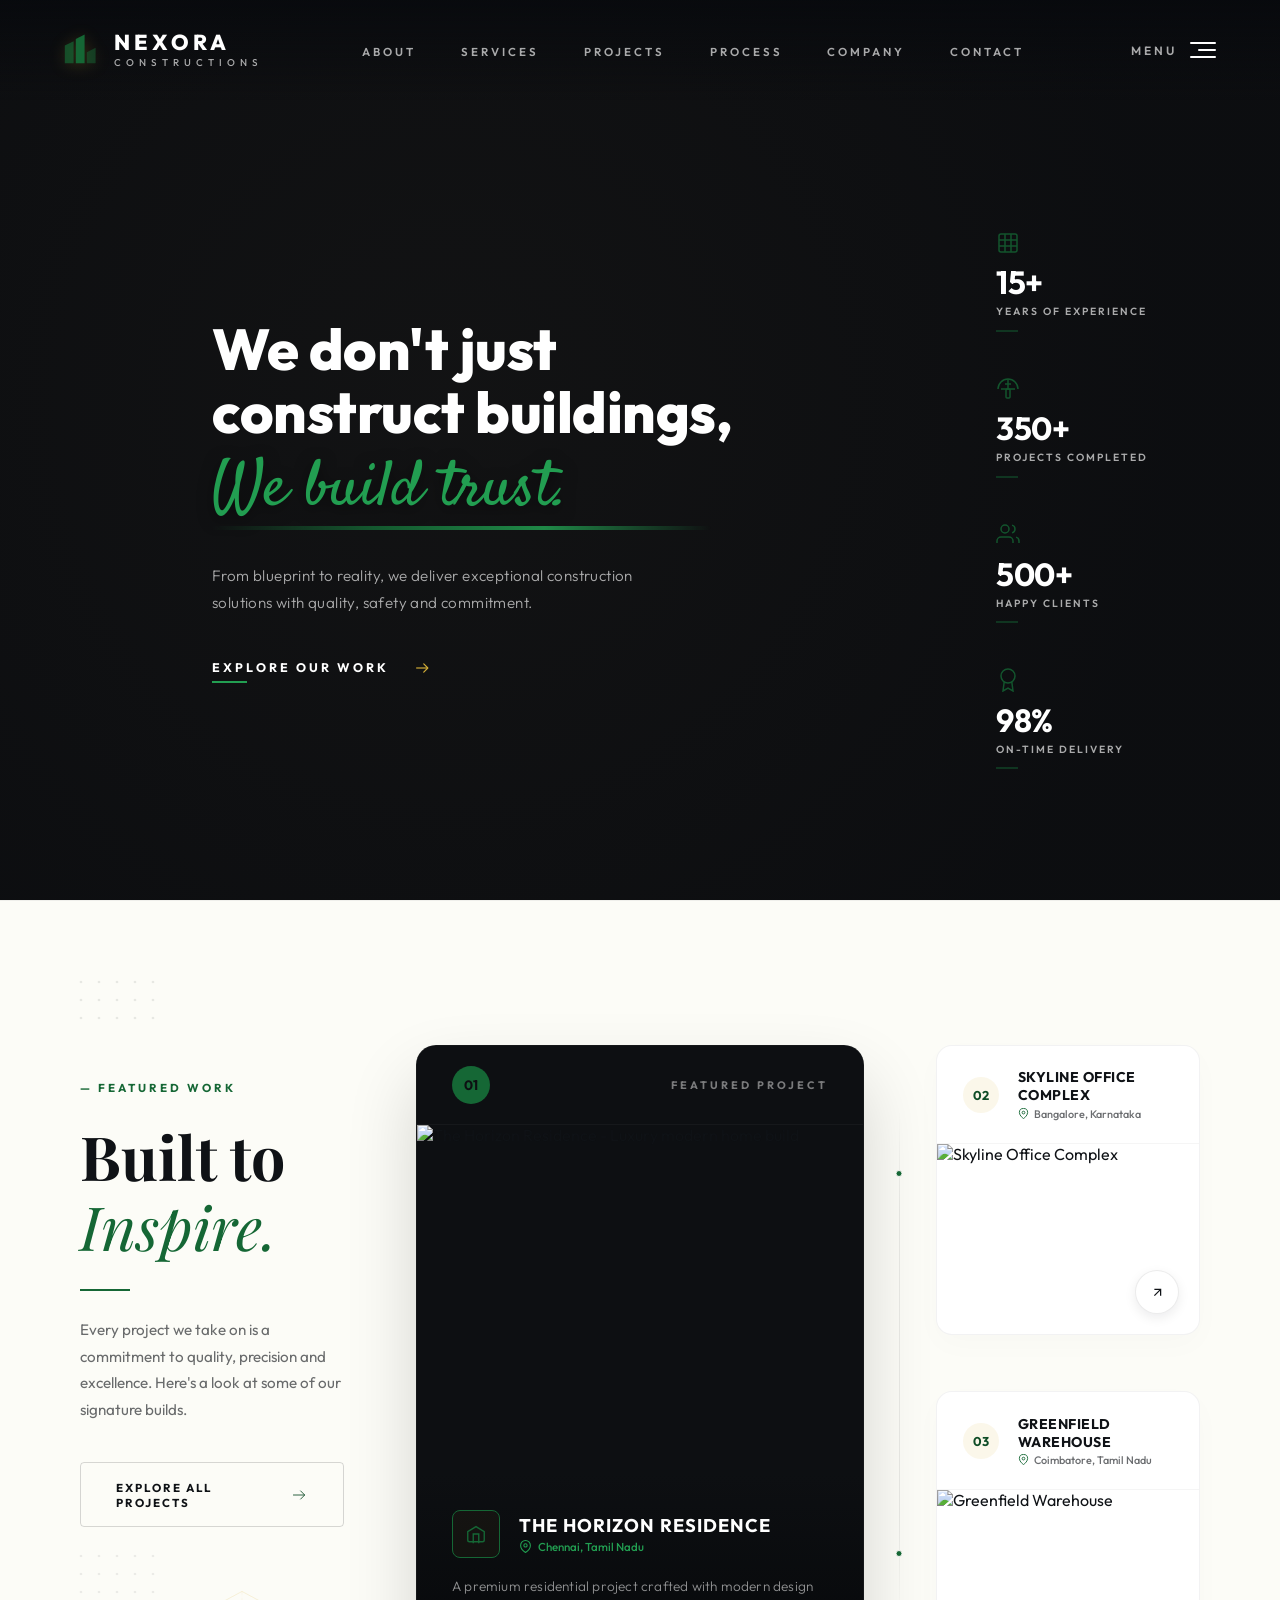
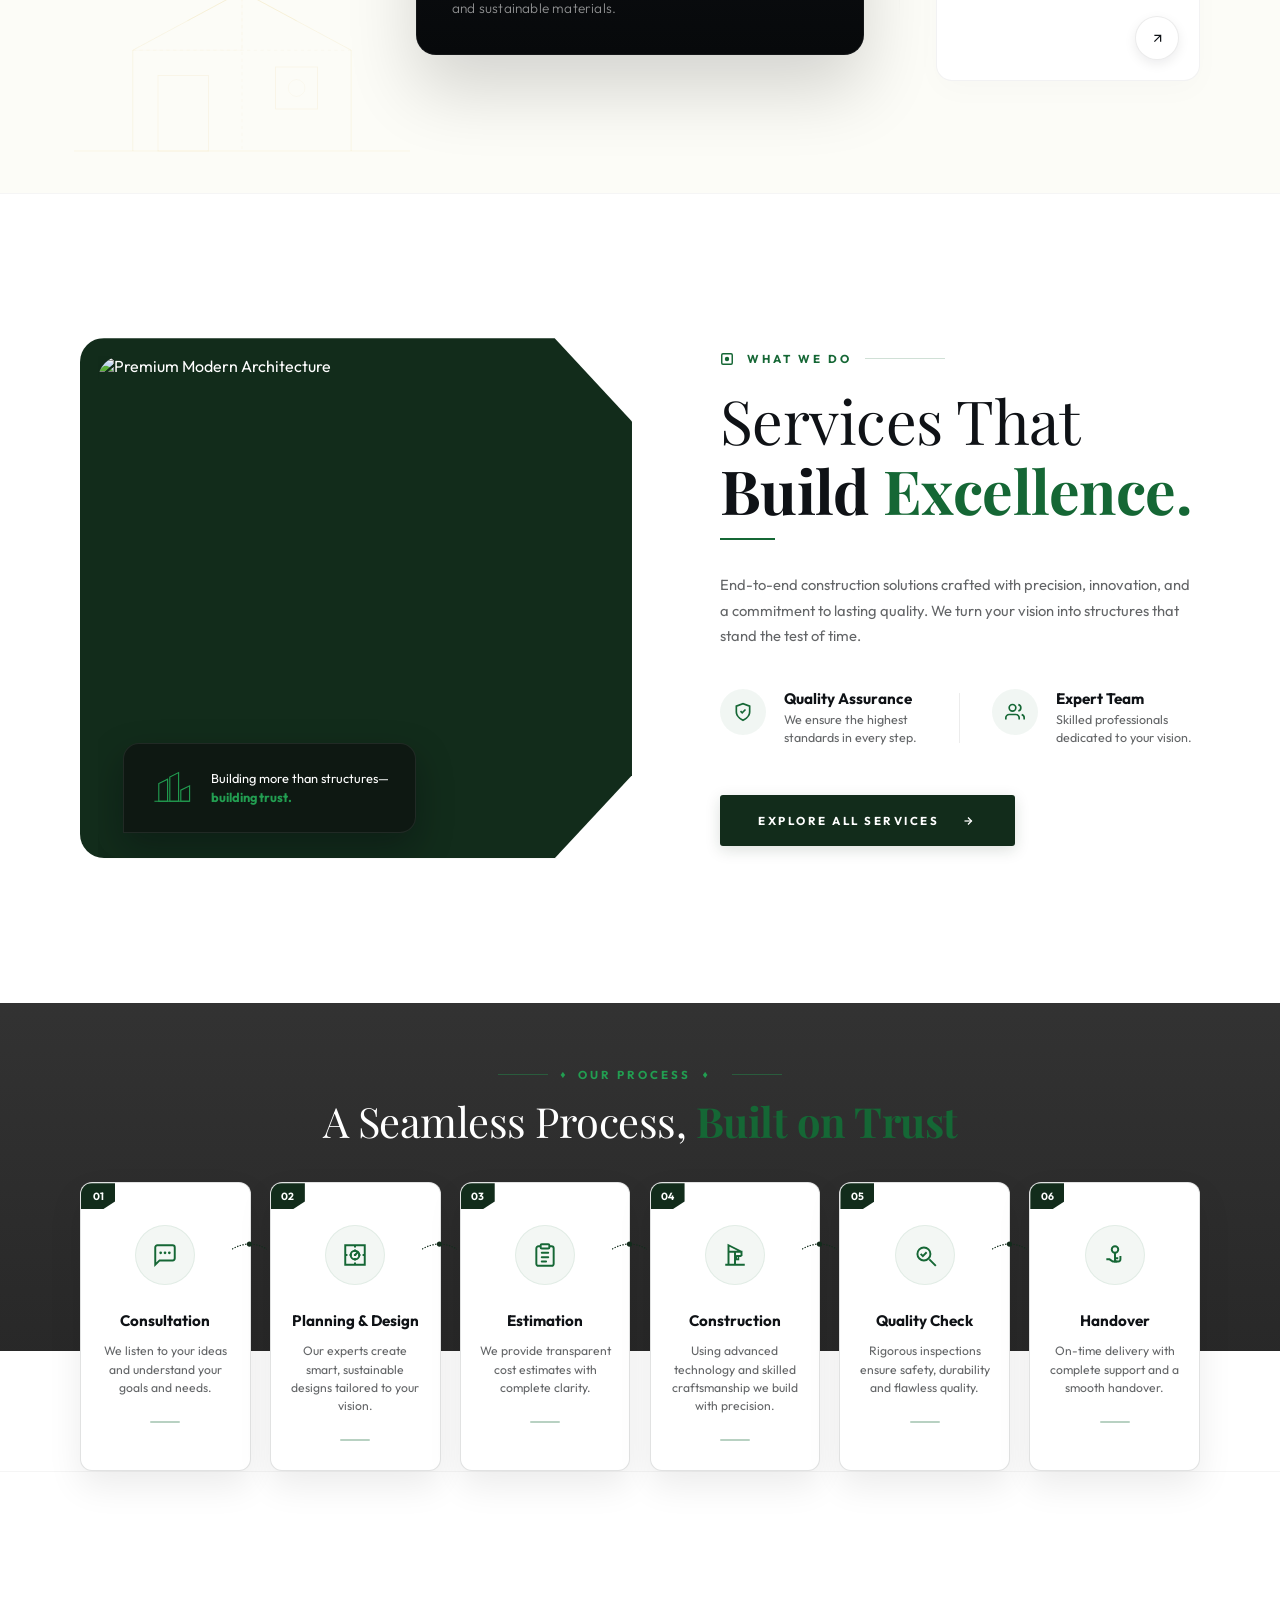
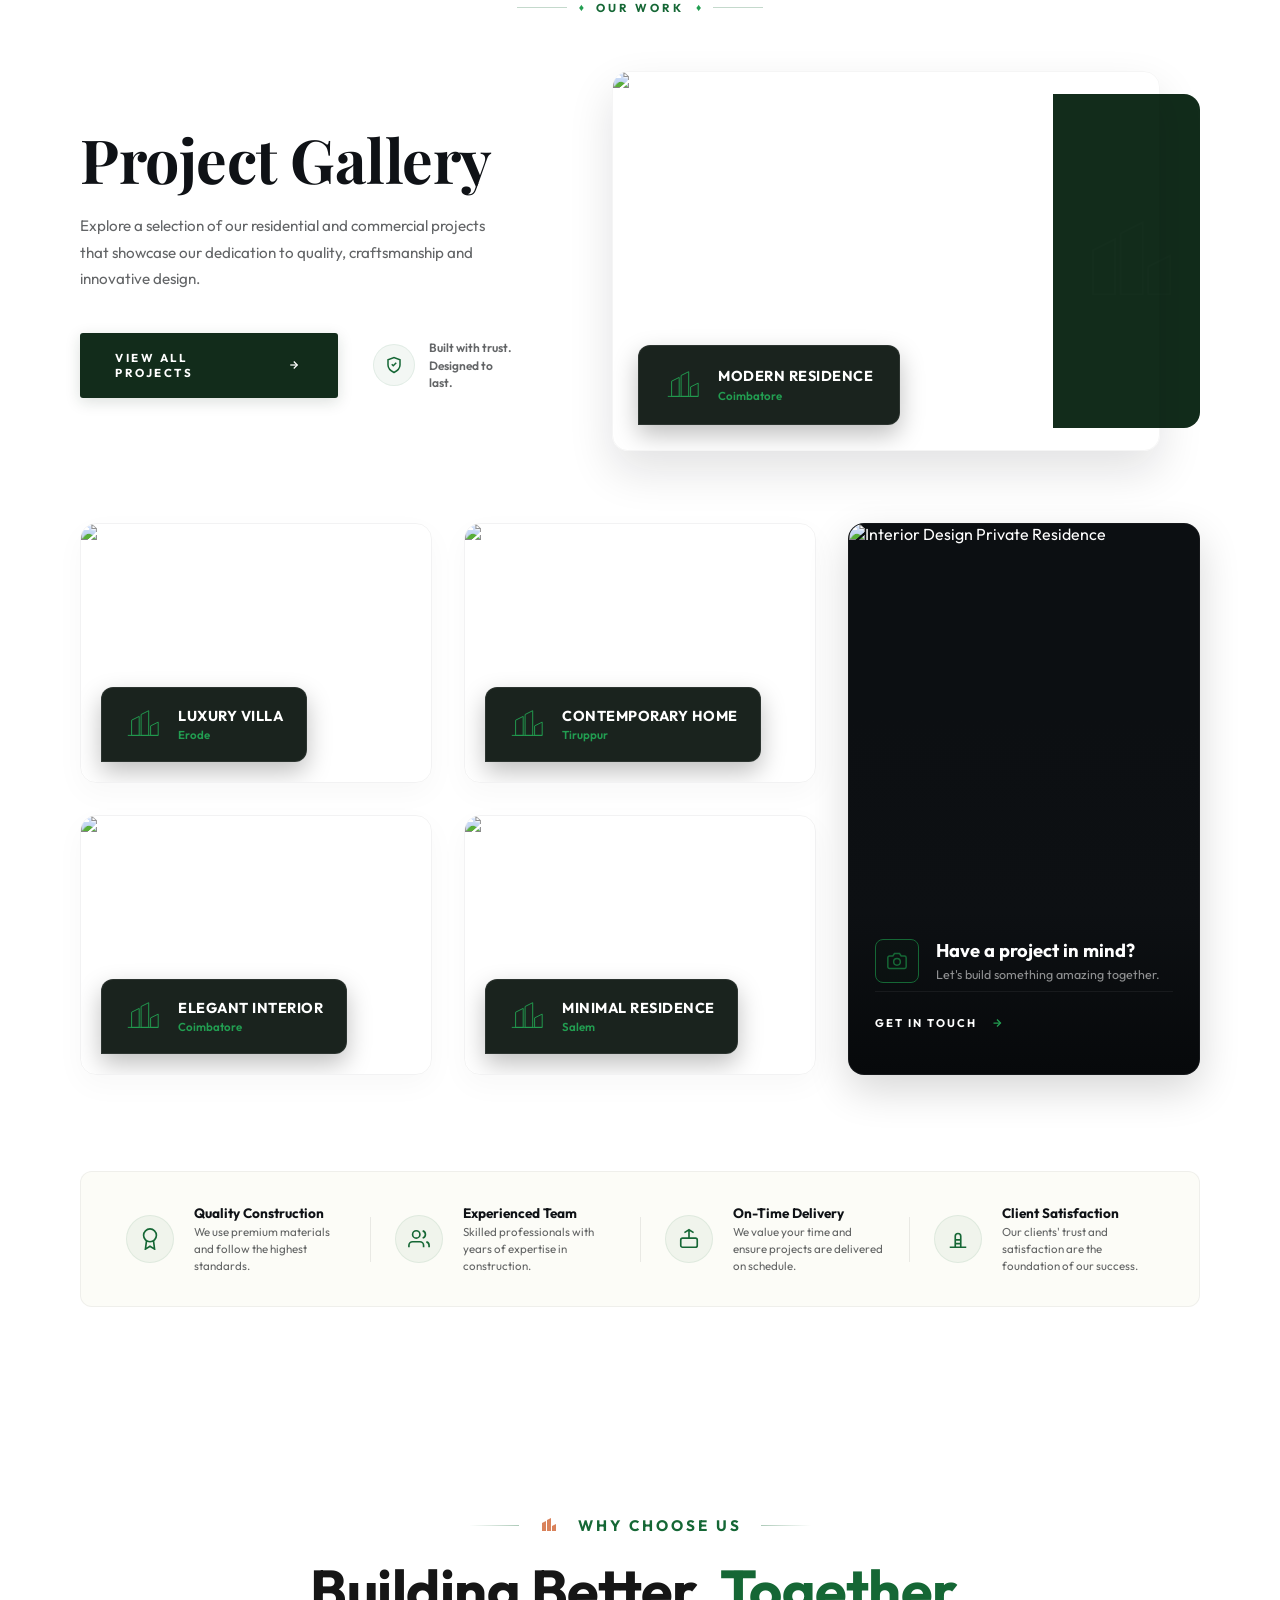
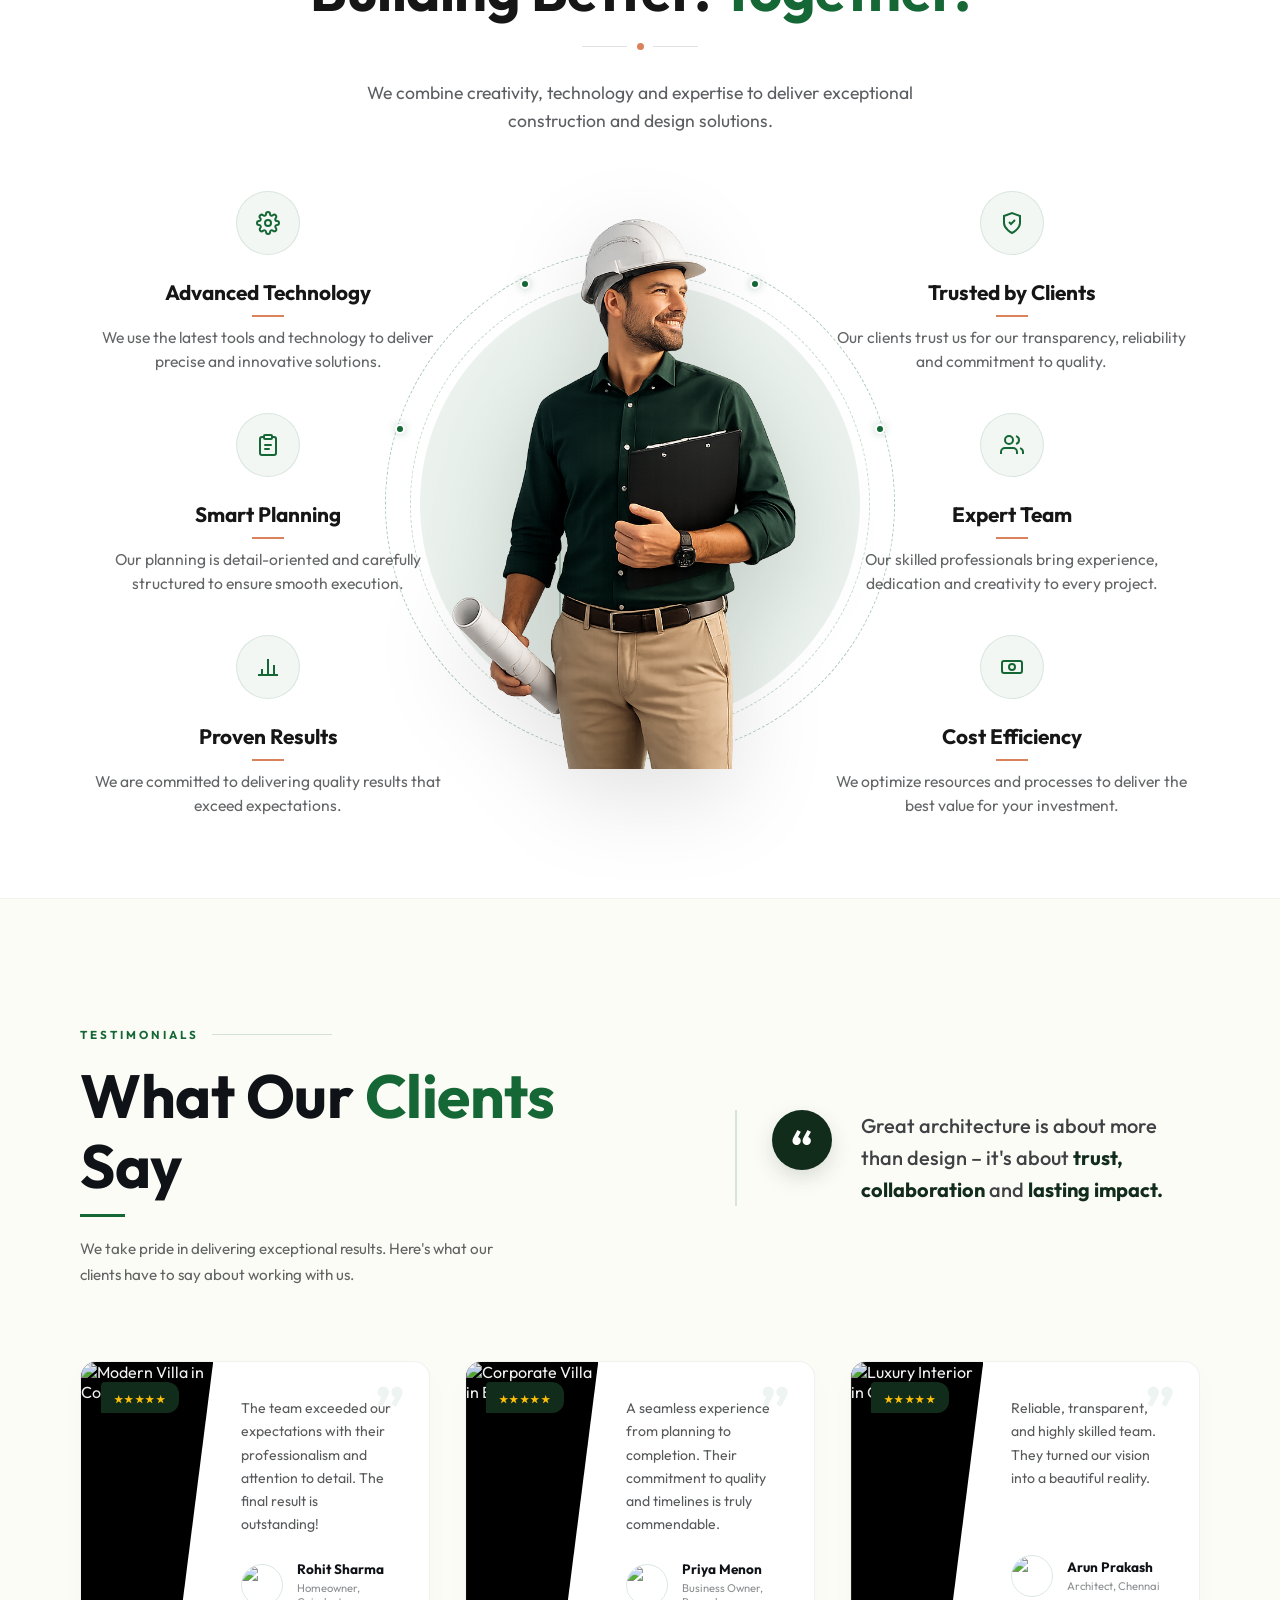
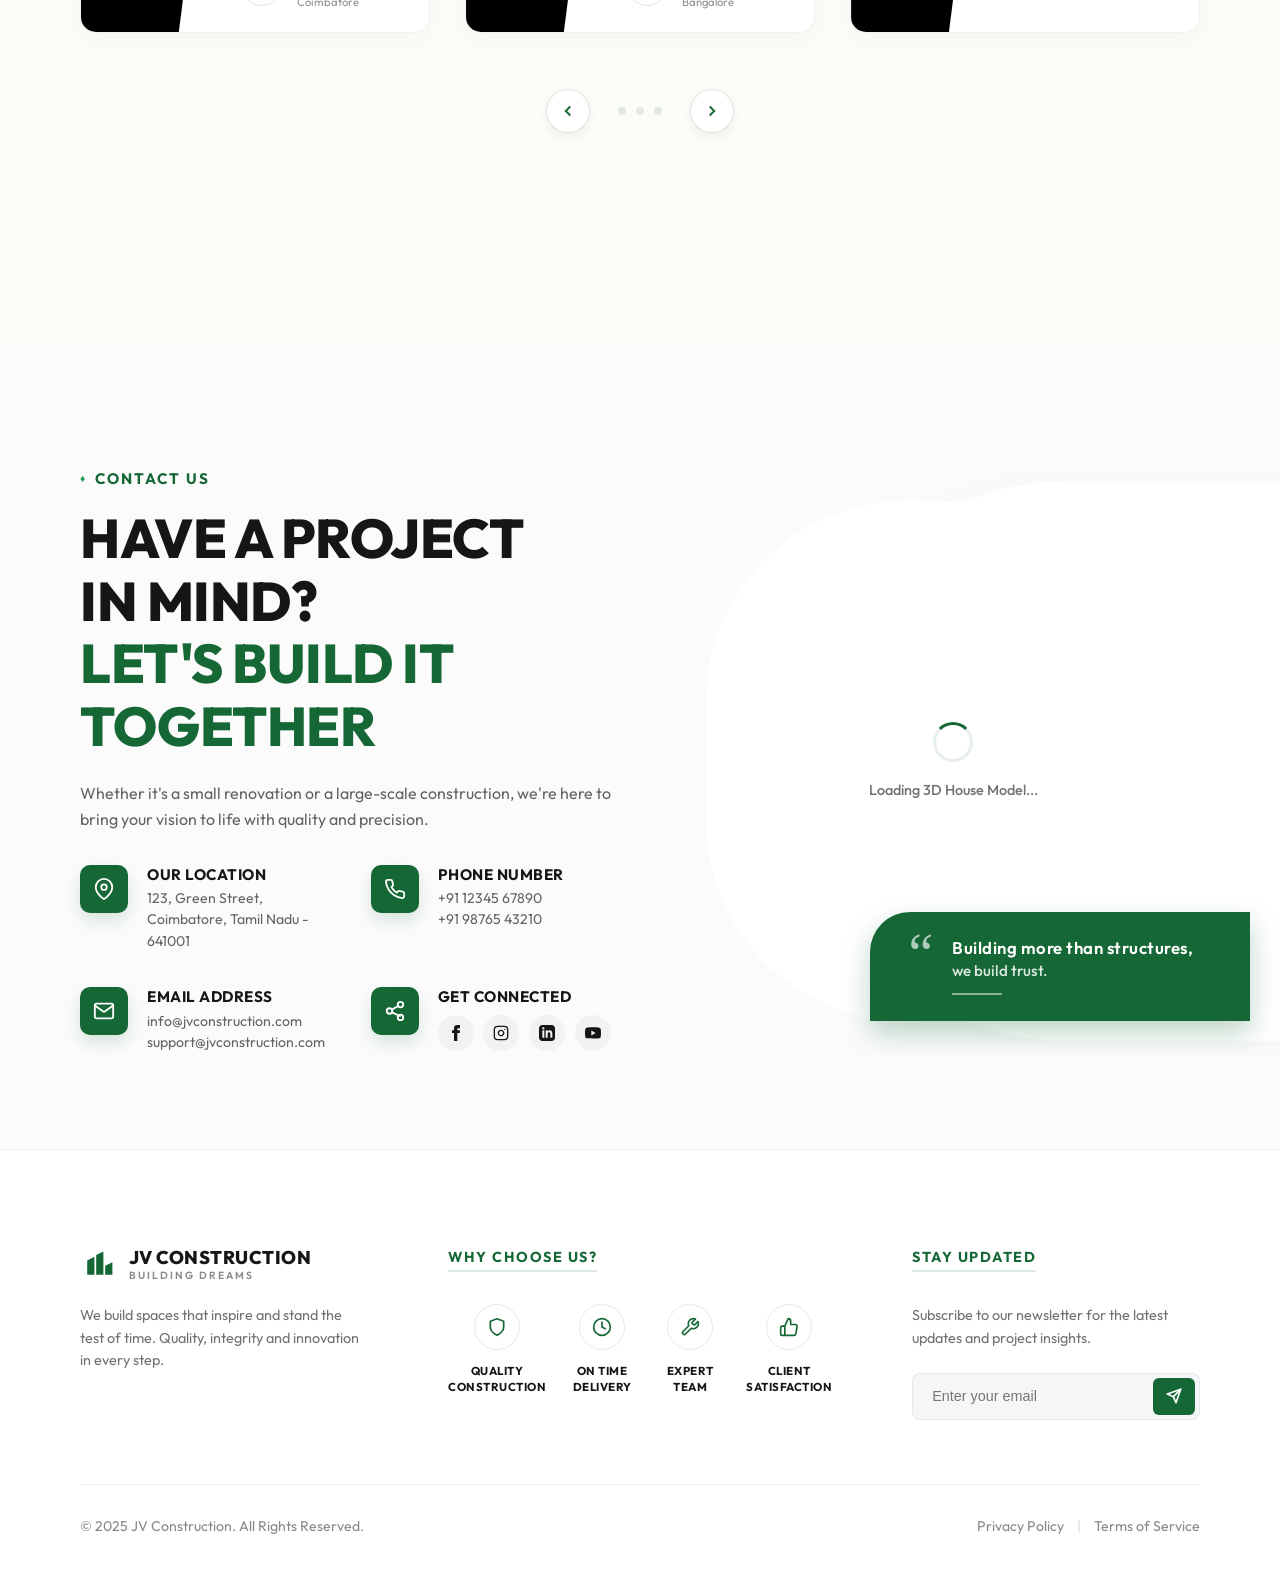
==== index.html @ 7d639f78 "Initial website upload" ====
<!DOCTYPE html>
<html lang="en">

<head>
  <meta charset="UTF-8">
  <meta name="viewport" content="width=device-width, initial-scale=1.0">
  <meta name="description"
    content="Nexora Constructions - Leading construction solutions built on quality, safety, and unwavering commitment. We don't just construct buildings, we build trust.">
  <title>Nexora Constructions | Premium Commercial & Residential Architecture</title>

  <!-- Google Fonts: Outfit (Sans-Serif) & Satisfy (Script) -->
  <link rel="preconnect" href="https://fonts.googleapis.com">
  <link rel="preconnect" href="https://fonts.gstatic.com" crossorigin>
  <link
    href="https://fonts.googleapis.com/css2?family=Outfit:wght@300;400;500;600;700;800&family=Playfair+Display:ital,wght@0,400;0,700;1,400&family=Satisfy&display=swap"
    rel="stylesheet">

  <!-- Main Stylesheet -->
  <link rel="stylesheet" href="style.css">

  <!-- Three.js Import Map -->
  <script type="importmap">
    {
      "imports": {
        "three": "https://unpkg.com/three@0.160.0/build/three.module.js",
        "three/addons/": "https://unpkg.com/three@0.160.0/examples/jsm/"
      }
    }
  </script>
</head>

<body>

  <!-- Screen Wrapper to contain Hero Section and its specific Background video/overlay -->
  <div class="hero-screen-wrapper">

    <!-- Dynamic SVG Geometric Background Overlays -->
    <div class="geometric-background">
      <!-- Darkened Construction Background Video -->
      <video class="bg-video" autoplay muted loop playsinline>
        <source src="assets/hero_video.mp4" type="video/mp4">
      </video>
    </div>

    <!-- Header Section -->
    <header class="main-header">
      <!-- Brand Logo -->
      <div class="logo-container">
        <a href="#" class="logo" id="header-logo" aria-label="Nexora Constructions Home">
          <svg class="logo-icon" viewBox="0 0 100 100" xmlns="http://www.w3.org/2000/svg">
            <!-- Geometric building blocks mimicking the luxury Nexora design -->
            <polygon points="20,80 40,80 40,30 20,40" fill="rgba(21, 103, 53, 0.7)" />
            <polygon points="45,80 65,80 65,15 45,25" fill="rgba(21, 103, 53, 1)" />
            <polygon points="70,80 90,80 90,45 70,55" fill="rgba(21, 103, 53, 0.5)" />
          </svg>
          <div class="logo-text">
            <span class="brand-name">NEXORA</span>
            <span class="brand-sub">CONSTRUCTIONS</span>
          </div>
        </a>
      </div>

      <!-- Navigation Menu (Desktop) -->
      <nav class="nav-bar">
        <ul class="nav-links">
          <li><a href="#about" class="nav-item">ABOUT</a></li>
          <li><a href="#services" class="nav-item">SERVICES</a></li>
          <li><a href="#projects" class="nav-item">PROJECTS</a></li>
          <li><a href="#process" class="nav-item">PROCESS</a></li>
          <li><a href="#company" class="nav-item">COMPANY</a></li>
          <li><a href="#contact" class="nav-item">CONTACT</a></li>
        </ul>
      </nav>

      <!-- Mobile Hamburger Menu Trigger -->
      <button class="menu-toggle" id="menu-toggle-btn" aria-label="Toggle Menu" aria-expanded="false">
        <span class="menu-label">MENU</span>
        <div class="hamburger-icon">
          <span class="bar bar-top"></span>
          <span class="bar bar-mid"></span>
          <span class="bar bar-bot"></span>
        </div>
      </button>
    </header>

    <!-- Mobile Overlay Menu (Initially Hidden) -->
    <div class="mobile-menu-overlay" id="mobile-menu">
      <button class="close-mobile-menu" id="close-mobile-menu-btn" aria-label="Close Menu">&times;</button>
      <ul class="mobile-nav-links">
        <li><a href="#about" class="mobile-nav-item">ABOUT</a></li>
        <li><a href="#services" class="mobile-nav-item">SERVICES</a></li>
        <li><a href="#projects" class="mobile-nav-item">PROJECTS</a></li>
        <li><a href="#process" class="mobile-nav-item">PROCESS</a></li>
        <li><a href="#company" class="mobile-nav-item">COMPANY</a></li>
        <li><a href="#contact" class="mobile-nav-item">CONTACT</a></li>
      </ul>
    </div>

    <!-- Hero Content Grid -->
    <main class="hero-container">

      <!-- Left Sidebar: Rotated Text & Slide indicator -->
      <aside class="left-sidebar">
        <div class="vertical-text-wrapper">
          <!-- <span class="vertical-text">BUILDING THE FUTURE</span> -->
        </div>
        <!-- <div class="slide-indicator">
        <span class="current-slide">01</span>
        <span class="slide-divider">/</span>
        <span class="total-slides">06</span>
      </div> -->
      </aside>

      <!-- Center Column: Core Content -->
      <section class="main-content">
        <!-- Play Showreel Button -->
        <!-- <button class="play-showreel-btn" id="play-video-btn" aria-label="Play showreel video">
        <span class="play-icon-circle">
          <svg class="play-svg" viewBox="0 0 24 24" xmlns="http://www.w3.org/2000/svg">
            <polygon points="8,5 19,12 8,19" fill="#0a0c10" />
          </svg>
        </span>
        <span class="play-text">PLAY SHOWREEL</span>
      </button> -->

        <!-- Primary Headlines -->
        <h1 class="hero-title animate-title">
          <span class="title-line">We don't just</span>
          <span class="title-line">construct buildings,</span>
          <span class="title-line signature">We build trust.</span>
        </h1>

        <!-- Subtitle Description -->
        <p class="hero-description animate-desc">
          From blueprint to reality, we deliver exceptional construction solutions with quality, safety and commitment.
        </p>

        <!-- CTA Button -->
        <div class="cta-wrapper animate-cta">
          <a href="#projects" class="cta-link" id="explore-cta">
            EXPLORE OUR WORK
            <svg class="arrow-icon" viewBox="0 0 24 24" xmlns="http://www.w3.org/2000/svg">
              <line x1="2" y1="12" x2="22" y2="12" stroke="#d4af37" stroke-width="2" />
              <polyline points="15,5 22,12 15,19" fill="none" stroke="#d4af37" stroke-width="2" stroke-linejoin="round"
                stroke-linecap="round" />
            </svg>
          </a>
        </div>
      </section>

      <!-- Right Sidebar: Stats Column -->
      <aside class="right-sidebar">

        <!-- Stat 1: Years of Experience -->
        <div class="stat-card">
          <div class="stat-icon-wrapper">
            <!-- Building Outline Icon -->
            <svg class="stat-svg" viewBox="0 0 24 24" fill="none" stroke="currentColor" stroke-width="1.5">
              <rect x="3" y="3" width="18" height="18" rx="2" />
              <line x1="9" y1="3" x2="9" y2="21" />
              <line x1="15" y1="3" x2="15" y2="21" />
              <line x1="3" y1="9" x2="21" y2="9" />
              <line x1="3" y1="15" x2="21" y2="15" />
            </svg>
          </div>
          <div class="stat-number">15+</div>
          <div class="stat-label">YEARS OF EXPERIENCE</div>
          <div class="stat-bar"></div>
        </div>

        <!-- Stat 2: Projects Completed -->
        <div class="stat-card">
          <div class="stat-icon-wrapper">
            <!-- Hardhat/Safety Icon -->
            <svg class="stat-svg" viewBox="0 0 24 24" fill="none" stroke="currentColor" stroke-width="1.5">
              <path d="M2 12C2 6.48 6.48 2 12 2s10 4.48 10 10" />
              <path d="M5 12h14M12 2v10M9 7h6" />
              <rect x="10" y="12" width="4" height="9" rx="1" />
            </svg>
          </div>
          <div class="stat-number">350+</div>
          <div class="stat-label">PROJECTS COMPLETED</div>
          <div class="stat-bar"></div>
        </div>

        <!-- Stat 3: Happy Clients -->
        <div class="stat-card">
          <div class="stat-icon-wrapper">
            <!-- Team/Clients Icon -->
            <svg class="stat-svg" viewBox="0 0 24 24" fill="none" stroke="currentColor" stroke-width="1.5">
              <path d="M17 21v-2a4 4 0 0 0-4-4H5a4 4 0 0 0-4 4v2" />
              <circle cx="9" cy="7" r="4" />
              <path d="M23 21v-2a4 4 0 0 0-3-3.87M16 3.13a4 4 0 0 1 0 7.75" />
            </svg>
          </div>
          <div class="stat-number">500+</div>
          <div class="stat-label">HAPPY CLIENTS</div>
          <div class="stat-bar"></div>
        </div>

        <!-- Stat 4: On-time Delivery -->
        <div class="stat-card">
          <div class="stat-icon-wrapper">
            <!-- Quality Badge Icon -->
            <svg class="stat-svg" viewBox="0 0 24 24" fill="none" stroke="currentColor" stroke-width="1.5">
              <circle cx="12" cy="8" r="7" />
              <polyline points="8.21,13.89 7,23 12,20 17,23 15.79,13.88" />
            </svg>
          </div>
          <div class="stat-number">98%</div>
          <div class="stat-label">ON-TIME DELIVERY</div>
          <div class="stat-bar"></div>
        </div>

      </aside>

    </main>

    <!-- Scroll Down Indicator -->
    <!-- <footer class="hero-footer">
    <div class="scroll-discover">
      <span class="scroll-text">SCROLL TO DISCOVER</span>
      <div class="scroll-indicator-line">
        <div class="scroll-line-animated"></div>
      </div>
      <div class="chevron-down-wrapper">
        <svg class="chevron-svg" viewBox="0 0 24 24" xmlns="http://www.w3.org/2000/svg">
          <polyline points="6,9 12,15 18,9" fill="none" stroke="currentColor" stroke-width="2" stroke-linecap="round" stroke-linejoin="round" />
        </svg>
      </div>
    </div>
  </footer> -->

  </div> <!-- End .hero-screen-wrapper -->

  <!-- Featured Work Section -->
  <section class="featured-section" id="projects">
    <!-- Visual Details: Dot Grids and Faint Wireframe -->
    <div class="visual-decorations">
      <!-- Top-left Dot Matrix Grid -->
      <svg class="dot-matrix dm-top-left" viewBox="0 0 100 60" xmlns="http://www.w3.org/2000/svg">
        <circle cx="10" cy="10" r="1.5" fill="rgba(15, 18, 22, 0.15)" />
        <circle cx="30" cy="10" r="1.5" fill="rgba(15, 18, 22, 0.15)" />
        <circle cx="50" cy="10" r="1.5" fill="rgba(15, 18, 22, 0.15)" />
        <circle cx="70" cy="10" r="1.5" fill="rgba(15, 18, 22, 0.15)" />
        <circle cx="90" cy="10" r="1.5" fill="rgba(15, 18, 22, 0.15)" />
        <circle cx="10" cy="30" r="1.5" fill="rgba(15, 18, 22, 0.15)" />
        <circle cx="30" cy="30" r="1.5" fill="rgba(15, 18, 22, 0.15)" />
        <circle cx="50" cy="30" r="1.5" fill="rgba(15, 18, 22, 0.15)" />
        <circle cx="70" cy="30" r="1.5" fill="rgba(15, 18, 22, 0.15)" />
        <circle cx="90" cy="30" r="1.5" fill="rgba(15, 18, 22, 0.15)" />
        <circle cx="10" cy="50" r="1.5" fill="rgba(15, 18, 22, 0.15)" />
        <circle cx="30" cy="50" r="1.5" fill="rgba(15, 18, 22, 0.15)" />
        <circle cx="50" cy="50" r="1.5" fill="rgba(15, 18, 22, 0.15)" />
        <circle cx="70" cy="50" r="1.5" fill="rgba(15, 18, 22, 0.15)" />
        <circle cx="90" cy="50" r="1.5" fill="rgba(15, 18, 22, 0.15)" />
      </svg>
      <!-- Bottom-left Dot Matrix Grid -->
      <svg class="dot-matrix dm-bottom-left" viewBox="0 0 100 60" xmlns="http://www.w3.org/2000/svg">
        <circle cx="10" cy="10" r="1.5" fill="rgba(15, 18, 22, 0.12)" />
        <circle cx="30" cy="10" r="1.5" fill="rgba(15, 18, 22, 0.12)" />
        <circle cx="50" cy="10" r="1.5" fill="rgba(15, 18, 22, 0.12)" />
        <circle cx="70" cy="10" r="1.5" fill="rgba(15, 18, 22, 0.12)" />
        <circle cx="90" cy="10" r="1.5" fill="rgba(15, 18, 22, 0.12)" />
        <circle cx="10" cy="30" r="1.5" fill="rgba(15, 18, 22, 0.12)" />
        <circle cx="30" cy="30" r="1.5" fill="rgba(15, 18, 22, 0.12)" />
        <circle cx="50" cy="30" r="1.5" fill="rgba(15, 18, 22, 0.12)" />
        <circle cx="70" cy="30" r="1.5" fill="rgba(15, 18, 22, 0.12)" />
        <circle cx="90" cy="30" r="1.5" fill="rgba(15, 18, 22, 0.12)" />
        <circle cx="10" cy="50" r="1.5" fill="rgba(15, 18, 22, 0.12)" />
        <circle cx="30" cy="50" r="1.5" fill="rgba(15, 18, 22, 0.12)" />
        <circle cx="50" cy="50" r="1.5" fill="rgba(15, 18, 22, 0.12)" />
        <circle cx="70" cy="50" r="1.5" fill="rgba(15, 18, 22, 0.12)" />
        <circle cx="90" cy="50" r="1.5" fill="rgba(15, 18, 22, 0.12)" />
      </svg>
      <!-- Bottom-left House Drafting Blueprints -->
      <svg class="blueprint-vector" viewBox="0 0 500 350" fill="none" xmlns="http://www.w3.org/2000/svg">
        <path d="M 50,300 L 450,300" stroke="rgba(212, 175, 55, 0.12)" stroke-width="1" />
        <path d="M 120,300 L 120,180 L 250,110 L 380,180 L 380,300" stroke="rgba(212, 175, 55, 0.12)"
          stroke-width="1" />
        <path d="M 250,110 L 250,300" stroke="rgba(212, 175, 55, 0.08)" stroke-width="0.75" stroke-dasharray="4 4" />
        <path d="M 120,180 L 380,180" stroke="rgba(212, 175, 55, 0.08)" stroke-width="0.75" stroke-dasharray="4 4" />
        <!-- Secondary structures -->
        <rect x="150" y="210" width="60" height="90" stroke="rgba(212, 175, 55, 0.1)" stroke-width="1" />
        <rect x="290" y="200" width="50" height="50" stroke="rgba(212, 175, 55, 0.1)" stroke-width="1" />
        <circle cx="315" cy="225" r="10" stroke="rgba(212, 175, 55, 0.08)" stroke-width="0.75" />
        <!-- Roof trusses lines -->
        <path d="M 185,145 L 250,110" stroke="rgba(212, 175, 55, 0.1)" stroke-width="1" />
        <path d="M 315,145 L 250,110" stroke="rgba(212, 175, 55, 0.1)" stroke-width="1" />
        <path d="M 120,180 L 250,180 L 250,110" stroke="rgba(212, 175, 55, 0.06)" stroke-width="0.75" />
      </svg>
    </div>

    <div class="featured-grid-container">

      <!-- Left Column: Intros & CTA -->
      <div class="featured-intro-column">
        <span class="featured-tag">— FEATURED WORK</span>
        <h2 class="featured-heading">
          Built to <br>
          <span class="italic-serif">Inspire<span class="gold-dot">.</span></span>
        </h2>
        <div class="heading-divider"></div>
        <p class="featured-text">
          Every project we take on is a commitment to quality, precision and excellence. Here's a look at some of our
          signature builds.
        </p>
        <a href="#all-projects" class="explore-all-btn" id="explore-all-projects-btn">
          EXPLORE ALL PROJECTS
          <svg class="explore-arrow-icon" viewBox="0 0 24 24" xmlns="http://www.w3.org/2000/svg">
            <line x1="2" y1="12" x2="22" y2="12" stroke="currentColor" stroke-width="1.5" />
            <polyline points="15,5 22,12 15,19" fill="none" stroke="currentColor" stroke-width="1.5"
              stroke-linejoin="round" stroke-linecap="round" />
          </svg>
        </a>
      </div>

      <!-- Middle Column: Large Featured Project Card 01 -->
      <div class="featured-center-column">
        <div class="project-hero-card">
          <!-- Top Badge Bar -->
          <div class="hero-card-badge-bar">
            <span class="badge-num">01</span>
            <span class="badge-label">FEATURED PROJECT</span>
          </div>

          <!-- Image Layer -->
          <div class="hero-card-image-wrapper">
            <img src="https://images.unsplash.com/photo-1600585154340-be6161a56a0c?auto=format&fit=crop&w=1200&q=80"
              alt="The Horizon Residence - Luxury modern home build" class="hero-card-img">
          </div>

          <!-- Bottom Details Panel (Dark Theme Overlay) -->
          <div class="hero-card-details">
            <div class="details-top-row">
              <div class="details-icon-square">
                <!-- Mini isometric house outline -->
                <svg viewBox="0 0 24 24" fill="none" stroke="currentColor" stroke-width="1.5" class="details-icon-svg">
                  <path d="M3 9.5L12 4l9 5.5v9a2 2 0 0 1-2 2H5a2 2 0 0 1-2-2v-9z" />
                  <path d="M9 22V12h6v10" />
                </svg>
              </div>
              <div class="details-text-group">
                <h3 class="details-title">THE HORIZON RESIDENCE</h3>
                <div class="details-location">
                  <!-- Small map pin SVG icon -->
                  <svg viewBox="0 0 24 24" fill="none" stroke="currentColor" stroke-width="2" class="location-pin-svg">
                    <path d="M21 10c0 7-9 13-9 13s-9-6-9-13a9 9 0 0 1 18 0z" />
                    <circle cx="12" cy="10" r="3" />
                  </svg>
                  <span>Chennai, Tamil Nadu</span>
                </div>
              </div>
            </div>

            <p class="details-description">
              A premium residential project crafted with modern design and sustainable materials.
            </p>

            <!-- <div class="details-action-row">
              <a href="#horizon-project" class="view-project-link">
                VIEW PROJECT 
                <svg class="view-arrow-icon" viewBox="0 0 24 24" xmlns="http://www.w3.org/2000/svg">
                  <line x1="2" y1="12" x2="22" y2="12" stroke="currentColor" stroke-width="2" />
                  <polyline points="15,5 22,12 15,19" fill="none" stroke="currentColor" stroke-width="2" stroke-linejoin="round" stroke-linecap="round" />
                </svg>
              </a>
            </div> -->
          </div>
        </div>
      </div>

      <!-- Right Column: Stacked Project Cards 02 & 03 -->
      <div class="featured-right-column">
        <!-- Connecting Line Graphics for design authenticity -->
        <div class="connector-lines-decor">
          <div class="line-connector-dot lcd-top"></div>
          <div class="line-connector-dot lcd-bottom"></div>
        </div>

        <!-- Card 02: Skyline Office Complex -->
        <div class="project-side-card">
          <div class="side-card-header">
            <span class="side-badge">02</span>
            <div class="side-title-group">
              <h3 class="side-card-title">SKYLINE OFFICE COMPLEX</h3>
              <div class="side-card-location">
                <svg viewBox="0 0 24 24" fill="none" stroke="currentColor" stroke-width="2" class="location-pin-svg">
                  <path d="M21 10c0 7-9 13-9 13s-9-6-9-13a9 9 0 0 1 18 0z" />
                  <circle cx="12" cy="10" r="3" />
                </svg>
                <span>Bangalore, Karnataka</span>
              </div>
            </div>
          </div>

          <div class="side-card-image-box">
            <img src="https://images.unsplash.com/photo-1486406146926-c627a92ad1ab?auto=format&fit=crop&w=800&q=80"
              alt="Skyline Office Complex" class="side-card-img">
            <a href="#skyline-project" class="side-circle-btn" aria-label="Go to Skyline project">
              <svg viewBox="0 0 24 24" fill="none" stroke="currentColor" stroke-width="2" class="side-circle-arrow">
                <line x1="7" y1="17" x2="17" y2="7" />
                <polyline points="7,7 17,7 17,17" />
              </svg>
            </a>
          </div>
        </div>

        <!-- Card 03: Greenfield Warehouse -->
        <div class="project-side-card">
          <div class="side-card-header">
            <span class="side-badge">03</span>
            <div class="side-title-group">
              <h3 class="side-card-title">GREENFIELD WAREHOUSE</h3>
              <div class="side-card-location">
                <svg viewBox="0 0 24 24" fill="none" stroke="currentColor" stroke-width="2" class="location-pin-svg">
                  <path d="M21 10c0 7-9 13-9 13s-9-6-9-13a9 9 0 0 1 18 0z" />
                  <circle cx="12" cy="10" r="3" />
                </svg>
                <span>Coimbatore, Tamil Nadu</span>
              </div>
            </div>
          </div>

          <div class="side-card-image-box">
            <img src="https://images.unsplash.com/photo-1586528116311-ad8dd3c8310d?auto=format&fit=crop&w=800&q=80"
              alt="Greenfield Warehouse" class="side-card-img">
            <a href="#greenfield-project" class="side-circle-btn" aria-label="Go to Greenfield project">
              <svg viewBox="0 0 24 24" fill="none" stroke="currentColor" stroke-width="2" class="side-circle-arrow">
                <line x1="7" y1="17" x2="17" y2="7" />
                <polyline points="7,7 17,7 17,17" />
              </svg>
            </a>
          </div>
        </div>

      </div>

    </div>


  </section>

  <!-- Services Showcase Section -->
  <section class="services-showcase-section" id="services">
    <div class="services-showcase-container">

      <!-- Left Column: Architectural Showcase Image -->
      <div class="services-image-column">
        <div class="services-image-group">
          <!-- Dark green background accent shape -->
          <div class="services-image-bg-accent"></div>

          <!-- Main image wrapper -->
          <div class="services-image-main-wrapper">
            <img src="https://images.unsplash.com/photo-1600585154340-be6161a56a0c?auto=format&fit=crop&w=1200&q=80"
              alt="Premium Modern Architecture" class="services-showcase-img">

            <!-- Overlay Badge -->
            <div class="services-overlay-badge">
              <div class="badge-icon-box">
                <svg class="badge-logo-icon" viewBox="0 0 100 100" xmlns="http://www.w3.org/2000/svg">
                  <polygon points="20,80 40,80 40,30 20,40" fill="none" stroke="var(--gold-bright)"
                    stroke-width="2.5" />
                  <polygon points="45,80 65,80 65,15 45,25" fill="none" stroke="var(--gold-bright)"
                    stroke-width="2.5" />
                  <polygon points="70,80 90,80 90,45 70,55" fill="none" stroke="var(--gold-bright)"
                    stroke-width="2.5" />
                  <line x1="10" y1="80" x2="90" y2="80" stroke="var(--gold-bright)" stroke-width="2.5" />
                </svg>
              </div>
              <div class="badge-text-box">
                <p class="badge-text">Building more than structures—<br><span class="badge-highlight">building
                    trust.</span></p>
              </div>
            </div>
          </div>
        </div>
      </div>

      <!-- Right Column: Services Details -->
      <div class="services-content-column">
        <!-- Subtitle Tag -->
        <div class="services-subtitle-wrapper">
          <div class="services-subtitle-icon">
            <svg viewBox="0 0 24 24" fill="none" stroke="currentColor" stroke-width="2.5" class="subtitle-square-svg">
              <rect x="3" y="3" width="18" height="18" rx="2" />
              <circle cx="12" cy="12" r="2.5" fill="currentColor" />
            </svg>
          </div>
          <span class="services-subtitle-text">WHAT WE DO</span>
          <div class="services-subtitle-line"></div>
        </div>

        <!-- Heading -->
        <h2 class="services-heading">
          Services That <span class="serif-bold">Build</span> <span class="serif-highlight">Excellence.</span>
        </h2>
        <div class="services-heading-underline"></div>

        <!-- Description -->
        <p class="services-description">
          End-to-end construction solutions crafted with precision, innovation, and a commitment to lasting quality. We
          turn your vision into structures that stand the test of time.
        </p>

        <!-- Features Grid -->
        <div class="services-features-grid">
          <!-- Feature 1: Quality Assurance -->
          <div class="service-feature-card">
            <div class="feature-icon-wrapper">
              <svg viewBox="0 0 24 24" fill="none" stroke="currentColor" stroke-width="2" class="feature-icon-svg">
                <path d="M12 22s8-4 8-10V5l-8-3-8 3v7c0 6 8 10 8 10z" />
                <polyline points="9 11 11 13 15 9" />
              </svg>
            </div>
            <div class="feature-text-wrapper">
              <h3 class="feature-title">Quality Assurance</h3>
              <p class="feature-desc">We ensure the highest standards in every step.</p>
            </div>
          </div>

          <!-- Divider Line -->
          <div class="feature-vertical-divider"></div>

          <!-- Feature 2: Expert Team -->
          <div class="service-feature-card">
            <div class="feature-icon-wrapper">
              <svg viewBox="0 0 24 24" fill="none" stroke="currentColor" stroke-width="2" class="feature-icon-svg">
                <path d="M17 21v-2a4 4 0 0 0-4-4H5a4 4 0 0 0-4 4v2" />
                <circle cx="9" cy="7" r="4" />
                <path d="M23 21v-2a4 4 0 0 0-3-3.87" />
                <path d="M16 3.13a4 4 0 0 1 0 7.75" />
              </svg>
            </div>
            <div class="feature-text-wrapper">
              <h3 class="feature-title">Expert Team</h3>
              <p class="feature-desc">Skilled professionals dedicated to your vision.</p>
            </div>
          </div>
        </div>

        <!-- Explore All Services Button -->
        <div class="services-btn-wrapper">
          <a href="#services" class="services-explore-btn">
            <span>EXPLORE ALL SERVICES</span>
            <svg viewBox="0 0 24 24" fill="none" stroke="currentColor" stroke-width="2.5" class="btn-arrow-svg">
              <line x1="5" y1="12" x2="19" y2="12" />
              <polyline points="12,5 19,12 12,19" />
            </svg>
          </a>
        </div>
      </div>

    </div>
  </section>

  <!-- Our Process Section -->
  <section class="process-section" id="process">
    <div class="process-container">

      <!-- Section Header -->
      <div class="process-header">
        <div class="process-subtitle-wrapper">
          <div class="subtitle-diamond">♦</div>
          <span class="process-subtitle-text">OUR PROCESS</span>
          <div class="subtitle-diamond">♦</div>
          <div class="process-subtitle-line"></div>
        </div>
        <h2 class="process-heading">
          A Seamless Process, <span class="serif-highlight">Built on Trust</span>
        </h2>
      </div>

      <!-- Process Steps Grid -->
      <div class="process-grid">

        <!-- Step 1: Consultation -->
        <div class="process-card">
          <div class="process-card-flag">01</div>
          <div class="process-card-icon-wrapper">
            <svg viewBox="0 0 24 24" fill="none" stroke="currentColor" stroke-width="1.8" class="process-icon-svg">
              <path d="M21 15a2 2 0 0 1-2 2H7l-4 4V5a2 2 0 0 1 2-2h14a2 2 0 0 1 2 2z" />
              <path d="M8 10h.01M12 10h.01M16 10h.01" stroke-linecap="round" stroke-linejoin="round"
                stroke-width="2.5" />
            </svg>
          </div>
          <div class="process-card-text">
            <h3 class="process-card-title">Consultation</h3>
            <p class="process-card-desc">We listen to your ideas and understand your goals and needs.</p>
          </div>
          <div class="process-card-bottom-line"></div>
        </div>

        <!-- Step 2: Planning & Design -->
        <div class="process-card">
          <div class="process-card-flag">02</div>
          <div class="process-card-icon-wrapper">
            <svg viewBox="0 0 24 24" fill="none" stroke="currentColor" stroke-width="1.8" class="process-icon-svg">
              <path d="M3 3h18v18H3z" />
              <path d="M12 3v18M3 12h18" stroke-dasharray="2 2" />
              <circle cx="12" cy="12" r="4" />
              <path d="M12 12 l3 -3" />
            </svg>
          </div>
          <div class="process-card-text">
            <h3 class="process-card-title">Planning & Design</h3>
            <p class="process-card-desc">Our experts create smart, sustainable designs tailored to your vision.</p>
          </div>
          <div class="process-card-bottom-line"></div>
        </div>

        <!-- Step 3: Estimation -->
        <div class="process-card">
          <div class="process-card-flag">03</div>
          <div class="process-card-icon-wrapper">
            <svg viewBox="0 0 24 24" fill="none" stroke="currentColor" stroke-width="1.8" class="process-icon-svg">
              <path d="M16 4h2a2 2 0 0 1 2 2v14a2 2 0 0 1-2 2H6a2 2 0 0 1-2-2V6a2 2 0 0 1 2-2h2" />
              <rect x="8" y="2" width="8" height="4" rx="1" ry="1" />
              <path d="M9 10h6M9 14h6M9 18h4" stroke-linecap="round" />
            </svg>
          </div>
          <div class="process-card-text">
            <h3 class="process-card-title">Estimation</h3>
            <p class="process-card-desc">We provide transparent cost estimates with complete clarity.</p>
          </div>
          <div class="process-card-bottom-line"></div>
        </div>

        <!-- Step 4: Construction -->
        <div class="process-card">
          <div class="process-card-flag">04</div>
          <div class="process-card-icon-wrapper">
            <svg viewBox="0 0 24 24" fill="none" stroke="currentColor" stroke-width="1.8" class="process-icon-svg">
              <path d="M3 21h18M6 21V3l12 6M6 9h12v4M12 9v12M18 9v4M18 13h-4" />
              <rect x="13" y="13" width="2" height="3" />
            </svg>
          </div>
          <div class="process-card-text">
            <h3 class="process-card-title">Construction</h3>
            <p class="process-card-desc">Using advanced technology and skilled craftsmanship we build with precision.
            </p>
          </div>
          <div class="process-card-bottom-line"></div>
        </div>

        <!-- Step 5: Quality Check -->
        <div class="process-card">
          <div class="process-card-flag">05</div>
          <div class="process-card-icon-wrapper">
            <svg viewBox="0 0 24 24" fill="none" stroke="currentColor" stroke-width="1.8" class="process-icon-svg">
              <circle cx="11" cy="11" r="6" />
              <path d="M16 16l6 6M8 11l2 2 3.5-3.5" />
            </svg>
          </div>
          <div class="process-card-text">
            <h3 class="process-card-title">Quality Check</h3>
            <p class="process-card-desc">Rigorous inspections ensure safety, durability and flawless quality.</p>
          </div>
          <div class="process-card-bottom-line"></div>
        </div>

        <!-- Step 6: Handover -->
        <div class="process-card">
          <div class="process-card-flag">06</div>
          <div class="process-card-icon-wrapper">
            <svg viewBox="0 0 24 24" fill="none" stroke="currentColor" stroke-width="1.8" class="process-icon-svg">
              <circle cx="12" cy="7" r="3" />
              <path d="M12 10v9M12 15h3M12 18h2" />
              <path d="M4 16h3l3 2h5a2 2 0 0 0 2-2V13" />
            </svg>
          </div>
          <div class="process-card-text">
            <h3 class="process-card-title">Handover</h3>
            <p class="process-card-desc">On-time delivery with complete support and a smooth handover.</p>
          </div>
          <div class="process-card-bottom-line"></div>
        </div>

      </div>
    </div>
  </section>

  </section>

  <!-- Project Gallery Section -->
  <section class="gallery-section" id="gallery">
    <div class="gallery-container">

      <!-- Top Section Subtitle -->
      <div class="gallery-top-subtitle">
        <div class="subtitle-diamond">♦</div>
        <span class="gallery-subtitle-text">OUR WORK</span>
        <div class="subtitle-diamond">♦</div>
      </div>

      <!-- Gallery Header Row -->
      <div class="gallery-header-row">

        <!-- Left Column: Intro text and CTAs -->
        <div class="gallery-intro-col">
          <h2 class="gallery-heading">Project Gallery</h2>
          <p class="gallery-description">
            Explore a selection of our residential and commercial projects that showcase our dedication to quality,
            craftsmanship and innovative design.
          </p>

          <div class="gallery-cta-wrapper">
            <a href="#projects" class="gallery-explore-btn">
              <span>VIEW ALL PROJECTS</span>
              <svg viewBox="0 0 24 24" fill="none" stroke="currentColor" stroke-width="2.5" class="btn-arrow-svg">
                <line x1="5" y1="12" x2="19" y2="12" />
                <polyline points="12,5 19,12 12,19" />
              </svg>
            </a>

            <div class="gallery-trust-badge">
              <div class="badge-circle-icon">
                <svg viewBox="0 0 24 24" fill="none" stroke="currentColor" stroke-width="2" class="trust-shield-svg">
                  <path d="M12 22s8-4 8-10V5l-8-3-8 3v7c0 6 8 10 8 10z" />
                  <polyline points="9 11 11 13 15 9" />
                </svg>
              </div>
              <div class="badge-desc-text">
                Built with trust.<br>Designed to last.
              </div>
            </div>
          </div>
        </div>

        <!-- Right Column: Large Showcase Image -->
        <div class="gallery-showcase-col">
          <div class="showcase-bg-decor">
            <svg viewBox="0 0 100 100" xmlns="http://www.w3.org/2000/svg" class="decor-building-svg">
              <polygon points="20,80 40,80 40,30 20,40" fill="none" stroke="rgba(255, 255, 255, 0.08)"
                stroke-width="2" />
              <polygon points="45,80 65,80 65,15 45,25" fill="none" stroke="rgba(255, 255, 255, 0.08)"
                stroke-width="2" />
              <polygon points="70,80 90,80 90,45 70,55" fill="none" stroke="rgba(255, 255, 255, 0.08)"
                stroke-width="2" />
            </svg>
          </div>
          <div class="showcase-image-wrapper">
            <img src="https://images.unsplash.com/photo-1600596542815-ffad4c1539a9?auto=format&fit=crop&w=1200&q=80"
              alt="Modern Residence in Coimbatore" class="showcase-img">

            <div class="project-overlay-badge size-large">
              <div class="project-badge-icon">
                <svg viewBox="0 0 100 100" xmlns="http://www.w3.org/2000/svg" class="badge-building-svg">
                  <polygon points="20,80 40,80 40,30 20,40" fill="none" stroke="currentColor" stroke-width="2.5" />
                  <polygon points="45,80 65,80 65,15 45,25" fill="none" stroke="currentColor" stroke-width="2.5" />
                  <polygon points="70,80 90,80 90,45 70,55" fill="none" stroke="currentColor" stroke-width="2.5" />
                  <line x1="10" y1="80" x2="90" y2="80" stroke="currentColor" stroke-width="2.5" />
                </svg>
              </div>
              <div class="project-badge-details">
                <h4 class="project-badge-title">Modern Residence</h4>
                <p class="project-badge-location">Coimbatore</p>
              </div>
            </div>
          </div>
        </div>

      </div>

      <!-- Project Gallery Grid -->
      <div class="gallery-grid">

        <!-- Card 1: Luxury Villa -->
        <div class="gallery-card">
          <div class="card-image-box">
            <img src="https://images.unsplash.com/photo-1600585154340-be6161a56a0c?auto=format&fit=crop&w=800&q=80"
              alt="Luxury Villa Erode" class="gallery-card-img">

            <div class="project-overlay-badge">
              <div class="project-badge-icon">
                <svg viewBox="0 0 100 100" xmlns="http://www.w3.org/2000/svg" class="badge-building-svg">
                  <polygon points="20,80 40,80 40,30 20,40" fill="none" stroke="currentColor" stroke-width="2.5" />
                  <polygon points="45,80 65,80 65,15 45,25" fill="none" stroke="currentColor" stroke-width="2.5" />
                  <polygon points="70,80 90,80 90,45 70,55" fill="none" stroke="currentColor" stroke-width="2.5" />
                  <line x1="10" y1="80" x2="90" y2="80" stroke="currentColor" stroke-width="2.5" />
                </svg>
              </div>
              <div class="project-badge-details">
                <h4 class="project-badge-title">Luxury Villa</h4>
                <p class="project-badge-location">Erode</p>
              </div>
            </div>
          </div>
        </div>

        <!-- Card 2: Contemporary Home -->
        <div class="gallery-card">
          <div class="card-image-box">
            <img src="https://images.unsplash.com/photo-1600607687939-ce8a6c25118c?auto=format&fit=crop&w=800&q=80"
              alt="Contemporary Home Tiruppur" class="gallery-card-img">

            <div class="project-overlay-badge">
              <div class="project-badge-icon">
                <svg viewBox="0 0 100 100" xmlns="http://www.w3.org/2000/svg" class="badge-building-svg">
                  <polygon points="20,80 40,80 40,30 20,40" fill="none" stroke="currentColor" stroke-width="2.5" />
                  <polygon points="45,80 65,80 65,15 45,25" fill="none" stroke="currentColor" stroke-width="2.5" />
                  <polygon points="70,80 90,80 90,45 70,55" fill="none" stroke="currentColor" stroke-width="2.5" />
                  <line x1="10" y1="80" x2="90" y2="80" stroke="currentColor" stroke-width="2.5" />
                </svg>
              </div>
              <div class="project-badge-details">
                <h4 class="project-badge-title">Contemporary Home</h4>
                <p class="project-badge-location">Tiruppur</p>
              </div>
            </div>
          </div>
        </div>

        <!-- Card 3: Combined Feature Card (Interior Design Image + Get In Touch CTA) -->
        <div class="gallery-combined-card">
          <!-- Upper Image Showcase with Gradient -->
          <div class="combined-card-image-box">
            <img src="https://images.unsplash.com/photo-1600210492486-724fe5c67fb0?auto=format&fit=crop&w=800&q=80"
              alt="Interior Design Private Residence" class="combined-card-img">
            <div class="combined-img-gradient"></div>
          </div>

          <!-- Bottom CTA Content with Gradient -->
          <div class="combined-card-content">
            <div class="combined-content-body">
              <div class="combined-icon-square">
                <svg viewBox="0 0 24 24" fill="none" stroke="currentColor" stroke-width="1.8"
                  class="combined-cta-icon-svg">
                  <path d="M23 19a2 2 0 0 1-2 2H3a2 2 0 0 1-2-2V8a2 2 0 0 1 2-2h4l2-3h6l2 3h4a2 2 0 0 1 2 2z" />
                  <circle cx="12" cy="13" r="4" />
                </svg>
              </div>
              <div class="combined-text-stack">
                <h3 class="combined-card-title">Have a project in mind?</h3>
                <p class="combined-card-desc">Let's build something amazing together.</p>
              </div>
            </div>

            <div class="combined-action-footer">
              <a href="#contact" class="combined-explore-btn">
                <span>GET IN TOUCH</span>
                <svg viewBox="0 0 24 24" fill="none" stroke="currentColor" stroke-width="2.5"
                  class="combined-arrow-svg">
                  <line x1="5" y1="12" x2="19" y2="12" />
                  <polyline points="12,5 19,12 12,19" />
                </svg>
              </a>
            </div>
          </div>
        </div>

        <!-- Card 4: Elegant Interior -->
        <div class="gallery-card">
          <div class="card-image-box">
            <img src="https://images.unsplash.com/photo-1616486338812-3dadae4b4ace?auto=format&fit=crop&w=800&q=80"
              alt="Elegant Interior Coimbatore" class="gallery-card-img">

            <div class="project-overlay-badge">
              <div class="project-badge-icon">
                <svg viewBox="0 0 100 100" xmlns="http://www.w3.org/2000/svg" class="badge-building-svg">
                  <polygon points="20,80 40,80 40,30 20,40" fill="none" stroke="currentColor" stroke-width="2.5" />
                  <polygon points="45,80 65,80 65,15 45,25" fill="none" stroke="currentColor" stroke-width="2.5" />
                  <polygon points="70,80 90,80 90,45 70,55" fill="none" stroke="currentColor" stroke-width="2.5" />
                  <line x1="10" y1="80" x2="90" y2="80" stroke="currentColor" stroke-width="2.5" />
                </svg>
              </div>
              <div class="project-badge-details">
                <h4 class="project-badge-title">Elegant Interior</h4>
                <p class="project-badge-location">Coimbatore</p>
              </div>
            </div>
          </div>
        </div>

        <!-- Card 5: Minimal Residence -->
        <div class="gallery-card">
          <div class="card-image-box">
            <img src="https://images.unsplash.com/photo-1600566753376-12c8ab7fb75b?auto=format&fit=crop&w=800&q=80"
              alt="Minimal Residence Salem" class="gallery-card-img">

            <div class="project-overlay-badge">
              <div class="project-badge-icon">
                <svg viewBox="0 0 100 100" xmlns="http://www.w3.org/2000/svg" class="badge-building-svg">
                  <polygon points="20,80 40,80 40,30 20,40" fill="none" stroke="currentColor" stroke-width="2.5" />
                  <polygon points="45,80 65,80 65,15 45,25" fill="none" stroke="currentColor" stroke-width="2.5" />
                  <polygon points="70,80 90,80 90,45 70,55" fill="none" stroke="currentColor" stroke-width="2.5" />
                  <line x1="10" y1="80" x2="90" y2="80" stroke="currentColor" stroke-width="2.5" />
                </svg>
              </div>
              <div class="project-badge-details">
                <h4 class="project-badge-title">Minimal Residence</h4>
                <p class="project-badge-location">Salem</p>
              </div>
            </div>
          </div>
        </div>

      </div>

      <!-- Bottom Features Bar -->
      <div class="gallery-features-bar">

        <!-- Feature 1 -->
        <div class="gallery-feature-item">
          <div class="g-feature-icon-wrapper">
            <svg viewBox="0 0 24 24" fill="none" stroke="currentColor" stroke-width="1.8" class="g-feature-svg">
              <circle cx="12" cy="8" r="7" />
              <polyline points="8.21 13.89 7 23 12 20 17 23 15.79 13.88" />
            </svg>
          </div>
          <div class="g-feature-text-stack">
            <h4 class="g-feature-title">Quality Construction</h4>
            <p class="g-feature-desc">We use premium materials and follow the highest standards.</p>
          </div>
        </div>

        <!-- Vertical Divider -->
        <div class="g-feature-divider"></div>

        <!-- Feature 2 -->
        <div class="gallery-feature-item">
          <div class="g-feature-icon-wrapper">
            <svg viewBox="0 0 24 24" fill="none" stroke="currentColor" stroke-width="1.8" class="g-feature-svg">
              <path d="M17 21v-2a4 4 0 0 0-4-4H5a4 4 0 0 0-4 4v2" />
              <circle cx="9" cy="7" r="4" />
              <path d="M23 21v-2a4 4 0 0 0-3-3.87M16 3.13a4 4 0 0 1 0 7.75" />
            </svg>
          </div>
          <div class="g-feature-text-stack">
            <h4 class="g-feature-title">Experienced Team</h4>
            <p class="g-feature-desc">Skilled professionals with years of expertise in construction.</p>
          </div>
        </div>

        <!-- Vertical Divider -->
        <div class="g-feature-divider"></div>

        <!-- Feature 3 -->
        <div class="gallery-feature-item">
          <div class="g-feature-icon-wrapper">
            <svg viewBox="0 0 24 24" fill="none" stroke="currentColor" stroke-width="1.8" class="g-feature-svg">
              <rect x="3" y="11" width="18" height="10" rx="2" />
              <path d="M12 2v9M7 5l5-3 5 3M12 11h.01" />
            </svg>
          </div>
          <div class="g-feature-text-stack">
            <h4 class="g-feature-title">On-Time Delivery</h4>
            <p class="g-feature-desc">We value your time and ensure projects are delivered on schedule.</p>
          </div>
        </div>

        <!-- Vertical Divider -->
        <div class="g-feature-divider"></div>

        <!-- Feature 4 -->
        <div class="gallery-feature-item">
          <div class="g-feature-icon-wrapper">
            <svg viewBox="0 0 24 24" fill="none" stroke="currentColor" stroke-width="1.8" class="g-feature-svg">
              <path d="M3 21h18M9 21V9a3 3 0 0 1 6 0v12M9 13h6M9 17h6" />
            </svg>
          </div>
          <div class="g-feature-text-stack">
            <h4 class="g-feature-title">Client Satisfaction</h4>
            <p class="g-feature-desc">Our clients' trust and satisfaction are the foundation of our success.</p>
          </div>
        </div>

      </div>

    </div>
  </section>

  <!-- Why Choose Us Section -->
  <section class="why-choose-us-section" id="about">
    <div class="why-choose-us-container">

      <!-- Section Header -->
      <div class="why-header">
        <div class="why-subtitle-wrapper">
          <span class="why-subtitle-line-left"></span>
          <div class="why-subtitle-icon">
            <svg class="why-logo-icon" viewBox="0 0 100 100" xmlns="http://www.w3.org/2000/svg">
              <polygon points="20,80 40,80 40,30 20,40" fill="currentColor" />
              <polygon points="45,80 65,80 65,15 45,25" fill="currentColor" />
              <polygon points="70,80 90,80 90,45 70,55" fill="currentColor" />
            </svg>
          </div>
          <span class="why-subtitle-text">WHY CHOOSE US</span>
          <span class="why-subtitle-line-right"></span>
        </div>
        <h2 class="why-heading">
          Building Better. <span class="serif-green">Together.</span>
        </h2>
        <div class="why-heading-separator">
          <span class="separator-line"></span>
          <span class="separator-dot"></span>
          <span class="separator-line"></span>
        </div>
        <p class="why-description">
          We combine creativity, technology and expertise to deliver exceptional construction and design solutions.
        </p>
      </div>

      <!-- Main Layout Grid: 3 columns -->
      <div class="why-layout-grid">

        <!-- Left Column: Features -->
        <div class="why-features-column why-left-column">
          <!-- Feature 1: Advanced Technology -->
          <div class="why-feature-card">
            <div class="why-feature-icon-box">
              <!-- Technology Icon (Gear/Circuit) -->
              <svg viewBox="0 0 24 24" fill="none" stroke="currentColor" stroke-width="2" class="why-icon-svg">
                <circle cx="12" cy="12" r="3" />
                <path
                  d="M19.4 15a1.65 1.65 0 0 0 .33 1.82l.06.06a2 2 0 1 1-2.83 2.83l-.06-.06a1.65 1.65 0 0 0-1.82-.33 1.65 1.65 0 0 0-1 1.51V21a2 2 0 0 1-4 0v-.09A1.65 1.65 0 0 0 9 19.4a1.65 1.65 0 0 0-1.82.33l-.06.06a2 2 0 1 1-2.83-2.83l.06-.06a1.65 1.65 0 0 0 .33-1.82 1.65 1.65 0 0 0-1.51-1H3a2 2 0 0 1 0-4h.09A1.65 1.65 0 0 0 4.6 9a1.65 1.65 0 0 0-.33-1.82l-.06-.06a2 2 0 1 1 2.83-2.83l.06.06a1.65 1.65 0 0 0 1.82.33H9a1.65 1.65 0 0 0 1-1.51V3a2 2 0 0 1 4 0v.09a1.65 1.65 0 0 0 1 1.51 1.65 1.65 0 0 0 1.82-.33l.06-.06a2 2 0 1 1 2.83 2.83l-.06.06a1.65 1.65 0 0 0-.33 1.82V9a1.65 1.65 0 0 0 1.51 1H21a2 2 0 0 1 0 4h-.09a1.65 1.65 0 0 0-1.51 1z" />
              </svg>
            </div>
            <div class="why-feature-text">
              <h3 class="why-feature-title">Advanced Technology</h3>
              <p class="why-feature-desc">We use the latest tools and technology to deliver precise and innovative
                solutions.</p>
            </div>
          </div>

          <!-- Feature 2: Smart Planning -->
          <div class="why-feature-card">
            <div class="why-feature-icon-box">
              <!-- Planning Icon (Clipboard/Pen) -->
              <svg viewBox="0 0 24 24" fill="none" stroke="currentColor" stroke-width="2" class="why-icon-svg">
                <path d="M16 4h2a2 2 0 0 1 2 2v14a2 2 0 0 1-2 2H6a2 2 0 0 1-2-2V6a2 2 0 0 1 2-2h2" />
                <rect x="8" y="2" width="8" height="4" rx="1" ry="1" />
                <path d="M9 12h6M9 16h4" stroke-linecap="round" />
              </svg>
            </div>
            <div class="why-feature-text">
              <h3 class="why-feature-title">Smart Planning</h3>
              <p class="why-feature-desc">Our planning is detail-oriented and carefully structured to ensure smooth
                execution.</p>
            </div>
          </div>

          <!-- Feature 3: Proven Results -->
          <div class="why-feature-card">
            <div class="why-feature-icon-box">
              <!-- Proven Results Icon (Chart/Upward) -->
              <svg viewBox="0 0 24 24" fill="none" stroke="currentColor" stroke-width="2" class="why-icon-svg">
                <line x1="18" y1="20" x2="18" y2="10" />
                <line x1="12" y1="20" x2="12" y2="4" />
                <line x1="6" y1="20" x2="6" y2="14" />
                <path d="M2 20h20" />
              </svg>
            </div>
            <div class="why-feature-text">
              <h3 class="why-feature-title">Proven Results</h3>
              <p class="why-feature-desc">We are committed to delivering quality results that exceed expectations.</p>
            </div>
          </div>
        </div>

        <!-- Center Column: Visual Graphic & Man Image -->
        <div class="why-visual-column">
          <!-- Concentric Background Circle Graphics -->
          <div class="why-circle-bg">
            <!-- Green Solid Circle Background -->
            <div class="why-green-badge-bg"></div>

            <!-- Faint architectural wireframe overlay -->
            <div class="why-wireframe-overlay">
              <svg viewBox="0 0 400 400" fill="none" xmlns="http://www.w3.org/2000/svg">
                <path d="M120 320 V 180 L 200 110 L 280 180 V 320 Z" stroke="currentColor" stroke-width="1.2" />
                <path d="M 120 180 H 280" stroke="currentColor" stroke-width="1.2" />
                <path d="M 200 110 V 320" stroke="currentColor" stroke-dasharray="3 3" stroke-width="1" />
                <rect x="140" y="220" width="40" height="100" stroke="currentColor" stroke-width="1" />
                <rect x="220" y="210" width="40" height="50" stroke="currentColor" stroke-width="1" />
              </svg>
            </div>

            <!-- Concentric dotted circular lines -->
            <div class="why-dotted-circle-outer"></div>
            <div class="why-dotted-circle-inner"></div>

            <!-- Small solid green dots positioned on the outer dotted circle -->
            <div class="why-dot dot-1"></div>
            <div class="why-dot dot-2"></div>
            <div class="why-dot dot-3"></div>
            <div class="why-dot dot-4"></div>
            <div class="why-dot dot-5"></div>
          </div>

          <!-- Foreground Man Image -->
          <img src="assets/why choose us.png" alt="Nexora construction manager" class="why-man-img">
        </div>

        <!-- Right Column: Features -->
        <div class="why-features-column why-right-column">
          <!-- Feature 1: Trusted by Clients -->
          <div class="why-feature-card">
            <div class="why-feature-icon-box">
              <!-- Shield/Check Icon -->
              <svg viewBox="0 0 24 24" fill="none" stroke="currentColor" stroke-width="2" class="why-icon-svg">
                <path d="M12 22s8-4 8-10V5l-8-3-8 3v7c0 6 8 10 8 10z" />
                <polyline points="9 11 11 13 15 9" />
              </svg>
            </div>
            <div class="why-feature-text">
              <h3 class="why-feature-title">Trusted by Clients</h3>
              <p class="why-feature-desc">Our clients trust us for our transparency, reliability and commitment to
                quality.</p>
            </div>
          </div>

          <!-- Feature 2: Expert Team -->
          <div class="why-feature-card">
            <div class="why-feature-icon-box">
              <!-- Team Icon -->
              <svg viewBox="0 0 24 24" fill="none" stroke="currentColor" stroke-width="2" class="why-icon-svg">
                <path d="M17 21v-2a4 4 0 0 0-4-4H5a4 4 0 0 0-4 4v2" />
                <circle cx="9" cy="7" r="4" />
                <path d="M23 21v-2a4 4 0 0 0-3-3.87" />
                <path d="M16 3.13a4 4 0 0 1 0 7.75" />
              </svg>
            </div>
            <div class="why-feature-text">
              <h3 class="why-feature-title">Expert Team</h3>
              <p class="why-feature-desc">Our skilled professionals bring experience, dedication and creativity to every
                project.</p>
            </div>
          </div>

          <!-- Feature 3: Cost Efficiency -->
          <div class="why-feature-card">
            <div class="why-feature-icon-box">
              <!-- Dollar/Hand Icon -->
              <svg viewBox="0 0 24 24" fill="none" stroke="currentColor" stroke-width="2" class="why-icon-svg">
                <rect x="2" y="6" width="20" height="12" rx="2" />
                <circle cx="12" cy="12" r="3" />
                <line x1="6" y1="12" x2="6" y2="12" />
                <line x1="18" y1="12" x2="18" y2="12" />
              </svg>
            </div>
            <div class="why-feature-text">
              <h3 class="why-feature-title">Cost Efficiency</h3>
              <p class="why-feature-desc">We optimize resources and processes to deliver the best value for your
                investment.</p>
            </div>
          </div>
        </div>

      </div>

    </div>
  </section>


  <!-- Testimonials & Brands Section -->
  <section class="testimonials-section" id="testimonials">
    <div class="testimonials-container">

      <!-- Section Header -->
      <div class="testimonials-header-row">

        <!-- Left Side: Section Titles -->
        <div class="testimonials-left-col">
          <div class="testimonials-top-subtitle">
            <span class="testimonials-subtitle-text">TESTIMONIALS</span>
            <div class="testimonials-subtitle-line"></div>
          </div>
          <h2 class="testimonials-heading">What Our <span class="testimonials-highlight">Clients</span> Say</h2>
          <p class="testimonials-description">
            We take pride in delivering exceptional results. Here's what our clients have to say about working with us.
          </p>
        </div>

        <!-- Right Side: Highlight Quote Box -->
        <div class="testimonials-right-col">
          <div class="testimonials-quote-badge">
            <span class="quote-symbol">“</span>
          </div>
          <div class="testimonials-intro-quote-text">
            Great architecture is about more than design – it's about <span class="quote-highlight-word">trust,
              collaboration</span> and <span class="quote-highlight-word">lasting impact.</span>
          </div>
        </div>

      </div>

      <!-- Testimonial Cards Grid -->
      <div class="testimonials-grid">

        <!-- Card 1: Rohit Sharma -->
        <div class="testimonial-card">
          <div class="testimonial-card-inner">
            <!-- Slanted Image Frame -->
            <div class="testimonial-img-box">
              <img src="https://images.unsplash.com/photo-1600585154340-be6161a56a0c?auto=format&fit=crop&w=600&q=80"
                alt="Modern Villa in Coimbatore" class="testimonial-property-img">
              <!-- Star Review Badge -->
              <div class="testimonial-stars-badge">
                <span class="stars-text">★★★★★</span>
              </div>
            </div>
            <!-- Testimonial content -->
            <div class="testimonial-content-box">
              <div class="testimonial-quote-icon">”</div>
              <p class="testimonial-text">
                The team exceeded our expectations with their professionalism and attention to detail. The final result
                is outstanding!
              </p>

              <!-- Author details -->
              <div class="testimonial-author-box">
                <img
                  src="https://images.unsplash.com/photo-1507003211169-0a1dd7228f2d?auto=format&fit=crop&w=150&h=150&q=80"
                  alt="Rohit Sharma" class="testimonial-avatar">
                <div class="testimonial-author-details">
                  <h4 class="testimonial-author-name">Rohit Sharma</h4>
                  <p class="testimonial-author-meta">Homeowner, Coimbatore</p>
                </div>
              </div>
            </div>
          </div>
        </div>

        <!-- Card 2: Priya Menon -->
        <div class="testimonial-card">
          <div class="testimonial-card-inner">
            <!-- Slanted Image Frame -->
            <div class="testimonial-img-box">
              <img src="https://images.unsplash.com/photo-1600607687939-ce8a6c25118c?auto=format&fit=crop&w=600&q=80"
                alt="Corporate Villa in Bangalore" class="testimonial-property-img">
              <!-- Star Review Badge -->
              <div class="testimonial-stars-badge">
                <span class="stars-text">★★★★★</span>
              </div>
            </div>
            <!-- Testimonial content -->
            <div class="testimonial-content-box">
              <div class="testimonial-quote-icon">”</div>
              <p class="testimonial-text">
                A seamless experience from planning to completion. Their commitment to quality and timelines is truly
                commendable.
              </p>

              <!-- Author details -->
              <div class="testimonial-author-box">
                <img
                  src="https://images.unsplash.com/photo-1494790108377-be9c29b29330?auto=format&fit=crop&w=150&h=150&q=80"
                  alt="Priya Menon" class="testimonial-avatar">
                <div class="testimonial-author-details">
                  <h4 class="testimonial-author-name">Priya Menon</h4>
                  <p class="testimonial-author-meta">Business Owner, Bangalore</p>
                </div>
              </div>
            </div>
          </div>
        </div>

        <!-- Card 3: Arun Prakash -->
        <div class="testimonial-card">
          <div class="testimonial-card-inner">
            <!-- Slanted Image Frame -->
            <div class="testimonial-img-box">
              <img src="https://images.unsplash.com/photo-1616486338812-3dadae4b4ace?auto=format&fit=crop&w=600&q=80"
                alt="Luxury Interior in Chennai" class="testimonial-property-img">
              <!-- Star Review Badge -->
              <div class="testimonial-stars-badge">
                <span class="stars-text">★★★★★</span>
              </div>
            </div>
            <!-- Testimonial content -->
            <div class="testimonial-content-box">
              <div class="testimonial-quote-icon">”</div>
              <p class="testimonial-text">
                Reliable, transparent, and highly skilled team. They turned our vision into a beautiful reality.
              </p>

              <!-- Author details -->
              <div class="testimonial-author-box">
                <img
                  src="https://images.unsplash.com/photo-1500648767791-00dcc994a43e?auto=format&fit=crop&w=150&h=150&q=80"
                  alt="Arun Prakash" class="testimonial-avatar">
                <div class="testimonial-author-details">
                  <h4 class="testimonial-author-name">Arun Prakash</h4>
                  <p class="testimonial-author-meta">Architect, Chennai</p>
                </div>
              </div>
            </div>
          </div>
        </div>

      </div>

      <!-- Testimonials Navigation and Pagination -->
      <div class="testimonials-controls">
        <button class="testimonial-nav-btn prev-btn" id="prev-testimonial" aria-label="Previous Testimonial">
          <svg class="nav-btn-icon" viewBox="0 0 24 24" fill="none" stroke="currentColor" stroke-width="2.5">
            <polyline points="15 18 9 12 15 6"></polyline>
          </svg>
        </button>
        
        <div class="testimonials-pagination">
          <span class="pagination-dot"></span>
          <span class="pagination-dot"></span>
          <span class="pagination-dot"></span>
        </div>

        <button class="testimonial-nav-btn next-btn" id="next-testimonial" aria-label="Next Testimonial">
          <svg class="nav-btn-icon" viewBox="0 0 24 24" fill="none" stroke="currentColor" stroke-width="2.5">
            <polyline points="9 18 15 12 9 6"></polyline>
          </svg>
        </button>
      </div>



    </div>
  </section>

  <!-- Contact Section -->
  <section class="contact-section" id="contact">
    <div class="contact-container">
      
      <!-- Contact Info / Form Container (Left half) -->
      <div class="contact-info-column">
        <div class="contact-subtitle-wrapper">
          <div class="subtitle-diamond">♦</div>
          <span class="contact-subtitle-text">CONTACT US</span>
        </div>
        <h2 class="contact-heading">
          HAVE A PROJECT<br>IN MIND?<br><span class="serif-green">LET'S BUILD IT TOGETHER</span>
        </h2>
        <p class="contact-description">
          Whether it's a small renovation or a large-scale construction, we're here to bring your vision to life with quality and precision.
        </p>

        <!-- 2x2 Grid of details -->
        <div class="contact-details-grid">
          <!-- Card 1: Our Location -->
          <div class="contact-detail-card">
            <div class="contact-detail-icon-box">
              <svg class="contact-detail-icon" viewBox="0 0 24 24" fill="none" stroke="currentColor" stroke-width="2" stroke-linecap="round" stroke-linejoin="round">
                <path d="M21 10c0 7-9 13-9 13s-9-6-9-13a9 9 0 0 1 18 0z"></path>
                <circle cx="12" cy="10" r="3"></circle>
              </svg>
            </div>
            <div class="contact-detail-text">
              <h4 class="contact-detail-title">OUR LOCATION</h4>
              <p class="contact-detail-desc">123, Green Street, Coimbatore, Tamil Nadu - 641001</p>
            </div>
          </div>

          <!-- Card 2: Phone Number -->
          <div class="contact-detail-card">
            <div class="contact-detail-icon-box">
              <svg class="contact-detail-icon" viewBox="0 0 24 24" fill="none" stroke="currentColor" stroke-width="2" stroke-linecap="round" stroke-linejoin="round">
                <path d="M22 16.92v3a2 2 0 0 1-2.18 2 19.79 19.79 0 0 1-8.63-3.07 19.5 19.5 0 0 1-6-6 19.79 19.79 0 0 1-3.07-8.67A2 2 0 0 1 4.11 2h3a2 2 0 0 1 2 1.72 12.84 12.84 0 0 0 .7 2.81 2 2 0 0 1-.45 2.11L8.09 9.91a16 16 0 0 0 6 6l1.27-1.27a2 2 0 0 1 2.11-.45 12.84 12.84 0 0 0 2.81.7A2 2 0 0 1 22 16.92z"></path>
              </svg>
            </div>
            <div class="contact-detail-text">
              <h4 class="contact-detail-title">PHONE NUMBER</h4>
              <p class="contact-detail-desc">+91 12345 67890<br>+91 98765 43210</p>
            </div>
          </div>

          <!-- Card 3: Email Address -->
          <div class="contact-detail-card">
            <div class="contact-detail-icon-box">
              <svg class="contact-detail-icon" viewBox="0 0 24 24" fill="none" stroke="currentColor" stroke-width="2" stroke-linecap="round" stroke-linejoin="round">
                <path d="M4 4h16c1.1 0 2 .9 2 2v12c0 1.1-.9 2-2 2H4c-1.1 0-2-.9-2-2V6c0-1.1.9-2 2-2z"></path>
                <polyline points="22,6 12,13 2,6"></polyline>
              </svg>
            </div>
            <div class="contact-detail-text">
              <h4 class="contact-detail-title">EMAIL ADDRESS</h4>
              <p class="contact-detail-desc">info@jvconstruction.com<br>support@jvconstruction.com</p>
            </div>
          </div>

          <!-- Card 4: Get Connected -->
          <div class="contact-detail-card">
            <div class="contact-detail-icon-box">
              <svg class="contact-detail-icon" viewBox="0 0 24 24" fill="none" stroke="currentColor" stroke-width="2" stroke-linecap="round" stroke-linejoin="round">
                <circle cx="18" cy="5" r="3"></circle>
                <circle cx="6" cy="12" r="3"></circle>
                <circle cx="18" cy="19" r="3"></circle>
                <line x1="8.59" y1="13.51" x2="17.42" y2="17.49"></line>
                <line x1="15.41" y1="6.51" x2="8.59" y2="10.49"></line>
              </svg>
            </div>
            <div class="contact-detail-text">
              <h4 class="contact-detail-title">GET CONNECTED</h4>
              <div class="contact-social-row">
                <a href="#" class="contact-social-btn" aria-label="Facebook">
                  <svg viewBox="0 0 24 24" fill="currentColor"><path d="M9 8h-3v4h3v12h5v-12h3.642l.358-4h-4v-1.667c0-.955.192-1.333 1.115-1.333h2.885v-5h-3.808c-3.596 0-5.192 1.583-5.192 4.615v3.385z"/></svg>
                </a>
                <a href="#" class="contact-social-btn" aria-label="Instagram">
                  <svg viewBox="0 0 24 24" fill="none" stroke="currentColor" stroke-width="2" stroke-linecap="round" stroke-linejoin="round"><rect x="2" y="2" width="20" height="20" rx="5" ry="5"></rect><path d="M16 11.37A4 4 0 1 1 12.63 8 4 4 0 0 1 16 11.37z"></path><line x1="17.5" y1="6.5" x2="17.51" y2="6.5"></line></svg>
                </a>
                <a href="#" class="contact-social-btn" aria-label="LinkedIn">
                  <svg viewBox="0 0 24 24" fill="currentColor"><path d="M19 0h-14c-2.761 0-5 2.239-5 5v14c0 2.761 2.239 5 5 5h14c2.762 0 5-2.239 5-5v-14c0-2.761-2.238-5-5-5zm-11 19h-3v-11h3v11zm-1.5-12.268c-.966 0-1.75-.779-1.75-1.75s.784-1.75 1.75-1.75 1.75.779 1.75 1.75-.784 1.75-1.75 1.75zm13.5 12.268h-3v-5.604c0-3.368-4-3.113-4 0v5.604h-3v-11h3v1.765c1.396-2.586 7-2.777 7 2.476v6.759z"/></svg>
                </a>
                <a href="#" class="contact-social-btn" aria-label="YouTube">
                  <svg viewBox="0 0 24 24" fill="currentColor"><path d="M23.498 6.163c-.272-1.022-1.074-1.826-2.099-2.099C19.537 3.5 12 3.5 12 3.5s-7.537 0-9.399.564C1.576 4.337.774 5.14.502 6.163.003 8.07 0 12 0 12s.003 3.93.502 5.837c.272 1.022 1.074 1.826 2.099 2.099C4.463 20.5 12 20.5 12 20.5s7.537 0 9.399-.564c1.025-.273 1.827-1.077 2.099-2.099.5-1.907.502-5.837.502-5.837s-.002-3.93-.502-5.837zM9.545 15.568V8.432L15.818 12l-6.273 3.568z"/></svg>
                </a>
              </div>
            </div>
          </div>
        </div>
      </div>

      <!-- 3D Canvas Column (Right half) -->
      <div class="contact-3d-column">
        <!-- Curved Background Mask container -->
        <div class="contact-3d-bg-mask"></div>
        
        <!-- Canvas for Three.js -->
        <div class="threejs-container" id="house-3d-container">
          <canvas id="threejs-canvas"></canvas>
          <!-- Loading state overlay -->
          <div class="threejs-loader-overlay" id="threejs-loader">
            <div class="threejs-spinner"></div>
            <p class="threejs-loading-text">Loading 3D House Model...</p>
          </div>
        </div>

        <!-- Green quotation badge banner -->
        <div class="contact-quote-banner">
          <div class="quote-banner-icon">“</div>
          <div class="quote-banner-text">
            <p class="quote-main-text">Building more than structures,</p>
            <p class="quote-sub-text">we build trust.</p>
            <div class="quote-banner-line"></div>
          </div>
        </div>
      </div>

    </div>
  </section>

  <!-- Site Footer -->
  <footer class="site-footer">
    <div class="footer-container">
      
      <!-- Top Row -->
      <div class="footer-top-row">
        <!-- Brand Column -->
        <div class="footer-brand-column">
          <div class="footer-logo-wrapper">
            <svg class="footer-logo-icon" viewBox="0 0 100 100" xmlns="http://www.w3.org/2000/svg">
              <polygon points="20,80 40,80 40,30 20,40" fill="currentColor" />
              <polygon points="45,80 65,80 65,15 45,25" fill="currentColor" />
              <polygon points="70,80 90,80 90,45 70,55" fill="currentColor" />
            </svg>
            <div class="footer-logo-text">
              <span class="logo-name-top">JV CONSTRUCTION</span>
              <span class="logo-motto-bottom">BUILDING DREAMS</span>
            </div>
          </div>
          <p class="footer-brand-description">
            We build spaces that inspire and stand the test of time. Quality, integrity and innovation in every step.
          </p>
        </div>

        <!-- Why Choose Us Badges Column -->
        <div class="footer-badges-column">
          <h4 class="footer-column-title">WHY CHOOSE US?</h4>
          <div class="footer-badges-row">
            <!-- Badge 1: Quality Construction -->
            <div class="footer-badge-item">
              <div class="footer-badge-icon">
                <svg viewBox="0 0 24 24" fill="none" stroke="currentColor" stroke-width="2" stroke-linecap="round" stroke-linejoin="round">
                  <path d="M12 22s8-4 8-10V5l-8-3-8 3v7c0 6 8 10 8 10z"/>
                </svg>
              </div>
              <span class="footer-badge-text">QUALITY<br>CONSTRUCTION</span>
            </div>
            <!-- Badge 2: On Time Delivery -->
            <div class="footer-badge-item">
              <div class="footer-badge-icon">
                <svg viewBox="0 0 24 24" fill="none" stroke="currentColor" stroke-width="2" stroke-linecap="round" stroke-linejoin="round">
                  <circle cx="12" cy="12" r="10"/>
                  <polyline points="12 6 12 12 16 14"/>
                </svg>
              </div>
              <span class="footer-badge-text">ON TIME<br>DELIVERY</span>
            </div>
            <!-- Badge 3: Expert Team -->
            <div class="footer-badge-item">
              <div class="footer-badge-icon">
                <svg viewBox="0 0 24 24" fill="none" stroke="currentColor" stroke-width="2" stroke-linecap="round" stroke-linejoin="round">
                  <path d="M14.7 6.3a1 1 0 0 0 0 1.4l1.6 1.6a1 1 0 0 0 1.4 0l3.77-3.77a6 6 0 0 1-7.94 7.94l-6.91 6.91a2.12 2.12 0 0 1-3-3l6.91-6.91a6 6 0 0 1 7.94-7.94l-3.76 3.76z"/>
                </svg>
              </div>
              <span class="footer-badge-text">EXPERT<br>TEAM</span>
            </div>
            <!-- Badge 4: Client Satisfaction -->
            <div class="footer-badge-item">
              <div class="footer-badge-icon">
                <svg viewBox="0 0 24 24" fill="none" stroke="currentColor" stroke-width="2" stroke-linecap="round" stroke-linejoin="round">
                  <path d="M14 9V5a3 3 0 0 0-3-3l-4 9v11h11.28a2 2 0 0 0 2-1.7l1.38-9a2 2 0 0 0-2-2.3zM7 22H4a2 2 0 0 1-2-2v-7a2 2 0 0 1 2-2h3"/>
                </svg>
              </div>
              <span class="footer-badge-text">CLIENT<br>SATISFACTION</span>
            </div>
          </div>
        </div>

        <!-- Stay Updated Newsletter Column -->
        <div class="footer-newsletter-column">
          <h4 class="footer-column-title">STAY UPDATED</h4>
          <p class="footer-newsletter-desc">
            Subscribe to our newsletter for the latest updates and project insights.
          </p>
          <form class="footer-newsletter-form" onsubmit="event.preventDefault(); alert('Subscribed successfully!');">
            <input type="email" class="footer-newsletter-input" placeholder="Enter your email" required aria-label="Newsletter Email Input">
            <button type="submit" class="footer-newsletter-submit-btn" aria-label="Subscribe to Newsletter">
              <svg viewBox="0 0 24 24" fill="none" stroke="currentColor" stroke-width="2.5" stroke-linecap="round" stroke-linejoin="round">
                <line x1="22" y1="2" x2="11" y2="13"/>
                <polygon points="22 2 15 22 11 13 2 9 22 2"/>
              </svg>
            </button>
          </form>
        </div>
      </div>

      <div class="footer-divider"></div>

      <!-- Bottom Row -->
      <div class="footer-bottom-row">
        <span class="footer-copyright">© 2025 JV Construction. All Rights Reserved.</span>
        <div class="footer-bottom-links">
          <a href="#" class="footer-bottom-link">Privacy Policy</a>
          <span class="footer-bottom-link-separator">|</span>
          <a href="#" class="footer-bottom-link">Terms of Service</a>
        </div>
      </div>

    </div>
  </footer>

  <!-- Showreel Video Modal -->
  <div class="video-modal-overlay" id="video-modal" aria-hidden="true" role="dialog">
    <div class="modal-content">
      <button class="close-modal" id="close-video-btn" aria-label="Close Showreel Modal">&times;</button>
      <div class="video-ratio-box">
        <!-- Embed standard premium drone construction video (Vimeo loop/showreel) -->
        <iframe id="showreel-iframe" src="" frameborder="0" allow="autoplay; fullscreen; picture-in-picture"
          allowfullscreen></iframe>
      </div>
    </div>
  </div>

  <!-- JavaScript Interaction File -->
  <script type="module" src="script.js"></script>
</body>

</html>
---- style.css ----
/* ==========================================================================
   NEXORA CONSTRUCTIONS - PREMIUM DESIGN SYSTEM & CUSTOM HERO STYLING
   ========================================================================== */

/* 1. CSS VARIABLES (DESIGN TOKENS) */
:root {
  /* Color Palette */
  --bg-dark: #161616;
  /* Soft Black */
  --bg-modal: rgba(22, 22, 22, 0.96);
  --text-light: #ffffff;
  --text-muted: rgba(255, 255, 255, 0.65);
  --text-muted-dark: rgba(255, 255, 255, 0.35);
  --text-dim: rgba(255, 255, 255, 0.15);

  /* Brand Accents (Forest Green & Accents) */
  --gold-metallic: rgba(21, 103, 53, 1);
  /* Classic Forest Green */
  --gold-bright: rgb(34, 158, 81);
  /* Bright Green Accent */
  --gold-dark: rgb(15, 77, 39);
  /* Shadow Green Accent */
  --gold-soft-glow: rgba(21, 103, 53, 0.15);
  --terracotta: #d9825b;
  /* Burnt Terracotta Accent */
  --terracotta-soft: rgba(217, 130, 91, 0.15);
  /* Soft Terracotta Glow */

  /* Borders and Dividers */
  --border-light: rgba(255, 255, 255, 0.08);
  --border-medium: rgba(255, 255, 255, 0.15);

  /* Typography */
  --font-sans: 'Outfit', -apple-system, BlinkMacSystemFont, "Segoe UI", Roboto, sans-serif;
  --font-script: 'Satisfy', cursive;

  /* Layout Constants */
  --header-height: 120px;
  --footer-height: 90px;
}

/* 2. BASE & RESET */
* {
  margin: 0;
  padding: 0;
  box-sizing: border-box;
}

html {
  scroll-behavior: smooth;
  background-color: var(--bg-dark);
}

body {
  font-family: var(--font-sans);
  color: var(--text-light);
  background-color: var(--bg-dark);
  min-height: 100vh;
  overflow-y: auto;
  overflow-x: hidden;
  position: relative;
  -webkit-font-smoothing: antialiased;
  -moz-osx-font-smoothing: grayscale;
}

/* Isolating wrapper to display Hero elements in exactly 1 viewport height screen */
.hero-screen-wrapper {
  position: relative;
  height: 100vh;
  min-height: 100vh;
  display: flex;
  flex-direction: column;
  justify-content: space-between;
  overflow: hidden;
  z-index: 2;
}

/* Hide scrollbars during full hero presentation */
::-webkit-scrollbar {
  width: 6px;
}

::-webkit-scrollbar-track {
  background: var(--bg-dark);
}

::-webkit-scrollbar-thumb {
  background: var(--gold-metallic);
  border-radius: 3px;
}

/* 3. GEOMETRIC BACKGROUND & SVGs */
.geometric-background {
  position: absolute;
  top: 0;
  left: 0;
  width: 100%;
  height: 100%;
  z-index: 1;
  overflow: hidden;
  pointer-events: none;
}

/* Dark Construction Background Video Overlay */
.bg-video {
  position: absolute;
  top: 0;
  left: 0;
  width: 100%;
  height: 100%;
  object-fit: cover;
  filter: grayscale(5%) brightness(65%);
  z-index: 1;
}

/* Radial shadow overlay to keep typography sharp and readable */
.geometric-background::after {
  content: '';
  position: absolute;
  top: 0;
  left: 0;
  width: 100%;
  height: 100%;
  background: radial-gradient(circle at 35% 45%, rgba(7, 9, 13, 0.25) 0%, rgba(7, 9, 13, 0.65) 75%);
  z-index: 2;
}

/* Crisp SVG lines drawn over the background */
.structural-lines {
  position: absolute;
  top: 0;
  left: 0;
  width: 100%;
  height: 100%;
  z-index: 3;
  opacity: 0.85;
}

/* Ken Burns background animation */
@keyframes ken-burns-zoom {
  0% {
    transform: scale(1);
  }

  100% {
    transform: scale(1.08);
  }
}

/* 4. MAIN HEADER */
.main-header {
  position: relative;
  z-index: 10;
  height: var(--header-height);
  display: flex;
  justify-content: space-between;
  align-items: center;
  padding: 0 5rem;
  background: linear-gradient(to bottom, rgba(7, 9, 13, 0.8) 0%, rgba(7, 9, 13, 0) 100%);
}

.logo-container {
  display: flex;
  align-items: center;
}

.logo {
  display: flex;
  align-items: center;
  gap: 0.9rem;
  text-decoration: none;
  color: var(--text-light);
  transition: transform 0.3s ease;
}

.logo:hover {
  transform: translateY(-1px);
}

.logo-icon {
  width: 44px;
  height: 44px;
  filter: drop-shadow(0 2px 8px rgba(255, 207, 41, 0.2));
}

.logo-text {
  display: flex;
  flex-direction: column;
  justify-content: center;
}

.brand-name {
  font-size: 1.35rem;
  font-weight: 800;
  letter-spacing: 4px;
  color: var(--text-light);
  line-height: 1.1;
}

.brand-sub {
  font-size: 0.62rem;
  font-weight: 500;
  letter-spacing: 5px;
  color: var(--text-muted);
  margin-top: 0.1rem;
}

/* Navigation links (Desktop) */
.nav-bar {
  display: block;
}

.nav-links {
  display: flex;
  align-items: center;
  gap: 2.8rem;
  list-style: none;
}

.nav-item {
  font-size: 0.72rem;
  font-weight: 600;
  letter-spacing: 3px;
  text-decoration: none;
  color: var(--text-muted);
  transition: color 0.3s ease, text-shadow 0.3s ease;
  position: relative;
  padding: 0.5rem 0;
}

.nav-item::after {
  content: '';
  position: absolute;
  bottom: 0;
  left: 50%;
  width: 0;
  height: 1.5px;
  background-color: var(--gold-bright);
  transition: width 0.3s ease, left 0.3s ease;
}

.nav-item:hover {
  color: var(--text-light);
  text-shadow: 0 0 10px rgba(255, 255, 255, 0.2);
}

.nav-item:hover::after {
  width: 100%;
  left: 0;
}

/* Hamburger Trigger Button */
.menu-toggle {
  background: none;
  border: none;
  cursor: pointer;
  display: flex;
  align-items: center;
  gap: 0.8rem;
  padding: 0.5rem;
  color: var(--text-light);
  font-family: var(--font-sans);
  outline: none;
}

.menu-label {
  font-size: 0.75rem;
  font-weight: 600;
  letter-spacing: 3px;
  color: var(--text-muted);
  transition: color 0.3s ease;
}

.hamburger-icon {
  width: 26px;
  height: 16px;
  position: relative;
  display: flex;
  flex-direction: column;
  justify-content: space-between;
}

.bar {
  display: block;
  height: 2px;
  background-color: var(--text-light);
  border-radius: 2px;
  transition: transform 0.3s ease, width 0.3s ease, background-color 0.3s ease;
}

.bar-top {
  width: 100%;
}

.bar-mid {
  width: 70%;
  align-self: flex-end;
}

.bar-bot {
  width: 100%;
}

.menu-toggle:hover .menu-label {
  color: var(--text-light);
}

.menu-toggle:hover .bar-mid {
  width: 100%;
  background-color: var(--gold-bright);
}

/* Mobile Menu Overlay */
.mobile-menu-overlay {
  position: fixed;
  top: 0;
  left: 0;
  width: 100%;
  height: 100%;
  background-color: var(--bg-modal);
  z-index: 100;
  display: flex;
  flex-direction: column;
  justify-content: center;
  align-items: center;
  opacity: 0;
  pointer-events: none;
  transition: opacity 0.4s ease;
  backdrop-filter: blur(10px);
}

.mobile-menu-overlay.active {
  opacity: 1;
  pointer-events: auto;
}

.close-mobile-menu {
  position: absolute;
  top: 2rem;
  right: 2rem;
  background: none;
  border: none;
  color: var(--text-light);
  font-size: 3rem;
  cursor: pointer;
  outline: none;
  transition: color 0.3s ease;
}

.close-mobile-menu:hover {
  color: var(--gold-bright);
}

.mobile-nav-links {
  list-style: none;
  text-align: center;
  display: flex;
  flex-direction: column;
  gap: 2rem;
}

.mobile-nav-item {
  font-size: 1.8rem;
  font-weight: 700;
  letter-spacing: 5px;
  color: var(--text-muted);
  text-decoration: none;
  transition: color 0.3s ease, transform 0.3s ease;
  display: inline-block;
}

.mobile-nav-item:hover {
  color: var(--text-light);
  transform: scale(1.05);
}

/* 5. HERO GRID LAYOUT */
.hero-container {
  position: relative;
  z-index: 5;
  flex-grow: 1;
  display: grid;
  grid-template-columns: 120px 1fr 340px;
  padding: 0 5rem;
  max-width: 1920px;
  width: 100%;
  margin: 0 auto;
  align-items: center;
}

/* Left Sidebar (Vertical layout) */
.left-sidebar {
  display: flex;
  flex-direction: column;
  justify-content: space-between;
  height: 70%;
  align-items: center;
  align-self: center;
  position: relative;
}

.vertical-text-wrapper {
  transform: rotate(-90deg) translate(-25%, 0);
  transform-origin: left bottom;
  width: 0;
  white-space: nowrap;
}

.vertical-text {
  font-size: 0.72rem;
  font-weight: 600;
  letter-spacing: 6px;
  color: var(--text-muted-dark);
  text-transform: uppercase;
}

.slide-indicator {
  display: flex;
  flex-direction: column;
  align-items: center;
  font-size: 0.8rem;
  letter-spacing: 2px;
  font-weight: 600;
  margin-top: auto;
}

.current-slide {
  color: var(--text-light);
}

.slide-divider {
  color: var(--gold-metallic);
  margin: 0.3rem 0;
}

.total-slides {
  color: var(--text-muted-dark);
}

/* Center Content Column */
.main-content {
  padding: 0 5rem;
  display: flex;
  flex-direction: column;
  justify-content: center;
  align-items: flex-start;
  max-width: 820px;
}

/* Play Showreel Button Styling */
.play-showreel-btn {
  display: flex;
  align-items: center;
  gap: 1.1rem;
  background: none;
  border: none;
  cursor: pointer;
  color: var(--text-light);
  outline: none;
  margin-bottom: 2rem;
}

.play-icon-circle {
  width: 48px;
  height: 48px;
  border: 1.5px solid rgba(255, 255, 255, 0.25);
  border-radius: 50%;
  display: flex;
  align-items: center;
  justify-content: center;
  position: relative;
  transition: border-color 0.4s ease, box-shadow 0.4s ease;
  background-color: rgba(7, 9, 13, 0.4);
}

.play-icon-circle::before {
  content: '';
  position: absolute;
  top: -4px;
  left: -4px;
  right: -4px;
  bottom: -4px;
  border: 1px dashed rgba(255, 207, 41, 0);
  border-radius: 50%;
  transition: transform 0.8s ease, border-color 0.8s ease;
}

.play-svg {
  width: 10px;
  height: 10px;
  margin-left: 2px;
  transition: transform 0.4s ease;
}

.play-svg polygon {
  fill: var(--gold-bright);
}

.play-text {
  font-size: 0.72rem;
  font-weight: 700;
  letter-spacing: 3px;
  color: var(--text-muted);
  transition: color 0.4s ease, letter-spacing 0.4s ease;
}

.play-showreel-btn:hover .play-icon-circle {
  border-color: var(--gold-bright);
  box-shadow: 0 0 15px var(--gold-soft-glow);
}

.play-showreel-btn:hover .play-icon-circle::before {
  transform: rotate(180deg);
  border-color: rgba(255, 207, 41, 0.4);
}

.play-showreel-btn:hover .play-svg {
  transform: scale(1.15);
}

.play-showreel-btn:hover .play-text {
  color: var(--text-light);
  letter-spacing: 3.5px;
}

/* Primary Headlines */
.hero-title {
  font-size: 4.2rem;
  font-weight: 800;
  line-height: 1.1;
  color: var(--text-light);
  margin-bottom: 2rem;
  display: flex;
  flex-direction: column;
  letter-spacing: -0.5px;
}

.title-line {
  display: block;
}

.signature {
  font-family: var(--font-script);
  color: var(--gold-bright);
  font-weight: 400;
  font-size: 4.8rem;
  line-height: 1.25;
  margin-top: 0.4rem;
  transform: rotate(-1.5deg);
  display: inline-block;
  position: relative;
  text-shadow: 0 4px 15px rgba(0, 0, 0, 0.5);
}

/* Underline graphic effect on the signature */
.signature::after {
  content: '';
  position: absolute;
  left: 0;
  bottom: 0px;
  width: 96%;
  height: 4px;
  background: linear-gradient(to right, transparent, var(--gold-metallic), var(--gold-bright), transparent);
  border-radius: 2px;
  opacity: 0.85;
}

/* Subheading text */
.hero-description {
  font-size: 0.95rem;
  line-height: 1.8;
  color: var(--text-muted);
  font-weight: 300;
  max-width: 480px;
  margin-bottom: 2.5rem;
  letter-spacing: 0.4px;
}

/* Call to Action (CTA) */
.cta-wrapper {
  display: block;
}

.cta-link {
  display: inline-flex;
  align-items: center;
  gap: 1.2rem;
  color: var(--text-light);
  text-decoration: none;
  font-size: 0.78rem;
  font-weight: 700;
  letter-spacing: 3px;
  position: relative;
  padding-bottom: 0.5rem;
  transition: color 0.3s ease;
}

.cta-link::after {
  content: '';
  position: absolute;
  bottom: 0;
  left: 0;
  width: 35px;
  height: 2px;
  background-color: var(--gold-bright);
  transition: width 0.4s ease;
}

.arrow-icon {
  width: 28px;
  height: 14px;
  transition: transform 0.4s ease;
}

.cta-link:hover {
  color: var(--gold-bright);
}

.cta-link:hover::after {
  width: 100%;
}

.cta-link:hover .arrow-icon {
  transform: translateX(8px);
}

/* Right Sidebar: Statistics column */
.right-sidebar {
  display: flex;
  flex-direction: column;
  gap: 2.8rem;
  justify-content: center;
  align-self: center;
  padding-left: 3rem;
  position: relative;
}


/* Stat card element styling */
.stat-card {
  position: relative;
  padding-left: 1.5rem;
  transition: transform 0.3s ease;
}

.stat-icon-wrapper {
  color: var(--gold-metallic);
  margin-bottom: 0.4rem;
  opacity: 0.8;
  transition: color 0.3s ease, opacity 0.3s ease, transform 0.3s ease;
}

.stat-svg {
  width: 24px;
  height: 24px;
}

.stat-number {
  font-size: 2rem;
  font-weight: 700;
  color: var(--text-light);
  line-height: 1.1;
  letter-spacing: -0.5px;
}

.stat-label {
  font-size: 0.65rem;
  font-weight: 600;
  color: var(--text-muted);
  letter-spacing: 2px;
  margin-top: 0.3rem;
  line-height: 1.3;
}

/* Stat dynamic bar graphic */
.stat-bar {
  width: 22px;
  height: 2px;
  background-color: var(--gold-metallic);
  margin-top: 0.7rem;
  opacity: 0.45;
  transition: width 0.4s ease, opacity 0.4s ease, background-color 0.4s ease;
}

.stat-card:hover {
  transform: translateX(5px);
}

.stat-card:hover .stat-icon-wrapper {
  color: var(--gold-bright);
  opacity: 1;
  transform: scale(1.08);
}

.stat-card:hover .stat-bar {
  width: 44px;
  opacity: 1;
  background-color: var(--gold-bright);
}

/* 6. HERO FOOTER (SCROLL TO DISCOVER) */
.hero-footer {
  position: relative;
  z-index: 5;
  height: var(--footer-height);
  display: flex;
  justify-content: center;
  align-items: center;
  background: linear-gradient(to top, rgba(7, 9, 13, 0.8) 0%, rgba(7, 9, 13, 0) 100%);
}

.scroll-discover {
  display: flex;
  flex-direction: column;
  align-items: center;
  text-decoration: none;
  cursor: pointer;
  color: var(--text-muted);
  transition: color 0.3s ease;
}

.scroll-text {
  font-size: 0.64rem;
  font-weight: 600;
  letter-spacing: 4px;
  text-transform: uppercase;
}

/* Vertical animated scroll line */
.scroll-indicator-line {
  width: 1px;
  height: 34px;
  background: rgba(255, 255, 255, 0.12);
  margin: 0.4rem 0;
  position: relative;
  overflow: hidden;
}

.scroll-line-animated {
  position: absolute;
  top: -100%;
  left: 0;
  width: 100%;
  height: 100%;
  background-color: var(--gold-bright);
  animation: scroll-line-action 2.2s infinite cubic-bezier(0.15, 0.85, 0.35, 1);
}

.chevron-down-wrapper {
  display: flex;
  justify-content: center;
  align-items: center;
  animation: scroll-bounce 2s infinite ease-in-out;
}

.chevron-svg {
  width: 16px;
  height: 16px;
  color: var(--gold-metallic);
}

.scroll-discover:hover {
  color: var(--text-light);
}

.scroll-discover:hover .chevron-svg {
  color: var(--gold-bright);
}

/* Scroll Animations */
@keyframes scroll-line-action {
  0% {
    top: -100%;
  }

  45% {
    top: 0%;
  }

  60% {
    top: 0%;
  }

  100% {
    top: 100%;
  }
}

@keyframes scroll-bounce {

  0%,
  100% {
    transform: translateY(0);
  }

  50% {
    transform: translateY(4px);
  }
}

/* 7. SHOWREEL VIDEO MODAL */
.video-modal-overlay {
  position: fixed;
  top: 0;
  left: 0;
  width: 100%;
  height: 100%;
  background-color: var(--bg-modal);
  display: flex;
  align-items: center;
  justify-content: center;
  z-index: 1000;
  opacity: 0;
  pointer-events: none;
  transition: opacity 0.5s ease;
  backdrop-filter: blur(8px);
}

.video-modal-overlay.active {
  opacity: 1;
  pointer-events: auto;
}

.modal-content {
  width: 90%;
  max-width: 980px;
  position: relative;
  border-radius: 8px;
  overflow: visible;
  /* to allow close button to display nicely */
  background: #000;
  box-shadow: 0 25px 60px -15px rgba(0, 0, 0, 0.95);
  border: 1px solid var(--border-light);
  transform: scale(0.92);
  transition: transform 0.5s cubic-bezier(0.16, 1, 0.3, 1);
}

.video-modal-overlay.active .modal-content {
  transform: scale(1);
}

.video-ratio-box {
  position: relative;
  padding-bottom: 56.25%;
  /* 16:9 aspect ratio */
  height: 0;
}

.video-ratio-box iframe {
  position: absolute;
  top: 0;
  left: 0;
  width: 100%;
  height: 100%;
  border: none;
}

.close-modal {
  position: absolute;
  top: -45px;
  right: 0px;
  background: none;
  border: none;
  color: var(--text-light);
  font-size: 2.2rem;
  font-weight: 300;
  cursor: pointer;
  outline: none;
  opacity: 0.75;
  transition: opacity 0.3s ease, transform 0.3s ease, color 0.3s ease;
}

.close-modal:hover {
  opacity: 1;
  color: var(--gold-bright);
  transform: scale(1.1);
}

/* 8. ENTRANCE & HOVER MICRO-ANIMATIONS */
/* We will apply classes to elements, or run keyframe animations directly */
.logo-container,
.nav-bar,
.menu-toggle {
  opacity: 0;
  animation: fade-down-intro 1s cubic-bezier(0.16, 1, 0.3, 1) forwards;
}

.logo-container {
  animation-delay: 0.1s;
}

.nav-bar {
  animation-delay: 0.25s;
}

.menu-toggle {
  animation-delay: 0.4s;
}

.left-sidebar {
  opacity: 0;
  animation: fade-in-intro 1.2s cubic-bezier(0.16, 1, 0.3, 1) forwards;
  animation-delay: 0.5s;
}

.animate-title .title-line {
  opacity: 0;
  transform: translateY(30px);
  animation: slide-up-text 1.2s cubic-bezier(0.16, 1, 0.3, 1) forwards;
}

.animate-title .title-line:nth-child(1) {
  animation-delay: 0.3s;
}

.animate-title .title-line:nth-child(2) {
  animation-delay: 0.45s;
}

.animate-title .title-line:nth-child(3) {
  animation-delay: 0.6s;
}

.animate-desc {
  opacity: 0;
  transform: translateY(20px);
  animation: slide-up-text 1.2s cubic-bezier(0.16, 1, 0.3, 1) forwards;
  animation-delay: 0.75s;
}

.play-showreel-btn {
  opacity: 0;
  transform: translateY(15px);
  animation: slide-up-text 1.2s cubic-bezier(0.16, 1, 0.3, 1) forwards;
  animation-delay: 0.2s;
}

.animate-cta {
  opacity: 0;
  transform: translateY(20px);
  animation: slide-up-text 1.2s cubic-bezier(0.16, 1, 0.3, 1) forwards;
  animation-delay: 0.9s;
}

/* Staggered stats card entrance */
.right-sidebar .stat-card {
  opacity: 0;
  transform: translateX(30px);
  animation: slide-left-stat 1s cubic-bezier(0.16, 1, 0.3, 1) forwards;
}

.right-sidebar .stat-card:nth-child(1) {
  animation-delay: 0.5s;
}

.right-sidebar .stat-card:nth-child(2) {
  animation-delay: 0.65s;
}

.right-sidebar .stat-card:nth-child(3) {
  animation-delay: 0.8s;
}

.right-sidebar .stat-card:nth-child(4) {
  animation-delay: 0.95s;
}

.hero-footer {
  opacity: 0;
  animation: fade-up-intro 1s cubic-bezier(0.16, 1, 0.3, 1) forwards;
  animation-delay: 1.1s;
}

/* Keyframes definitions */
@keyframes fade-down-intro {
  from {
    opacity: 0;
    transform: translateY(-20px);
  }

  to {
    opacity: 1;
    transform: translateY(0);
  }
}

@keyframes fade-up-intro {
  from {
    opacity: 0;
    transform: translateY(20px);
  }

  to {
    opacity: 1;
    transform: translateY(0);
  }
}

@keyframes fade-in-intro {
  from {
    opacity: 0;
  }

  to {
    opacity: 1;
  }
}

@keyframes slide-up-text {
  to {
    opacity: 1;
    transform: translateY(0);
  }
}

@keyframes slide-left-stat {
  to {
    opacity: 1;
    transform: translateX(0);
  }
}


/* ==========================================================================
   9. RESPONSIVE MEDIA QUERIES
   ========================================================================== */

/* Full HD and Widescreens (Optimized layout) */
@media (min-width: 1920px) {
  .hero-container {
    padding: 0 8rem;
  }

  .main-header {
    padding: 0 8rem;
  }

  .hero-title {
    font-size: 4.8rem;
  }

  .signature {
    font-size: 5.4rem;
  }
}

/* Desktop Medium Screens */
@media (max-width: 1400px) {
  :root {
    --header-height: 100px;
  }

  .main-header {
    padding: 0 3.5rem;
  }

  .hero-container {
    grid-template-columns: 100px 1fr 300px;
    padding: 0 3.5rem;
  }

  .main-content {
    padding: 0 3.5rem;
  }

  .hero-title {
    font-size: 3.6rem;
  }

  .signature {
    font-size: 4rem;
  }
}

/* Laptops & Large Tablets (Re-organize columns) */
@media (max-width: 1100px) {
  :root {
    --header-height: 90px;
  }

  .main-header {
    padding: 0 2.5rem;
  }

  .nav-bar {
    display: none;
    /* Hide standard menu, rely on hamburger toggle */
  }

  .hero-container {
    grid-template-columns: 80px 1fr;
    grid-template-rows: 1fr auto;
    padding: 0 2.5rem 2rem 2.5rem;
    height: calc(100vh - var(--header-height) - var(--footer-height));
    align-items: center;
  }

  .main-content {
    padding: 0 2rem;
    grid-column: 2;
  }

  /* Relocate Stats sidebar horizontally at the bottom */
  .right-sidebar {
    grid-column: 2;
    grid-row: 2;
    flex-direction: row;
    width: 100%;
    justify-content: space-between;
    padding-left: 2rem;
    padding-top: 2rem;
    gap: 1.5rem;
    border-left: none;
    margin-top: 2rem;
  }

  .right-sidebar::before {
    top: 0;
    left: 2rem;
    width: calc(100% - 2rem);
    height: 1px;
    background: linear-gradient(to right, rgba(255, 255, 255, 0.08), transparent);
  }

  .stat-card {
    padding-left: 0;
    flex: 1;
  }

  .stat-number {
    font-size: 1.6rem;
  }

  .stat-label {
    font-size: 0.58rem;
    white-space: nowrap;
  }

  .left-sidebar {
    height: 90%;
    grid-column: 1;
    grid-row: 1 / span 2;
  }
}

/* Medium & Small Tablets */
@media (max-width: 768px) {
  :root {
    --header-height: 80px;
    --footer-height: 80px;
  }

  .main-header {
    padding: 0 2rem;
  }

  .hero-container {
    grid-template-columns: 1fr;
    grid-template-rows: 1fr auto;
    padding: 0 2rem 2rem 2rem;
  }

  /* Hide vertical sidebar to maximize content space */
  .left-sidebar {
    display: none;
  }

  .main-content {
    grid-column: 1;
    padding: 0;
  }

  .hero-title {
    font-size: 2.8rem;
  }

  .signature {
    font-size: 3.2rem;
  }

  .hero-description {
    font-size: 0.9rem;
    max-width: 100%;
  }

  .right-sidebar {
    grid-column: 1;
    padding-left: 0;
    margin-top: 1.5rem;
    display: grid;
    grid-template-columns: repeat(2, 1fr);
    gap: 2rem;
  }

  .right-sidebar::before {
    left: 0;
    width: 100%;
  }

  .stat-card {
    transform: none !important;
  }

  .stat-label {
    white-space: normal;
  }
}

/* Mobile Screens */
@media (max-width: 480px) {
  .hero-title {
    font-size: 2.4rem;
  }

  .signature {
    font-size: 2.8rem;
  }

  .right-sidebar {
    gap: 1.2rem;
  }

  .stat-number {
    font-size: 1.4rem;
  }

  .stat-label {
    font-size: 0.55rem;
    letter-spacing: 1px;
  }

  .play-showreel-btn {
    margin-bottom: 1.2rem;
  }

  .play-icon-circle {
    width: 40px;
    height: 40px;
  }

  .play-text {
    font-size: 0.65rem;
  }

  .main-header {
    padding: 0 1.25rem;
  }

  .hero-container {
    padding: 0 1.25rem 2rem 1.25rem;
  }

  .menu-label {
    display: none;
    /* Hide label to save space on very small screens */
  }
}

/* ==========================================================================
   10. FEATURED WORK SECTION (LIGHT THEME)
   ========================================================================== */

.featured-section {
  position: relative;
  background-color: #fcfcf7;
  /* Elegant Light Cream */
  color: var(--text-dark);
  padding: 9rem 5rem 7rem 5rem;
  z-index: 5;
  overflow: hidden;
  border-top: 1px solid rgba(15, 18, 22, 0.05);
}

/* Base Light variables scoped to this section */
.featured-section {
  --text-dark: #0f1216;
  --text-muted-light: rgba(15, 18, 22, 0.62);
  --font-serif: 'Playfair Display', serif;
}

/* Decorative background elements */
.visual-decorations {
  position: absolute;
  top: 0;
  left: 0;
  width: 100%;
  height: 100%;
  pointer-events: none;
  z-index: 1;
}

.dot-matrix {
  position: absolute;
  width: 90px;
  height: 54px;
  opacity: 0.6;
}

.dm-top-left {
  top: 4.5rem;
  left: 4.5rem;
}

.dm-bottom-left {
  bottom: 12rem;
  left: 4.5rem;
}

.blueprint-vector {
  position: absolute;
  bottom: 0px;
  left: 2rem;
  width: 420px;
  height: auto;
  opacity: 0.9;
}

/* Primary Grid Layout */
.featured-grid-container {
  display: grid;
  grid-template-columns: 1fr 1.7fr 1fr;
  gap: 4.5rem;
  max-width: 1720px;
  margin: 0 auto;
  position: relative;
  z-index: 2;
  align-items: start;
}

/* Left Column: Intros & Heading */
.featured-intro-column {
  display: flex;
  flex-direction: column;
  gap: 1.6rem;
  padding-top: 2.2rem;
}

.featured-tag {
  font-size: 0.72rem;
  font-weight: 700;
  letter-spacing: 3px;
  color: var(--gold-metallic);
}

.featured-heading {
  font-family: var(--font-serif);
  font-size: 3.8rem;
  font-weight: 700;
  line-height: 1.15;
  color: var(--text-dark);
  margin: 0;
}

.italic-serif {
  font-style: italic;
  font-family: var(--font-serif);
  color: var(--gold-metallic);
  font-weight: 400;
}

.gold-dot {
  color: var(--gold-metallic);
}

.heading-divider {
  width: 50px;
  height: 2px;
  background-color: var(--gold-metallic);
  margin-top: 0.2rem;
}

.featured-text {
  font-size: 0.95rem;
  line-height: 1.75;
  color: var(--text-muted-light);
  font-weight: 400;
  max-width: 330px;
  margin: 0 0 0.8rem 0;
}

/* Explore Button (Light theme outline) */
.explore-all-btn {
  display: inline-flex;
  align-items: center;
  gap: 1.2rem;
  padding: 1.05rem 2.2rem;
  border: 1px solid rgba(15, 18, 22, 0.16);
  border-radius: 4px;
  color: var(--text-dark);
  font-size: 0.72rem;
  font-weight: 700;
  letter-spacing: 2px;
  text-decoration: none;
  transition: all 0.3s ease;
  width: fit-content;
  background-color: transparent;
}

.explore-arrow-icon {
  width: 20px;
  height: 14px;
  color: var(--gold-dark);
  transition: transform 0.3s ease;
}

.explore-all-btn:hover {
  border-color: var(--gold-metallic);
  color: var(--gold-dark);
  background-color: rgba(212, 175, 55, 0.05);
}

.explore-all-btn:hover .explore-arrow-icon {
  transform: translateX(6px);
}

/* Center Column: Big Project Card 01 */
.featured-center-column {
  width: 100%;
}

.project-hero-card {
  display: flex;
  flex-direction: column;
  border-radius: 20px;
  overflow: hidden;
  background-color: #0d0f12;
  /* Dark frame matching visual specs */
  box-shadow: 0 35px 70px rgba(0, 0, 0, 0.16);
  border: 1px solid rgba(255, 255, 255, 0.03);
  transition: transform 0.4s ease;
}

.hero-card-badge-bar {
  display: flex;
  align-items: center;
  justify-content: space-between;
  padding: 1.25rem 2.2rem;
  background-color: rgba(13, 15, 18, 0.95);
  border-bottom: 1px solid rgba(255, 255, 255, 0.04);
}

.badge-num {
  background-color: var(--gold-metallic);
  color: #0d0f12;
  width: 38px;
  height: 38px;
  border-radius: 50%;
  display: flex;
  align-items: center;
  justify-content: center;
  font-size: 0.85rem;
  font-weight: 700;
}

.badge-label {
  color: rgba(255, 255, 255, 0.45);
  font-size: 0.68rem;
  font-weight: 700;
  letter-spacing: 3px;
}

.hero-card-image-wrapper {
  position: relative;
  width: 100%;
  height: 350px;
  overflow: hidden;
}

/* Fade gradient overlay to blend image into details panel */
.hero-card-image-wrapper::after {
  content: '';
  position: absolute;
  bottom: 0;
  left: 0;
  width: 100%;
  height: 120px;
  background: linear-gradient(to bottom, transparent, #0d0f12);
  pointer-events: none;
  z-index: 2;
}

.hero-card-img {
  width: 100%;
  height: 100%;
  object-fit: cover;
  transition: transform 0.8s ease;
}

.project-hero-card:hover .hero-card-img {
  transform: scale(1.05);
}

/* Card details (Dark layout inside light theme section) */
.hero-card-details {
  padding: 2.2rem;
  background: linear-gradient(to bottom, #0d0f12, #07090b);
  display: flex;
  flex-direction: column;
  gap: 1.1rem;
}

.details-top-row {
  display: flex;
  align-items: center;
  gap: 1.2rem;
}

.details-icon-square {
  width: 48px;
  height: 48px;
  border: 1.5px solid var(--gold-metallic);
  border-radius: 8px;
  display: flex;
  align-items: center;
  justify-content: center;
  color: var(--gold-metallic);
  flex-shrink: 0;
  background-color: rgba(212, 175, 55, 0.04);
}

.details-icon-svg {
  width: 22px;
  height: 22px;
}

.details-text-group {
  display: flex;
  flex-direction: column;
  gap: 0.15rem;
}

.details-title {
  font-size: 1.15rem;
  font-weight: 700;
  color: var(--text-light);
  letter-spacing: 1px;
}

.details-location {
  display: flex;
  align-items: center;
  gap: 0.35rem;
  color: var(--gold-bright);
  font-size: 0.72rem;
  font-weight: 500;
}

.location-pin-svg {
  width: 13px;
  height: 13px;
}

.details-description {
  color: rgba(255, 255, 255, 0.55);
  font-size: 0.85rem;
  line-height: 1.6;
  font-weight: 300;
  margin: 0;
  letter-spacing: 0.2px;
}

.details-action-row {
  border-top: 1px solid rgba(255, 255, 255, 0.05);
  padding-top: 1.1rem;
  margin-top: 0.3rem;
}

.view-project-link {
  display: inline-flex;
  align-items: center;
  gap: 0.8rem;
  color: var(--text-light);
  text-decoration: none;
  font-size: 0.72rem;
  font-weight: 700;
  letter-spacing: 2px;
  transition: color 0.3s ease;
}

.view-arrow-icon {
  width: 22px;
  height: 14px;
  color: var(--gold-bright);
  transition: transform 0.3s ease;
}

.view-project-link:hover {
  color: var(--gold-bright);
}

.view-project-link:hover .view-arrow-icon {
  transform: translateX(6px);
}

/* Right Column: Cards 02 & 03 Stacked */
.featured-right-column {
  display: flex;
  flex-direction: column;
  gap: 3.5rem;
  position: relative;
  width: 100%;
}

/* Decorative connector line on desktop */
.connector-lines-decor {
  position: absolute;
  top: 10%;
  left: -2.3rem;
  bottom: 10%;
  width: 1px;
  background: linear-gradient(to bottom, transparent, rgba(15, 18, 22, 0.08) 20%, rgba(15, 18, 22, 0.08) 80%, transparent);
  pointer-events: none;
  z-index: 1;
}

.line-connector-dot {
  position: absolute;
  left: 0;
  width: 7px;
  height: 7px;
  border-radius: 50%;
  background-color: var(--gold-metallic);
  border: 1.5px solid #f7f6f2;
  transform: translateX(-50%);
}

.lcd-top {
  top: 12%;
}

.lcd-bottom {
  bottom: 12%;
}

/* Card Element */
.project-side-card {
  display: flex;
  flex-direction: column;
  background-color: #ffffff;
  border-radius: 16px;
  overflow: hidden;
  border: 1px solid rgba(15, 18, 22, 0.05);
  box-shadow: 0 10px 30px rgba(15, 18, 22, 0.02);
  transition: transform 0.4s ease, box-shadow 0.4s ease;
}

.project-side-card:hover {
  transform: translateY(-4px);
  box-shadow: 0 25px 50px rgba(15, 18, 22, 0.08);
}

.side-card-header {
  display: flex;
  align-items: center;
  gap: 1.2rem;
  padding: 1.4rem 1.6rem;
  border-bottom: 1px solid rgba(15, 18, 22, 0.04);
}

.side-badge {
  background-color: rgba(212, 175, 55, 0.1);
  color: var(--gold-dark);
  width: 36px;
  height: 36px;
  border-radius: 50%;
  display: flex;
  align-items: center;
  justify-content: center;
  font-size: 0.8rem;
  font-weight: 700;
  flex-shrink: 0;
}

.side-title-group {
  display: flex;
  flex-direction: column;
  gap: 0.15rem;
}

.side-card-title {
  font-size: 0.88rem;
  font-weight: 700;
  color: var(--text-dark);
  letter-spacing: 0.5px;
  margin: 0;
}

.side-card-location {
  display: flex;
  align-items: center;
  gap: 0.3rem;
  color: var(--text-muted-light);
  font-size: 0.68rem;
  font-weight: 500;
}

.side-card-location .location-pin-svg {
  width: 11px;
  height: 11px;
  color: var(--gold-metallic);
}

.side-card-image-box {
  position: relative;
  width: 100%;
  height: 190px;
  overflow: hidden;
}

.side-card-img {
  width: 100%;
  height: 100%;
  object-fit: cover;
  transition: transform 0.6s ease;
}

.project-side-card:hover .side-card-img {
  transform: scale(1.04);
}

/* Floating Action circle button */
.side-circle-btn {
  position: absolute;
  bottom: 1.25rem;
  right: 1.25rem;
  width: 44px;
  height: 44px;
  border-radius: 50%;
  background-color: #ffffff;
  border: 1px solid rgba(15, 18, 22, 0.08);
  display: flex;
  align-items: center;
  justify-content: center;
  color: var(--text-dark);
  transition: all 0.3s ease;
  text-decoration: none;
  box-shadow: 0 4px 12px rgba(15, 18, 22, 0.08);
}

.side-circle-arrow {
  width: 15px;
  height: 15px;
  transition: transform 0.3s ease;
}

.project-side-card:hover .side-circle-btn {
  background-color: var(--text-dark);
  color: #ffffff;
  border-color: var(--text-dark);
}

.project-side-card:hover .side-circle-arrow {
  transform: rotate(45deg);
}

/* Bottom Stats Panel (Horizontal light container) */
.featured-stats-bar-wrapper {
  width: 100%;
  margin-top: 7.5rem;
  display: flex;
  justify-content: center;
  position: relative;
  z-index: 2;
}

.featured-stats-bar {
  display: grid;
  grid-template-columns: repeat(4, 1fr);
  gap: 2rem;
  background-color: #ffffff;
  border-radius: 16px;
  border: 1px solid rgba(15, 18, 22, 0.05);
  box-shadow: 0 20px 45px rgba(15, 18, 22, 0.03);
  width: 100%;
  max-width: 1520px;
  padding: 2.2rem 3.5rem;
}

.f-stat-item {
  display: flex;
  align-items: center;
  gap: 1.5rem;
}

.f-stat-item:not(:last-child) {
  border-right: 1px solid rgba(15, 18, 22, 0.06);
  padding-right: 2rem;
}

.f-stat-icon {
  width: 52px;
  height: 52px;
  border-radius: 12px;
  background-color: rgba(212, 175, 55, 0.08);
  display: flex;
  align-items: center;
  justify-content: center;
  color: var(--gold-dark);
  flex-shrink: 0;
  transition: background-color 0.3s ease, color 0.3s ease;
}

.f-stat-icon svg {
  width: 24px;
  height: 24px;
}

.f-stat-details {
  display: flex;
  flex-direction: column;
  gap: 0.15rem;
}

.f-stat-number {
  font-size: 1.85rem;
  font-weight: 700;
  color: var(--text-dark);
  line-height: 1.15;
  letter-spacing: -0.5px;
}

.f-stat-label {
  font-size: 0.65rem;
  font-weight: 700;
  color: var(--text-muted-light);
  letter-spacing: 1.5px;
  line-height: 1.3;
}

.f-stat-item:hover .f-stat-icon {
  background-color: var(--gold-metallic);
  color: #0d0f12;
}

/* ==========================================================================
   11. FEATURED WORK RESPONSIVE QUERIES
   ========================================================================== */

/* Large Tablets & Medium Screens */
@media (max-width: 1250px) {
  .featured-section {
    padding: 7rem 3.5rem 5rem 3.5rem;
  }

  .featured-grid-container {
    grid-template-columns: 1fr 1.3fr 1fr;
    gap: 2.5rem;
  }

  .featured-heading {
    font-size: 3.2rem;
  }

  .f-stat-item:not(:last-child) {
    padding-right: 1rem;
  }

  .f-stat-number {
    font-size: 1.6rem;
  }
}

/* Small Tablets / Re-ordering columns to stack */
@media (max-width: 992px) {
  .featured-section {
    padding: 7rem 2.5rem 5rem 2.5rem;
  }

  .dm-top-left {
    top: 3.5rem;
    left: 2.5rem;
  }

  .featured-grid-container {
    grid-template-columns: 1fr;
    gap: 4.5rem;
  }

  .featured-intro-column {
    padding-top: 0;
  }

  .featured-text {
    max-width: 100%;
  }

  /* Lay cards 02 & 03 side-by-side in vertical layout */
  .featured-right-column {
    display: grid;
    grid-template-columns: repeat(2, 1fr);
    gap: 2rem;
  }

  .connector-lines-decor {
    display: none;
  }

  /* Adjust horizontal stats layout to 2x2 grid */
  .featured-stats-bar {
    grid-template-columns: repeat(2, 1fr);
    gap: 3rem;
  }

  .f-stat-item:not(:last-child) {
    border-right: none;
    padding-right: 0;
  }

  .f-stat-item:nth-child(odd) {
    border-right: 1px solid rgba(15, 18, 22, 0.06);
    padding-right: 2rem;
  }
}

/* Mobiles and Handhelds */
@media (max-width: 768px) {
  .featured-section {
    padding: 5rem 2rem 4rem 2rem;
  }

  .featured-heading {
    font-size: 2.8rem;
  }

  /* Hide vector overlays on small screens to reduce clutter */
  .blueprint-vector {
    display: none;
  }

  .dm-bottom-left {
    display: none;
  }

  .featured-right-column {
    grid-template-columns: 1fr;
    gap: 2.2rem;
  }

  .featured-stats-bar {
    grid-template-columns: 1fr;
    gap: 2rem;
    padding: 2.2rem 2rem;
    margin-top: 5rem;
  }

  .f-stat-item:nth-child(odd) {
    border-right: none;
    padding-right: 0;
  }

  .f-stat-item {
    justify-content: flex-start;
  }
}

/* Very Small Mobiles */
@media (max-width: 480px) {
  .featured-section {
    padding: 4.5rem 1.25rem 3.5rem 1.25rem;
  }

  .featured-heading {
    font-size: 2.4rem;
  }

  .hero-card-image-wrapper {
    height: 310px;
  }

  .hero-card-details {
    padding: 1.5rem;
  }

  .details-title {
    font-size: 1rem;
  }

  .explore-all-btn {
    width: 100%;
    justify-content: center;
  }

  .f-stat-number {
    font-size: 1.5rem;
  }
}

/* ==========================================================================
   12. SERVICES SHOWCASE SECTION (WHAT WE DO)
   ========================================================================== */

.services-showcase-section {
  position: relative;
  background-color: #ffffff;
  padding: 9rem 5rem;
  z-index: 5;
  overflow: hidden;
  border-top: 1px solid rgba(15, 18, 22, 0.04);
  /* Local design variables */
  --text-dark: #0f1216;
  --text-muted-light: rgba(15, 18, 22, 0.65);
  --font-serif: 'Playfair Display', serif;
}

.services-showcase-container {
  display: grid;
  grid-template-columns: 1.15fr 1fr;
  gap: 5.5rem;
  max-width: 1520px;
  margin: 0 auto;
  align-items: center;
  position: relative;
}

/* Left Column: Image Group with Accent Frame */
.services-image-column {
  width: 100%;
}

.services-image-group {
  position: relative;
  width: 100%;
  height: 520px;
}

/* The dark green background accent frame */
.services-image-bg-accent {
  position: absolute;
  top: 0;
  left: 0;
  width: 100%;
  height: 100%;
  background-color: #122c1b;
  /* Rich forest green */
  clip-path: polygon(0% 0%, 86% 0%, 100% 16%, 100% 84%, 86% 100%, 0% 100%);
  border-radius: 24px 0 0 24px;
}

/* Main image container overlay */
.services-image-main-wrapper {
  position: absolute;
  top: 18px;
  left: 18px;
  width: calc(100% - 18px);
  height: calc(100% - 18px);
  clip-path: polygon(0% 0%, 86% 0%, 100% 16%, 100% 84%, 86% 100%, 0% 100%);
  border-radius: 24px 0 0 24px;
  overflow: hidden;
  box-shadow: 0 15px 40px rgba(0, 0, 0, 0.15);
}

.services-showcase-img {
  width: 100%;
  height: 100%;
  object-fit: cover;
  transition: transform 0.8s ease;
}

.services-image-main-wrapper:hover .services-showcase-img {
  transform: scale(1.05);
}

/* Overlay Badge on Image */
.services-overlay-badge {
  position: absolute;
  bottom: 25px;
  left: 25px;
  background-color: #0e1812;
  /* Deep solid green-black */
  border: 1px solid rgba(255, 255, 255, 0.08);
  border-radius: 16px 16px 16px 0;
  padding: 1.4rem 1.6rem;
  display: flex;
  align-items: center;
  gap: 1.1rem;
  max-width: 320px;
  box-shadow: 0 15px 35px rgba(7, 9, 13, 0.35);
  z-index: 5;
}

.badge-icon-box {
  width: 44px;
  height: 44px;
  flex-shrink: 0;
  display: flex;
  align-items: center;
  justify-content: center;
}

.badge-logo-icon {
  width: 100%;
  height: 100%;
  color: var(--gold-bright);
}

.badge-text-box {
  flex-grow: 1;
}

.badge-text {
  font-family: var(--font-sans);
  font-size: 0.8rem;
  line-height: 1.45;
  color: #ffffff;
  font-weight: 400;
  margin: 0;
}

.badge-highlight {
  color: var(--gold-bright);
  font-weight: 700;
}

/* Right Column: Text & Service Cards */
.services-content-column {
  display: flex;
  flex-direction: column;
  justify-content: center;
}

.services-subtitle-wrapper {
  display: flex;
  align-items: center;
  gap: 0.8rem;
  color: var(--gold-metallic);
}

.services-subtitle-icon {
  display: flex;
  align-items: center;
  justify-content: center;
}

.subtitle-square-svg {
  width: 14px;
  height: 14px;
  color: var(--gold-metallic);
}

.services-subtitle-text {
  font-family: var(--font-sans);
  font-size: 0.72rem;
  font-weight: 700;
  letter-spacing: 3px;
  color: var(--gold-metallic);
}

.services-subtitle-line {
  height: 1px;
  background-color: rgba(21, 103, 53, 0.2);
  width: 80px;
}

.services-heading {
  font-family: var(--font-serif);
  font-size: 3.8rem;
  font-weight: 400;
  line-height: 1.15;
  color: var(--text-dark);
  margin: 1.2rem 0 0.8rem 0;
  letter-spacing: -0.5px;
}

.services-heading .serif-bold {
  font-weight: 700;
}

.services-heading .serif-highlight {
  font-weight: 700;
  color: var(--gold-metallic);
}

.services-heading-underline {
  width: 55px;
  height: 2px;
  background-color: var(--gold-metallic);
  margin-bottom: 2rem;
}

.services-description {
  font-family: var(--font-sans);
  font-size: 0.92rem;
  line-height: 1.75;
  color: var(--text-muted-light);
  margin-bottom: 2.5rem;
  max-width: 540px;
}

/* Features Grid */
.services-features-grid {
  display: flex;
  align-items: center;
  gap: 2rem;
  margin-bottom: 3rem;
  max-width: 600px;
}

.service-feature-card {
  display: flex;
  align-items: flex-start;
  gap: 1.1rem;
  flex: 1;
}

.feature-icon-wrapper {
  width: 46px;
  height: 46px;
  border-radius: 50%;
  background-color: rgba(21, 103, 53, 0.06);
  color: var(--gold-metallic);
  display: flex;
  align-items: center;
  justify-content: center;
  flex-shrink: 0;
  transition: all 0.3s ease;
}

.feature-icon-svg {
  width: 20px;
  height: 20px;
}

.service-feature-card:hover .feature-icon-wrapper {
  background-color: var(--gold-metallic);
  color: #ffffff;
  transform: translateY(-2px);
}

.feature-text-wrapper {
  display: flex;
  flex-direction: column;
  gap: 0.2rem;
}

.feature-title {
  font-family: var(--font-sans);
  font-size: 0.95rem;
  font-weight: 700;
  color: var(--text-dark);
  margin: 0;
}

.feature-desc {
  font-family: var(--font-sans);
  font-size: 0.78rem;
  line-height: 1.45;
  color: var(--text-muted-light);
  margin: 0;
}

.feature-vertical-divider {
  width: 1px;
  height: 50px;
  background-color: rgba(15, 18, 22, 0.08);
  align-self: center;
}

/* CTA Button */
.services-explore-btn {
  display: inline-flex;
  align-items: center;
  gap: 1.2rem;
  padding: 1.1rem 2.4rem;
  background-color: #122c1b;
  /* Forest Green Button */
  color: #ffffff;
  font-family: var(--font-sans);
  font-size: 0.72rem;
  font-weight: 700;
  letter-spacing: 2.5px;
  text-decoration: none;
  border-radius: 3px;
  transition: all 0.3s ease;
  box-shadow: 0 4px 15px rgba(18, 44, 27, 0.15);
}

.services-explore-btn:hover {
  background-color: var(--gold-metallic);
  box-shadow: 0 8px 25px rgba(21, 103, 53, 0.3);
  transform: translateY(-2px);
}

.btn-arrow-svg {
  width: 18px;
  height: 12px;
  transition: transform 0.3s ease;
}

.services-explore-btn:hover .btn-arrow-svg {
  transform: translateX(6px);
}


/* ==========================================================================
   13. SERVICES SHOWCASE RESPONSIVE QUERIES
   ========================================================================== */

/* Large Tablets & Medium Screens */
@media (max-width: 1200px) {
  .services-showcase-section {
    padding: 7rem 3.5rem;
  }

  .services-showcase-container {
    gap: 3.5rem;
  }

  .services-heading {
    font-size: 3.2rem;
  }

  .services-image-group {
    height: 450px;
  }
}

/* Small Tablets / Re-ordering columns to stack */
@media (max-width: 992px) {
  .services-showcase-container {
    grid-template-columns: 1fr;
    gap: 4rem;
  }

  .services-image-column {
    order: 2;
  }

  .services-image-group {
    height: 480px;
    max-width: 680px;
    margin: 0 auto;
  }

  .services-content-column {
    order: 1;
    max-width: 680px;
    margin: 0 auto;
    width: 100%;
  }

  .services-heading {
    font-size: 3.4rem;
  }
}

/* Mobiles and Handhelds */
@media (max-width: 768px) {
  .services-showcase-section {
    padding: 5rem 2rem;
  }

  .services-image-group {
    height: 380px;
  }

  .services-heading {
    font-size: 2.8rem;
  }

  .services-features-grid {
    flex-direction: column;
    align-items: flex-start;
    gap: 2rem;
  }

  .feature-vertical-divider {
    display: none;
  }

  .service-feature-card {
    width: 100%;
  }
}

/* Very Small Mobiles */
@media (max-width: 480px) {
  .services-showcase-section {
    padding: 4rem 1.25rem;
  }

  .services-image-group {
    height: 310px;
  }

  .services-heading {
    font-size: 2.2rem;
  }

  .services-overlay-badge {
    padding: 1rem 1.1rem;
    left: 15px;
    bottom: 15px;
    max-width: 250px;
    gap: 0.8rem;
  }

  .badge-icon-box {
    width: 32px;
    height: 32px;
  }

  .badge-text {
    font-size: 0.72rem;
  }

  .services-explore-btn {
    width: 100%;
    justify-content: center;
  }
}

/* ==========================================================================
   14. OUR PROCESS SECTION (LIGHT THEME ROADMAP)
   ========================================================================== */

.process-section {
  position: relative;
  background-color: #ffffff; /* White background for the bottom half of the cards */
  padding: 4rem 5rem 0 5rem; /* No bottom padding so cards sit at the bottom */
  z-index: 5;
  overflow: visible;
  border-top: 1px solid rgba(255, 255, 255, 0.06);
  /* Local design variables for dark process theme */
  --text-dark: #ffffff;
  --text-muted-light: rgba(255, 255, 255, 0.7);
  --font-serif: 'Playfair Display', serif;
}

/* Background image drawn only down to the halfway line of the cards */
.process-section::before {
  content: '';
  position: absolute;
  top: 0;
  left: 0;
  right: 0;
  height: calc(100% - 120px); /* Ends exactly halfway through the cards */
  background: linear-gradient(rgba(22, 22, 22, 0.88), rgba(22, 22, 22, 0.92)), url('https://images.unsplash.com/photo-1590069261209-f8e9b8642343?auto=format&fit=crop&w=1920&q=80') center center / cover no-repeat;
  z-index: 1;
}

.process-container {
  max-width: 1520px;
  margin: 0 auto;
  position: relative;
  z-index: 2; /* Position content above the pseudo-element background */
}

/* Header */
.process-header {
  display: flex;
  flex-direction: column;
  align-items: center;
  text-align: center;
  margin-bottom: 2.2rem; /* Reduced margin-bottom to make the bg container size more compact */
}

.process-subtitle-wrapper {
  display: flex;
  align-items: center;
  justify-content: center;
  gap: 0.75rem;
  margin-bottom: 0.8rem;
}

/* Dynamic lines on the sides of the diamonds */
.process-subtitle-wrapper::before,
.process-subtitle-wrapper::after {
  content: '';
  height: 1px;
  width: 50px;
  background-color: rgba(34, 158, 81, 0.4);
}

.subtitle-diamond {
  font-size: 0.65rem;
  color: var(--gold-bright);
}

.process-subtitle-text {
  font-family: var(--font-sans);
  font-size: 0.72rem;
  font-weight: 700;
  letter-spacing: 3px;
  color: var(--gold-bright);
}

.process-heading {
  font-family: var(--font-serif);
  font-size: 2.6rem;
  font-weight: 400;
  line-height: 1.25;
  color: var(--text-dark);
  margin: 0;
  letter-spacing: -0.5px;
}

.process-heading .serif-highlight {
  font-weight: 700;
  color: var(--gold-metallic);
}

/* Timeline Cards Grid */
.process-grid {
  display: grid;
  grid-template-columns: repeat(6, 1fr);
  gap: 2.2rem;
  /* Increased gap from 1.5rem to give more space between cards */
  position: relative;
  margin-bottom: 0; /* Reset bottom margin since layout is managed by parent ::before height */
  z-index: 10;
}

/* Steps Card */
.process-card {
  position: relative;
  background-color: #ffffff;
  border: 1px solid rgba(15, 18, 22, 0.12); /* Clean thin border */
  border-radius: 12px;
  padding: 2.6rem 1.1rem 1.8rem 1.1rem;
  display: flex;
  flex-direction: column;
  align-items: center;
  text-align: center;
  box-shadow: 0 15px 35px rgba(0, 0, 0, 0.08); /* More pronounced shadow to pop over white backgrounds */
  transition: transform 0.4s ease, box-shadow 0.4s ease;
  
  /* Reset local variables back to dark colors so text is visible on the white card background */
  --text-dark: #0f1216;
  --text-muted-light: rgba(15, 18, 22, 0.65);
}

.process-card:hover {
  transform: translateY(-5px);
  box-shadow: 0 20px 40px rgba(15, 18, 22, 0.05);
}

/* Flag badge at top-left */
.process-card-flag {
  position: absolute;
  top: 0;
  left: 0;
  background-color: #122c1b;
  color: #ffffff;
  font-family: var(--font-sans);
  font-size: 0.65rem;
  font-weight: 700;
  width: 34px;
  height: 26px;
  display: flex;
  align-items: center;
  justify-content: center;
  border-radius: 11px 0 0 0;
  /* Align with card border-radius */
  clip-path: polygon(0 0, 100% 0, 100% 70%, 65% 100%, 0 100%);
}

/* Icon Box wrapper */
.process-card-icon-wrapper {
  width: 60px;
  height: 60px;
  border-radius: 50%;
  background-color: rgba(21, 103, 53, 0.05);
  border: 1.5px solid rgba(21, 103, 53, 0.08);
  display: flex;
  align-items: center;
  justify-content: center;
  color: var(--gold-metallic);
  margin-bottom: 1.6rem;
  transition: all 0.4s cubic-bezier(0.165, 0.84, 0.44, 1);
}

.process-icon-svg {
  width: 26px;
  height: 26px;
  transition: transform 0.4s ease;
}

.process-card:hover .process-card-icon-wrapper {
  background-color: var(--gold-metallic);
  color: #ffffff;
  border-color: var(--gold-metallic);
  transform: translateY(-2px);
}

.process-card:hover .process-icon-svg {
  transform: scale(1.08);
}

.process-card-title {
  font-family: var(--font-sans);
  font-size: 0.95rem;
  font-weight: 700;
  color: var(--text-dark);
  margin: 0 0 0.8rem 0;
}

.process-card-desc {
  font-family: var(--font-sans);
  font-size: 0.76rem;
  line-height: 1.5;
  color: var(--text-muted-light);
  margin: 0 0 1.5rem 0;
  flex-grow: 1;
}

.process-card-bottom-line {
  width: 30px;
  height: 2px;
  background-color: rgba(21, 103, 53, 0.3);
  border-radius: 2px;
  transition: width 0.3s ease, background-color 0.3s ease;
}

.process-card:hover .process-card-bottom-line {
  width: 50px;
  background-color: var(--gold-metallic);
}

/* Timeline Connectors (Desktop Only) */
.process-card:not(:last-child)::after {
  content: '';
  position: absolute;
  top: 54px;
  /* Centered relative to the new padding */
  right: -1.95rem;
  /* Offsets to match the new 2.2rem grid gap */
  width: 2.4rem;
  height: 1.5rem;
  /* Thicker and darker arched line and dot SVG */
  background-image: url("data:image/svg+xml;utf8,<svg xmlns='http://www.w3.org/2000/svg' viewBox='0 0 100 40' fill='none'><path d='M0,35 Q50,5 100,35' stroke='%23122c1b' stroke-width='3.5' stroke-dasharray='4 4'/><circle cx='50' cy='20' r='7.5' fill='%23122c1b'/></svg>");
  background-repeat: no-repeat;
  background-size: contain;
  z-index: 2;
  pointer-events: none;
}


/* ==========================================================================
   15. OUR PROCESS RESPONSIVE QUERIES
   ========================================================================== */

/* Medium-Large Screens & Laptops */
@media (max-width: 1400px) {
  .process-grid {
    gap: 1.2rem;
  }

  .process-card:not(:last-child)::after {
    right: -1.1rem;
    width: 2.2rem;
  }
}

@media (max-width: 1200px) {
  .process-section {
    padding: 4rem 3.5rem 0 3.5rem; /* Reduced top padding to make the bg container size more compact */
    overflow: visible;
  }

  .process-grid {
    grid-template-columns: repeat(3, 1fr);
    gap: 2.5rem 1.8rem;
  }

  /* Hide horizontal timelines when stacked */
  .process-card::after {
    display: none !important;
  }
}

/* Tablets */
@media (max-width: 992px) {
  .process-heading {
    font-size: 2.3rem;
  }

  .process-grid {
    grid-template-columns: repeat(2, 1fr);
    gap: 2.2rem 1.5rem;
  }
}

/* Mobiles */
@media (max-width: 768px) {
  .process-section {
    padding: 5rem 1.5rem 6rem 1.5rem;
  }

  .process-section::before {
    height: 100%; /* Cover full height on mobile stack view */
  }

  .process-header {
    margin-bottom: 3.5rem;
  }

  .process-heading {
    font-size: 2rem;
  }

  /* Vertical timeline list layout */
  .process-grid {
    display: flex;
    flex-direction: column;
    gap: 1.5rem;
    max-width: 580px;
    margin: 0 auto;
    margin-bottom: 0; /* Reset negative bottom margin on mobile stack */
    position: relative;
    padding-left: 2.2rem;
    /* Leave room for vertical timeline line */
  }

  /* Vertical dashed timeline line */
  .process-grid::before {
    content: '';
    position: absolute;
    left: 0.5rem;
    top: 2.5rem;
    bottom: 2.5rem;
    width: 1.5px;
    border-left: 1.5px dashed rgba(21, 103, 53, 0.45);
    z-index: 1;
  }

  /* Horizontal card styling */
  .process-card {
    display: flex;
    flex-direction: row;
    align-items: center;
    justify-content: flex-start;
    text-align: left;
    padding: 0 1.2rem 0 0;
    position: relative;
  }

  .process-card:hover {
    transform: translateY(-2px);
    /* Soft lift that maintains horizontal layout */
  }

  /* Circular dot indicator on the vertical timeline */
  .process-card::before {
    content: '';
    position: absolute;
    left: -1.95rem;
    /* Center exactly on the vertical line */
    top: 50%;
    transform: translateY(-50%);
    width: 9px;
    height: 9px;
    background-color: var(--gold-metallic);
    border-radius: 50%;
    border: 2px solid #fcfcf7;
    /* Match section bg to mask line overlap */
    z-index: 3;
  }

  /* Step Flag Badge - converted to left vertical block */
  .process-card-flag {
    position: static;
    align-self: stretch;
    width: 55px;
    height: auto;
    border-radius: 11px 0 0 11px;
    clip-path: none;
    background-color: #122c1b;
    color: #ffffff;
    display: flex;
    align-items: center;
    justify-content: center;
    font-size: 0.85rem;
    font-weight: 700;
    flex-shrink: 0;
  }

  /* Icon wrapper alignment */
  .process-card-icon-wrapper {
    width: 48px;
    height: 48px;
    margin: 0 1rem;
    margin-bottom: 0;
    flex-shrink: 0;
  }

  .process-icon-svg {
    width: 20px;
    height: 20px;
  }

  .process-card-text {
    display: flex;
    flex-direction: column;
    gap: 0.2rem;
    padding: 0.9rem 0;
  }

  .process-card-title {
    font-size: 0.92rem;
    margin: 0;
  }

  .process-card-desc {
    font-size: 0.72rem;
    line-height: 1.4;
    margin: 0;
  }

  .process-card-bottom-line {
    display: none;
    /* Hide bottom line in horizontal list view */
  }
}

/* Small Mobiles */
@media (max-width: 480px) {
  .process-section {
    padding: 4.5rem 1rem 5rem 1rem;
  }

  .process-heading {
    font-size: 1.8rem;
  }

  .process-subtitle-wrapper::before,
  .process-subtitle-wrapper::after {
    width: 30px;
  }

  .process-grid {
    padding-left: 1.8rem;
  }

  .process-grid::before {
    left: 0.4rem;
  }

  .process-card::before {
    left: -1.58rem;
    width: 8px;
    height: 8px;
  }

  .process-card-flag {
    width: 45px;
    font-size: 0.75rem;
  }

  .process-card-icon-wrapper {
    width: 40px;
    height: 40px;
    margin: 0 0.7rem;
  }

  .process-icon-svg {
    width: 18px;
    height: 18px;
  }

  .process-card-text {
    padding: 0.75rem 0;
  }

  .process-card-title {
    font-size: 0.88rem;
  }

  .process-card-desc {
    font-size: 0.68rem;
  }
}

/* ==========================================================================
   16. PROJECT GALLERY SECTION
   ========================================================================== */

.gallery-section {
  position: relative;
  background-color: #ffffff;
  /* White background to contrast with dark process section */
  padding: 8rem 5rem; /* Restored normal padding since cards no longer physically overflow this section */
  z-index: 4;
  overflow: hidden;
  border-top: 1px solid rgba(15, 18, 22, 0.04);
  /* Local design variables */
  --text-dark: #0f1216;
  --text-muted-light: rgba(15, 18, 22, 0.65);
  --font-serif: 'Playfair Display', serif;
}

.gallery-container {
  max-width: 1520px;
  margin: 0 auto;
  position: relative;
}

/* Subtitle at the top center */
.gallery-top-subtitle {
  display: flex;
  align-items: center;
  justify-content: center;
  gap: 0.75rem;
  margin-bottom: 3.5rem;
}

.gallery-top-subtitle::before,
.gallery-top-subtitle::after {
  content: '';
  height: 1px;
  width: 50px;
  background-color: rgba(21, 103, 53, 0.25);
}

.gallery-subtitle-text {
  font-family: var(--font-sans);
  font-size: 0.72rem;
  font-weight: 700;
  letter-spacing: 3px;
  color: var(--gold-metallic);
}

/* Header Grid Row */
.gallery-header-row {
  display: grid;
  grid-template-columns: 1fr 1.35fr;
  gap: 6rem;
  align-items: center;
  margin-bottom: 4.5rem;
}

.gallery-intro-col {
  display: flex;
  flex-direction: column;
  align-items: flex-start;
}

.gallery-heading {
  font-family: var(--font-serif);
  font-size: 3.8rem;
  font-weight: 700;
  line-height: 1.15;
  color: var(--text-dark);
  margin-bottom: 1.2rem;
  letter-spacing: -0.5px;
}

.gallery-description {
  font-family: var(--font-sans);
  font-size: 0.95rem;
  line-height: 1.75;
  color: var(--text-muted-light);
  margin-bottom: 2.5rem;
  max-width: 440px;
}

/* CTA & Trust badges */
.gallery-cta-wrapper {
  display: flex;
  align-items: center;
  gap: 2.2rem;
}

.gallery-explore-btn {
  display: inline-flex;
  align-items: center;
  gap: 1.2rem;
  padding: 1.1rem 2.2rem;
  background-color: #122c1b;
  /* Dark Green CTA */
  color: #ffffff;
  font-family: var(--font-sans);
  font-size: 0.72rem;
  font-weight: 700;
  letter-spacing: 2.5px;
  text-decoration: none;
  border-radius: 3px;
  transition: all 0.3s ease;
  box-shadow: 0 4px 15px rgba(18, 44, 27, 0.15);
}

.gallery-explore-btn:hover {
  background-color: var(--gold-metallic);
  box-shadow: 0 8px 25px rgba(21, 103, 53, 0.3);
  transform: translateY(-2px);
}

.gallery-explore-btn:hover .btn-arrow-svg {
  transform: translateX(6px);
}

.gallery-trust-badge {
  display: flex;
  align-items: center;
  gap: 0.9rem;
}

.badge-circle-icon {
  width: 42px;
  height: 42px;
  border-radius: 50%;
  background-color: rgba(21, 103, 53, 0.05);
  border: 1.5px solid rgba(21, 103, 53, 0.08);
  display: flex;
  align-items: center;
  justify-content: center;
  color: var(--gold-metallic);
  flex-shrink: 0;
}

.trust-shield-svg {
  width: 18px;
  height: 18px;
}

.badge-desc-text {
  font-family: var(--font-sans);
  font-size: 0.75rem;
  line-height: 1.45;
  color: var(--text-muted-light);
  font-weight: 600;
}

/* Showcase Project (Right Side) */
.gallery-showcase-col {
  position: relative;
  padding-right: 2.5rem;
  /* Gap for green decorative panel overlap */
  width: 100%;
}

.showcase-bg-decor {
  position: absolute;
  right: 0;
  top: 6%;
  bottom: 6%;
  width: 25%;
  background-color: #122c1b;
  z-index: 1;
  border-radius: 0 16px 16px 0;
  display: flex;
  align-items: center;
  justify-content: center;
  overflow: hidden;
}

.decor-building-svg {
  width: 75%;
  height: auto;
  opacity: 0.12;
}

.showcase-image-wrapper {
  position: relative;
  width: 100%;
  height: 380px;
  border-radius: 16px;
  overflow: hidden;
  z-index: 2;
  box-shadow: 0 20px 45px rgba(15, 18, 22, 0.12);
  border: 1px solid rgba(15, 18, 22, 0.04);
}

.showcase-img {
  width: 100%;
  height: 100%;
  object-fit: cover;
  transition: transform 0.8s ease;
}

.showcase-image-wrapper:hover .showcase-img {
  transform: scale(1.04);
}

/* Symmetrical Project Badge Overlay */
.project-overlay-badge {
  position: absolute;
  bottom: 20px;
  left: 20px;
  background-color: rgba(14, 24, 18, 0.95);
  /* Semi-transparent brand green */
  backdrop-filter: blur(10px);
  border: 1px solid rgba(255, 255, 255, 0.08);
  border-radius: 12px 12px 12px 0;
  padding: 1.1rem 1.4rem;
  display: flex;
  align-items: center;
  gap: 1rem;
  max-width: 280px;
  z-index: 4;
  box-shadow: 0 10px 25px rgba(0, 0, 0, 0.25);
  transition: transform 0.3s ease, background-color 0.3s ease;
}

.project-overlay-badge.size-large {
  padding: 1.25rem 1.6rem;
  max-width: 320px;
  bottom: 25px;
  left: 25px;
}

.project-badge-icon {
  width: 38px;
  height: 38px;
  color: var(--gold-bright);
  flex-shrink: 0;
  display: flex;
  align-items: center;
  justify-content: center;
}

.badge-building-svg {
  width: 100%;
  height: 100%;
}

.project-badge-details {
  display: flex;
  flex-direction: column;
  gap: 0.15rem;
}

.project-badge-title {
  font-family: var(--font-sans);
  font-size: 0.9rem;
  font-weight: 700;
  color: #ffffff;
  margin: 0;
  letter-spacing: 0.5px;
  text-transform: uppercase;
}

.project-badge-location {
  font-family: var(--font-sans);
  font-size: 0.72rem;
  color: var(--gold-bright);
  margin: 0;
  font-weight: 600;
}

/* Project Gallery Grid */
.gallery-grid {
  display: grid;
  grid-template-columns: repeat(3, 1fr);
  gap: 2rem;
  margin-bottom: 6rem;
}

.gallery-card {
  position: relative;
  border-radius: 16px;
  overflow: hidden;
  height: 260px;
  box-shadow: 0 10px 30px rgba(15, 18, 22, 0.03);
  border: 1px solid rgba(15, 18, 22, 0.05);
  transition: transform 0.4s ease, box-shadow 0.4s ease;
}

.gallery-card:hover {
  transform: translateY(-4px);
  box-shadow: 0 20px 45px rgba(15, 18, 22, 0.08);
}

.card-image-box {
  position: relative;
  width: 100%;
  height: 100%;
  overflow: hidden;
}

.gallery-card-img {
  width: 100%;
  height: 100%;
  object-fit: cover;
  transition: transform 0.8s ease;
}

.gallery-card:hover .gallery-card-img {
  transform: scale(1.05);
}

.gallery-card:hover .project-overlay-badge {
  background-color: var(--gold-metallic);
}

.gallery-card:hover .project-badge-location {
  color: #ffffff;
}

/* Card 3: Combined Feature Card */
.gallery-combined-card {
  grid-row: span 2;
  display: flex;
  flex-direction: column;
  background-color: #0c0f12;
  /* Dark frame matching visual specs */
  border-radius: 16px;
  overflow: hidden;
  border: 1px solid rgba(255, 255, 255, 0.04);
  box-shadow: 0 15px 40px rgba(0, 0, 0, 0.16);
  transition: transform 0.4s ease, box-shadow 0.4s ease;
  height: calc(520px + 2rem);
  /* Matches height of 2 regular cards + grid gap */
}

.gallery-combined-card:hover {
  transform: translateY(-4px);
  box-shadow: 0 25px 50px rgba(0, 0, 0, 0.25);
  border-color: rgba(255, 255, 255, 0.08);
}

/* Upper Image Showcase */
.combined-card-image-box {
  width: 100%;
  flex: 3;
  /* roughly 75% */
  overflow: hidden;
  position: relative;
}

.combined-card-img {
  width: 100%;
  height: 100%;
  object-fit: cover;
  transition: transform 0.8s ease;
}

.gallery-combined-card:hover .combined-card-img {
  transform: scale(1.04);
}

.combined-img-gradient {
  position: absolute;
  bottom: 0;
  left: 0;
  width: 100%;
  height: 50%;
  background: linear-gradient(to bottom, transparent 0%, #0d1013 100%);
  z-index: 1;
  pointer-events: none;
}

/* Bottom content with gradient */
.combined-card-content {
  flex: 1;
  /* roughly 25% */
  background: linear-gradient(to bottom, #0d1013, #07090b);
  padding: 0.5rem 1.6rem 1.5rem 1.6rem;
  display: flex;
  flex-direction: column;
  justify-content: center;
  border-top: none;
}

.combined-content-body {
  display: flex;
  align-items: flex-start;
  gap: 1.1rem;
}

.combined-icon-square {
  width: 44px;
  height: 44px;
  border-radius: 8px;
  border: 1.5px solid var(--gold-metallic);
  background-color: rgba(21, 103, 53, 0.05);
  display: flex;
  align-items: center;
  justify-content: center;
  color: var(--gold-metallic);
  flex-shrink: 0;
  transition: background-color 0.3s, color 0.3s;
}

.combined-cta-icon-svg {
  width: 20px;
  height: 20px;
}

.combined-text-stack {
  display: flex;
  flex-direction: column;
  gap: 0.25rem;
}

.combined-card-title {
  font-family: var(--font-sans);
  font-size: 1.15rem;
  font-weight: 700;
  color: #ffffff;
  margin: 0;
  line-height: 1.25;
}

.combined-card-desc {
  font-family: var(--font-sans);
  font-size: 0.78rem;
  color: rgba(255, 255, 255, 0.55);
  line-height: 1.45;
  margin: 0;
}

.combined-action-footer {
  border-top: 1px solid rgba(255, 255, 255, 0.06);
  padding-top: 1.2rem;
  margin-top: 0.4rem;
}

.combined-explore-btn {
  display: inline-flex;
  align-items: center;
  gap: 0.8rem;
  color: #ffffff;
  font-family: var(--font-sans);
  font-size: 0.7rem;
  font-weight: 700;
  letter-spacing: 2px;
  text-decoration: none;
  transition: color 0.3s ease;
}

.combined-arrow-svg {
  width: 16px;
  height: 12px;
  color: var(--gold-bright);
  transition: transform 0.3s ease;
}

.combined-explore-btn:hover {
  color: var(--gold-bright);
}

.combined-explore-btn:hover .combined-arrow-svg {
  transform: translateX(5px);
}

/* Bottom Features Bar */
.gallery-features-bar {
  display: flex;
  align-items: center;
  justify-content: space-between;
  background-color: #fcfcf7;
  /* Cream color */
  border-radius: 12px;
  border: 1px solid rgba(15, 18, 22, 0.05);
  padding: 2rem 2.8rem;
  width: 100%;
}

.gallery-feature-item {
  display: flex;
  align-items: center;
  gap: 1.25rem;
  flex: 1;
}

.g-feature-icon-wrapper {
  width: 48px;
  height: 48px;
  border-radius: 50%;
  background-color: rgba(21, 103, 53, 0.05);
  border: 1.5px solid rgba(21, 103, 53, 0.08);
  display: flex;
  align-items: center;
  justify-content: center;
  color: var(--gold-metallic);
  flex-shrink: 0;
}

.g-feature-svg {
  width: 22px;
  height: 22px;
}

.g-feature-divider {
  width: 1px;
  height: 45px;
  background-color: rgba(15, 18, 22, 0.08);
  margin: 0 1.5rem;
  align-self: center;
}

.g-feature-text-stack {
  display: flex;
  flex-direction: column;
  gap: 0.15rem;
}

.g-feature-title {
  font-family: var(--font-sans);
  font-size: 0.85rem;
  font-weight: 700;
  color: var(--text-dark);
  margin: 0;
}

.g-feature-desc {
  font-family: var(--font-sans);
  font-size: 0.72rem;
  line-height: 1.45;
  color: var(--text-muted-light);
  margin: 0;
}


/* ==========================================================================
   17. GALLERY RESPONSIVE QUERIES
   ========================================================================== */

/* Laptops */
@media (max-width: 1200px) {
  .gallery-section {
    padding: 7rem 3.5rem; /* Restored normal padding */
  }

  .gallery-header-row {
    gap: 3.5rem;
  }

  .gallery-heading {
    font-size: 3.2rem;
  }

  .showcase-image-wrapper {
    height: 340px;
  }

  .gallery-grid {
    gap: 1.5rem;
  }

  .gallery-card {
    height: 240px;
  }

  .gallery-combined-card {
    height: calc(480px + 1.5rem);
  }

  .gallery-combined-card .combined-card-image-box {
    height: 210px;
  }

  .gallery-features-bar {
    padding: 1.8rem 2rem;
  }
}

/* Tablets */
@media (max-width: 992px) {
  .gallery-header-row {
    grid-template-columns: 1fr;
    gap: 3.5rem;
    margin-bottom: 4rem;
  }

  .gallery-intro-col {
    max-width: 680px;
    margin: 0 auto;
    width: 100%;
  }

  .gallery-showcase-col {
    max-width: 680px;
    margin: 0 auto;
    padding-right: 0;
    /* Remove right spacing for decorations */
  }

  .showcase-bg-decor {
    display: none;
    /* Hide background decorative block when stacked */
  }

  .showcase-image-wrapper {
    height: 380px;
  }

  .gallery-grid {
    grid-template-columns: repeat(2, 1fr);
    gap: 1.8rem;
    max-width: 680px;
    margin: 0 auto 5rem auto;
  }

  /* Combined card spans 2 columns at the bottom of the 2-column grid */
  .gallery-combined-card {
    grid-column: span 2;
    grid-row: auto;
    height: auto;
    display: grid;
    grid-template-columns: 1.15fr 1fr;
  }

  .gallery-combined-card .combined-card-image-box {
    height: 100%;
  }

  .gallery-combined-card .combined-card-content {
    height: 100%;
    justify-content: center;
    border-top: none;
    border-left: 1px solid rgba(255, 255, 255, 0.03);
  }

  .gallery-features-bar {
    display: grid;
    grid-template-columns: repeat(2, 1fr);
    gap: 2.2rem 1.8rem;
    padding: 2.2rem;
    max-width: 680px;
    margin: 0 auto;
  }

  .g-feature-divider {
    display: none;
    /* Hide dividers in grid layout */
  }
}

/* Mobiles */
@media (max-width: 768px) {
  .gallery-section {
    padding: 5rem 2rem;
  }

  .gallery-heading {
    font-size: 2.6rem;
  }

  .gallery-header-row {
    margin-bottom: 2rem;
    /* Reduced empty space to bring grid closer */
  }

  .showcase-image-wrapper {
    height: 355px;
    /* Extended image height for a better featured showcase feel */
  }

  .gallery-grid {
    display: grid;
    grid-template-columns: repeat(2, 1fr);
    gap: 1.2rem;
    max-width: 580px;
    margin: 0 auto;
  }

  .gallery-card {
    height: 180px;
  }

  .gallery-card .project-overlay-badge {
    padding: 0.6rem 0.8rem;
    bottom: 10px;
    left: 10px;
    gap: 0.6rem;
    border-radius: 8px 8px 8px 0;
    max-width: calc(100% - 20px);
  }

  .gallery-card .project-badge-icon {
    width: 20px;
    height: 20px;
  }

  .gallery-card .project-badge-title {
    font-size: 0.75rem;
    letter-spacing: 0.2px;
  }

  .gallery-card .project-badge-location {
    font-size: 0.62rem;
  }

  .gallery-combined-card {
    grid-column: span 2;
    display: flex;
    flex-direction: column;
    height: 380px;
    max-width: 100%;
    margin: 0 auto;
  }

  .gallery-combined-card .combined-card-image-box {
    flex: 3;
    height: auto;
    position: relative;
    overflow: hidden;
  }

  .gallery-combined-card .combined-card-content {
    flex: 1;
    padding: 1rem 1.4rem;
    border-top: none;
    border-left: none;
  }

  .gallery-combined-card .combined-content-body {
    gap: 0.8rem;
  }

  .gallery-combined-card .combined-icon-square {
    width: 38px;
    height: 38px;
    border-radius: 6px;
  }

  .gallery-combined-card .combined-cta-icon-svg {
    width: 18px;
    height: 18px;
  }

  .gallery-combined-card .combined-card-title {
    font-size: 1rem;
    line-height: 1.2;
  }

  .gallery-combined-card .combined-card-desc {
    font-size: 0.72rem;
  }

  .gallery-combined-card .combined-action-footer {
    padding-top: 0.6rem;
    margin-top: 0.2rem;
  }

  .gallery-combined-card .combined-explore-btn {
    font-size: 0.65rem;
  }

  .gallery-combined-card .combined-arrow-svg {
    width: 14px;
    height: 10px;
  }

  .gallery-features-bar {
    grid-template-columns: 1fr;
    gap: 2rem;
    max-width: 380px;
  }
}

/* Small Mobiles */
@media (max-width: 480px) {
  .gallery-section {
    padding: 4.5rem 1.25rem;
  }

  .gallery-heading {
    font-size: 2.2rem;
  }

  .gallery-cta-wrapper {
    flex-direction: column;
    align-items: flex-start;
    gap: 1.5rem;
    width: 100%;
  }

  .gallery-explore-btn {
    width: 100%;
    justify-content: center;
  }

  .gallery-header-row {
    margin-bottom: 1.5rem;
    /* Further reduced space for small mobiles */
  }

  .showcase-image-wrapper {
    height: 285px;
    /* Extended image height for small mobiles */
  }

  .gallery-grid {
    gap: 0.8rem;
    /* tighter gap for smaller screens */
  }

  .gallery-card {
    height: 140px;
    /* shorter cards for narrow width */
  }

  /* Optimize badge for very small screens */
  .gallery-card .project-overlay-badge {
    padding: 0.4rem 0.6rem;
    bottom: 8px;
    left: 8px;
    max-width: calc(100% - 16px);
  }

  .gallery-card .project-badge-icon {
    display: none;
    /* hide svg icon under 480px to save horizontal space */
  }

  .gallery-card .project-badge-title {
    font-size: 0.65rem;
  }

  .gallery-card .project-badge-location {
    font-size: 0.55rem;
  }

  .gallery-combined-card {
    height: 310px;
    max-width: 100%;
  }

  .gallery-combined-card .combined-card-content {
    padding: 0.8rem 1rem;
  }

  .gallery-combined-card .combined-icon-square {
    display: none;
    /* hide square cta icon on small screens to save space */
  }

  .gallery-combined-card .combined-card-title {
    font-size: 0.9rem;
  }

  .gallery-combined-card .combined-card-desc {
    font-size: 0.68rem;
  }

  .project-overlay-badge.size-large {
    padding: 0.9rem 1.1rem;
    bottom: 15px;
    left: 15px;
    max-width: 240px;
    gap: 0.8rem;
  }

  .project-overlay-badge.size-large .project-badge-icon {
    width: 32px;
    height: 32px;
  }

  .project-overlay-badge.size-large .project-badge-title {
    font-size: 0.8rem;
  }

  .project-overlay-badge.size-large .project-badge-location {
    font-size: 0.68rem;
  }
}

/* ==========================================================================
   18. TESTIMONIALS & BRANDS SECTION
   ========================================================================== */

.testimonials-section {
  position: relative;
  background-color: #fcfcf7;
  /* Warm cream background */
  padding: 8rem 5rem;
  z-index: 5;
  overflow: hidden;
  border-top: 1px solid rgba(15, 18, 22, 0.03);
}

.testimonials-container {
  max-width: 1520px;
  margin: 0 auto;
  position: relative;
}

/* Header Row Layout */
.testimonials-header-row {
  display: grid;
  grid-template-columns: 1.2fr 1fr;
  gap: 6rem;
  align-items: center;
  margin-bottom: 4.5rem;
}

.testimonials-left-col {
  display: flex;
  flex-direction: column;
  align-items: flex-start;
}

.testimonials-top-subtitle {
  display: flex;
  align-items: center;
  gap: 0.8rem;
  margin-bottom: 1.2rem;
  width: 100%;
}

.testimonials-subtitle-text {
  font-family: var(--font-sans);
  font-size: 0.72rem;
  font-weight: 700;
  letter-spacing: 3px;
  color: var(--gold-metallic);
  flex-shrink: 0;
}

.testimonials-subtitle-line {
  height: 1px;
  flex-grow: 1;
  background-color: rgba(21, 103, 53, 0.18);
  max-width: 120px;
}

.testimonials-heading {
  font-family: var(--font-serif);
  font-size: 3.8rem;
  font-weight: 700;
  line-height: 1.15;
  color: #0f1216;
  margin-bottom: 1.2rem;
  letter-spacing: -0.5px;
}

.testimonials-heading::after {
  content: '';
  display: block;
  width: 45px;
  height: 3px;
  background-color: var(--gold-metallic);
  margin-top: 0.8rem;
}

.testimonials-highlight {
  color: var(--gold-metallic);
}

.testimonials-description {
  font-family: var(--font-sans);
  font-size: 0.95rem;
  line-height: 1.75;
  color: rgba(15, 18, 22, 0.65);
  margin-bottom: 0;
  max-width: 440px;
}

/* Right Side Quote Box */
.testimonials-right-col {
  display: flex;
  align-items: flex-start;
  gap: 1.8rem;
  border-left: 2px solid rgba(21, 103, 53, 0.15);
  padding-left: 2.2rem;
}

.testimonials-quote-badge {
  width: 60px;
  height: 60px;
  border-radius: 50%;
  background-color: #122c1b;
  /* Brand Dark Green */
  display: flex;
  align-items: center;
  justify-content: center;
  flex-shrink: 0;
  color: #ffffff;
  box-shadow: 0 8px 20px rgba(18, 44, 27, 0.15);
}

.quote-symbol {
  font-family: var(--font-serif);
  font-size: 2.8rem;
  font-weight: 700;
  line-height: 1;
  margin-top: 15px;
  /* Offset to center quote symbol visually */
}

.testimonials-intro-quote-text {
  font-family: var(--font-sans);
  font-size: 1.25rem;
  line-height: 1.6;
  color: rgba(15, 18, 22, 0.8);
  font-weight: 500;
}

.quote-highlight-word {
  font-weight: 700;
  color: #122c1b;
}

/* Testimonials Grid */
.testimonials-grid {
  display: grid;
  grid-template-columns: repeat(3, 1fr);
  gap: 2.2rem;
  margin-bottom: 3.5rem;
}

.testimonial-card {
  background-color: #ffffff;
  border-radius: 16px;
  overflow: hidden;
  box-shadow: 0 10px 30px rgba(15, 18, 22, 0.02);
  border: 1px solid rgba(15, 18, 22, 0.06);
  transition: transform 0.5s cubic-bezier(0.25, 0.46, 0.45, 0.94), box-shadow 0.4s ease;
}

.testimonial-card:hover {
  transform: translateY(-5px);
  box-shadow: 0 20px 45px rgba(15, 18, 22, 0.07);
}

.testimonial-card-inner {
  display: flex;
  flex-direction: row;
  height: 270px;
  width: 100%;
}

/* Slanted Image Frame */
.testimonial-img-box {
  width: 38%;
  height: 100%;
  position: relative;
  overflow: hidden;
  flex-shrink: 0;
  clip-path: polygon(0 0, 100% 0, 74% 100%, 0 100%);
  z-index: 2;
  background-color: #000000;
}

.testimonial-property-img {
  width: 100%;
  height: 100%;
  object-fit: cover;
  transition: transform 0.8s ease;
  opacity: 0.95;
}

.testimonial-card:hover .testimonial-property-img {
  transform: scale(1.05);
}

/* Stars Rating Badge overlay */
.testimonial-stars-badge {
  position: absolute;
  top: 1.25rem;
  left: 1.25rem;
  z-index: 3;
  background-color: #122c1b;
  border-radius: 4px 12px 12px 0;
  padding: 0.35rem 0.8rem;
  box-shadow: 0 4px 12px rgba(0, 0, 0, 0.15);
}

.stars-text {
  font-family: var(--font-sans);
  font-size: 0.65rem;
  color: #ffc107;
  /* Gold */
  font-weight: 700;
  letter-spacing: 1.5px;
}

/* Card content details */
.testimonial-content-box {
  width: 67%;
  margin-left: -5%;
  /* Pull text block under slanted image */
  padding: 2.2rem 2.2rem 2.2rem 2.8rem;
  display: flex;
  flex-direction: column;
  justify-content: space-between;
  position: relative;
  z-index: 1;
}

.testimonial-quote-icon {
  position: absolute;
  top: 1rem;
  right: 1.5rem;
  font-family: var(--font-serif);
  font-size: 3.8rem;
  font-weight: 700;
  color: rgba(21, 103, 53, 0.07);
  line-height: 1;
  pointer-events: none;
}

.testimonial-text {
  font-family: var(--font-sans);
  font-size: 0.88rem;
  line-height: 1.65;
  color: rgba(15, 18, 22, 0.7);
  margin: 0 0 1.5rem 0;
}

.testimonial-author-box {
  display: flex;
  align-items: center;
  gap: 0.9rem;
  margin-top: auto;
}

.testimonial-avatar {
  width: 42px;
  height: 42px;
  border-radius: 50%;
  object-fit: cover;
  border: 1.5px solid rgba(21, 103, 53, 0.15);
  flex-shrink: 0;
}

.testimonial-author-details {
  display: flex;
  flex-direction: column;
  gap: 0.15rem;
}

.testimonial-author-name {
  font-family: var(--font-sans);
  font-size: 0.85rem;
  font-weight: 700;
  color: #0f1216;
  margin: 0;
}

.testimonial-author-meta {
  font-family: var(--font-sans);
  font-size: 0.7rem;
  color: rgba(15, 18, 22, 0.48);
  margin: 0;
}

/* Pagination indicator dots */
/* Slider navigation and pagination controls */
.testimonials-controls {
  display: flex;
  align-items: center;
  justify-content: center;
  gap: 1.8rem;
  margin-bottom: 5rem;
}

.testimonials-pagination {
  display: flex;
  align-items: center;
  justify-content: center;
  gap: 0.6rem;
  margin-bottom: 0;
}

.testimonial-nav-btn {
  background-color: #ffffff;
  border: 1.5px solid rgba(21, 103, 53, 0.15);
  color: var(--gold-metallic);
  width: 44px;
  height: 44px;
  border-radius: 50%;
  display: flex;
  align-items: center;
  justify-content: center;
  cursor: pointer;
  transition: all 0.3s ease;
  box-shadow: 0 4px 10px rgba(0, 0, 0, 0.05);
}

.testimonial-nav-btn:hover {
  background-color: var(--gold-metallic);
  border-color: var(--gold-metallic);
  color: #ffffff;
  transform: scale(1.08);
  box-shadow: 0 6px 15px rgba(21, 103, 53, 0.2);
}

.nav-btn-icon {
  width: 18px;
  height: 18px;
}

/* Active Card Styling (Middle Card) */
.testimonial-card.active-card {
  background-color: var(--gold-metallic);
  border-color: var(--gold-metallic);
  box-shadow: 0 20px 45px rgba(21, 103, 53, 0.22);
  transform: translateY(-5px); /* Raised by default */
}

.testimonial-card.active-card:hover {
  transform: translateY(-10px) scale(1.01);
  box-shadow: 0 25px 55px rgba(21, 103, 53, 0.3);
}

.testimonial-card.active-card .testimonial-text {
  color: rgba(255, 255, 255, 0.92);
}

.testimonial-card.active-card .testimonial-author-name {
  color: #ffffff;
}

.testimonial-card.active-card .testimonial-author-meta {
  color: rgba(255, 255, 255, 0.65);
}

.testimonial-card.active-card .testimonial-quote-icon {
  color: rgba(255, 255, 255, 0.08);
}

.testimonial-card.active-card .testimonial-stars-badge {
  background-color: #ffffff;
  box-shadow: 0 4px 12px rgba(0, 0, 0, 0.1);
}

.testimonial-card.active-card .stars-text {
  color: var(--gold-metallic);
}

.testimonial-card.active-card .testimonial-avatar {
  border-color: rgba(255, 255, 255, 0.35);
}

.pagination-dot {
  width: 8px;
  height: 8px;
  border-radius: 50%;
  background-color: rgba(21, 103, 53, 0.12);
  cursor: pointer;
  transition: all 0.3s ease;
}

.pagination-dot.active {
  background-color: var(--gold-metallic);
  width: 22px;
  border-radius: 4px;
}

/* Trusted Brands Bar */
.trusted-brands-bar {
  background-color: #ffffff;
  border-radius: 16px;
  border: 1px solid rgba(15, 18, 22, 0.05);
  padding: 3rem 4rem;
  width: 100%;
  box-shadow: 0 10px 30px rgba(15, 18, 22, 0.01);
  position: relative;
  overflow: hidden;
}

/* Faint dot pattern inside brands block */
.trusted-brands-bar::before {
  content: '';
  position: absolute;
  top: 0;
  left: 0;
  right: 0;
  bottom: 0;
  opacity: 0.03;
  pointer-events: none;
  background-image: radial-gradient(var(--gold-metallic) 1px, transparent 1px);
  background-size: 16px 16px;
}

.brands-title-wrapper {
  display: flex;
  align-items: center;
  justify-content: center;
  gap: 1.5rem;
  margin-bottom: 2.5rem;
  position: relative;
  z-index: 2;
}

.brands-title-line {
  height: 1px;
  width: 40px;
  background-color: rgba(15, 18, 22, 0.12);
}

.brands-title-text {
  font-family: var(--font-sans);
  font-size: 0.72rem;
  font-weight: 700;
  letter-spacing: 3px;
  color: var(--gold-metallic);
}

.brands-logos-grid {
  display: flex;
  align-items: center;
  justify-content: space-between;
  gap: 2.5rem;
  flex-wrap: wrap;
  position: relative;
  z-index: 2;
}

.brand-logo-item {
  display: flex;
  align-items: center;
  justify-content: center;
  color: rgba(15, 18, 22, 0.28);
  transition: color 0.3s ease, transform 0.3s ease;
  flex: 1;
  min-width: 110px;
}

.brand-logo-item:hover {
  color: var(--gold-metallic);
  transform: translateY(-2px);
}

.brand-logo-svg {
  height: 26px;
  width: 100%;
  max-width: 130px;
}


/* ==========================================================================
   19. TESTIMONIALS RESPONSIVE QUERIES
   ========================================================================== */

/* Laptops */
@media (max-width: 1200px) {
  .testimonials-section {
    padding: 7rem 3.5rem;
  }

  .testimonials-heading {
    font-size: 3.2rem;
  }

  .testimonials-grid {
    gap: 1.5rem;
  }

  .testimonial-card-inner {
    height: 280px;
  }

  .testimonial-img-box {
    width: 35%;
  }

  .testimonial-content-box {
    width: 70%;
    padding: 1.8rem 1.8rem 1.8rem 2.2rem;
  }

  .testimonial-stars-badge {
    left: 1rem;
  }
}

/* Tablets */
@media (max-width: 992px) {
  .testimonials-header-row {
    grid-template-columns: 1fr;
    gap: 2.5rem;
    margin-bottom: 3.5rem;
  }

  .testimonials-left-col,
  .testimonials-right-col {
    max-width: 680px;
    margin: 0 auto;
    width: 100%;
  }

  .testimonials-right-col {
    border-left: 2px solid rgba(21, 103, 53, 0.12);
    padding-left: 1.8rem;
  }

  .testimonials-grid {
    grid-template-columns: repeat(2, 1fr);
    gap: 1.8rem;
    max-width: 680px;
    margin: 0 auto 3.5rem auto;
  }

  /* Card 3 spans 2 columns at the bottom of the grid on tablet */
  .testimonials-grid .testimonial-card:nth-child(3) {
    grid-column: span 2;
  }

  .trusted-brands-bar {
    padding: 2.5rem 2.2rem;
    max-width: 680px;
    margin: 0 auto;
  }

  .brands-logos-grid {
    gap: 2rem 1.5rem;
  }

  .brand-logo-item {
    min-width: 90px;
  }
}

/* Mobiles */
@media (max-width: 768px) {
  .testimonials-section {
    padding: 5rem 2rem;
  }

  .testimonials-heading {
    font-size: 2.6rem;
  }

  .testimonials-grid {
    grid-template-columns: 1fr;
    gap: 1.8rem;
    max-width: 380px;
  }

  .testimonials-grid .testimonial-card:nth-child(3) {
    grid-column: span 1;
  }

  /* Vertical Stacking for mobile */
  .testimonial-card-inner {
    height: auto;
    flex-direction: column;
  }

  .testimonial-img-box {
    width: 100%;
    height: 160px;
    clip-path: polygon(0 0, 100% 0, 100% 88%, 0 100%);
  }

  .testimonial-stars-badge {
    top: 1rem;
    left: 1rem;
  }

  .testimonial-content-box {
    width: 100%;
    margin-left: 0;
    padding: 1.8rem 1.5rem 1.8rem 1.5rem;
  }

  .testimonial-quote-icon {
    top: auto;
    bottom: 1.5rem;
    right: 1.5rem;
    font-size: 3rem;
  }

  .testimonial-text {
    margin-bottom: 1.2rem;
  }

  .testimonials-pagination {
    margin-bottom: 4.5rem;
  }

  .brands-logos-grid {
    display: grid;
    grid-template-columns: repeat(3, 1fr);
    gap: 2rem 1rem;
  }

  .brand-logo-item {
    min-width: unset;
  }
}

/* Small Mobiles */
@media (max-width: 480px) {
  .testimonials-section {
    padding: 4.5rem 1.25rem;
  }

  .testimonials-heading {
    font-size: 2.2rem;
  }

  .testimonials-right-col {
    gap: 1.2rem;
    padding-left: 1.2rem;
  }

  .testimonials-quote-badge {
    width: 48px;
    height: 48px;
  }

  .quote-symbol {
    font-size: 2.2rem;
    margin-top: 10px;
  }

  .testimonials-intro-quote-text {
    font-size: 1.05rem;
  }

  .brands-logos-grid {
    grid-template-columns: repeat(2, 1fr);
    gap: 2rem 0.8rem;
  }

  .brand-logo-svg {
    max-width: 100px;
  }
}

/* ==========================================================================
   20. WHY CHOOSE US SECTION STYLING
   ========================================================================== */
.why-choose-us-section {
  position: relative;
  background-color: #ffffff;
  padding: 5rem 5rem;
  z-index: 5;
  overflow: hidden;
}

.why-choose-us-container {
  max-width: 1200px;
  margin: 0 auto;
  width: 100%;
}

/* Section Header */
.why-header {
  text-align: center;
  margin-bottom: 3.5rem;
  display: flex;
  flex-direction: column;
  align-items: center;
}

.why-subtitle-wrapper {
  display: flex;
  align-items: center;
  justify-content: center;
  gap: 1.2rem;
  margin-bottom: 1.2rem;
  color: var(--gold-metallic);
}

.why-subtitle-text {
  font-family: var(--font-sans);
  font-size: 0.95rem;
  font-weight: 700;
  letter-spacing: 3px;
  color: var(--gold-metallic);
}

.why-subtitle-line-left,
.why-subtitle-line-right {
  width: 50px;
  height: 1.5px;
}

.why-subtitle-line-left {
  background: linear-gradient(90deg, rgba(21, 103, 53, 0), rgba(21, 103, 53, 0.35));
}

.why-subtitle-line-right {
  background: linear-gradient(90deg, rgba(21, 103, 53, 0.35), rgba(21, 103, 53, 0));
}

.why-subtitle-icon {
  width: 20px;
  height: 20px;
  color: var(--terracotta);
  display: flex;
  align-items: center;
  justify-content: center;
  flex-shrink: 0;
}

.why-logo-icon {
  width: 100%;
  height: 100%;
}

.why-heading {
  font-family: var(--font-serif);
  font-size: 3.6rem;
  font-weight: 700;
  color: #161616;
  margin-bottom: 1.2rem;
  line-height: 1.2;
  letter-spacing: -0.5px;
}

.serif-green {
  color: var(--gold-metallic);
  font-family: var(--font-serif);
  font-weight: 700;
}

.why-heading-separator {
  display: flex;
  align-items: center;
  justify-content: center;
  gap: 0.6rem;
  margin-bottom: 1.8rem;
}

.separator-line {
  width: 45px;
  height: 1.2px;
  background-color: rgba(15, 18, 22, 0.12);
}

.separator-dot {
  width: 7px;
  height: 7px;
  border-radius: 50%;
  background-color: var(--terracotta);
}

.why-description {
  max-width: 620px;
  font-family: var(--font-sans);
  font-size: 1.1rem;
  line-height: 1.6;
  color: rgba(15, 18, 22, 0.68);
  font-weight: 400;
}

/* Layout Grid */
.why-layout-grid {
  display: grid;
  grid-template-columns: 1.25fr 0.9fr 1.25fr;
  align-items: center;
  gap: 3rem;
  margin-top: 2rem;
  position: relative;
}

.why-features-column {
  display: flex;
  flex-direction: column;
  gap: 2.5rem;
}

.why-feature-card {
  display: flex;
  flex-direction: column;
  align-items: center;
  text-align: center;
  gap: 1.5rem;
  cursor: pointer;
  width: 100%;
}

.why-feature-icon-box {
  width: 64px;
  height: 64px;
  border-radius: 50%;
  background-color: rgba(21, 103, 53, 0.05);
  border: 1.5px solid rgba(21, 103, 53, 0.12);
  display: flex;
  align-items: center;
  justify-content: center;
  flex-shrink: 0;
  color: var(--gold-metallic);
  transition: all 0.35s cubic-bezier(0.25, 0.46, 0.45, 0.94);
  box-shadow: 0 4px 15px rgba(0, 0, 0, 0);
}

.why-icon-svg {
  width: 24px;
  height: 24px;
  transition: transform 0.35s ease;
}

.why-feature-text {
  display: flex;
  flex-direction: column;
  align-items: center;
  text-align: center;
  gap: 0.5rem;
  flex: 1;
}

.why-feature-title {
  font-family: var(--font-sans);
  font-size: 1.3rem;
  font-weight: 700;
  color: #161616;
  transition: color 0.3s ease;
  text-align: center;
}

.why-feature-title::after {
  content: '';
  display: block;
  width: 32px;
  height: 2px;
  background-color: var(--terracotta);
  margin: 0.6rem auto 0 auto;
}

.why-feature-desc {
  font-family: var(--font-sans);
  font-size: 0.98rem;
  line-height: 1.55;
  color: rgba(15, 18, 22, 0.65);
  max-width: 360px;
  text-align: center;
}

/* Hover States for Feature Cards */
.why-feature-card:hover .why-feature-icon-box {
  background-color: var(--gold-metallic);
  border-color: var(--gold-metallic);
  color: #ffffff;
  transform: scale(1.1) translateY(-2px);
  box-shadow: 0 10px 20px rgba(21, 103, 53, 0.18);
}

.why-feature-card:hover .why-icon-svg {
  transform: rotate(10deg);
}

.why-feature-card:hover .why-feature-title {
  color: var(--gold-metallic);
}

/* Visual Column Graphic */
.why-visual-column {
  position: relative;
  display: flex;
  justify-content: center;
  align-items: center;
  min-height: 580px;
  z-index: 10;
}

.why-circle-bg {
  position: absolute;
  width: 560px;
  height: 560px;
  top: 50%;
  left: 50%;
  transform: translate(-50%, -50%);
  display: flex;
  justify-content: center;
  align-items: center;
  z-index: 1;
  pointer-events: none;
}

.why-green-badge-bg {
  position: absolute;
  width: 440px;
  height: 440px;
  border-radius: 50%;
  background: radial-gradient(circle, rgba(21, 103, 53, 0.16) 0%, rgba(21, 103, 53, 0.05) 100%);
  z-index: 1;
}

.why-wireframe-overlay {
  position: absolute;
  width: 400px;
  height: 400px;
  opacity: 0.45;
  z-index: 2;
  color: var(--gold-metallic);
}

.why-dotted-circle-outer {
  position: absolute;
  width: 510px;
  height: 510px;
  border-radius: 50%;
  border: 1.5px dashed rgba(21, 103, 53, 0.35);
  z-index: 2;
  animation: spin-slow 65s linear infinite;
}

.why-dotted-circle-inner {
  position: absolute;
  width: 460px;
  height: 460px;
  border-radius: 50%;
  border: 1.2px dashed rgba(21, 103, 53, 0.25);
  z-index: 2;
  animation: spin-reverse-slow 45s linear infinite;
}

.why-dot {
  position: absolute;
  width: 10px;
  height: 10px;
  border-radius: 50%;
  background-color: var(--gold-metallic);
  border: 2.5px solid #ffffff;
  box-shadow: 0 0 8px rgba(21, 103, 53, 0.3);
  z-index: 3;
  animation: pulse-dot 2.5s infinite ease-in-out;
}

/* Dots Positioning (on concentric circles) */
.why-dot.dot-1 {
  top: 55px;
  left: 160px;
  animation-delay: 0s;
}

.why-dot.dot-2 {
  top: 20px;
  left: 50%;
  transform: translateX(-50%);
  animation-delay: 0.5s;
}

.why-dot.dot-3 {
  top: 55px;
  right: 160px;
  animation-delay: 1s;
}

.why-dot.dot-4 {
  top: 200px;
  left: 35px;
  animation-delay: 1.5s;
}

.why-dot.dot-5 {
  top: 200px;
  right: 35px;
  animation-delay: 2s;
}

/* Foreground Man Image */
.why-man-img {
  position: absolute;
  bottom: 0;
  left: 50%;
  transform: translateX(-50%) translateY(-25px);
  z-index: 5;
  width: auto;
  max-height: 600px; /* Extremely large image height on desktop */
  object-fit: contain;
  filter: drop-shadow(0 25px 45px rgba(0, 0, 0, 0.12));
  animation: float-man 5.5s ease-in-out infinite;
  pointer-events: none; /* Let pointer hover events pass through to card elements below */
}

/* Animations */
@keyframes spin-slow {
  0% {
    transform: rotate(0deg);
  }

  100% {
    transform: rotate(360deg);
  }
}

@keyframes spin-reverse-slow {
  0% {
    transform: rotate(360deg);
  }

  100% {
    transform: rotate(0deg);
  }
}

@keyframes pulse-dot {
  0% {
    transform: scale(1);
    box-shadow: 0 0 0 0 rgba(21, 103, 53, 0.5);
  }

  70% {
    transform: scale(1.1);
    box-shadow: 0 0 0 10px rgba(21, 103, 53, 0);
  }

  100% {
    transform: scale(1);
    box-shadow: 0 0 0 0 rgba(21, 103, 53, 0);
  }
}

@keyframes float-man {
  0% {
    transform: translateX(-50%) translateY(-25px);
  }

  50% {
    transform: translateX(-50%) translateY(-35px);
  }

  100% {
    transform: translateX(-50%) translateY(-25px);
  }
}

/* ==========================================================================
   21. RESPONSIVE DESIGN - WHY CHOOSE US
   ========================================================================== */
@media (max-width: 1024px) {
  .why-choose-us-section {
    padding: 5rem 1.5rem;
  }

  .why-heading {
    font-size: 3rem;
  }

  .why-layout-grid {
    grid-template-columns: 1fr 0.9fr 1fr;
    gap: 1.5rem;
    margin-top: 1rem;
  }

  .why-features-column {
    display: flex;
    flex-direction: column;
    gap: 2rem;
  }

  .why-feature-card {
    gap: 1rem;
  }

  .why-feature-icon-box {
    width: 52px;
    height: 52px;
  }

  .why-icon-svg {
    width: 20px;
    height: 20px;
  }

  .why-feature-title {
    font-size: 1.05rem;
  }

  .why-feature-desc {
    font-size: 0.85rem;
    max-width: 100%;
  }

  .why-visual-column {
    order: 0;
    min-height: 420px;
    margin-top: 0;
    margin-bottom: 0;
    transform: none;
  }

  .why-circle-bg {
    width: 380px;
    height: 380px;
  }

  .why-dotted-circle-outer {
    width: 340px;
    height: 340px;
  }

  .why-dotted-circle-inner {
    width: 300px;
    height: 300px;
  }

  .why-green-badge-bg {
    width: 280px;
    height: 280px;
  }

  .why-wireframe-overlay {
    width: 240px;
    height: 240px;
  }

  .why-man-img {
    max-height: 480px; /* Large image size on laptop screen */
    max-width: none;
    width: auto;
  }

  .why-dot.dot-1 {
    top: 40px;
    left: 110px;
  }

  .why-dot.dot-2 {
    top: 10px;
  }

  .why-dot.dot-3 {
    top: 40px;
    right: 110px;
  }

  .why-dot.dot-4 {
    top: 140px;
    left: 15px;
  }

  .why-dot.dot-5 {
    top: 140px;
    right: 15px;
  }
}

@media (max-width: 768px) {
  .why-choose-us-section {
    padding: 4rem 1rem;
  }

  .why-heading {
    font-size: 2.4rem;
  }

  .why-layout-grid {
    grid-template-columns: 1fr 1.15fr 1fr;
    gap: 0.75rem;
    margin-top: 1.5rem;
  }

  .why-features-column {
    display: flex;
    flex-direction: column;
    gap: 1.5rem;
  }

  .why-feature-icon-box {
    width: 44px;
    height: 44px;
  }

  .why-icon-svg {
    width: 18px;
    height: 18px;
  }

  .why-feature-title {
    font-size: 0.9rem;
  }

  .why-feature-title::after {
    width: 24px;
    margin: 0.4rem auto 0 auto;
  }

  .why-feature-desc {
    font-size: 0.75rem;
    line-height: 1.45;
  }

  .why-visual-column {
    min-height: 440px;
  }

  .why-circle-bg {
    width: 420px;
    height: 420px;
  }

  .why-dotted-circle-outer {
    width: 380px;
    height: 380px;
  }

  .why-dotted-circle-inner {
    width: 340px;
    height: 340px;
  }

  .why-green-badge-bg {
    width: 300px;
    height: 300px;
  }

  .why-wireframe-overlay {
    width: 260px;
    height: 260px;
  }

  .why-man-img {
    max-height: 380px; /* Large image size on tablet screen */
    max-width: none;
    width: auto;
  }

  .why-dot {
    display: none;
  }
}

@media (max-width: 480px) {
  .why-choose-us-section {
    padding: 3rem 0.5rem;
  }

  .why-heading {
    font-size: 2rem;
  }

  .why-layout-grid {
    grid-template-columns: 1fr 1.2fr 1fr;
    gap: 0.4rem;
  }

  .why-features-column {
    gap: 1.25rem;
  }

  .why-feature-icon-box {
    width: 36px;
    height: 36px;
  }

  .why-icon-svg {
    width: 15px;
    height: 15px;
  }

  .why-feature-title {
    font-size: 0.8rem;
  }

  .why-feature-title::after {
    width: 18px;
    height: 1.5px;
    margin: 0.3rem auto 0 auto;
  }

  .why-feature-desc {
    font-size: 0.65rem;
    line-height: 1.4;
  }

  .why-visual-column {
    min-height: 380px;
  }

  .why-circle-bg {
    width: 350px;
    height: 350px;
  }

  .why-dotted-circle-outer {
    width: 320px;
    height: 320px;
  }

  .why-dotted-circle-inner {
    width: 280px;
    height: 280px;
  }

  .why-green-badge-bg {
    width: 240px;
    height: 240px;
  }

  .why-wireframe-overlay {
    width: 200px;
    height: 200px;
  }

  .why-man-img {
    max-height: 320px; /* Large image size on mobile phone screen */
    max-width: none;
    width: auto;
  }
}

/* ==========================================================================
   22. CONTACT SECTION (Split screen with Three.js)
   ========================================================================== */

.contact-section {
  position: relative;
  padding: 8rem 5rem 6rem 5rem;
  background-color: #fbfbfc;
  overflow: hidden;
  z-index: 5;
}

.contact-container {
  max-width: 1520px;
  margin: 0 auto;
  display: grid;
  grid-template-columns: 1.05fr 0.95fr; /* Left details, Right 3D Model */
  gap: 5rem;
  align-items: center;
}

.contact-info-column {
  position: relative;
  z-index: 2;
}

.contact-subtitle-wrapper {
  display: flex;
  align-items: center;
  gap: 0.6rem;
  margin-bottom: 1.2rem;
}

.contact-subtitle-text {
  font-family: var(--font-sans);
  font-size: 0.95rem;
  font-weight: 700;
  letter-spacing: 2px;
  color: var(--gold-metallic);
}

.contact-heading {
  font-family: var(--font-sans);
  font-size: 3.4rem;
  font-weight: 800;
  line-height: 1.15;
  color: #161616;
  margin-bottom: 1.5rem;
  letter-spacing: -0.5px;
}

.contact-heading .serif-green {
  color: var(--gold-metallic);
  font-weight: 800;
}

.contact-description {
  font-family: var(--font-sans);
  font-size: 1rem;
  line-height: 1.6;
  color: rgba(15, 18, 22, 0.65);
  max-width: 580px;
  margin-bottom: 2rem;
}

.contact-details-grid {
  display: grid;
  grid-template-columns: 1fr 1fr;
  gap: 2.2rem;
}

.contact-detail-card {
  display: flex;
  gap: 1.2rem;
  align-items: flex-start;
  transition: transform 0.3s ease;
}

.contact-detail-card:hover {
  transform: translateY(-2px);
}

.contact-detail-icon-box {
  width: 48px;
  height: 48px;
  border-radius: 10px;
  background-color: var(--gold-metallic);
  color: #ffffff;
  display: flex;
  align-items: center;
  justify-content: center;
  flex-shrink: 0;
  box-shadow: 0 8px 16px rgba(21, 103, 53, 0.15);
}

.contact-detail-icon {
  width: 22px;
  height: 22px;
}

.contact-detail-text {
  display: flex;
  flex-direction: column;
  gap: 0.3rem;
}

.contact-detail-title {
  font-family: var(--font-sans);
  font-size: 0.95rem;
  font-weight: 700;
  color: #161616;
  letter-spacing: 0.5px;
}

.contact-detail-desc {
  font-family: var(--font-sans);
  font-size: 0.88rem;
  line-height: 1.5;
  color: rgba(15, 18, 22, 0.65);
}

.contact-social-row {
  display: flex;
  gap: 0.6rem;
  margin-top: 0.3rem;
}

.contact-social-btn {
  width: 36px;
  height: 36px;
  border-radius: 50%;
  background-color: #f0f2f4;
  color: #161616;
  display: flex;
  align-items: center;
  justify-content: center;
  transition: all 0.3s ease;
}

.contact-social-btn svg {
  width: 16px;
  height: 16px;
}

.contact-social-btn:hover {
  background-color: var(--gold-metallic);
  color: #ffffff;
  transform: translateY(-3px);
  box-shadow: 0 5px 12px rgba(21, 103, 53, 0.15);
}

/* 3D Model Column styling */
.contact-3d-column {
  position: relative;
  height: 520px;
  display: flex;
  align-items: center;
  justify-content: center;
  z-index: 12; /* Elevated to sit on top of surrounding layout panels */
}

.contact-3d-bg-mask {
  position: absolute;
  top: -20px;
  bottom: -20px;
  right: -200px;
  width: 120%;
  background-color: #ffffff;
  border-radius: 260px 0 0 260px; /* Beautiful curved wing */
  z-index: 1;
  box-shadow: -15px 0 35px rgba(0, 0, 0, 0.02);
}

.threejs-container {
  position: relative;
  width: 100%;
  height: 100%;
  z-index: 15; /* Sits above the background mask */
  display: flex;
  align-items: center;
  justify-content: center;
}

#threejs-canvas {
  width: 100%;
  height: 100%;
  display: block;
  outline: none;
  cursor: grab;
}

#threejs-canvas:active {
  cursor: grabbing;
}

/* Spinner loader for large GLB model loading */
.threejs-loader-overlay {
  position: absolute;
  top: 0;
  left: 0;
  width: 100%;
  height: 100%;
  background-color: #ffffff;
  display: flex;
  flex-direction: column;
  align-items: center;
  justify-content: center;
  gap: 1.2rem;
  z-index: 10;
  transition: opacity 0.5s ease, visibility 0.5s ease;
  border-radius: 200px 0 0 200px;
}

.threejs-spinner {
  width: 40px;
  height: 40px;
  border: 3.5px solid rgba(21, 103, 53, 0.1);
  border-top-color: var(--gold-metallic);
  border-radius: 50%;
  animation: spin-slow 1s linear infinite;
}

.threejs-loading-text {
  font-family: var(--font-sans);
  font-size: 0.9rem;
  font-weight: 500;
  color: rgba(15, 18, 22, 0.6);
}

.contact-quote-banner {
  position: absolute;
  bottom: 0;
  right: -50px;
  background-color: var(--gold-metallic);
  color: #ffffff;
  padding: 1.6rem 2.4rem;
  border-radius: 40px 0 0 0; /* Curved top-left corner */
  z-index: 20; /* High z-index to overlay on top of 3D canvas and mask */
  display: flex;
  gap: 1.2rem;
  align-items: flex-start;
  width: 380px;
  box-shadow: 0 12px 28px rgba(21, 103, 53, 0.28);
}

.quote-banner-icon {
  font-family: Georgia, serif;
  font-size: 3.5rem;
  line-height: 1;
  margin-top: -12px;
  opacity: 0.65;
}

.quote-banner-text {
  display: flex;
  flex-direction: column;
  gap: 0.2rem;
}

.quote-main-text {
  font-family: var(--font-sans);
  font-weight: 600;
  font-size: 1.05rem;
  letter-spacing: 0.5px;
}

.quote-sub-text {
  font-family: var(--font-sans);
  font-weight: 500;
  font-size: 0.95rem;
  opacity: 0.85;
}

.quote-banner-line {
  width: 50px;
  height: 2px;
  background-color: #ffffff;
  margin-top: 0.6rem;
  opacity: 0.5;
}

/* ==========================================================================
   23. SITE FOOTER SECTION
   ========================================================================== */

.site-footer {
  position: relative;
  background-color: #ffffff;
  padding: 6rem 5rem 2.5rem 5rem;
  border-top: 1px solid rgba(15, 18, 22, 0.08);
  z-index: 5;
}

.footer-container {
  max-width: 1520px;
  margin: 0 auto;
}

.footer-top-row {
  display: grid;
  grid-template-columns: 1.2fr 1.6fr 1.2fr;
  gap: 5rem;
  align-items: flex-start;
  margin-bottom: 4rem;
}

/* Brand Column */
.footer-logo-wrapper {
  display: flex;
  align-items: center;
  gap: 0.8rem;
  margin-bottom: 1.4rem;
}

.footer-logo-icon {
  width: 36px;
  height: 36px;
  color: var(--gold-metallic);
}

.footer-logo-text {
  display: flex;
  flex-direction: column;
}

.logo-name-top {
  font-family: var(--font-sans);
  font-weight: 800;
  font-size: 1.15rem;
  color: #161616;
  letter-spacing: 0.5px;
}

.logo-motto-bottom {
  font-family: var(--font-sans);
  font-size: 0.65rem;
  font-weight: 600;
  color: rgba(15, 18, 22, 0.5);
  letter-spacing: 2px;
}

.footer-brand-description {
  font-family: var(--font-sans);
  font-size: 0.9rem;
  line-height: 1.55;
  color: rgba(15, 18, 22, 0.6);
  max-width: 320px;
}

/* Column titles */
.footer-column-title {
  font-family: var(--font-sans);
  font-weight: 700;
  font-size: 0.9rem;
  color: var(--gold-metallic);
  letter-spacing: 1.5px;
  margin-bottom: 2rem;
  position: relative;
  display: inline-block;
  padding-bottom: 0.4rem;
}

.footer-column-title::after {
  content: '';
  position: absolute;
  bottom: 0;
  left: 0;
  width: 100%;
  height: 2px;
  background-color: rgba(21, 103, 53, 0.15);
}

/* Why Choose Us badges column */
.footer-badges-column {
  width: 100%;
}

.footer-badges-row {
  display: flex;
  gap: 1.5rem;
  justify-content: space-between;
  align-items: center;
}

.footer-badge-item {
  display: flex;
  flex-direction: column;
  align-items: center;
  text-align: center;
  gap: 0.8rem;
  flex: 1;
}

.footer-badge-icon {
  width: 46px;
  height: 46px;
  border-radius: 50%;
  border: 1.5px solid rgba(21, 103, 53, 0.12);
  color: var(--gold-metallic);
  display: flex;
  align-items: center;
  justify-content: center;
  transition: all 0.3s ease;
}

.footer-badge-icon svg {
  width: 20px;
  height: 20px;
}

.footer-badge-item:hover .footer-badge-icon {
  background-color: var(--gold-metallic);
  color: #ffffff;
  transform: translateY(-2px);
  box-shadow: 0 5px 12px rgba(21, 103, 53, 0.12);
}

.footer-badge-text {
  font-family: var(--font-sans);
  font-size: 0.72rem;
  font-weight: 700;
  line-height: 1.35;
  color: #161616;
  letter-spacing: 0.5px;
}

/* Newsletter subscription Column */
.footer-newsletter-desc {
  font-family: var(--font-sans);
  font-size: 0.9rem;
  line-height: 1.55;
  color: rgba(15, 18, 22, 0.6);
  margin-bottom: 1.5rem;
}

.footer-newsletter-form {
  display: flex;
  width: 100%;
  position: relative;
}

.footer-newsletter-input {
  width: 100%;
  background: #f4f6f8;
  border: 1px solid rgba(15, 18, 22, 0.06);
  border-radius: 8px;
  padding: 0.9rem 3.5rem 0.9rem 1.2rem;
  font-size: 0.9rem;
  color: #161616;
  outline: none;
  transition: all 0.3s ease;
}

.footer-newsletter-input:focus {
  border-color: var(--gold-metallic);
  background: #ffffff;
  box-shadow: 0 0 0 3px rgba(21, 103, 53, 0.08);
}

.footer-newsletter-submit-btn {
  position: absolute;
  right: 5px;
  top: 5px;
  bottom: 5px;
  width: 42px;
  background-color: var(--gold-metallic);
  color: #ffffff;
  border: none;
  border-radius: 6px;
  cursor: pointer;
  display: flex;
  align-items: center;
  justify-content: center;
  transition: background-color 0.3s ease;
}

.footer-newsletter-submit-btn:hover {
  background-color: #0e4422;
}

.footer-newsletter-submit-btn svg {
  width: 16px;
  height: 16px;
}

.footer-divider {
  width: 100%;
  height: 1.2px;
  background-color: rgba(15, 18, 22, 0.06);
  margin-bottom: 2rem;
}

.footer-bottom-row {
  display: flex;
  justify-content: space-between;
  align-items: center;
  font-size: 0.88rem;
  color: rgba(15, 18, 22, 0.5);
}

.footer-copyright {
  font-family: var(--font-sans);
}

.footer-bottom-links {
  display: flex;
  gap: 0.8rem;
  align-items: center;
}

.footer-bottom-link {
  font-family: var(--font-sans);
  color: rgba(15, 18, 22, 0.5);
  text-decoration: none;
  transition: color 0.3s ease;
}

.footer-bottom-link:hover {
  color: var(--gold-metallic);
}

.footer-bottom-link-separator {
  color: rgba(15, 18, 22, 0.15);
}

/* ==========================================================================
   24. CONTACT & FOOTER RESPONSIVE STYLES
   ========================================================================== */

@media (max-width: 1200px) {
  .contact-section {
    padding: 6rem 3.5rem 5rem 3.5rem;
  }

  .contact-container {
    gap: 3.5rem;
  }

  .contact-heading {
    font-size: 2.8rem;
  }

  .contact-3d-bg-mask {
    right: -150px;
    width: 115%;
  }

  .contact-quote-banner {
    right: -20px;
    width: 350px;
    padding: 1.4rem 2rem;
  }

  .site-footer {
    padding: 5rem 3.5rem 2rem 3.5rem;
  }

  .footer-top-row {
    grid-template-columns: 1fr 1fr;
    gap: 3.5rem;
  }

  .footer-newsletter-column {
    grid-column: span 2;
    max-width: 500px;
  }
}

@media (max-width: 992px) {
  .contact-container {
    grid-template-columns: 1fr;
    gap: 4rem;
  }

  .contact-3d-column {
    height: 480px;
  }

  .contact-3d-bg-mask {
    top: 0;
    bottom: 0;
    right: 0;
    width: 100%;
    border-radius: 120px 120px 0 0; /* Top curve only */
  }

  .contact-quote-banner {
    right: 20px;
    bottom: 20px;
  }

  .threejs-loader-overlay {
    border-radius: 120px 120px 0 0;
  }

  .footer-top-row {
    grid-template-columns: 1fr;
    gap: 3rem;
  }

  .footer-newsletter-column {
    grid-column: span 1;
    max-width: 100%;
  }

  .footer-brand-column,
  .footer-badges-column,
  .footer-newsletter-column {
    display: flex;
    flex-direction: column;
    align-items: center;
    text-align: center;
  }

  .footer-brand-description {
    max-width: 480px;
  }

  .footer-badges-row {
    width: 100%;
    max-width: 600px;
  }
}

@media (max-width: 768px) {
  .contact-section {
    padding: 5rem 2rem;
  }

  .contact-heading {
    font-size: 2.4rem;
  }

  .contact-details-grid {
    grid-template-columns: 1fr;
    gap: 1.8rem;
  }

  .contact-3d-column {
    height: 400px;
  }

  .contact-quote-banner {
    position: relative;
    right: 0;
    bottom: 0;
    width: 100%;
    margin-top: 1.5rem;
    border-radius: 16px;
    box-shadow: 0 8px 20px rgba(21, 103, 53, 0.15);
  }

  .site-footer {
    padding: 4rem 2rem 2rem 2rem;
  }

  .footer-badges-row {
    display: grid;
    grid-template-columns: 1fr 1fr;
    gap: 2rem;
  }
}

@media (max-width: 480px) {
  .contact-section {
    padding: 4rem 1.25rem;
  }

  .contact-heading {
    font-size: 2rem;
  }

  .contact-3d-column {
    height: 320px;
  }

  .contact-3d-bg-mask {
    border-radius: 60px 60px 0 0;
  }

  .threejs-loader-overlay {
    border-radius: 60px 60px 0 0;
  }

  .site-footer {
    padding: 3.5rem 1.25rem 2rem 1.25rem;
  }

  .footer-badges-row {
    grid-template-columns: 1fr;
    gap: 1.8rem;
  }

  .footer-bottom-row {
    flex-direction: column;
    gap: 1rem;
    text-align: center;
  }
}
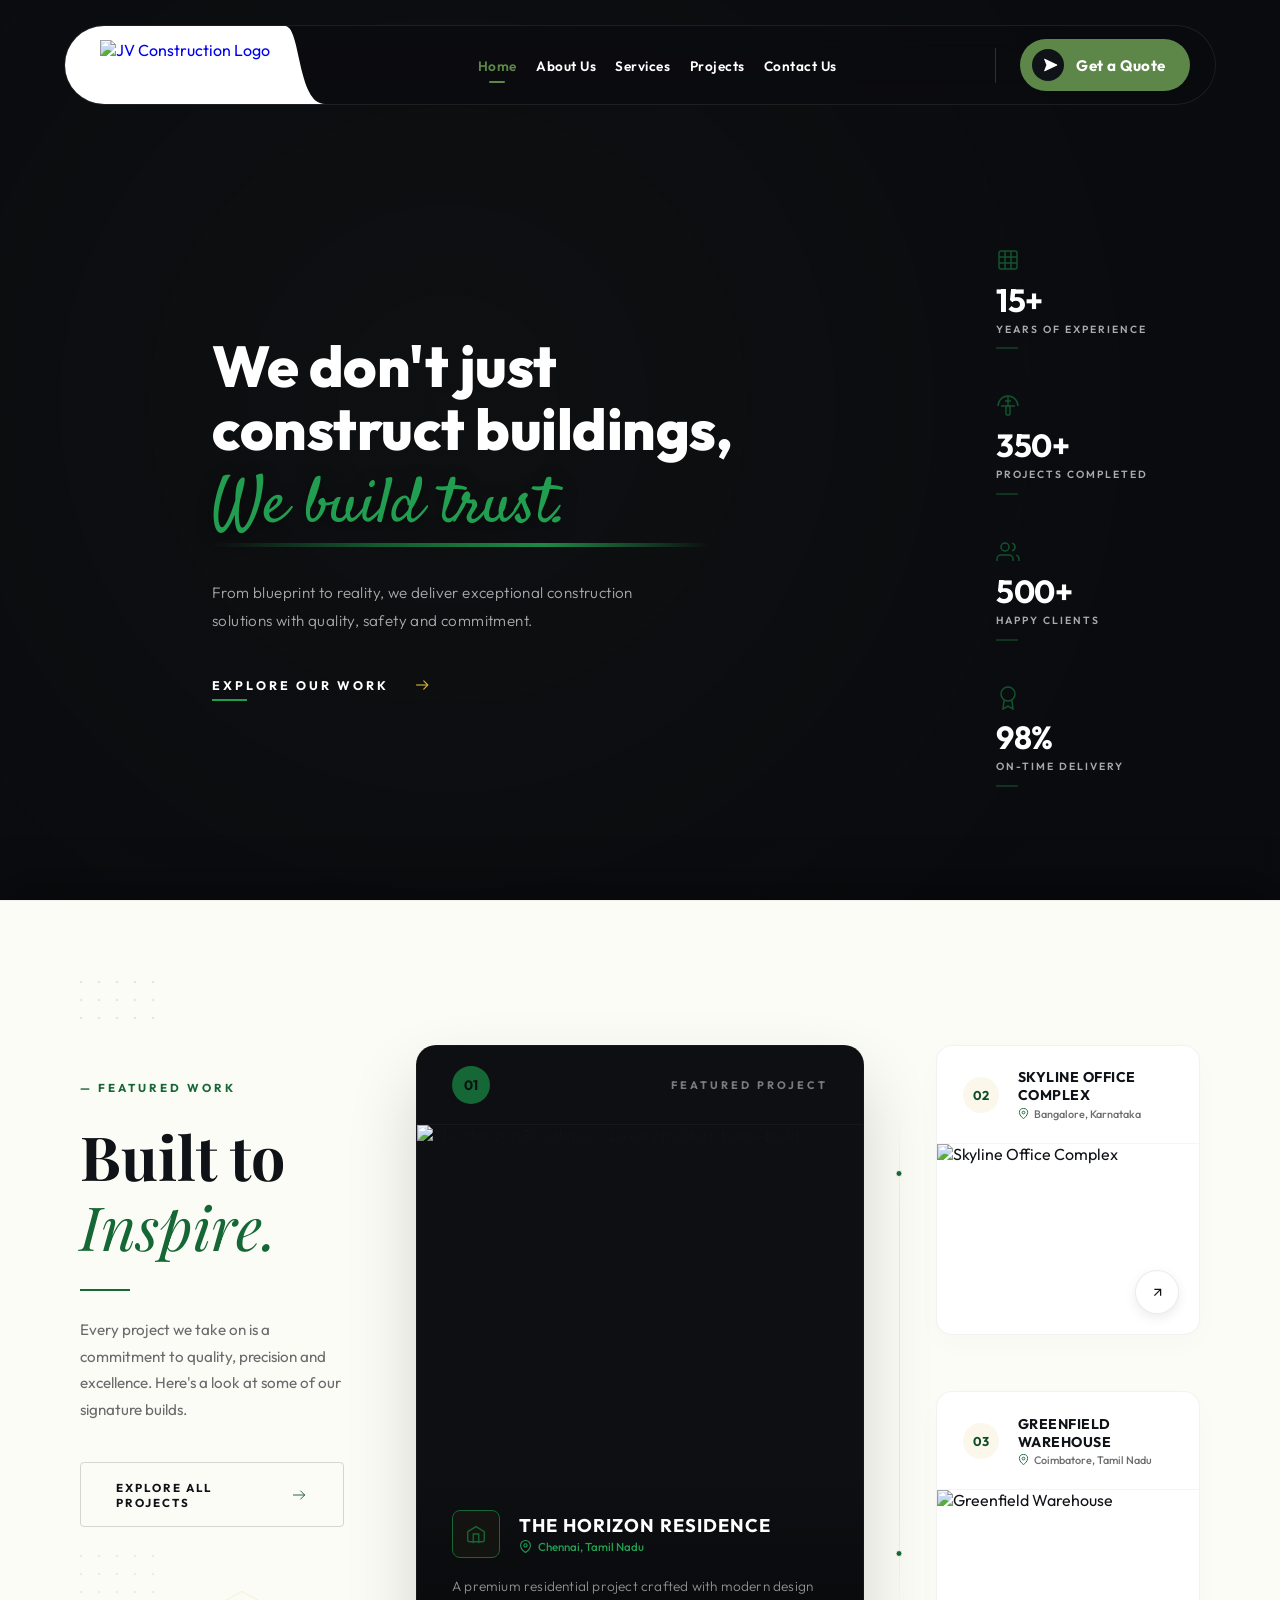
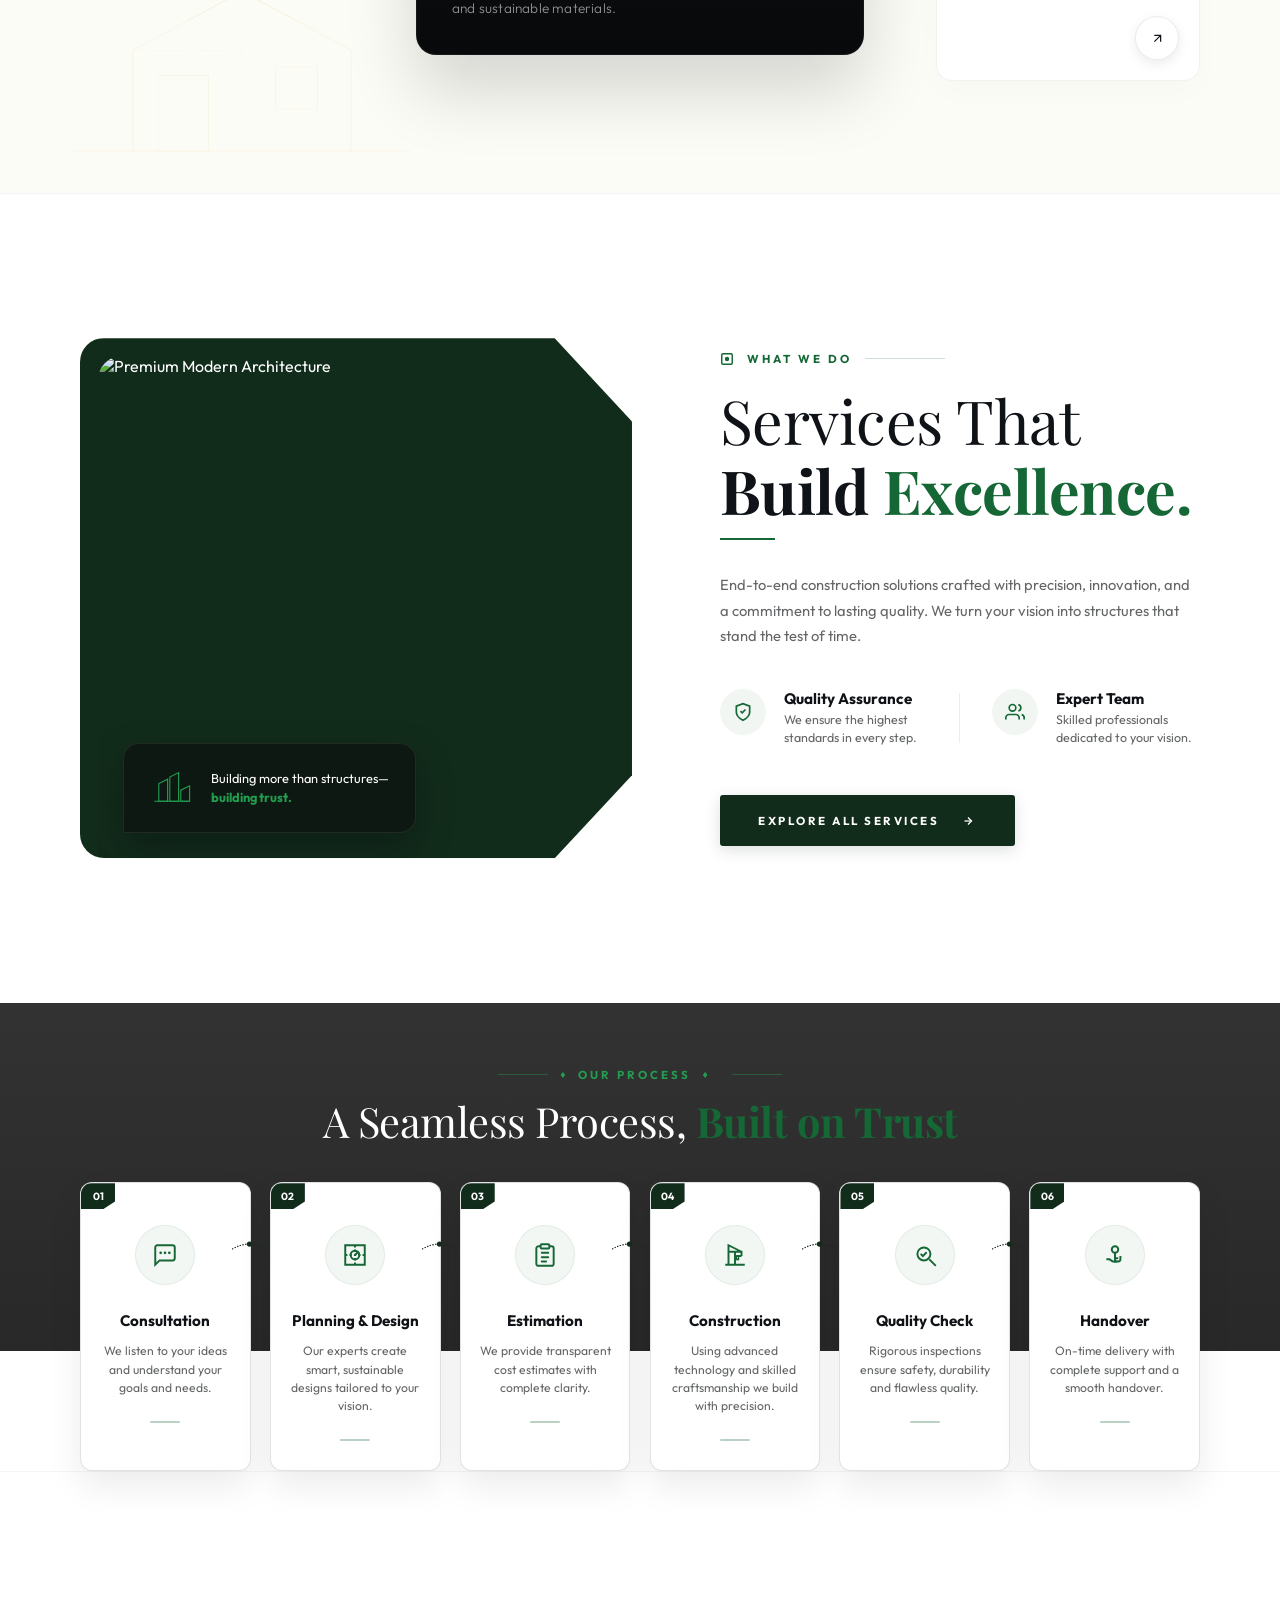
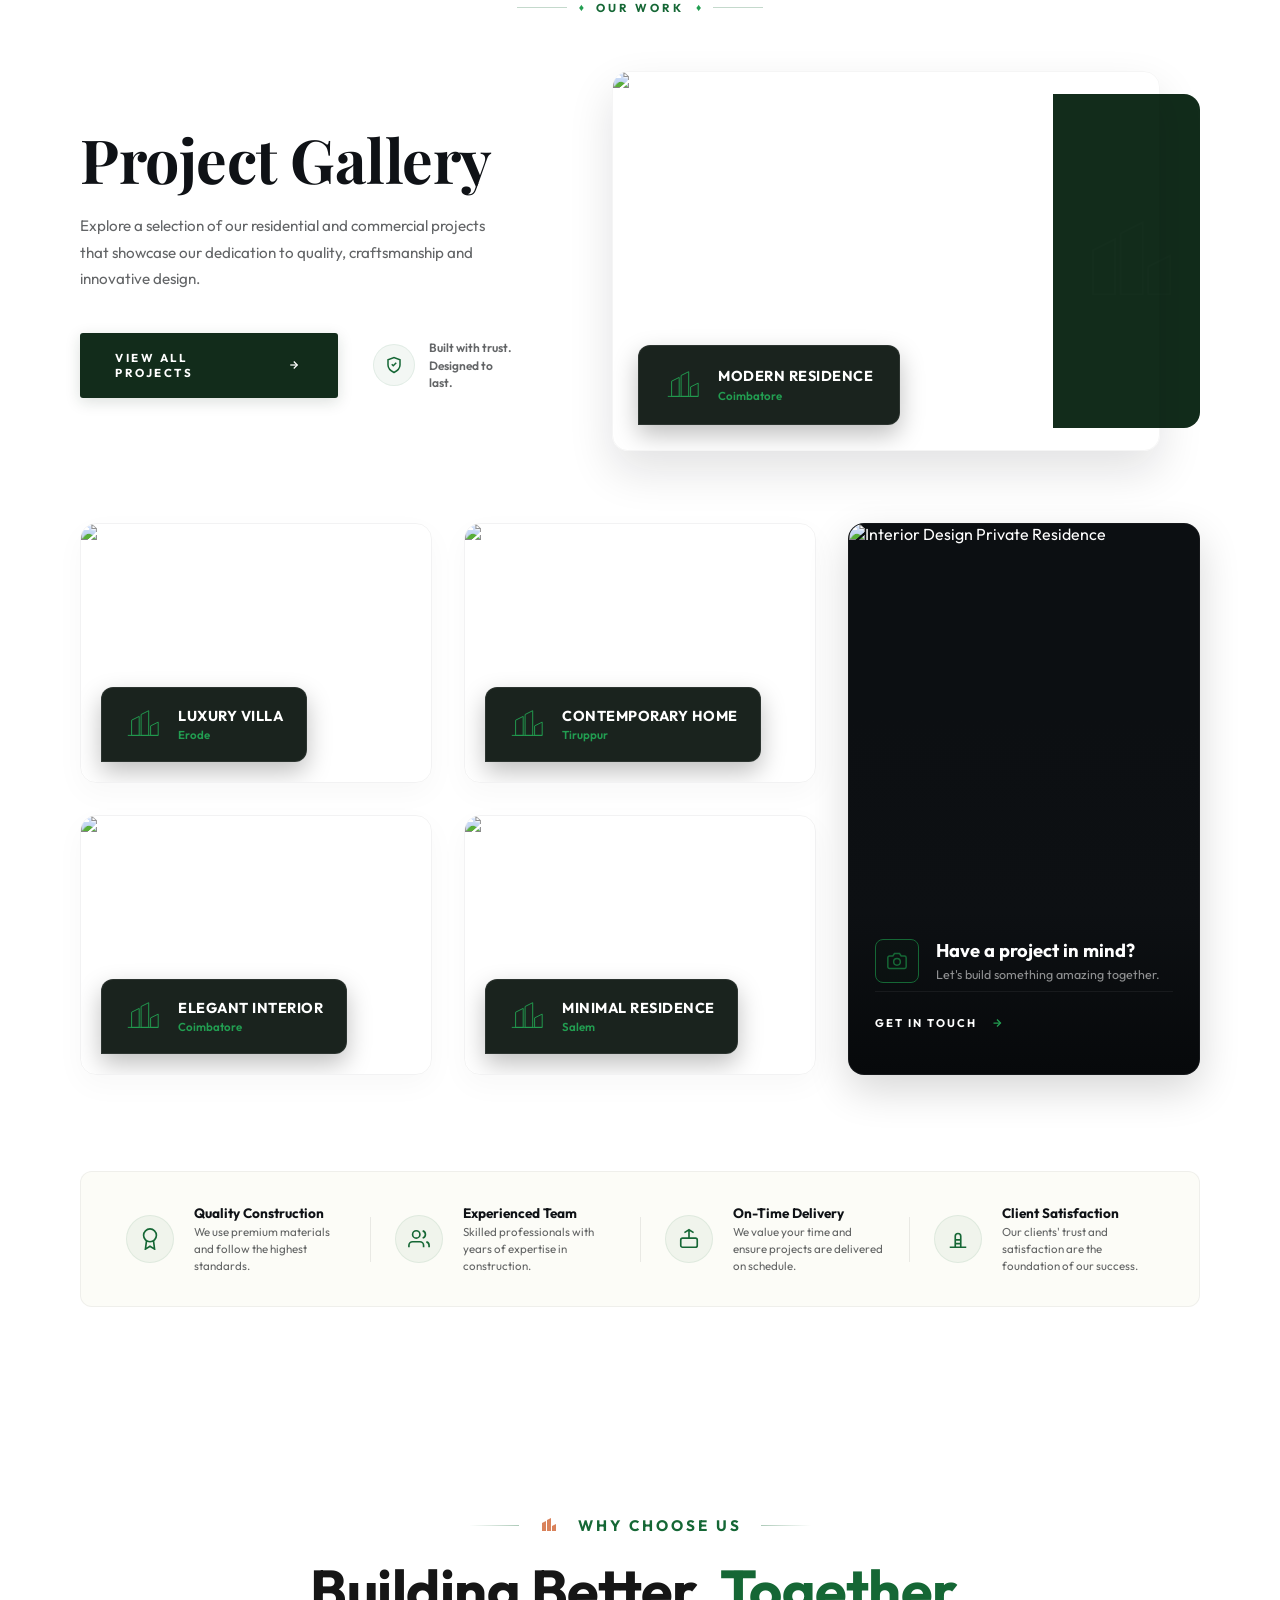
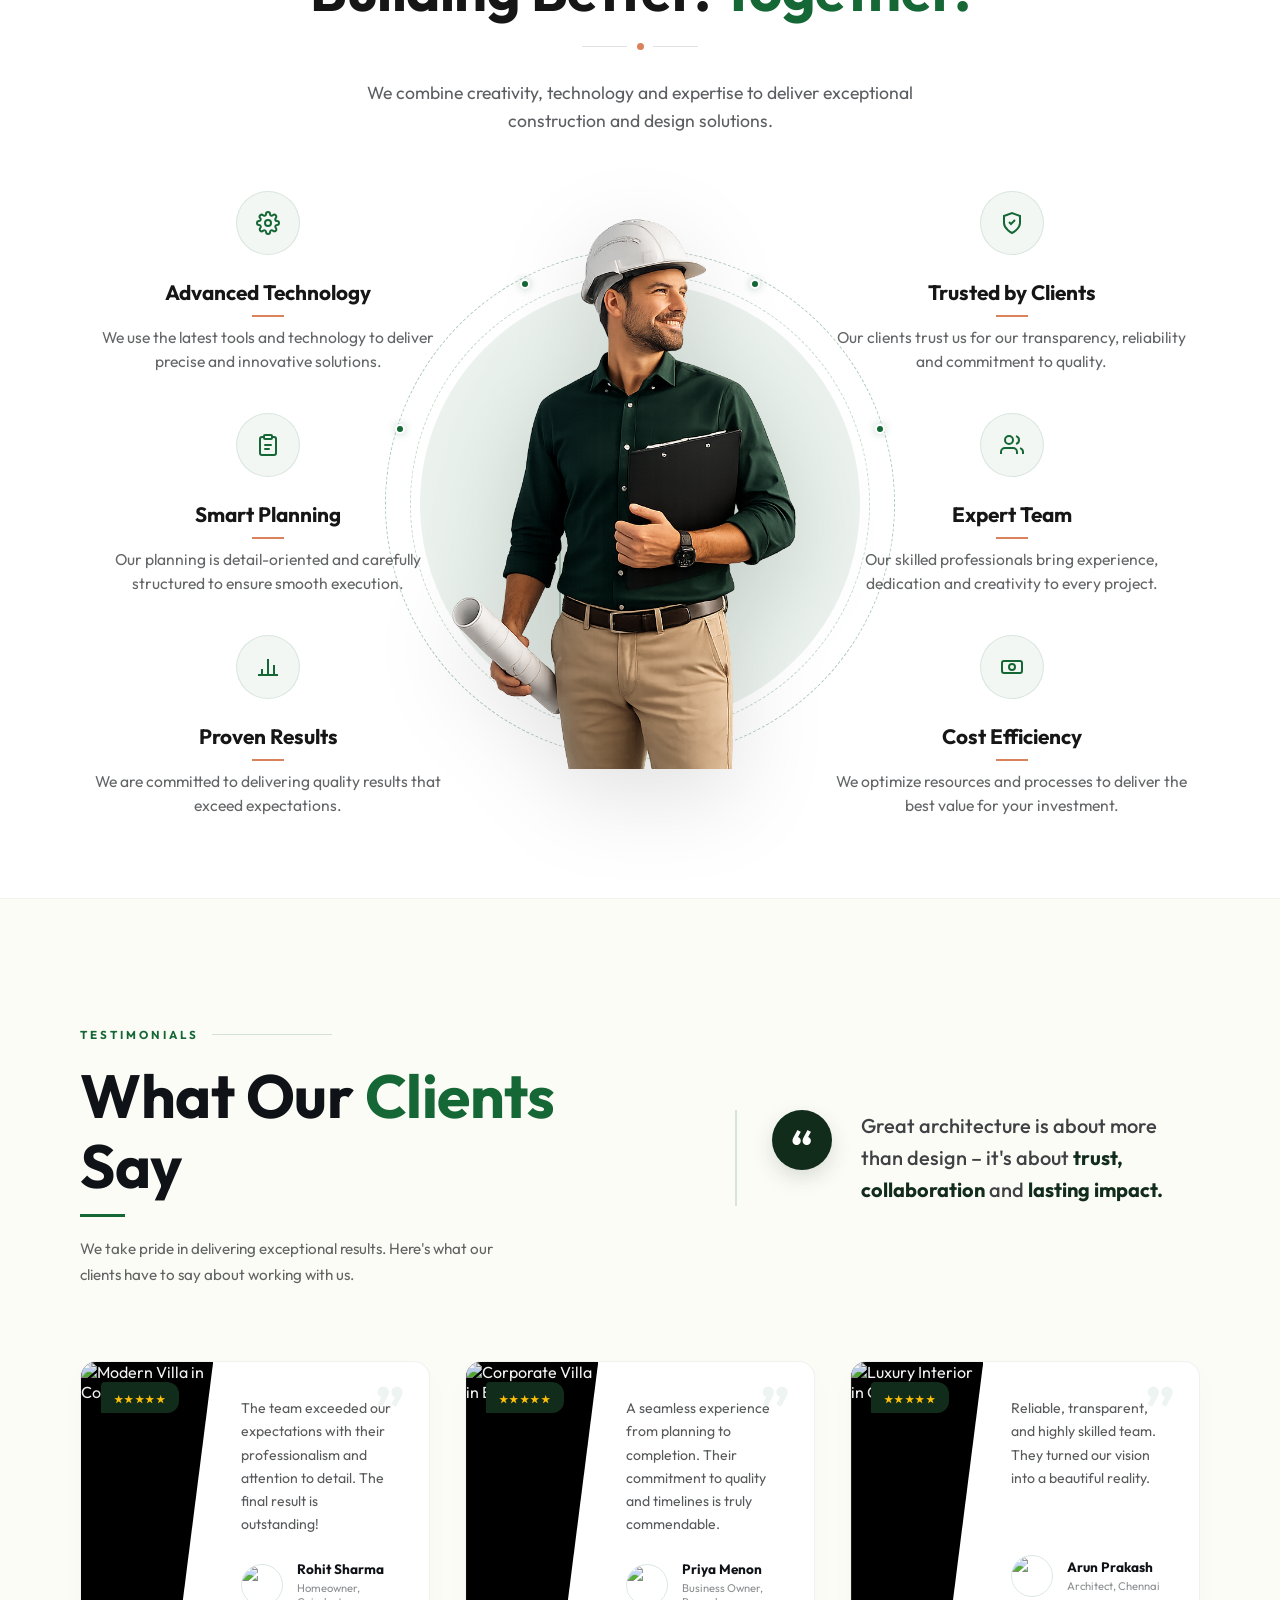
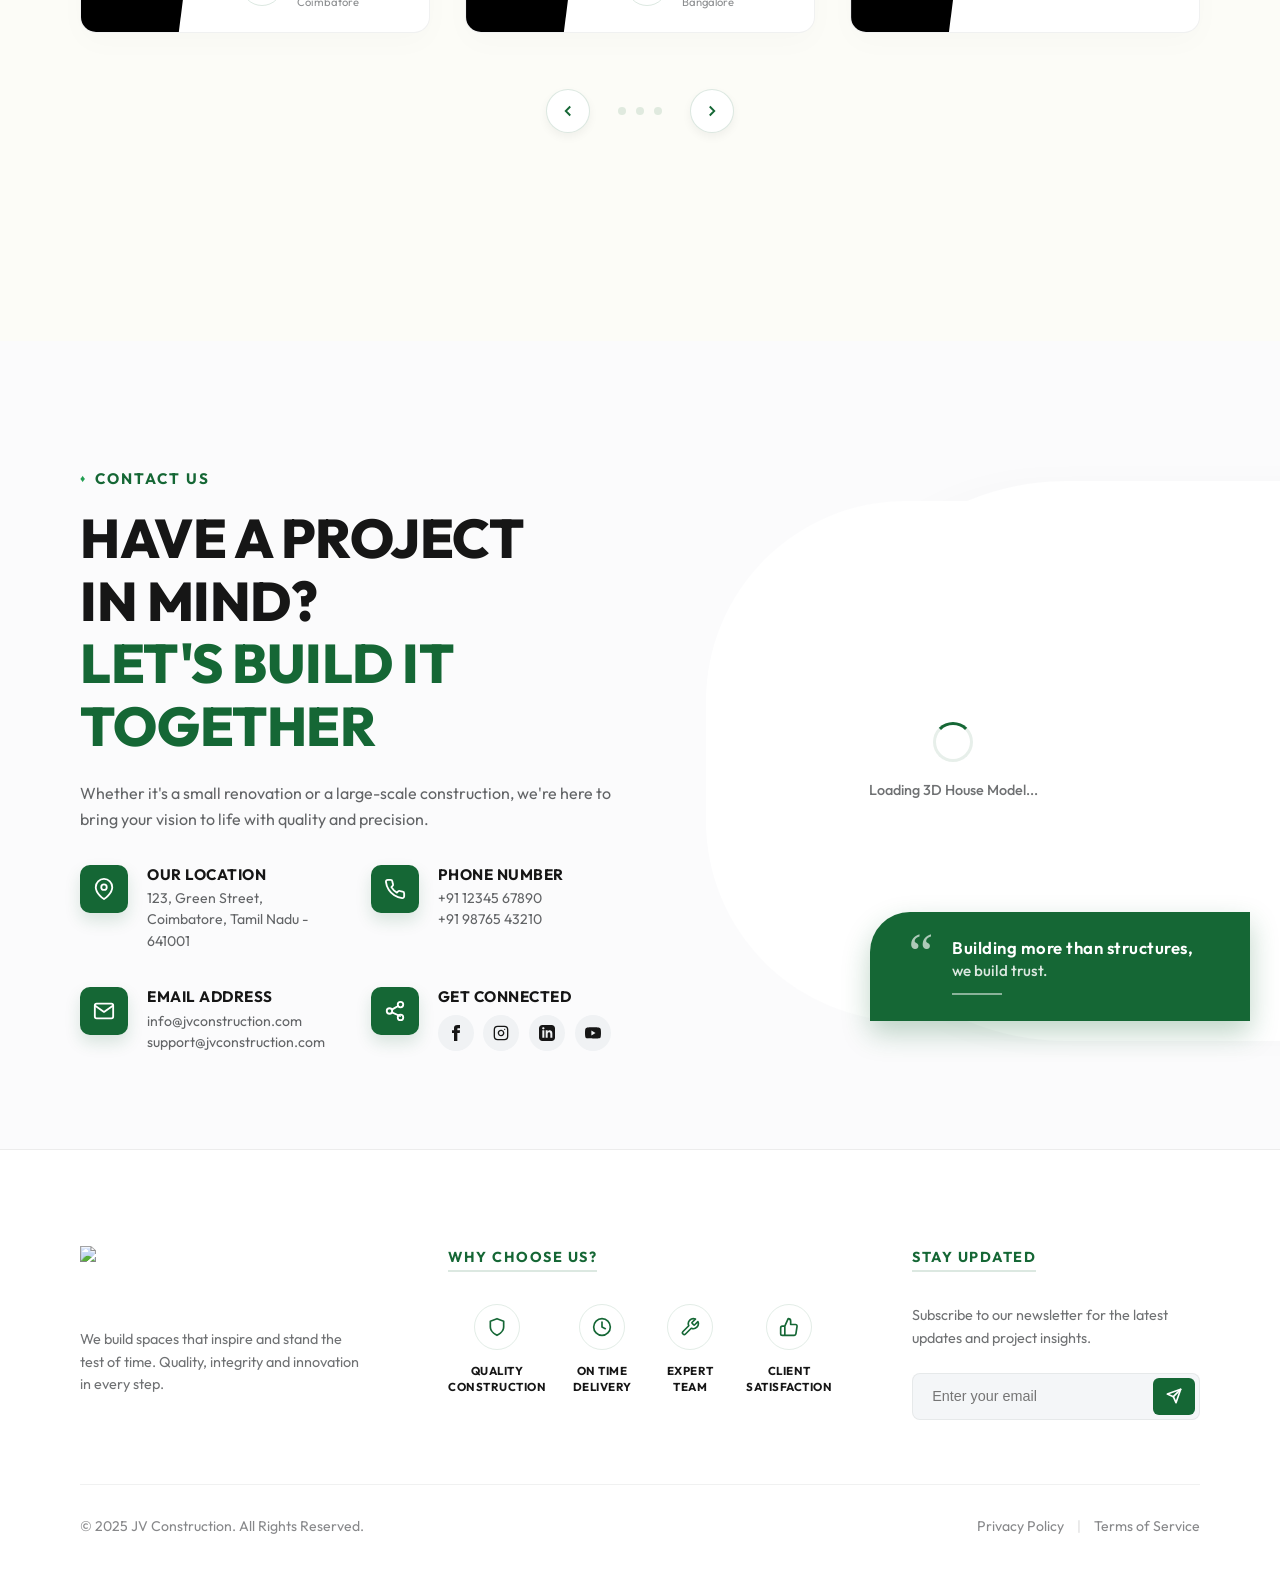
==== commit 6b070b27: "imporve the smooth" ====
--- a/index.html
+++ b/index.html
@@ -31,6 +31,68 @@
 
 <body>
 
+  <!-- Header Section -->
+  <header class="main-header">
+    <!-- Brand Logo Block with S-Curve Divider -->
+    <div class="logo-block">
+      <a href="#" class="logo" id="header-logo" aria-label="JV Construction Home">
+        <img class="logo-img" src="assets/Logo.png" alt="JV Construction Logo" />
+      </a>
+      <div class="logo-curve-divider">
+        <svg viewBox="0 0 100 100" preserveAspectRatio="none">
+          <path d="M 0,0 C 40,0 30,100 100,100 L 0,100 Z" fill="#ffffff" />
+        </svg>
+      </div>
+    </div>
+
+    <!-- Navigation Menu (Desktop) -->
+    <nav class="nav-bar">
+      <ul class="nav-links">
+        <li><a href="#" class="nav-item active">Home</a></li>
+        <li><a href="#about" class="nav-item">About Us</a></li>
+        <li><a href="#services" class="nav-item">Services</a></li>
+        <li><a href="#gallery" class="nav-item">Projects</a></li>
+        <li><a href="#contact" class="nav-item">Contact Us</a></li>
+      </ul>
+    </nav>
+
+    <!-- Right Column: Separator and CTA Button -->
+    <div class="header-right">
+      <div class="header-separator"></div>
+      <a href="#contact" class="quote-btn">
+        <span class="quote-btn-icon-wrapper">
+          <svg viewBox="0 0 24 24" fill="none" stroke="currentColor" stroke-width="2.5" class="paper-plane-icon">
+            <line x1="22" y1="2" x2="11" y2="13" />
+            <polygon points="22 2 15 22 11 13 2 9 22 2" fill="currentColor" />
+          </svg>
+        </span>
+        <span class="quote-btn-text">Get a Quote</span>
+      </a>
+    </div>
+
+    <!-- Mobile Hamburger Menu Trigger -->
+    <button class="menu-toggle" id="menu-toggle-btn" aria-label="Toggle Menu" aria-expanded="false">
+      <span class="menu-label">MENU</span>
+      <div class="hamburger-icon">
+        <span class="bar bar-top"></span>
+        <span class="bar bar-mid"></span>
+        <span class="bar bar-bot"></span>
+      </div>
+    </button>
+  </header>
+
+  <!-- Mobile Overlay Menu (Initially Hidden) -->
+  <div class="mobile-menu-overlay" id="mobile-menu">
+    <button class="close-mobile-menu" id="close-mobile-menu-btn" aria-label="Close Menu">&times;</button>
+    <ul class="mobile-nav-links">
+      <li><a href="#" class="mobile-nav-item">Home</a></li>
+      <li><a href="#about" class="mobile-nav-item">About Us</a></li>
+      <li><a href="#services" class="mobile-nav-item">Services</a></li>
+      <li><a href="#gallery" class="mobile-nav-item">Projects</a></li>
+      <li><a href="#contact" class="mobile-nav-item">Contact Us</a></li>
+    </ul>
+  </div>
+
   <!-- Screen Wrapper to contain Hero Section and its specific Background video/overlay -->
   <div class="hero-screen-wrapper">
 
@@ -40,60 +102,6 @@
       <video class="bg-video" autoplay muted loop playsinline>
         <source src="assets/hero_video.mp4" type="video/mp4">
       </video>
-    </div>
-
-    <!-- Header Section -->
-    <header class="main-header">
-      <!-- Brand Logo -->
-      <div class="logo-container">
-        <a href="#" class="logo" id="header-logo" aria-label="Nexora Constructions Home">
-          <svg class="logo-icon" viewBox="0 0 100 100" xmlns="http://www.w3.org/2000/svg">
-            <!-- Geometric building blocks mimicking the luxury Nexora design -->
-            <polygon points="20,80 40,80 40,30 20,40" fill="rgba(21, 103, 53, 0.7)" />
-            <polygon points="45,80 65,80 65,15 45,25" fill="rgba(21, 103, 53, 1)" />
-            <polygon points="70,80 90,80 90,45 70,55" fill="rgba(21, 103, 53, 0.5)" />
-          </svg>
-          <div class="logo-text">
-            <span class="brand-name">NEXORA</span>
-            <span class="brand-sub">CONSTRUCTIONS</span>
-          </div>
-        </a>
-      </div>
-
-      <!-- Navigation Menu (Desktop) -->
-      <nav class="nav-bar">
-        <ul class="nav-links">
-          <li><a href="#about" class="nav-item">ABOUT</a></li>
-          <li><a href="#services" class="nav-item">SERVICES</a></li>
-          <li><a href="#projects" class="nav-item">PROJECTS</a></li>
-          <li><a href="#process" class="nav-item">PROCESS</a></li>
-          <li><a href="#company" class="nav-item">COMPANY</a></li>
-          <li><a href="#contact" class="nav-item">CONTACT</a></li>
-        </ul>
-      </nav>
-
-      <!-- Mobile Hamburger Menu Trigger -->
-      <button class="menu-toggle" id="menu-toggle-btn" aria-label="Toggle Menu" aria-expanded="false">
-        <span class="menu-label">MENU</span>
-        <div class="hamburger-icon">
-          <span class="bar bar-top"></span>
-          <span class="bar bar-mid"></span>
-          <span class="bar bar-bot"></span>
-        </div>
-      </button>
-    </header>
-
-    <!-- Mobile Overlay Menu (Initially Hidden) -->
-    <div class="mobile-menu-overlay" id="mobile-menu">
-      <button class="close-mobile-menu" id="close-mobile-menu-btn" aria-label="Close Menu">&times;</button>
-      <ul class="mobile-nav-links">
-        <li><a href="#about" class="mobile-nav-item">ABOUT</a></li>
-        <li><a href="#services" class="mobile-nav-item">SERVICES</a></li>
-        <li><a href="#projects" class="mobile-nav-item">PROJECTS</a></li>
-        <li><a href="#process" class="mobile-nav-item">PROCESS</a></li>
-        <li><a href="#company" class="mobile-nav-item">COMPANY</a></li>
-        <li><a href="#contact" class="mobile-nav-item">CONTACT</a></li>
-      </ul>
     </div>
 
     <!-- Hero Content Grid -->
@@ -1299,7 +1307,7 @@
             <polyline points="15 18 9 12 15 6"></polyline>
           </svg>
         </button>
-        
+
         <div class="testimonials-pagination">
           <span class="pagination-dot"></span>
           <span class="pagination-dot"></span>
@@ -1321,7 +1329,7 @@
   <!-- Contact Section -->
   <section class="contact-section" id="contact">
     <div class="contact-container">
-      
+
       <!-- Contact Info / Form Container (Left half) -->
       <div class="contact-info-column">
         <div class="contact-subtitle-wrapper">
@@ -1332,7 +1340,8 @@
           HAVE A PROJECT<br>IN MIND?<br><span class="serif-green">LET'S BUILD IT TOGETHER</span>
         </h2>
         <p class="contact-description">
-          Whether it's a small renovation or a large-scale construction, we're here to bring your vision to life with quality and precision.
+          Whether it's a small renovation or a large-scale construction, we're here to bring your vision to life with
+          quality and precision.
         </p>
 
         <!-- 2x2 Grid of details -->
@@ -1340,7 +1349,8 @@
           <!-- Card 1: Our Location -->
           <div class="contact-detail-card">
             <div class="contact-detail-icon-box">
-              <svg class="contact-detail-icon" viewBox="0 0 24 24" fill="none" stroke="currentColor" stroke-width="2" stroke-linecap="round" stroke-linejoin="round">
+              <svg class="contact-detail-icon" viewBox="0 0 24 24" fill="none" stroke="currentColor" stroke-width="2"
+                stroke-linecap="round" stroke-linejoin="round">
                 <path d="M21 10c0 7-9 13-9 13s-9-6-9-13a9 9 0 0 1 18 0z"></path>
                 <circle cx="12" cy="10" r="3"></circle>
               </svg>
@@ -1354,8 +1364,11 @@
           <!-- Card 2: Phone Number -->
           <div class="contact-detail-card">
             <div class="contact-detail-icon-box">
-              <svg class="contact-detail-icon" viewBox="0 0 24 24" fill="none" stroke="currentColor" stroke-width="2" stroke-linecap="round" stroke-linejoin="round">
-                <path d="M22 16.92v3a2 2 0 0 1-2.18 2 19.79 19.79 0 0 1-8.63-3.07 19.5 19.5 0 0 1-6-6 19.79 19.79 0 0 1-3.07-8.67A2 2 0 0 1 4.11 2h3a2 2 0 0 1 2 1.72 12.84 12.84 0 0 0 .7 2.81 2 2 0 0 1-.45 2.11L8.09 9.91a16 16 0 0 0 6 6l1.27-1.27a2 2 0 0 1 2.11-.45 12.84 12.84 0 0 0 2.81.7A2 2 0 0 1 22 16.92z"></path>
+              <svg class="contact-detail-icon" viewBox="0 0 24 24" fill="none" stroke="currentColor" stroke-width="2"
+                stroke-linecap="round" stroke-linejoin="round">
+                <path
+                  d="M22 16.92v3a2 2 0 0 1-2.18 2 19.79 19.79 0 0 1-8.63-3.07 19.5 19.5 0 0 1-6-6 19.79 19.79 0 0 1-3.07-8.67A2 2 0 0 1 4.11 2h3a2 2 0 0 1 2 1.72 12.84 12.84 0 0 0 .7 2.81 2 2 0 0 1-.45 2.11L8.09 9.91a16 16 0 0 0 6 6l1.27-1.27a2 2 0 0 1 2.11-.45 12.84 12.84 0 0 0 2.81.7A2 2 0 0 1 22 16.92z">
+                </path>
               </svg>
             </div>
             <div class="contact-detail-text">
@@ -1367,7 +1380,8 @@
           <!-- Card 3: Email Address -->
           <div class="contact-detail-card">
             <div class="contact-detail-icon-box">
-              <svg class="contact-detail-icon" viewBox="0 0 24 24" fill="none" stroke="currentColor" stroke-width="2" stroke-linecap="round" stroke-linejoin="round">
+              <svg class="contact-detail-icon" viewBox="0 0 24 24" fill="none" stroke="currentColor" stroke-width="2"
+                stroke-linecap="round" stroke-linejoin="round">
                 <path d="M4 4h16c1.1 0 2 .9 2 2v12c0 1.1-.9 2-2 2H4c-1.1 0-2-.9-2-2V6c0-1.1.9-2 2-2z"></path>
                 <polyline points="22,6 12,13 2,6"></polyline>
               </svg>
@@ -1381,7 +1395,8 @@
           <!-- Card 4: Get Connected -->
           <div class="contact-detail-card">
             <div class="contact-detail-icon-box">
-              <svg class="contact-detail-icon" viewBox="0 0 24 24" fill="none" stroke="currentColor" stroke-width="2" stroke-linecap="round" stroke-linejoin="round">
+              <svg class="contact-detail-icon" viewBox="0 0 24 24" fill="none" stroke="currentColor" stroke-width="2"
+                stroke-linecap="round" stroke-linejoin="round">
                 <circle cx="18" cy="5" r="3"></circle>
                 <circle cx="6" cy="12" r="3"></circle>
                 <circle cx="18" cy="19" r="3"></circle>
@@ -1393,16 +1408,30 @@
               <h4 class="contact-detail-title">GET CONNECTED</h4>
               <div class="contact-social-row">
                 <a href="#" class="contact-social-btn" aria-label="Facebook">
-                  <svg viewBox="0 0 24 24" fill="currentColor"><path d="M9 8h-3v4h3v12h5v-12h3.642l.358-4h-4v-1.667c0-.955.192-1.333 1.115-1.333h2.885v-5h-3.808c-3.596 0-5.192 1.583-5.192 4.615v3.385z"/></svg>
+                  <svg viewBox="0 0 24 24" fill="currentColor">
+                    <path
+                      d="M9 8h-3v4h3v12h5v-12h3.642l.358-4h-4v-1.667c0-.955.192-1.333 1.115-1.333h2.885v-5h-3.808c-3.596 0-5.192 1.583-5.192 4.615v3.385z" />
+                  </svg>
                 </a>
                 <a href="#" class="contact-social-btn" aria-label="Instagram">
-                  <svg viewBox="0 0 24 24" fill="none" stroke="currentColor" stroke-width="2" stroke-linecap="round" stroke-linejoin="round"><rect x="2" y="2" width="20" height="20" rx="5" ry="5"></rect><path d="M16 11.37A4 4 0 1 1 12.63 8 4 4 0 0 1 16 11.37z"></path><line x1="17.5" y1="6.5" x2="17.51" y2="6.5"></line></svg>
+                  <svg viewBox="0 0 24 24" fill="none" stroke="currentColor" stroke-width="2" stroke-linecap="round"
+                    stroke-linejoin="round">
+                    <rect x="2" y="2" width="20" height="20" rx="5" ry="5"></rect>
+                    <path d="M16 11.37A4 4 0 1 1 12.63 8 4 4 0 0 1 16 11.37z"></path>
+                    <line x1="17.5" y1="6.5" x2="17.51" y2="6.5"></line>
+                  </svg>
                 </a>
                 <a href="#" class="contact-social-btn" aria-label="LinkedIn">
-                  <svg viewBox="0 0 24 24" fill="currentColor"><path d="M19 0h-14c-2.761 0-5 2.239-5 5v14c0 2.761 2.239 5 5 5h14c2.762 0 5-2.239 5-5v-14c0-2.761-2.238-5-5-5zm-11 19h-3v-11h3v11zm-1.5-12.268c-.966 0-1.75-.779-1.75-1.75s.784-1.75 1.75-1.75 1.75.779 1.75 1.75-.784 1.75-1.75 1.75zm13.5 12.268h-3v-5.604c0-3.368-4-3.113-4 0v5.604h-3v-11h3v1.765c1.396-2.586 7-2.777 7 2.476v6.759z"/></svg>
+                  <svg viewBox="0 0 24 24" fill="currentColor">
+                    <path
+                      d="M19 0h-14c-2.761 0-5 2.239-5 5v14c0 2.761 2.239 5 5 5h14c2.762 0 5-2.239 5-5v-14c0-2.761-2.238-5-5-5zm-11 19h-3v-11h3v11zm-1.5-12.268c-.966 0-1.75-.779-1.75-1.75s.784-1.75 1.75-1.75 1.75.779 1.75 1.75-.784 1.75-1.75 1.75zm13.5 12.268h-3v-5.604c0-3.368-4-3.113-4 0v5.604h-3v-11h3v1.765c1.396-2.586 7-2.777 7 2.476v6.759z" />
+                  </svg>
                 </a>
                 <a href="#" class="contact-social-btn" aria-label="YouTube">
-                  <svg viewBox="0 0 24 24" fill="currentColor"><path d="M23.498 6.163c-.272-1.022-1.074-1.826-2.099-2.099C19.537 3.5 12 3.5 12 3.5s-7.537 0-9.399.564C1.576 4.337.774 5.14.502 6.163.003 8.07 0 12 0 12s.003 3.93.502 5.837c.272 1.022 1.074 1.826 2.099 2.099C4.463 20.5 12 20.5 12 20.5s7.537 0 9.399-.564c1.025-.273 1.827-1.077 2.099-2.099.5-1.907.502-5.837.502-5.837s-.002-3.93-.502-5.837zM9.545 15.568V8.432L15.818 12l-6.273 3.568z"/></svg>
+                  <svg viewBox="0 0 24 24" fill="currentColor">
+                    <path
+                      d="M23.498 6.163c-.272-1.022-1.074-1.826-2.099-2.099C19.537 3.5 12 3.5 12 3.5s-7.537 0-9.399.564C1.576 4.337.774 5.14.502 6.163.003 8.07 0 12 0 12s.003 3.93.502 5.837c.272 1.022 1.074 1.826 2.099 2.099C4.463 20.5 12 20.5 12 20.5s7.537 0 9.399-.564c1.025-.273 1.827-1.077 2.099-2.099.5-1.907.502-5.837.502-5.837s-.002-3.93-.502-5.837zM9.545 15.568V8.432L15.818 12l-6.273 3.568z" />
+                  </svg>
                 </a>
               </div>
             </div>
@@ -1414,7 +1443,7 @@
       <div class="contact-3d-column">
         <!-- Curved Background Mask container -->
         <div class="contact-3d-bg-mask"></div>
-        
+
         <!-- Canvas for Three.js -->
         <div class="threejs-container" id="house-3d-container">
           <canvas id="threejs-canvas"></canvas>
@@ -1442,21 +1471,12 @@
   <!-- Site Footer -->
   <footer class="site-footer">
     <div class="footer-container">
-      
+
       <!-- Top Row -->
       <div class="footer-top-row">
-        <!-- Brand Column -->
         <div class="footer-brand-column">
           <div class="footer-logo-wrapper">
-            <svg class="footer-logo-icon" viewBox="0 0 100 100" xmlns="http://www.w3.org/2000/svg">
-              <polygon points="20,80 40,80 40,30 20,40" fill="currentColor" />
-              <polygon points="45,80 65,80 65,15 45,25" fill="currentColor" />
-              <polygon points="70,80 90,80 90,45 70,55" fill="currentColor" />
-            </svg>
-            <div class="footer-logo-text">
-              <span class="logo-name-top">JV CONSTRUCTION</span>
-              <span class="logo-motto-bottom">BUILDING DREAMS</span>
-            </div>
+            <img class="footer-logo-img" src="assets/Logo.png" alt="JV Construction Logo" />
           </div>
           <p class="footer-brand-description">
             We build spaces that inspire and stand the test of time. Quality, integrity and innovation in every step.
@@ -1470,8 +1490,9 @@
             <!-- Badge 1: Quality Construction -->
             <div class="footer-badge-item">
               <div class="footer-badge-icon">
-                <svg viewBox="0 0 24 24" fill="none" stroke="currentColor" stroke-width="2" stroke-linecap="round" stroke-linejoin="round">
-                  <path d="M12 22s8-4 8-10V5l-8-3-8 3v7c0 6 8 10 8 10z"/>
+                <svg viewBox="0 0 24 24" fill="none" stroke="currentColor" stroke-width="2" stroke-linecap="round"
+                  stroke-linejoin="round">
+                  <path d="M12 22s8-4 8-10V5l-8-3-8 3v7c0 6 8 10 8 10z" />
                 </svg>
               </div>
               <span class="footer-badge-text">QUALITY<br>CONSTRUCTION</span>
@@ -1479,9 +1500,10 @@
             <!-- Badge 2: On Time Delivery -->
             <div class="footer-badge-item">
               <div class="footer-badge-icon">
-                <svg viewBox="0 0 24 24" fill="none" stroke="currentColor" stroke-width="2" stroke-linecap="round" stroke-linejoin="round">
-                  <circle cx="12" cy="12" r="10"/>
-                  <polyline points="12 6 12 12 16 14"/>
+                <svg viewBox="0 0 24 24" fill="none" stroke="currentColor" stroke-width="2" stroke-linecap="round"
+                  stroke-linejoin="round">
+                  <circle cx="12" cy="12" r="10" />
+                  <polyline points="12 6 12 12 16 14" />
                 </svg>
               </div>
               <span class="footer-badge-text">ON TIME<br>DELIVERY</span>
@@ -1489,8 +1511,10 @@
             <!-- Badge 3: Expert Team -->
             <div class="footer-badge-item">
               <div class="footer-badge-icon">
-                <svg viewBox="0 0 24 24" fill="none" stroke="currentColor" stroke-width="2" stroke-linecap="round" stroke-linejoin="round">
-                  <path d="M14.7 6.3a1 1 0 0 0 0 1.4l1.6 1.6a1 1 0 0 0 1.4 0l3.77-3.77a6 6 0 0 1-7.94 7.94l-6.91 6.91a2.12 2.12 0 0 1-3-3l6.91-6.91a6 6 0 0 1 7.94-7.94l-3.76 3.76z"/>
+                <svg viewBox="0 0 24 24" fill="none" stroke="currentColor" stroke-width="2" stroke-linecap="round"
+                  stroke-linejoin="round">
+                  <path
+                    d="M14.7 6.3a1 1 0 0 0 0 1.4l1.6 1.6a1 1 0 0 0 1.4 0l3.77-3.77a6 6 0 0 1-7.94 7.94l-6.91 6.91a2.12 2.12 0 0 1-3-3l6.91-6.91a6 6 0 0 1 7.94-7.94l-3.76 3.76z" />
                 </svg>
               </div>
               <span class="footer-badge-text">EXPERT<br>TEAM</span>
@@ -1498,8 +1522,10 @@
             <!-- Badge 4: Client Satisfaction -->
             <div class="footer-badge-item">
               <div class="footer-badge-icon">
-                <svg viewBox="0 0 24 24" fill="none" stroke="currentColor" stroke-width="2" stroke-linecap="round" stroke-linejoin="round">
-                  <path d="M14 9V5a3 3 0 0 0-3-3l-4 9v11h11.28a2 2 0 0 0 2-1.7l1.38-9a2 2 0 0 0-2-2.3zM7 22H4a2 2 0 0 1-2-2v-7a2 2 0 0 1 2-2h3"/>
+                <svg viewBox="0 0 24 24" fill="none" stroke="currentColor" stroke-width="2" stroke-linecap="round"
+                  stroke-linejoin="round">
+                  <path
+                    d="M14 9V5a3 3 0 0 0-3-3l-4 9v11h11.28a2 2 0 0 0 2-1.7l1.38-9a2 2 0 0 0-2-2.3zM7 22H4a2 2 0 0 1-2-2v-7a2 2 0 0 1 2-2h3" />
                 </svg>
               </div>
               <span class="footer-badge-text">CLIENT<br>SATISFACTION</span>
@@ -1514,11 +1540,13 @@
             Subscribe to our newsletter for the latest updates and project insights.
           </p>
           <form class="footer-newsletter-form" onsubmit="event.preventDefault(); alert('Subscribed successfully!');">
-            <input type="email" class="footer-newsletter-input" placeholder="Enter your email" required aria-label="Newsletter Email Input">
+            <input type="email" class="footer-newsletter-input" placeholder="Enter your email" required
+              aria-label="Newsletter Email Input">
             <button type="submit" class="footer-newsletter-submit-btn" aria-label="Subscribe to Newsletter">
-              <svg viewBox="0 0 24 24" fill="none" stroke="currentColor" stroke-width="2.5" stroke-linecap="round" stroke-linejoin="round">
-                <line x1="22" y1="2" x2="11" y2="13"/>
-                <polygon points="22 2 15 22 11 13 2 9 22 2"/>
+              <svg viewBox="0 0 24 24" fill="none" stroke="currentColor" stroke-width="2.5" stroke-linecap="round"
+                stroke-linejoin="round">
+                <line x1="22" y1="2" x2="11" y2="13" />
+                <polygon points="22 2 15 22 11 13 2 9 22 2" />
               </svg>
             </button>
           </form>
--- a/style.css
+++ b/style.css
@@ -65,7 +65,8 @@
 
 /* Isolating wrapper to display Hero elements in exactly 1 viewport height screen */
 .hero-screen-wrapper {
-  position: relative;
+  position: sticky;
+  top: 0;
   height: 100vh;
   min-height: 100vh;
   display: flex;
@@ -109,7 +110,6 @@
   width: 100%;
   height: 100%;
   object-fit: cover;
-  filter: grayscale(5%) brightness(65%);
   z-index: 1;
 }
 
@@ -121,7 +121,7 @@
   left: 0;
   width: 100%;
   height: 100%;
-  background: radial-gradient(circle at 35% 45%, rgba(7, 9, 13, 0.25) 0%, rgba(7, 9, 13, 0.65) 75%);
+  background: radial-gradient(circle at 35% 45%, rgba(7, 9, 13, 0.45) 0%, rgba(7, 9, 13, 0.8) 75%);
   z-index: 2;
 }
 
@@ -147,106 +147,195 @@
   }
 }
 
-/* 4. MAIN HEADER */
+/* 4. MAIN HEADER - MODERN CAPSULE DESIGN */
 .main-header {
+  position: fixed;
+  top: 25px;
+  left: 50%;
+  transform: translateX(-50%);
+  width: 90%;
+  max-width: 1400px;
+  height: 80px;
+  /* Fixed height for the capsule */
+  background: rgba(10, 12, 16, 0.4);
+  backdrop-filter: blur(15px);
+  -webkit-backdrop-filter: blur(15px);
+  border: 1px solid rgba(255, 255, 255, 0.08);
+  border-radius: 40px;
+  padding: 0 25px 0 0 !important;
+  /* Flush to the left, padding on the right */
+  z-index: 1000;
+  display: flex;
+  justify-content: space-between;
+  align-items: center;
+  overflow: hidden;
+  /* Clips the left logo block to the capsule border radius */
+  transition: transform 0.5s cubic-bezier(0.16, 1, 0.3, 1), opacity 0.4s ease, background-color 0.3s ease, box-shadow 0.3s ease;
+}
+
+/* Scrolled state for the header */
+.main-header.scrolled {
+  background: rgba(10, 12, 16, 0.85);
+  box-shadow: 0 8px 32px rgba(0, 0, 0, 0.3);
+  border-bottom: 1px solid rgba(255, 255, 255, 0.12);
+}
+
+/* Hidden state when scrolling down */
+.main-header.header-hidden {
+  transform: translate(-50%, -150%) scale(0.95);
+  /* Slide up and shrink slightly */
+  opacity: 0;
+  /* Fade out */
+  pointer-events: none;
+  /* Disable interactions when hidden */
+}
+
+/* Logo Block with White Background and Curve Divider */
+.logo-block {
   position: relative;
-  z-index: 10;
-  height: var(--header-height);
-  display: flex;
-  justify-content: space-between;
-  align-items: center;
-  padding: 0 5rem;
-  background: linear-gradient(to bottom, rgba(7, 9, 13, 0.8) 0%, rgba(7, 9, 13, 0) 100%);
-}
-
-.logo-container {
-  display: flex;
-  align-items: center;
+  display: flex;
+  align-items: center;
+  background: #ffffff;
+  height: 100%;
+  padding: 0 15px 0 35px;
+  margin-right: 35px;
+  /* Leave space for the curve divider */
 }
 
 .logo {
   display: flex;
   align-items: center;
-  gap: 0.9rem;
   text-decoration: none;
-  color: var(--text-light);
-  transition: transform 0.3s ease;
-}
-
-.logo:hover {
-  transform: translateY(-1px);
-}
-
-.logo-icon {
-  width: 44px;
-  height: 44px;
-  filter: drop-shadow(0 2px 8px rgba(255, 207, 41, 0.2));
-}
-
-.logo-text {
-  display: flex;
-  flex-direction: column;
-  justify-content: center;
-}
-
-.brand-name {
-  font-size: 1.35rem;
-  font-weight: 800;
-  letter-spacing: 4px;
-  color: var(--text-light);
-  line-height: 1.1;
-}
-
-.brand-sub {
-  font-size: 0.62rem;
-  font-weight: 500;
-  letter-spacing: 5px;
-  color: var(--text-muted);
-  margin-top: 0.1rem;
-}
-
-/* Navigation links (Desktop) */
+}
+
+.logo-img {
+  height: 50px;
+  width: auto;
+  max-width: 240px;
+  object-fit: contain;
+  display: block;
+}
+
+.logo-curve-divider {
+  position: absolute;
+  top: 0;
+  left: 100%;
+  height: 100%;
+  width: 40px;
+  /* Width of the curve */
+  z-index: 1;
+}
+
+.logo-curve-divider svg {
+  width: 100%;
+  height: 100%;
+  display: block;
+}
+
+/* Navigation Menu */
 .nav-bar {
-  display: block;
+  display: flex;
+  align-items: center;
 }
 
 .nav-links {
   display: flex;
-  align-items: center;
-  gap: 2.8rem;
   list-style: none;
+  gap: 2.2rem;
+  margin: 0;
+  padding: 0;
 }
 
 .nav-item {
-  font-size: 0.72rem;
+  color: #ffffff;
+  text-decoration: none;
+  font-family: var(--font-sans);
+  font-size: 0.95rem;
   font-weight: 600;
-  letter-spacing: 3px;
-  text-decoration: none;
-  color: var(--text-muted);
-  transition: color 0.3s ease, text-shadow 0.3s ease;
+  letter-spacing: 0.5px;
+  transition: color 0.3s ease;
+}
+
+.nav-item:hover {
+  color: #5c8749;
+  /* Green hover */
+}
+
+/* Active Link State */
+.nav-item.active {
+  color: #5c8749;
   position: relative;
-  padding: 0.5rem 0;
-}
-
-.nav-item::after {
+}
+
+.nav-item.active::after {
   content: '';
   position: absolute;
-  bottom: 0;
+  bottom: -8px;
   left: 50%;
-  width: 0;
-  height: 1.5px;
-  background-color: var(--gold-bright);
-  transition: width 0.3s ease, left 0.3s ease;
-}
-
-.nav-item:hover {
-  color: var(--text-light);
-  text-shadow: 0 0 10px rgba(255, 255, 255, 0.2);
-}
-
-.nav-item:hover::after {
-  width: 100%;
-  left: 0;
+  transform: translateX(-50%);
+  width: 16px;
+  height: 2px;
+  background-color: #5c8749;
+  border-radius: 2px;
+}
+
+/* Header Right Area */
+.header-right {
+  display: flex;
+  align-items: center;
+  gap: 1.5rem;
+}
+
+.header-separator {
+  width: 1px;
+  height: 35px;
+  background-color: rgba(255, 255, 255, 0.15);
+}
+
+/* Quote Button Styling */
+.quote-btn {
+  display: inline-flex;
+  align-items: center;
+  gap: 0.8rem;
+  background-color: #5c8749;
+  /* Green color from image */
+  color: #ffffff;
+  text-decoration: none;
+  font-family: var(--font-sans);
+  font-size: 0.95rem;
+  font-weight: 700;
+  padding: 10px 24px 10px 12px;
+  /* Balanced padding */
+  border-radius: 30px;
+  transition: background-color 0.3s ease, transform 0.3s ease;
+}
+
+.quote-btn:hover {
+  background-color: #4a6f3b;
+  /* Darker green on hover */
+  transform: translateY(-1px);
+}
+
+.quote-btn-icon-wrapper {
+  width: 32px;
+  height: 32px;
+  background-color: #0f1216;
+  /* Dark background inside button for paper plane */
+  border-radius: 50%;
+  display: flex;
+  align-items: center;
+  justify-content: center;
+  color: #ffffff;
+}
+
+.paper-plane-icon {
+  width: 14px;
+  height: 14px;
+  transform: rotate(45deg);
+}
+
+.quote-btn-text {
+  letter-spacing: 0.5px;
 }
 
 /* Hamburger Trigger Button */
@@ -382,6 +471,8 @@
   display: grid;
   grid-template-columns: 120px 1fr 340px;
   padding: 0 5rem;
+  padding-top: 135px !important;
+  /* Space for floating capsule header */
   max-width: 1920px;
   width: 100%;
   margin: 0 auto;
@@ -1269,6 +1360,7 @@
   z-index: 5;
   overflow: hidden;
   border-top: 1px solid rgba(15, 18, 22, 0.05);
+  box-shadow: 0 -20px 40px rgba(0, 0, 0, 0.3);
 }
 
 /* Base Light variables scoped to this section */
@@ -2415,8 +2507,10 @@
 
 .process-section {
   position: relative;
-  background-color: #ffffff; /* White background for the bottom half of the cards */
-  padding: 4rem 5rem 0 5rem; /* No bottom padding so cards sit at the bottom */
+  background-color: #ffffff;
+  /* White background for the bottom half of the cards */
+  padding: 4rem 5rem 0 5rem;
+  /* No bottom padding so cards sit at the bottom */
   z-index: 5;
   overflow: visible;
   border-top: 1px solid rgba(255, 255, 255, 0.06);
@@ -2433,8 +2527,9 @@
   top: 0;
   left: 0;
   right: 0;
-  height: calc(100% - 120px); /* Ends exactly halfway through the cards */
-  background: linear-gradient(rgba(22, 22, 22, 0.88), rgba(22, 22, 22, 0.92)), url('https://images.unsplash.com/photo-1590069261209-f8e9b8642343?auto=format&fit=crop&w=1920&q=80') center center / cover no-repeat;
+  height: calc(100% - 120px);
+  /* Ends exactly halfway through the cards */
+  background: linear-gradient(rgba(22, 22, 22, 0.88), rgba(22, 22, 22, 0.92)) scroll, url('https://images.unsplash.com/photo-1590069261209-f8e9b8642343?auto=format&fit=crop&w=1920&q=80') center center / cover no-repeat fixed;
   z-index: 1;
 }
 
@@ -2442,7 +2537,8 @@
   max-width: 1520px;
   margin: 0 auto;
   position: relative;
-  z-index: 2; /* Position content above the pseudo-element background */
+  z-index: 2;
+  /* Position content above the pseudo-element background */
 }
 
 /* Header */
@@ -2451,7 +2547,8 @@
   flex-direction: column;
   align-items: center;
   text-align: center;
-  margin-bottom: 2.2rem; /* Reduced margin-bottom to make the bg container size more compact */
+  margin-bottom: 2.2rem;
+  /* Reduced margin-bottom to make the bg container size more compact */
 }
 
 .process-subtitle-wrapper {
@@ -2506,7 +2603,8 @@
   gap: 2.2rem;
   /* Increased gap from 1.5rem to give more space between cards */
   position: relative;
-  margin-bottom: 0; /* Reset bottom margin since layout is managed by parent ::before height */
+  margin-bottom: 0;
+  /* Reset bottom margin since layout is managed by parent ::before height */
   z-index: 10;
 }
 
@@ -2514,16 +2612,18 @@
 .process-card {
   position: relative;
   background-color: #ffffff;
-  border: 1px solid rgba(15, 18, 22, 0.12); /* Clean thin border */
+  border: 1px solid rgba(15, 18, 22, 0.12);
+  /* Clean thin border */
   border-radius: 12px;
   padding: 2.6rem 1.1rem 1.8rem 1.1rem;
   display: flex;
   flex-direction: column;
   align-items: center;
   text-align: center;
-  box-shadow: 0 15px 35px rgba(0, 0, 0, 0.08); /* More pronounced shadow to pop over white backgrounds */
+  box-shadow: 0 15px 35px rgba(0, 0, 0, 0.08);
+  /* More pronounced shadow to pop over white backgrounds */
   transition: transform 0.4s ease, box-shadow 0.4s ease;
-  
+
   /* Reset local variables back to dark colors so text is visible on the white card background */
   --text-dark: #0f1216;
   --text-muted-light: rgba(15, 18, 22, 0.65);
@@ -2653,7 +2753,8 @@
 
 @media (max-width: 1200px) {
   .process-section {
-    padding: 4rem 3.5rem 0 3.5rem; /* Reduced top padding to make the bg container size more compact */
+    padding: 4rem 3.5rem 0 3.5rem;
+    /* Reduced top padding to make the bg container size more compact */
     overflow: visible;
   }
 
@@ -2687,7 +2788,8 @@
   }
 
   .process-section::before {
-    height: 100%; /* Cover full height on mobile stack view */
+    height: 100%;
+    /* Cover full height on mobile stack view */
   }
 
   .process-header {
@@ -2705,7 +2807,8 @@
     gap: 1.5rem;
     max-width: 580px;
     margin: 0 auto;
-    margin-bottom: 0; /* Reset negative bottom margin on mobile stack */
+    margin-bottom: 0;
+    /* Reset negative bottom margin on mobile stack */
     position: relative;
     padding-left: 2.2rem;
     /* Leave room for vertical timeline line */
@@ -2878,7 +2981,8 @@
   position: relative;
   background-color: #ffffff;
   /* White background to contrast with dark process section */
-  padding: 8rem 5rem; /* Restored normal padding since cards no longer physically overflow this section */
+  padding: 8rem 5rem;
+  /* Restored normal padding since cards no longer physically overflow this section */
   z-index: 4;
   overflow: hidden;
   border-top: 1px solid rgba(15, 18, 22, 0.04);
@@ -3409,7 +3513,8 @@
 /* Laptops */
 @media (max-width: 1200px) {
   .gallery-section {
-    padding: 7rem 3.5rem; /* Restored normal padding */
+    padding: 7rem 3.5rem;
+    /* Restored normal padding */
   }
 
   .gallery-header-row {
@@ -4078,7 +4183,8 @@
   background-color: var(--gold-metallic);
   border-color: var(--gold-metallic);
   box-shadow: 0 20px 45px rgba(21, 103, 53, 0.22);
-  transform: translateY(-5px); /* Raised by default */
+  transform: translateY(-5px);
+  /* Raised by default */
 }
 
 .testimonial-card.active-card:hover {
@@ -4735,11 +4841,13 @@
   transform: translateX(-50%) translateY(-25px);
   z-index: 5;
   width: auto;
-  max-height: 600px; /* Extremely large image height on desktop */
+  max-height: 600px;
+  /* Extremely large image height on desktop */
   object-fit: contain;
   filter: drop-shadow(0 25px 45px rgba(0, 0, 0, 0.12));
   animation: float-man 5.5s ease-in-out infinite;
-  pointer-events: none; /* Let pointer hover events pass through to card elements below */
+  pointer-events: none;
+  /* Let pointer hover events pass through to card elements below */
 }
 
 /* Animations */
@@ -4875,7 +4983,8 @@
   }
 
   .why-man-img {
-    max-height: 480px; /* Large image size on laptop screen */
+    max-height: 480px;
+    /* Large image size on laptop screen */
     max-width: none;
     width: auto;
   }
@@ -4980,7 +5089,8 @@
   }
 
   .why-man-img {
-    max-height: 380px; /* Large image size on tablet screen */
+    max-height: 380px;
+    /* Large image size on tablet screen */
     max-width: none;
     width: auto;
   }
@@ -5063,7 +5173,8 @@
   }
 
   .why-man-img {
-    max-height: 320px; /* Large image size on mobile phone screen */
+    max-height: 320px;
+    /* Large image size on mobile phone screen */
     max-width: none;
     width: auto;
   }
@@ -5085,7 +5196,8 @@
   max-width: 1520px;
   margin: 0 auto;
   display: grid;
-  grid-template-columns: 1.05fr 0.95fr; /* Left details, Right 3D Model */
+  grid-template-columns: 1.05fr 0.95fr;
+  /* Left details, Right 3D Model */
   gap: 5rem;
   align-items: center;
 }
@@ -5227,7 +5339,8 @@
   display: flex;
   align-items: center;
   justify-content: center;
-  z-index: 12; /* Elevated to sit on top of surrounding layout panels */
+  z-index: 12;
+  /* Elevated to sit on top of surrounding layout panels */
 }
 
 .contact-3d-bg-mask {
@@ -5237,7 +5350,8 @@
   right: -200px;
   width: 120%;
   background-color: #ffffff;
-  border-radius: 260px 0 0 260px; /* Beautiful curved wing */
+  border-radius: 260px 0 0 260px;
+  /* Beautiful curved wing */
   z-index: 1;
   box-shadow: -15px 0 35px rgba(0, 0, 0, 0.02);
 }
@@ -5246,7 +5360,8 @@
   position: relative;
   width: 100%;
   height: 100%;
-  z-index: 15; /* Sits above the background mask */
+  z-index: 15;
+  /* Sits above the background mask */
   display: flex;
   align-items: center;
   justify-content: center;
@@ -5305,8 +5420,10 @@
   background-color: var(--gold-metallic);
   color: #ffffff;
   padding: 1.6rem 2.4rem;
-  border-radius: 40px 0 0 0; /* Curved top-left corner */
-  z-index: 20; /* High z-index to overlay on top of 3D canvas and mask */
+  border-radius: 40px 0 0 0;
+  /* Curved top-left corner */
+  z-index: 20;
+  /* High z-index to overlay on top of 3D canvas and mask */
   display: flex;
   gap: 1.2rem;
   align-items: flex-start;
@@ -5383,10 +5500,12 @@
   margin-bottom: 1.4rem;
 }
 
-.footer-logo-icon {
-  width: 36px;
-  height: 36px;
-  color: var(--gold-metallic);
+.footer-logo-img {
+  height: 60px;
+  width: auto;
+  max-width: 240px;
+  object-fit: contain;
+  display: block;
 }
 
 .footer-logo-text {
@@ -5652,7 +5771,8 @@
     bottom: 0;
     right: 0;
     width: 100%;
-    border-radius: 120px 120px 0 0; /* Top curve only */
+    border-radius: 120px 120px 0 0;
+    /* Top curve only */
   }
 
   .contact-quote-banner {
@@ -5767,4 +5887,49 @@
     gap: 1rem;
     text-align: center;
   }
+}
+
+/* --- Redesigned Floating Header Responsiveness --- */
+@media (min-width: 1101px) {
+  .menu-toggle {
+    display: none !important;
+  }
+}
+
+/* Intermediate screens: prevent menu item overflow */
+@media (max-width: 1300px) and (min-width: 1101px) {
+  .nav-links {
+    gap: 1.2rem;
+  }
+
+  .nav-item {
+    font-size: 0.85rem;
+  }
+}
+
+@media (max-width: 1100px) {
+  .header-right {
+    display: none !important;
+  }
+
+  .main-header {
+    width: 95%;
+    height: 70px;
+    top: 15px;
+    padding: 0 15px 0 0 !important;
+    border-radius: 35px;
+  }
+
+  .logo-block {
+    padding: 0 10px 0 20px;
+    margin-right: 20px;
+  }
+
+  .logo-img {
+    height: 38px;
+  }
+
+  .logo-curve-divider {
+    width: 30px;
+  }
 }
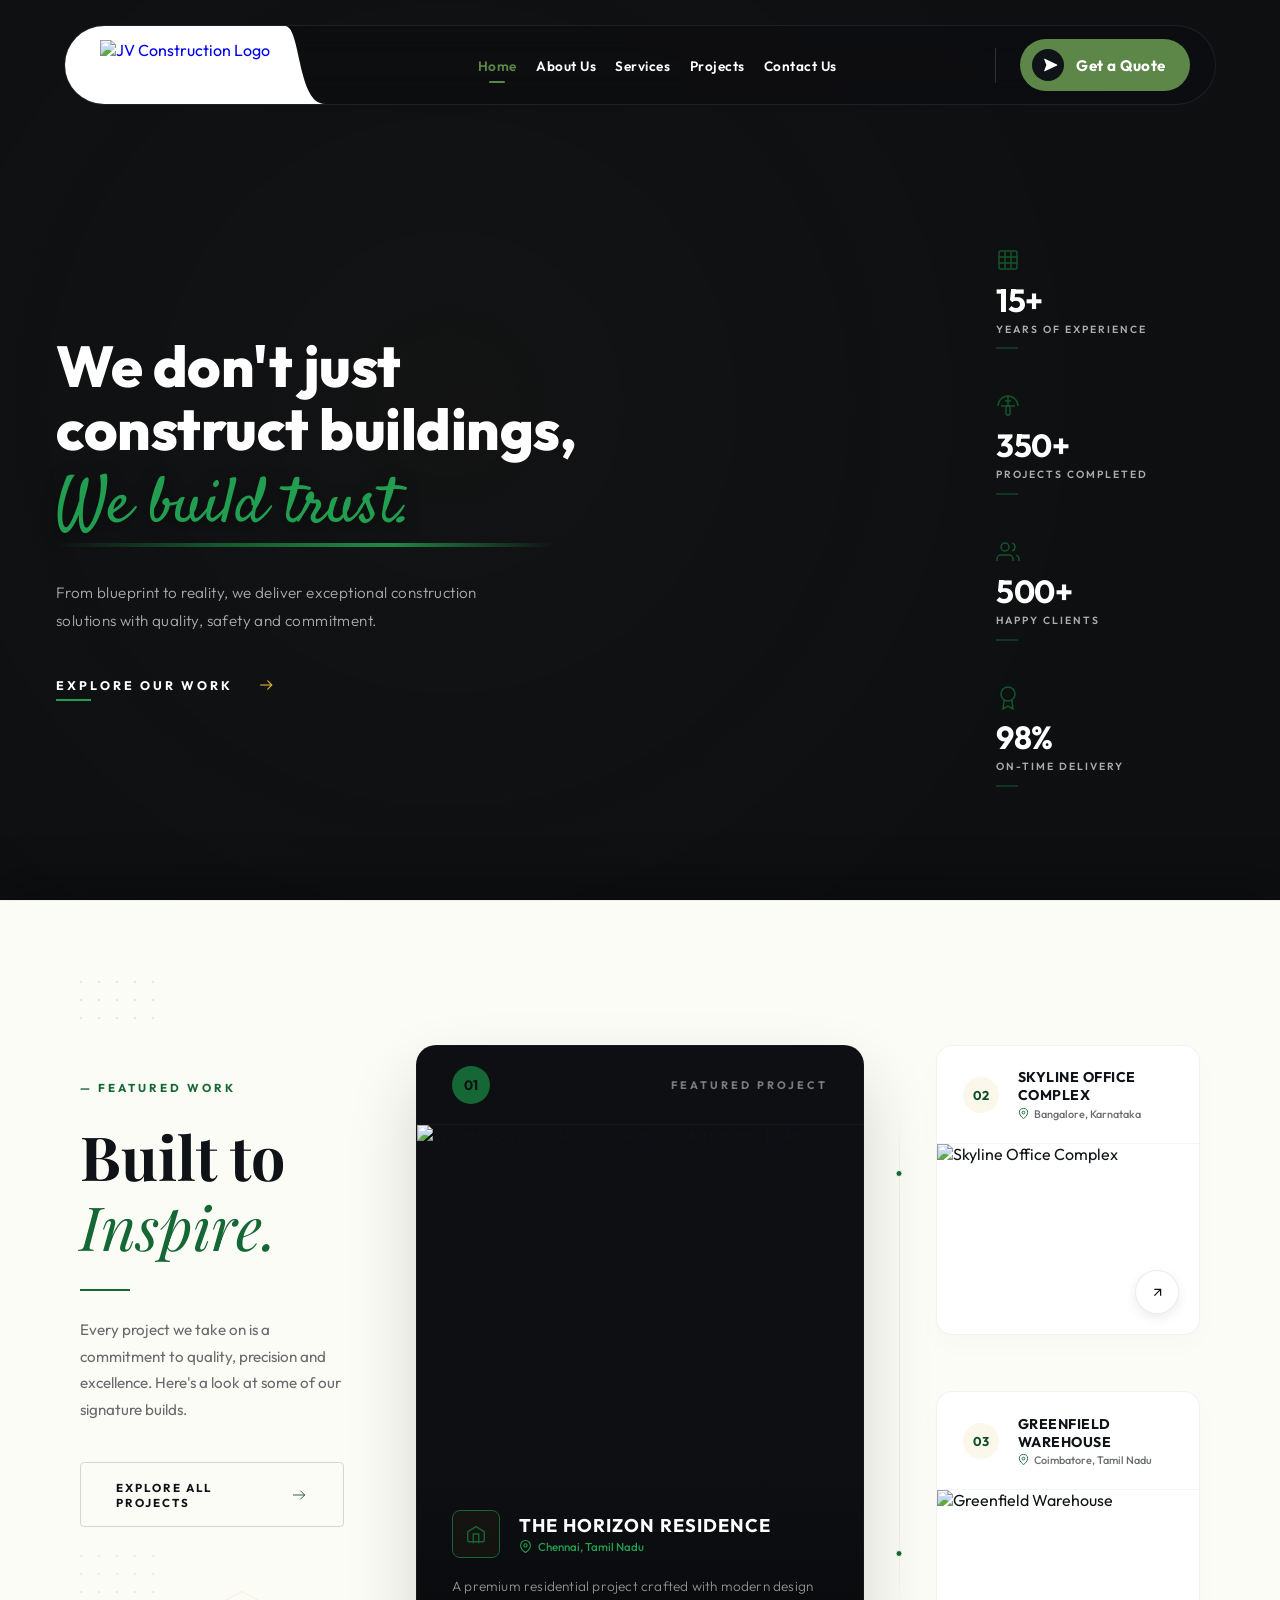
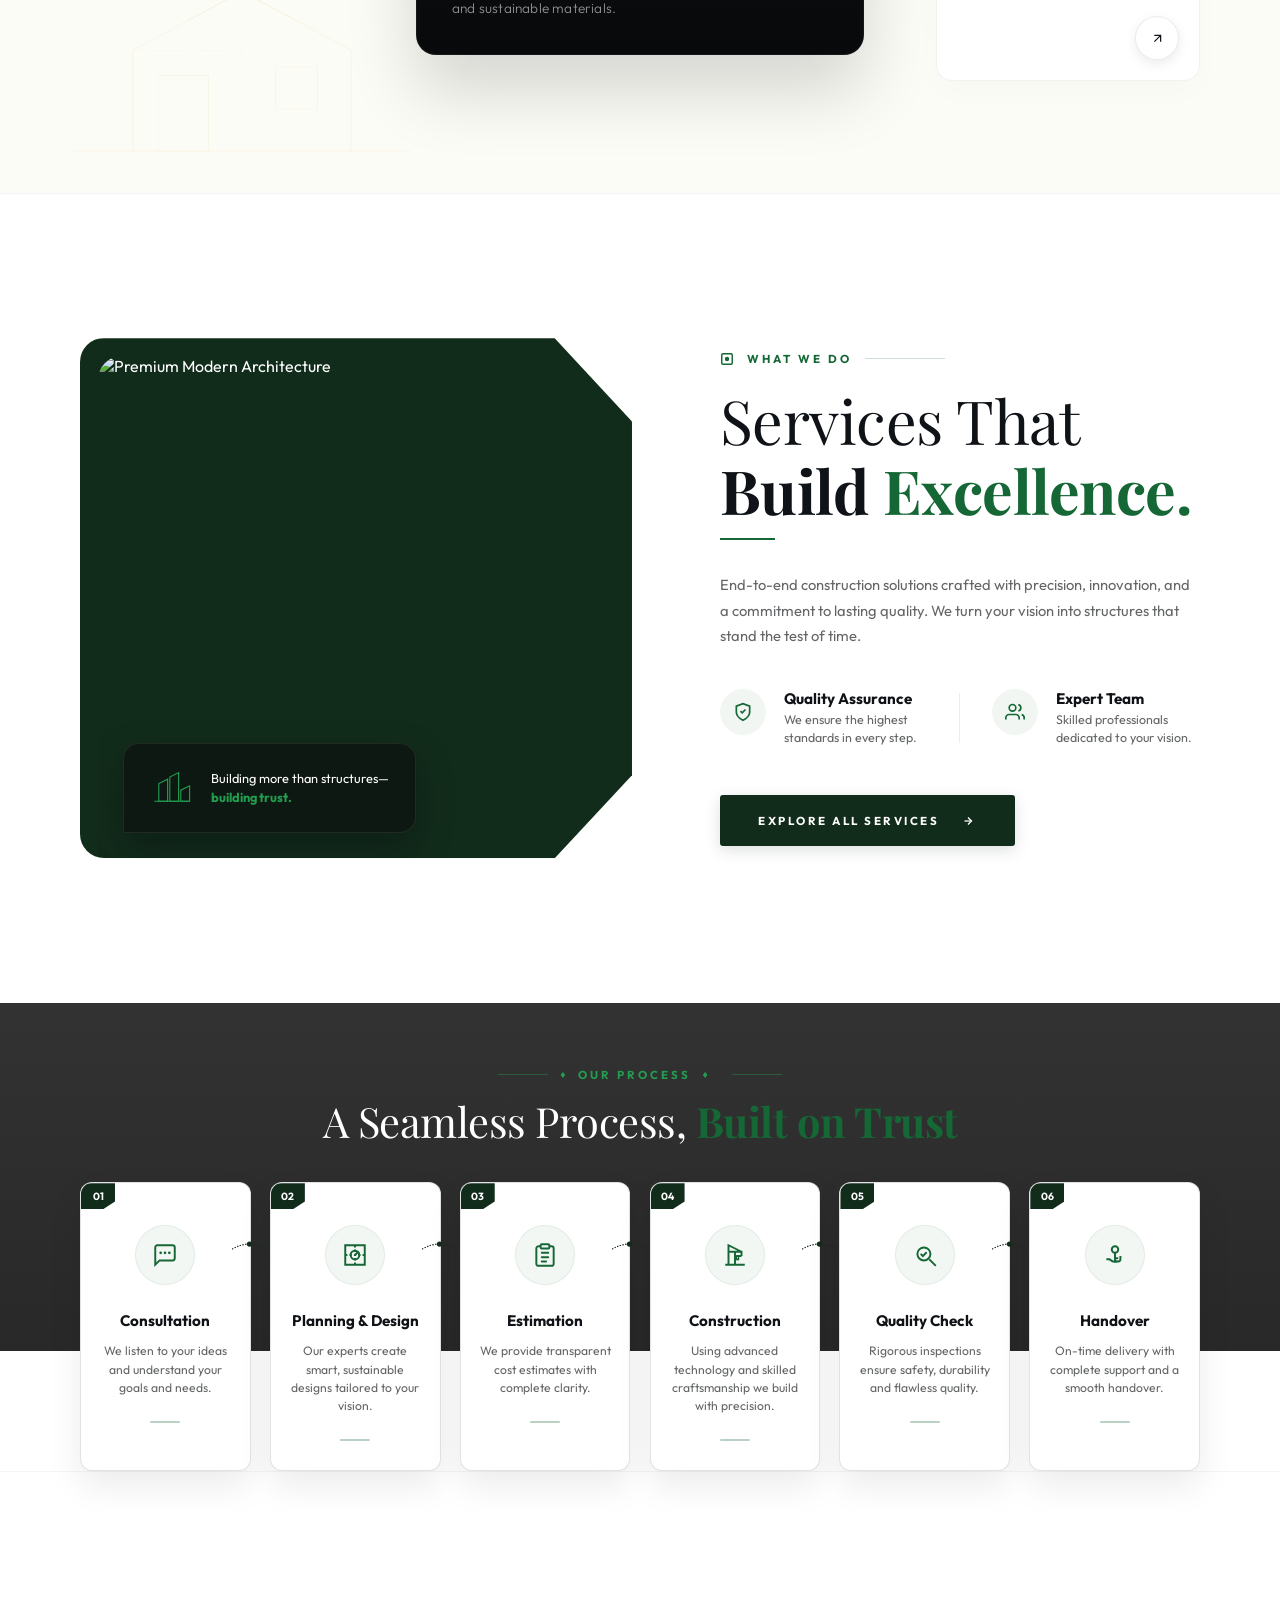
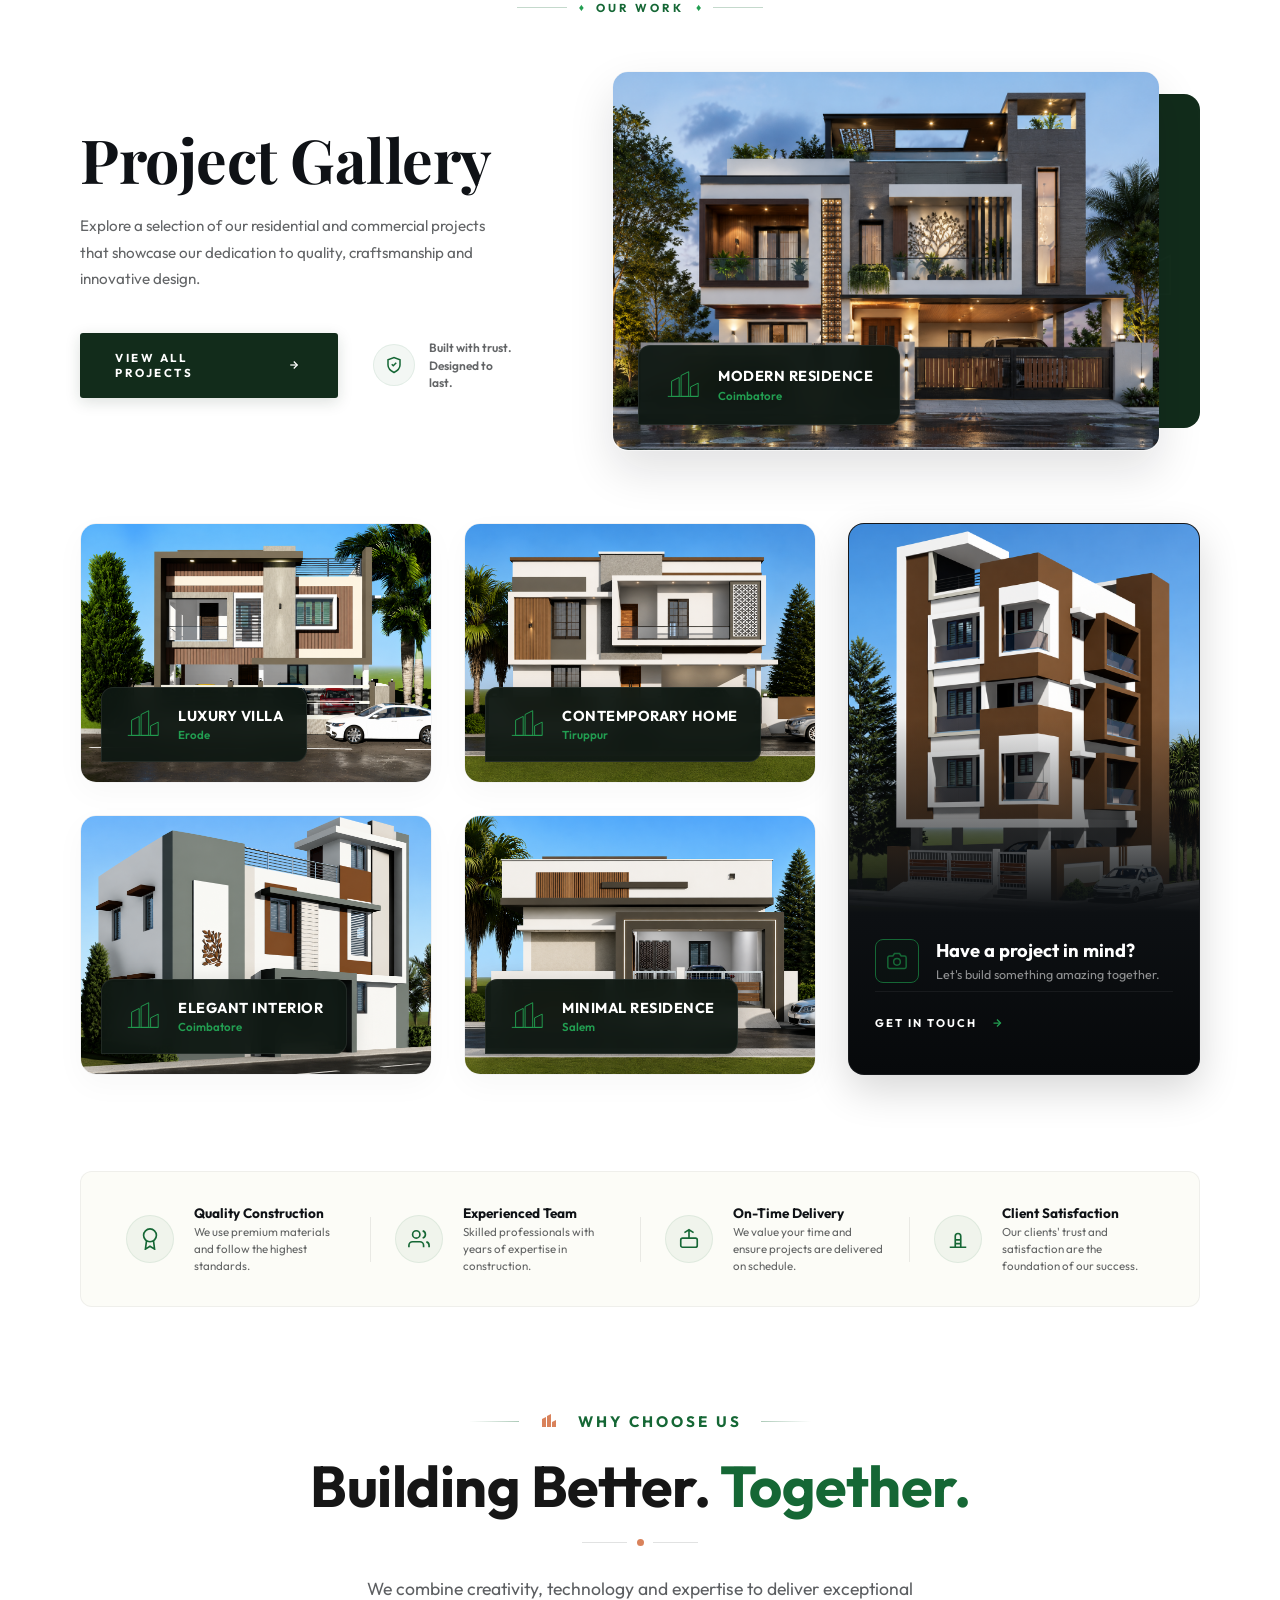
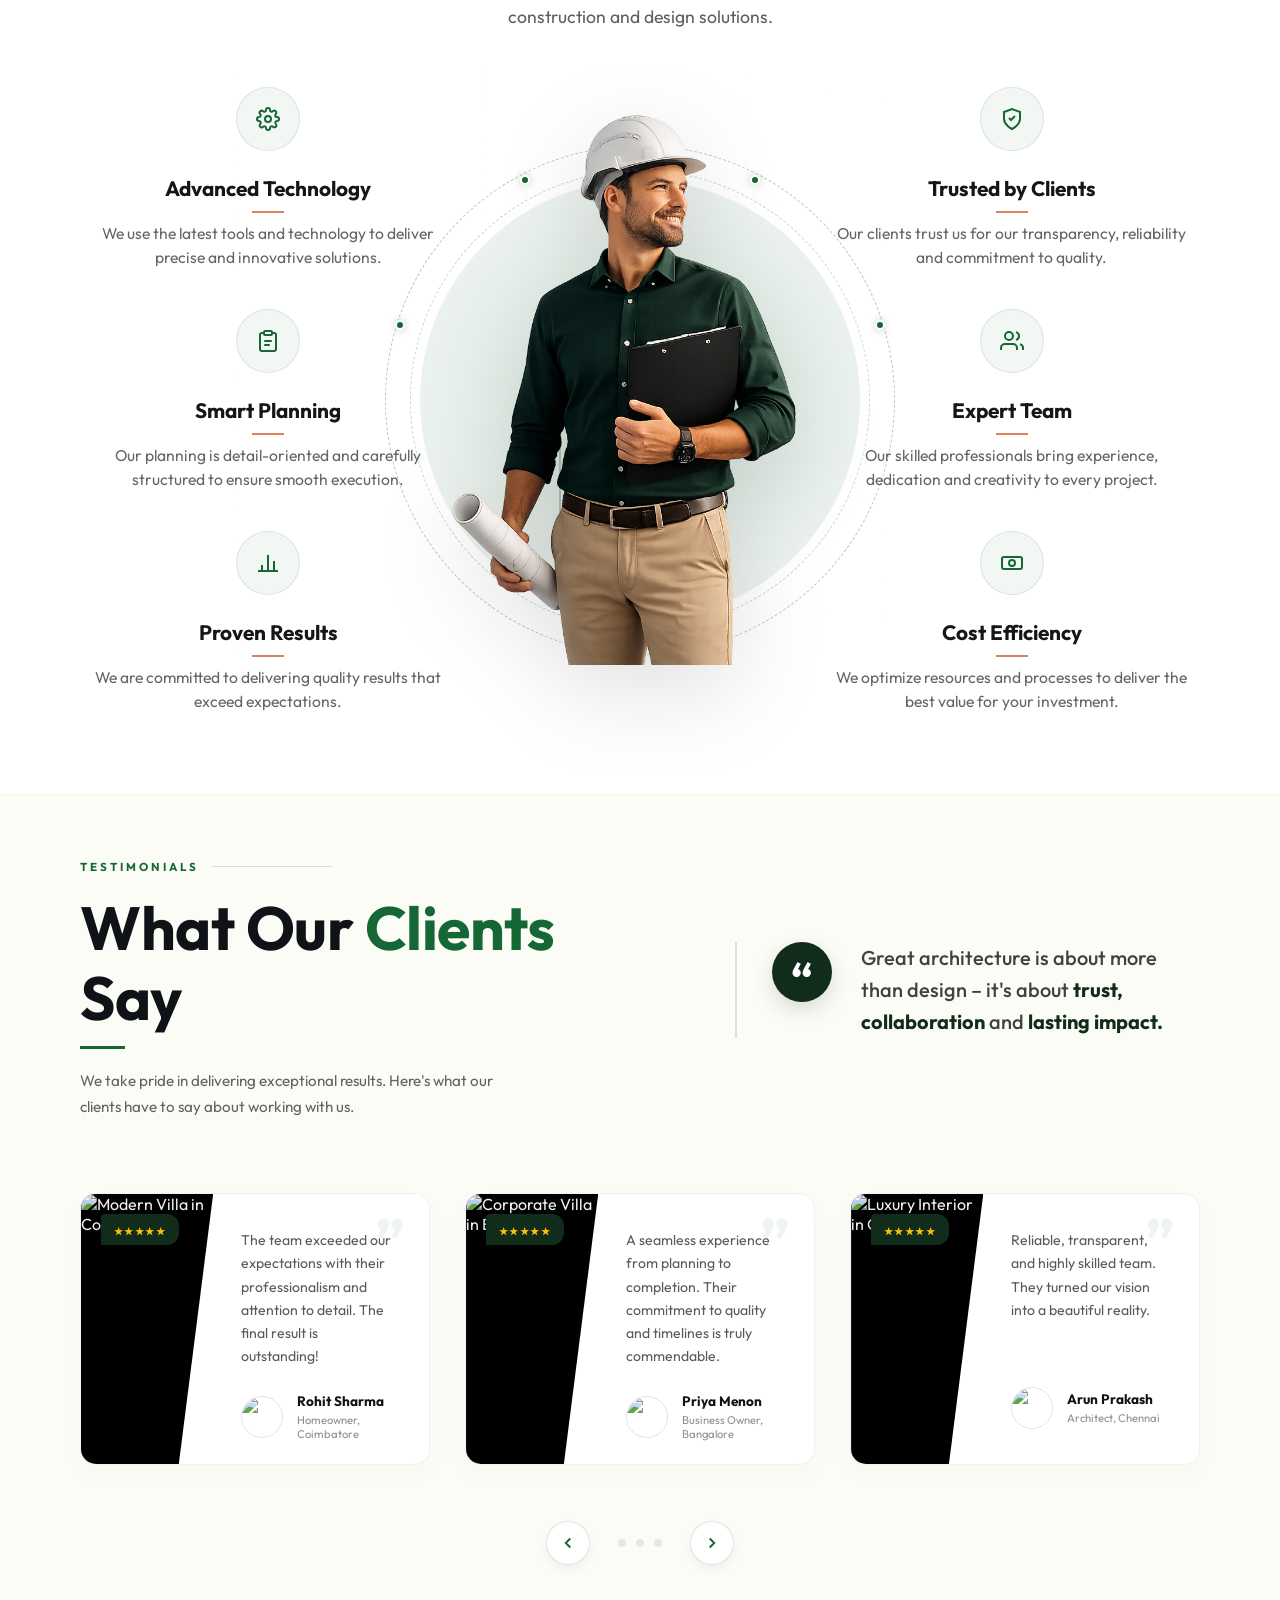
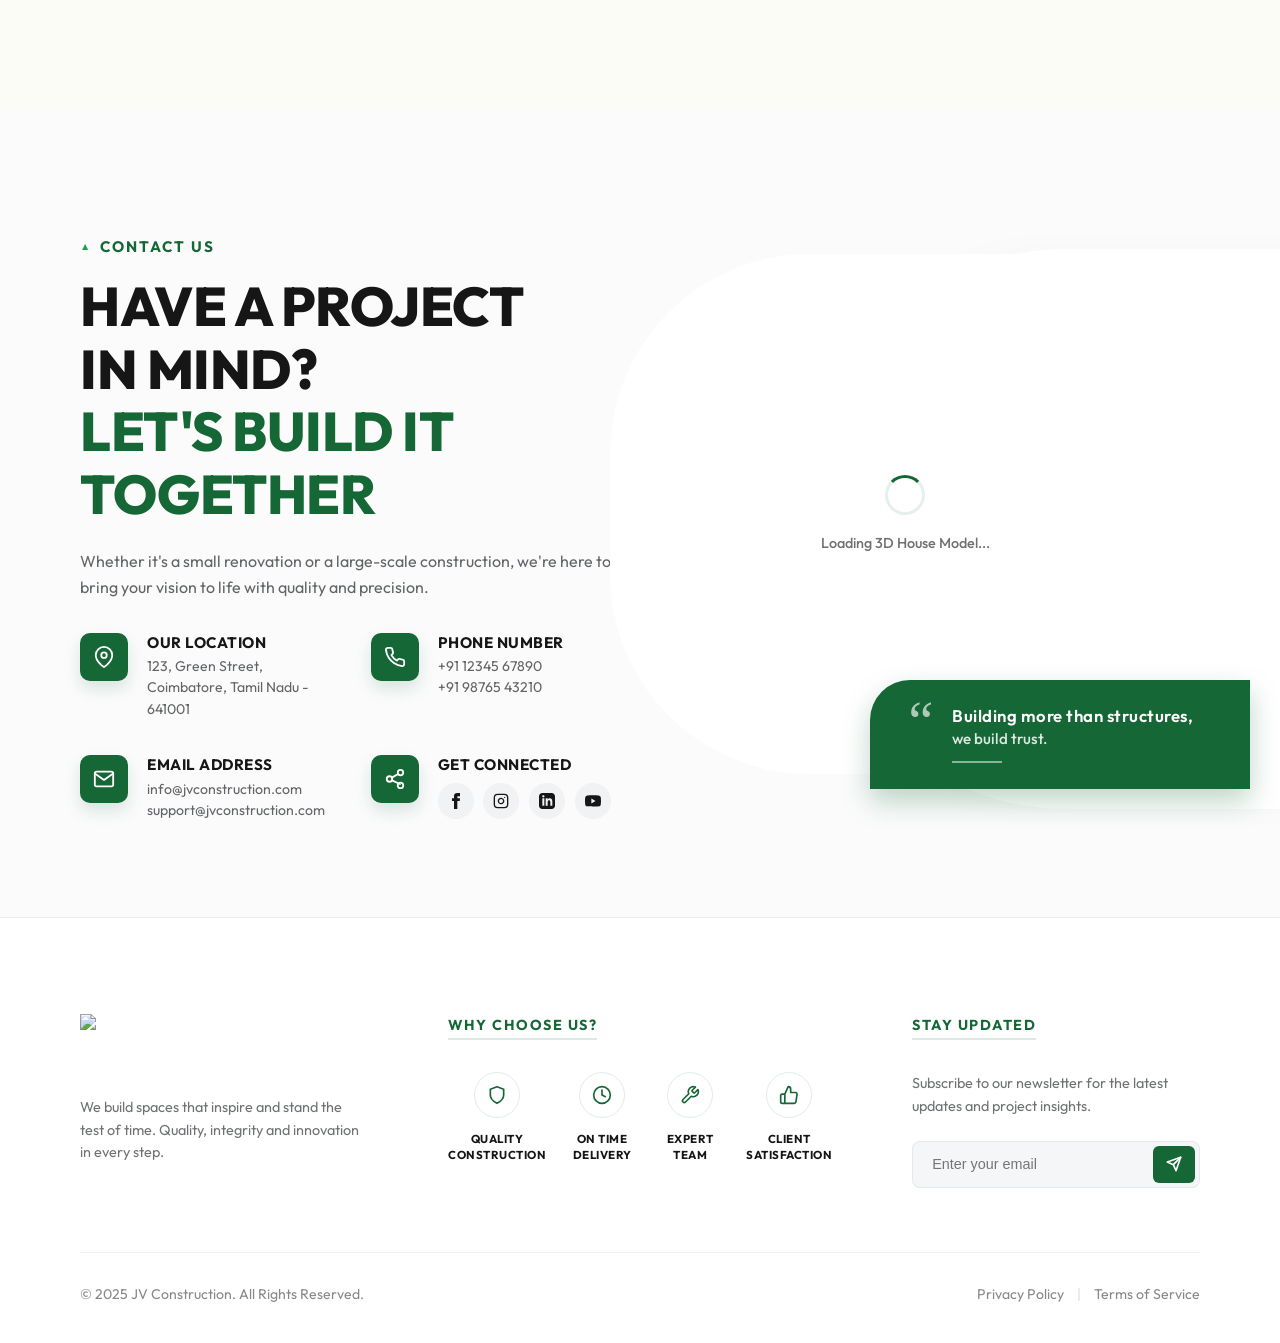
==== commit ca22b1a2: "mobile response" ====
--- a/index.html
+++ b/index.html
@@ -749,7 +749,7 @@
             </svg>
           </div>
           <div class="showcase-image-wrapper">
-            <img src="https://images.unsplash.com/photo-1600596542815-ffad4c1539a9?auto=format&fit=crop&w=1200&q=80"
+            <img src="assets/Project%20Gallery/Modern%20Residence.png"
               alt="Modern Residence in Coimbatore" class="showcase-img">
 
             <div class="project-overlay-badge size-large">
@@ -777,7 +777,7 @@
         <!-- Card 1: Luxury Villa -->
         <div class="gallery-card">
           <div class="card-image-box">
-            <img src="https://images.unsplash.com/photo-1600585154340-be6161a56a0c?auto=format&fit=crop&w=800&q=80"
+            <img src="assets/Project%20Gallery/Luxury%20Villa.png"
               alt="Luxury Villa Erode" class="gallery-card-img">
 
             <div class="project-overlay-badge">
@@ -800,7 +800,7 @@
         <!-- Card 2: Contemporary Home -->
         <div class="gallery-card">
           <div class="card-image-box">
-            <img src="https://images.unsplash.com/photo-1600607687939-ce8a6c25118c?auto=format&fit=crop&w=800&q=80"
+            <img src="assets/Project%20Gallery/Contemporary%20Home.png"
               alt="Contemporary Home Tiruppur" class="gallery-card-img">
 
             <div class="project-overlay-badge">
@@ -824,7 +824,7 @@
         <div class="gallery-combined-card">
           <!-- Upper Image Showcase with Gradient -->
           <div class="combined-card-image-box">
-            <img src="https://images.unsplash.com/photo-1600210492486-724fe5c67fb0?auto=format&fit=crop&w=800&q=80"
+            <img src="assets/Project%20Gallery/Have%20a%20project%20in%20mind.png"
               alt="Interior Design Private Residence" class="combined-card-img">
             <div class="combined-img-gradient"></div>
           </div>
@@ -861,7 +861,7 @@
         <!-- Card 4: Elegant Interior -->
         <div class="gallery-card">
           <div class="card-image-box">
-            <img src="https://images.unsplash.com/photo-1616486338812-3dadae4b4ace?auto=format&fit=crop&w=800&q=80"
+            <img src="assets/Project%20Gallery/Elegant%20Interior.png"
               alt="Elegant Interior Coimbatore" class="gallery-card-img">
 
             <div class="project-overlay-badge">
@@ -884,7 +884,7 @@
         <!-- Card 5: Minimal Residence -->
         <div class="gallery-card">
           <div class="card-image-box">
-            <img src="https://images.unsplash.com/photo-1600566753376-12c8ab7fb75b?auto=format&fit=crop&w=800&q=80"
+            <img src="assets/Project%20Gallery/Minimal%20Residence.png"
               alt="Minimal Residence Salem" class="gallery-card-img">
 
             <div class="project-overlay-badge">
@@ -1333,7 +1333,7 @@
       <!-- Contact Info / Form Container (Left half) -->
       <div class="contact-info-column">
         <div class="contact-subtitle-wrapper">
-          <div class="subtitle-diamond">♦</div>
+          <div class="subtitle-diamond">▲</div>
           <span class="contact-subtitle-text">CONTACT US</span>
         </div>
         <h2 class="contact-heading">
@@ -1343,6 +1343,9 @@
           Whether it's a small renovation or a large-scale construction, we're here to bring your vision to life with
           quality and precision.
         </p>
+
+        <!-- Mobile-only 3D Container Placeholder -->
+        <div class="contact-3d-placeholder-mobile"></div>
 
         <!-- 2x2 Grid of details -->
         <div class="contact-details-grid">
@@ -1373,7 +1376,10 @@
             </div>
             <div class="contact-detail-text">
               <h4 class="contact-detail-title">PHONE NUMBER</h4>
-              <p class="contact-detail-desc">+91 12345 67890<br>+91 98765 43210</p>
+              <p class="contact-detail-desc">
+                <span class="phone-desktop">+91 12345 67890<br>+91 98765 43210</span>
+                <span class="phone-mobile">+91 12345 67890 &nbsp;|&nbsp; +91 98765 43210</span>
+              </p>
             </div>
           </div>
 
@@ -1437,6 +1443,16 @@
             </div>
           </div>
         </div>
+
+        <!-- Mobile-only Quote Banner -->
+        <div class="contact-quote-banner-mobile">
+          <div class="quote-banner-icon">“</div>
+          <div class="quote-banner-text">
+            <p class="quote-main-text">Building more than structures,</p>
+            <p class="quote-sub-text">we build trust.</p>
+            <div class="quote-banner-line"></div>
+          </div>
+        </div>
       </div>
 
       <!-- 3D Canvas Column (Right half) -->
--- a/style.css
+++ b/style.css
@@ -121,7 +121,7 @@
   left: 0;
   width: 100%;
   height: 100%;
-  background: radial-gradient(circle at 35% 45%, rgba(7, 9, 13, 0.45) 0%, rgba(7, 9, 13, 0.8) 75%);
+  background: radial-gradient(circle at 35% 45%, rgba(7, 9, 13, 0.2) 0%, rgba(7, 9, 13, 0.5) 75%);
   z-index: 2;
 }
 
@@ -469,7 +469,7 @@
   z-index: 5;
   flex-grow: 1;
   display: grid;
-  grid-template-columns: 120px 1fr 340px;
+  grid-template-columns: 1fr 340px;
   padding: 0 5rem;
   padding-top: 135px !important;
   /* Space for floating capsule header */
@@ -481,13 +481,7 @@
 
 /* Left Sidebar (Vertical layout) */
 .left-sidebar {
-  display: flex;
-  flex-direction: column;
-  justify-content: space-between;
-  height: 70%;
-  align-items: center;
-  align-self: center;
-  position: relative;
+  display: none;
 }
 
 .vertical-text-wrapper {
@@ -530,7 +524,7 @@
 
 /* Center Content Column */
 .main-content {
-  padding: 0 5rem;
+  padding: 0 5rem 0 0;
   display: flex;
   flex-direction: column;
   justify-content: center;
@@ -1146,12 +1140,12 @@
   }
 
   .hero-container {
-    grid-template-columns: 100px 1fr 300px;
+    grid-template-columns: 1fr 300px;
     padding: 0 3.5rem;
   }
 
   .main-content {
-    padding: 0 3.5rem;
+    padding: 0 3.5rem 0 0;
   }
 
   .hero-title {
@@ -1179,7 +1173,7 @@
   }
 
   .hero-container {
-    grid-template-columns: 80px 1fr;
+    grid-template-columns: 1fr;
     grid-template-rows: 1fr auto;
     padding: 0 2.5rem 2rem 2.5rem;
     height: calc(100vh - var(--header-height) - var(--footer-height));
@@ -1187,18 +1181,18 @@
   }
 
   .main-content {
-    padding: 0 2rem;
-    grid-column: 2;
+    padding: 0;
+    grid-column: 1;
   }
 
   /* Relocate Stats sidebar horizontally at the bottom */
   .right-sidebar {
-    grid-column: 2;
+    grid-column: 1;
     grid-row: 2;
     flex-direction: row;
     width: 100%;
     justify-content: space-between;
-    padding-left: 2rem;
+    padding-left: 0;
     padding-top: 2rem;
     gap: 1.5rem;
     border-left: none;
@@ -1207,8 +1201,8 @@
 
   .right-sidebar::before {
     top: 0;
-    left: 2rem;
-    width: calc(100% - 2rem);
+    left: 0;
+    width: 100%;
     height: 1px;
     background: linear-gradient(to right, rgba(255, 255, 255, 0.08), transparent);
   }
@@ -1225,12 +1219,6 @@
   .stat-label {
     font-size: 0.58rem;
     white-space: nowrap;
-  }
-
-  .left-sidebar {
-    height: 90%;
-    grid-column: 1;
-    grid-row: 1 / span 2;
   }
 }
 
@@ -2981,7 +2969,7 @@
   position: relative;
   background-color: #ffffff;
   /* White background to contrast with dark process section */
-  padding: 8rem 5rem;
+  padding: 8rem 5rem 4rem 5rem;
   /* Restored normal padding since cards no longer physically overflow this section */
   z-index: 4;
   overflow: hidden;
@@ -3513,7 +3501,7 @@
 /* Laptops */
 @media (max-width: 1200px) {
   .gallery-section {
-    padding: 7rem 3.5rem;
+    padding: 7rem 3.5rem 3.5rem 3.5rem;
     /* Restored normal padding */
   }
 
@@ -3625,7 +3613,7 @@
 /* Mobiles */
 @media (max-width: 768px) {
   .gallery-section {
-    padding: 5rem 2rem;
+    padding: 5rem 2rem 2.5rem 2rem;
   }
 
   .gallery-heading {
@@ -3681,7 +3669,7 @@
     grid-column: span 2;
     display: flex;
     flex-direction: column;
-    height: 380px;
+    height: 430px;
     max-width: 100%;
     margin: 0 auto;
   }
@@ -3693,6 +3681,10 @@
     overflow: hidden;
   }
 
+  .gallery-combined-card .combined-card-img {
+    object-position: top;
+  }
+
   .gallery-combined-card .combined-card-content {
     flex: 1;
     padding: 1rem 1.4rem;
@@ -3748,7 +3740,7 @@
 /* Small Mobiles */
 @media (max-width: 480px) {
   .gallery-section {
-    padding: 4.5rem 1.25rem;
+    padding: 4.5rem 1.25rem 2.25rem 1.25rem;
   }
 
   .gallery-heading {
@@ -3809,7 +3801,7 @@
   }
 
   .gallery-combined-card {
-    height: 310px;
+    height: 360px;
     max-width: 100%;
   }
 
@@ -3860,7 +3852,7 @@
   position: relative;
   background-color: #fcfcf7;
   /* Warm cream background */
-  padding: 8rem 5rem;
+  padding: 4rem 5rem;
   z-index: 5;
   overflow: hidden;
   border-top: 1px solid rgba(15, 18, 22, 0.03);
@@ -4325,7 +4317,7 @@
 /* Laptops */
 @media (max-width: 1200px) {
   .testimonials-section {
-    padding: 7rem 3.5rem;
+    padding: 3.5rem 3.5rem;
   }
 
   .testimonials-heading {
@@ -4375,10 +4367,24 @@
   }
 
   .testimonials-grid {
-    grid-template-columns: repeat(2, 1fr);
+    display: flex;
+    flex-direction: row;
+    flex-wrap: nowrap;
     gap: 1.8rem;
     max-width: 680px;
     margin: 0 auto 3.5rem auto;
+    overflow: visible;
+    position: relative;
+  }
+
+  .testimonial-card {
+    flex: 0 0 75%;
+    max-width: 75%;
+    opacity: 0.6;
+    transform: scale(0.92);
+    transition: transform 0.5s cubic-bezier(0.25, 0.46, 0.45, 0.94),
+      opacity 0.5s ease,
+      box-shadow 0.4s ease;
   }
 
   /* Card 3 spans 2 columns at the bottom of the grid on tablet */
@@ -4404,7 +4410,7 @@
 /* Mobiles */
 @media (max-width: 768px) {
   .testimonials-section {
-    padding: 5rem 2rem;
+    padding: 2.5rem 2rem;
   }
 
   .testimonials-heading {
@@ -4412,13 +4418,8 @@
   }
 
   .testimonials-grid {
-    grid-template-columns: 1fr;
-    gap: 1.8rem;
     max-width: 380px;
-  }
-
-  .testimonials-grid .testimonial-card:nth-child(3) {
-    grid-column: span 1;
+    margin: 0 auto 3.5rem auto;
   }
 
   /* Vertical Stacking for mobile */
@@ -4473,7 +4474,7 @@
 /* Small Mobiles */
 @media (max-width: 480px) {
   .testimonials-section {
-    padding: 4.5rem 1.25rem;
+    padding: 2.25rem 1.25rem;
   }
 
   .testimonials-heading {
@@ -4515,7 +4516,7 @@
 .why-choose-us-section {
   position: relative;
   background-color: #ffffff;
-  padding: 5rem 5rem;
+  padding: 2.5rem 5rem 5rem 5rem;
   z-index: 5;
   overflow: hidden;
 }
@@ -4907,7 +4908,7 @@
    ========================================================================== */
 @media (max-width: 1024px) {
   .why-choose-us-section {
-    padding: 5rem 1.5rem;
+    padding: 2.5rem 1.5rem 5rem 1.5rem;
   }
 
   .why-heading {
@@ -5016,7 +5017,7 @@
 
 @media (max-width: 768px) {
   .why-choose-us-section {
-    padding: 4rem 1rem;
+    padding: 2rem 1rem 4rem 1rem;
   }
 
   .why-heading {
@@ -5102,7 +5103,7 @@
 
 @media (max-width: 480px) {
   .why-choose-us-section {
-    padding: 3rem 0.5rem;
+    padding: 1.5rem 0.5rem 3rem 0.5rem;
   }
 
   .why-heading {
@@ -5205,6 +5206,22 @@
 .contact-info-column {
   position: relative;
   z-index: 2;
+}
+
+.contact-3d-placeholder-mobile {
+  display: none;
+}
+
+.contact-quote-banner-mobile {
+  display: none;
+}
+
+.phone-mobile {
+  display: none;
+}
+
+.phone-desktop {
+  display: inline;
 }
 
 .contact-subtitle-wrapper {
@@ -5358,13 +5375,15 @@
 
 .threejs-container {
   position: relative;
-  width: 100%;
+  width: calc(100% + 6rem);
   height: 100%;
-  z-index: 15;
+  z-index: 20;
   /* Sits above the background mask */
   display: flex;
   align-items: center;
   justify-content: center;
+  margin-top: -30px; /* shift slightly top */
+  margin-left: -6rem; /* overlap the left container */
 }
 
 #threejs-canvas {
@@ -5422,7 +5441,7 @@
   padding: 1.6rem 2.4rem;
   border-radius: 40px 0 0 0;
   /* Curved top-left corner */
-  z-index: 20;
+  z-index: 21;
   /* High z-index to overlay on top of 3D canvas and mask */
   display: flex;
   gap: 1.2rem;
@@ -5759,29 +5778,86 @@
 @media (max-width: 992px) {
   .contact-container {
     grid-template-columns: 1fr;
-    gap: 4rem;
+    gap: 2.5rem;
   }
 
   .contact-3d-column {
-    height: 480px;
-  }
-
-  .contact-3d-bg-mask {
-    top: 0;
-    bottom: 0;
-    right: 0;
+    display: none !important;
+  }
+
+  .contact-3d-placeholder-mobile {
+    display: block;
     width: 100%;
-    border-radius: 120px 120px 0 0;
-    /* Top curve only */
-  }
-
-  .contact-quote-banner {
-    right: 20px;
-    bottom: 20px;
-  }
-
-  .threejs-loader-overlay {
-    border-radius: 120px 120px 0 0;
+    margin: 0.8rem 0 1.2rem 0;
+    border-radius: 16px;
+    overflow: hidden;
+  }
+
+  .contact-3d-placeholder-mobile #house-3d-container {
+    width: 100% !important;
+    height: 350px;
+    margin-top: 0 !important;
+    margin-left: 0 !important;
+    border-radius: 16px;
+    background: radial-gradient(circle, #f0f7ff 0%, #dbeafe 100%);
+    border: 1px solid rgba(15, 18, 22, 0.08);
+    box-shadow: 0 8px 24px rgba(0, 0, 0, 0.03);
+  }
+
+  .contact-3d-placeholder-mobile .threejs-loader-overlay {
+    border-radius: 16px;
+  }
+
+  .contact-quote-banner-mobile {
+    display: flex;
+    flex-direction: column;
+    align-items: center;
+    text-align: center;
+    background-color: #122c1b;
+    color: #ffffff;
+    padding: 1.4rem 1.2rem;
+    border-radius: 16px;
+    margin-top: 1.2rem;
+    width: 100%;
+    box-shadow: 0 10px 25px rgba(18, 44, 27, 0.12);
+  }
+
+  .contact-quote-banner-mobile .quote-banner-icon {
+    font-family: Georgia, serif;
+    font-size: 3.5rem;
+    line-height: 1;
+    color: #ffffff;
+    opacity: 0.85;
+    margin-bottom: -0.2rem;
+  }
+
+  .contact-quote-banner-mobile .quote-banner-text {
+    display: flex;
+    flex-direction: column;
+    align-items: center;
+    gap: 0.2rem;
+  }
+
+  .contact-quote-banner-mobile .quote-main-text {
+    font-family: var(--font-sans);
+    font-weight: 600;
+    font-size: 1.15rem;
+    letter-spacing: 0.5px;
+  }
+
+  .contact-quote-banner-mobile .quote-sub-text {
+    font-family: var(--font-sans);
+    font-weight: 500;
+    font-size: 1.05rem;
+    opacity: 0.9;
+  }
+
+  .contact-quote-banner-mobile .quote-banner-line {
+    width: 40px;
+    height: 2px;
+    background-color: #ffffff;
+    margin-top: 0.8rem;
+    opacity: 0.6;
   }
 
   .footer-top-row {
@@ -5794,7 +5870,6 @@
     max-width: 100%;
   }
 
-  .footer-brand-column,
   .footer-badges-column,
   .footer-newsletter-column {
     display: flex;
@@ -5803,52 +5878,170 @@
     text-align: center;
   }
 
-  .footer-brand-description {
-    max-width: 480px;
-  }
-
-  .footer-badges-row {
+  .footer-brand-column {
+    display: flex;
+    flex-direction: row;
+    align-items: center;
+    text-align: left;
+    gap: 1.5rem;
     width: 100%;
     max-width: 600px;
+    margin: 0 auto;
+  }
+
+  .footer-logo-wrapper {
+    margin-bottom: 0 !important;
+    flex-shrink: 0;
+  }
+
+  .footer-logo-img {
+    height: 55px;
+    width: auto;
+  }
+
+  .footer-brand-description {
+    font-size: 0.85rem;
+    line-height: 1.55;
+    margin-bottom: 0;
+    max-width: 480px;
+    text-align: left;
+    color: rgba(15, 18, 22, 0.65);
+  }
+
+  .footer-badges-row {
+    display: flex;
+    flex-direction: row;
+    justify-content: space-between;
+    width: 100%;
+    max-width: 100%;
+    gap: 0;
+  }
+
+  .footer-badge-item {
+    flex: 1;
+    display: flex;
+    flex-direction: column;
+    align-items: center;
+    text-align: center;
+    border-right: 1px solid rgba(15, 18, 22, 0.08);
+    padding: 0 0.25rem;
+  }
+
+  .footer-badge-item:last-child {
+    border-right: none;
+  }
+
+  .footer-badge-icon {
+    width: 34px;
+    height: 34px;
+    border: 1.5px solid rgba(21, 103, 53, 0.15);
+  }
+
+  .footer-badge-icon svg {
+    width: 16px;
+    height: 16px;
+  }
+
+  .footer-badge-text {
+    font-size: 0.62rem;
+    letter-spacing: 0px;
+    line-height: 1.3;
+    margin-top: 0.5rem;
+  }
+
+  .footer-badge-text::after {
+    content: '';
+    display: block;
+    width: 16px;
+    height: 1.5px;
+    background-color: var(--gold-bright);
+    margin: 0.4rem auto 0 auto;
+  }
+
+  .footer-column-title::after {
+    display: none;
+  }
+
+  .footer-column-title {
+    margin-bottom: 1.5rem;
+    color: var(--gold-metallic);
+    font-size: 0.9rem;
+    font-weight: 700;
   }
 }
 
 @media (max-width: 768px) {
   .contact-section {
-    padding: 5rem 2rem;
+    padding: 3rem 1.5rem;
   }
 
   .contact-heading {
     font-size: 2.4rem;
+    margin-bottom: 0.8rem;
+  }
+
+  .contact-heading::after {
+    content: '';
+    display: block;
+    width: 50px;
+    height: 3px;
+    background-color: var(--gold-metallic);
+    margin-top: 0.8rem;
+  }
+
+  .contact-description {
+    margin-bottom: 1rem;
   }
 
   .contact-details-grid {
     grid-template-columns: 1fr;
-    gap: 1.8rem;
-  }
-
-  .contact-3d-column {
-    height: 400px;
-  }
-
-  .contact-quote-banner {
-    position: relative;
-    right: 0;
-    bottom: 0;
+    gap: 0.8rem;
+  }
+
+  .contact-detail-card {
+    background-color: #ffffff;
+    border-radius: 16px;
+    padding: 0.8rem 1rem;
+    box-shadow: 0 5px 15px rgba(0, 0, 0, 0.02);
+    border: 1px solid rgba(15, 18, 22, 0.05);
     width: 100%;
-    margin-top: 1.5rem;
-    border-radius: 16px;
-    box-shadow: 0 8px 20px rgba(21, 103, 53, 0.15);
+    align-items: center;
+    transition: transform 0.3s ease;
+  }
+
+  .contact-social-row {
+    display: flex;
+    gap: 0.6rem;
+  }
+
+  .contact-social-btn {
+    width: 36px;
+    height: 36px;
+    border-radius: 8px;
+    background-color: #ffffff;
+    border: 1px solid rgba(15, 18, 22, 0.12);
+    color: var(--gold-metallic);
+    display: flex;
+    align-items: center;
+    justify-content: center;
+  }
+
+  .contact-social-btn:hover {
+    background-color: var(--gold-metallic);
+    color: #ffffff;
+    border-color: var(--gold-metallic);
+  }
+
+  .phone-mobile {
+    display: inline;
+  }
+
+  .phone-desktop {
+    display: none;
   }
 
   .site-footer {
     padding: 4rem 2rem 2rem 2rem;
-  }
-
-  .footer-badges-row {
-    display: grid;
-    grid-template-columns: 1fr 1fr;
-    gap: 2rem;
   }
 }
 
@@ -5861,25 +6054,21 @@
     font-size: 2rem;
   }
 
-  .contact-3d-column {
-    height: 320px;
-  }
-
-  .contact-3d-bg-mask {
-    border-radius: 60px 60px 0 0;
-  }
-
-  .threejs-loader-overlay {
-    border-radius: 60px 60px 0 0;
-  }
-
   .site-footer {
     padding: 3.5rem 1.25rem 2rem 1.25rem;
   }
 
   .footer-badges-row {
-    grid-template-columns: 1fr;
-    gap: 1.8rem;
+    display: flex;
+    flex-direction: row;
+    justify-content: space-between;
+    width: 100%;
+    max-width: 100%;
+    gap: 0;
+  }
+
+  .footer-badge-text {
+    font-size: 0.58rem;
   }
 
   .footer-bottom-row {
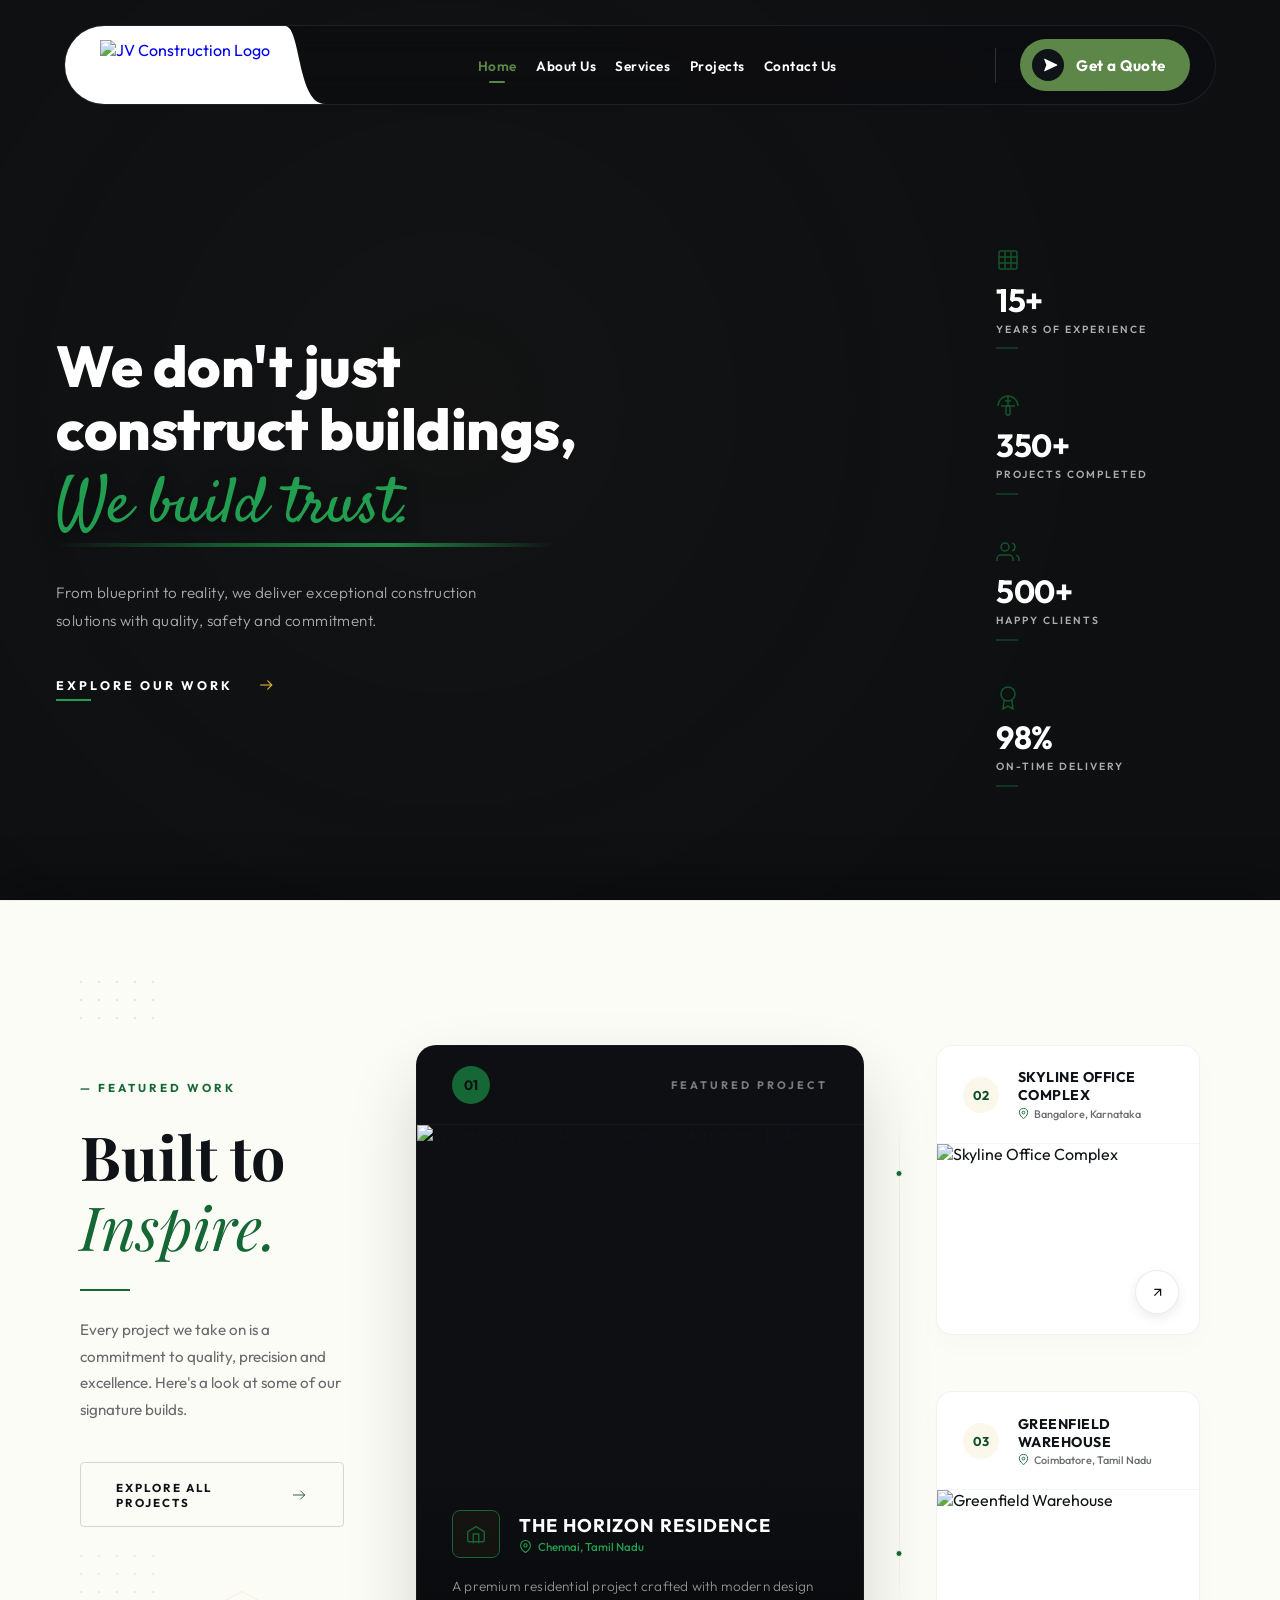
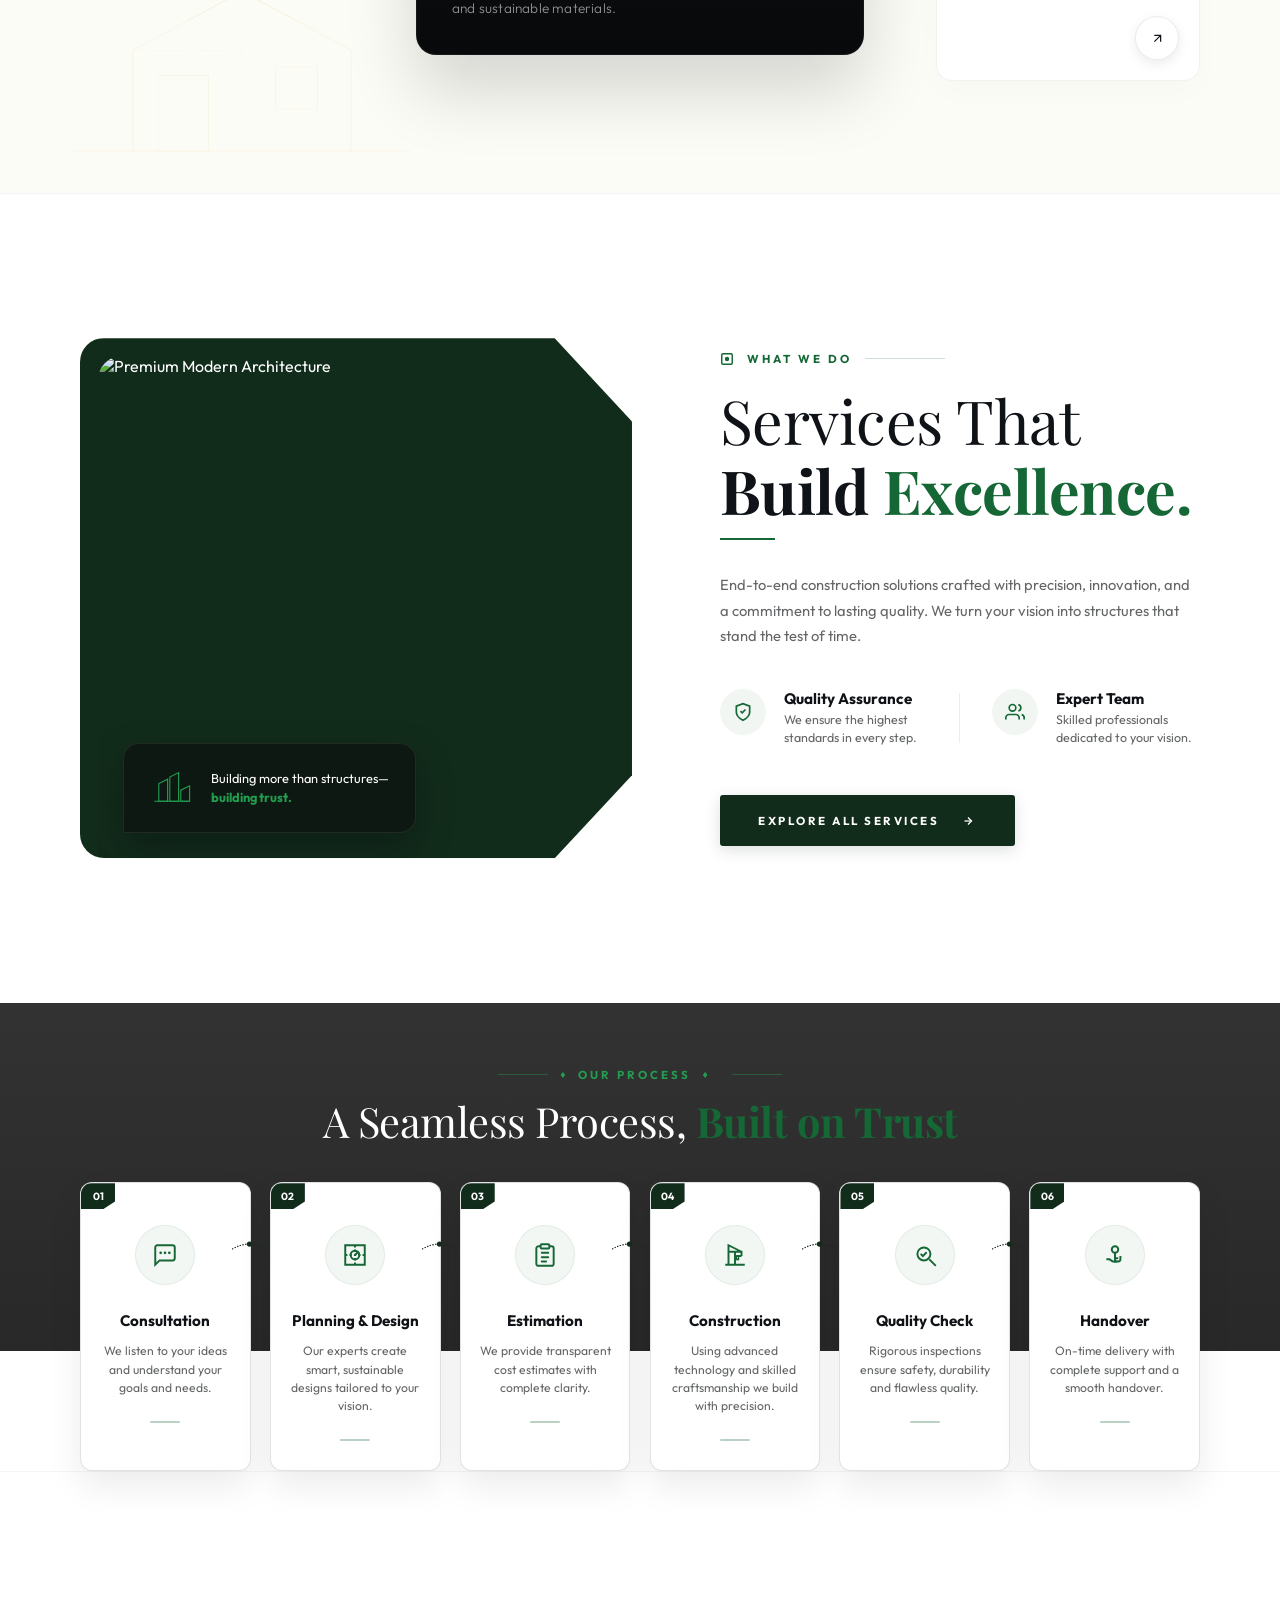
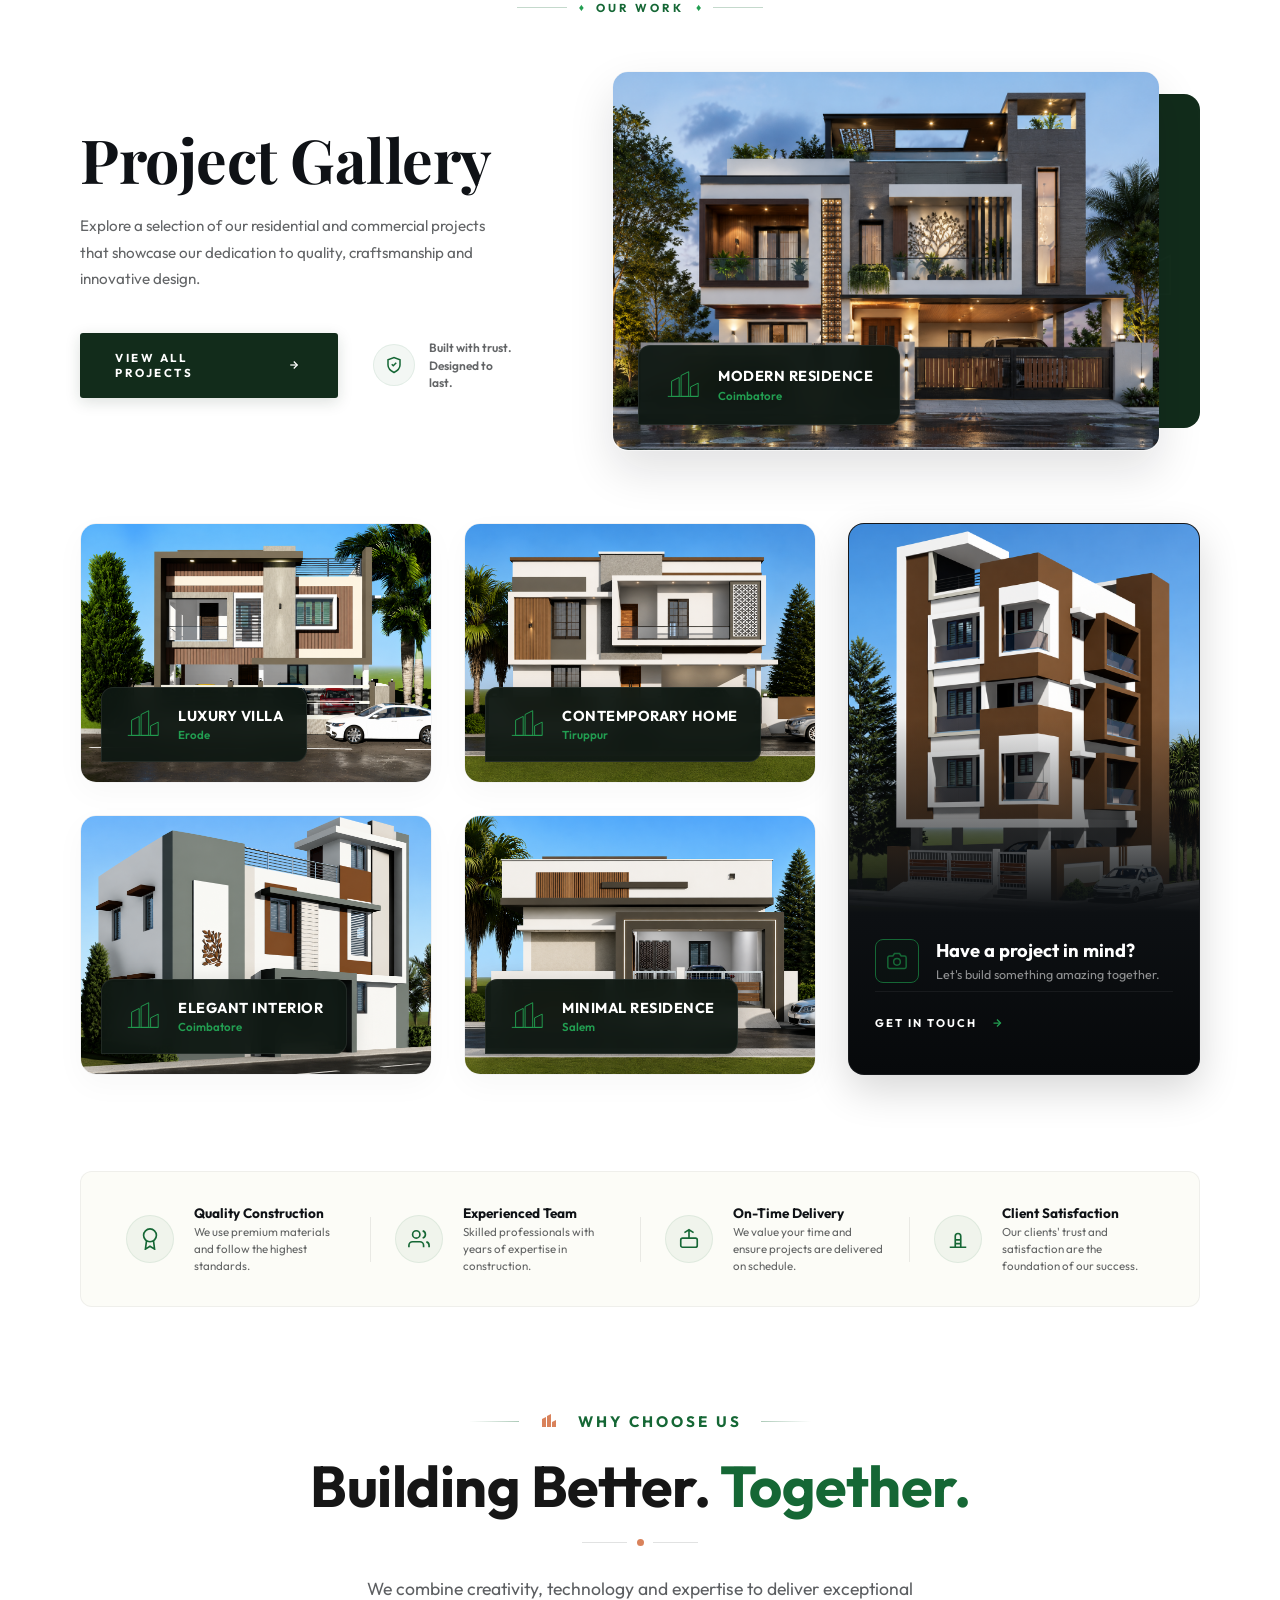
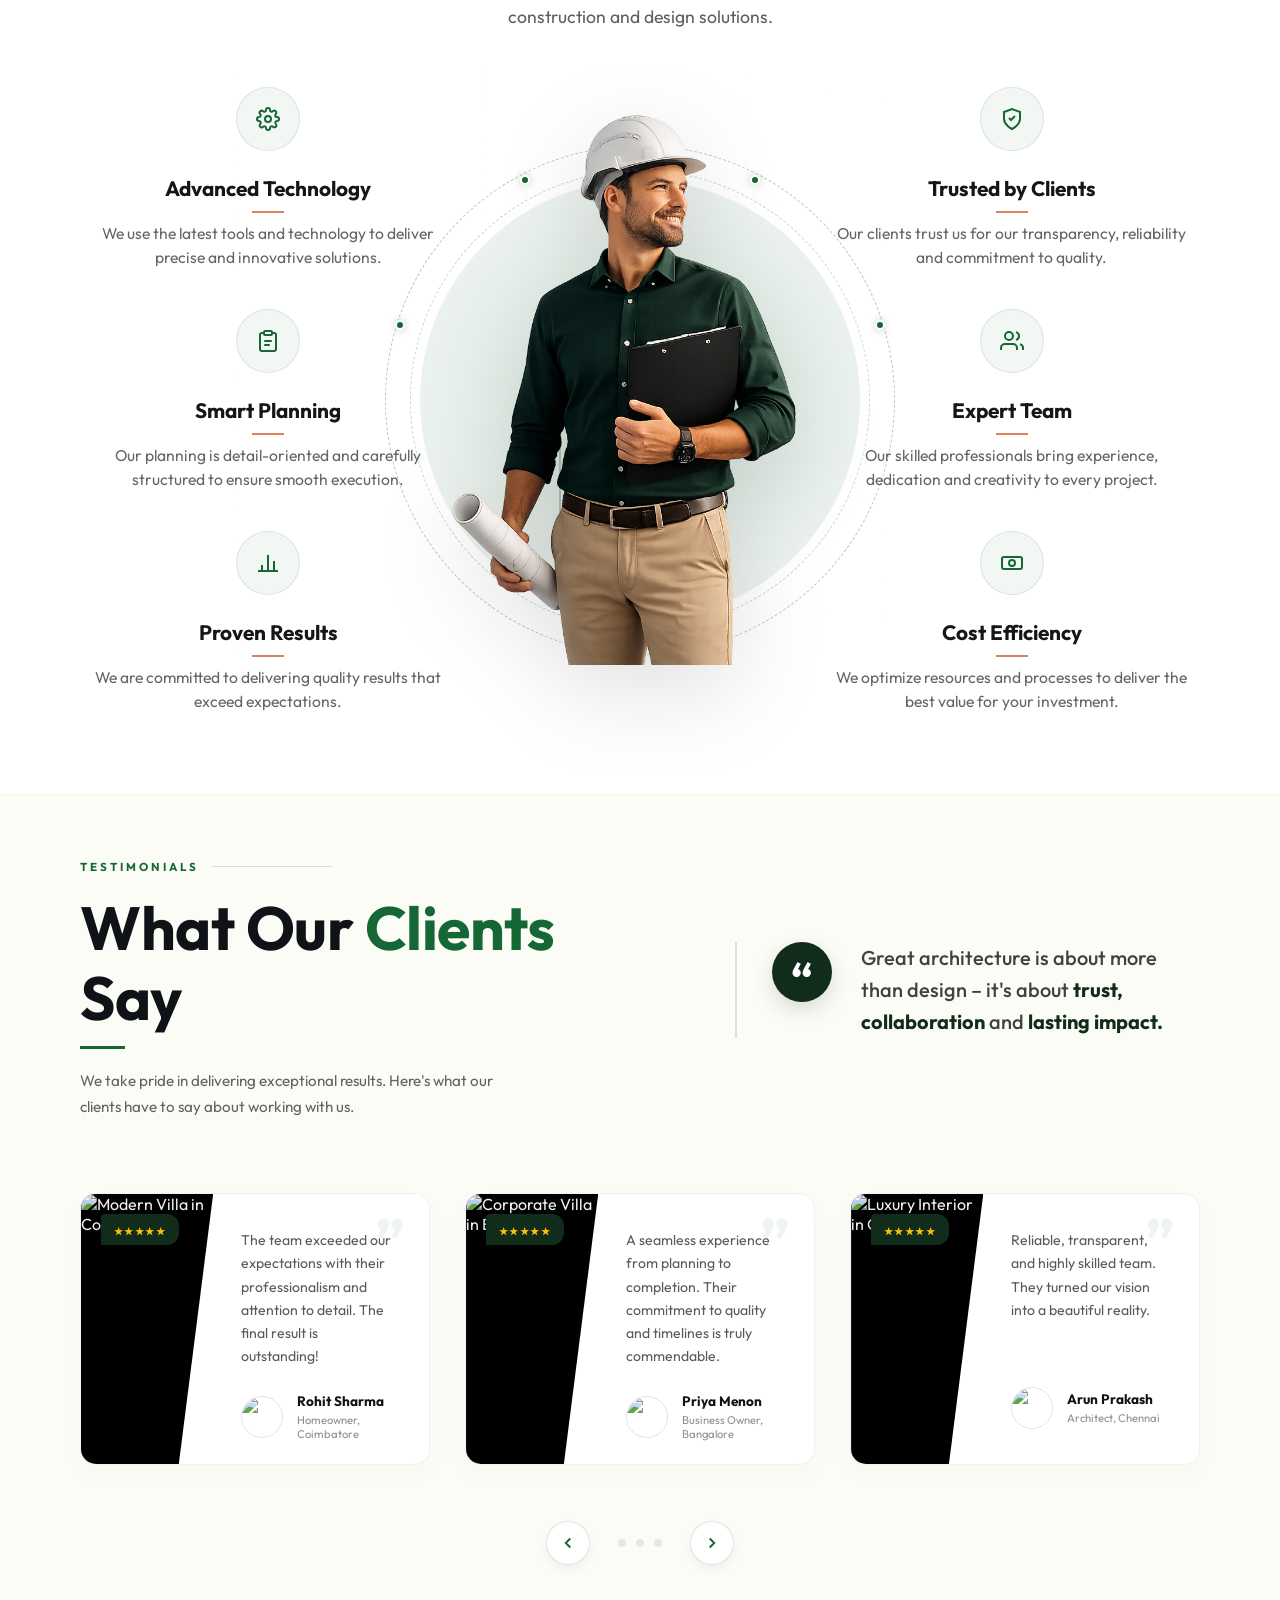
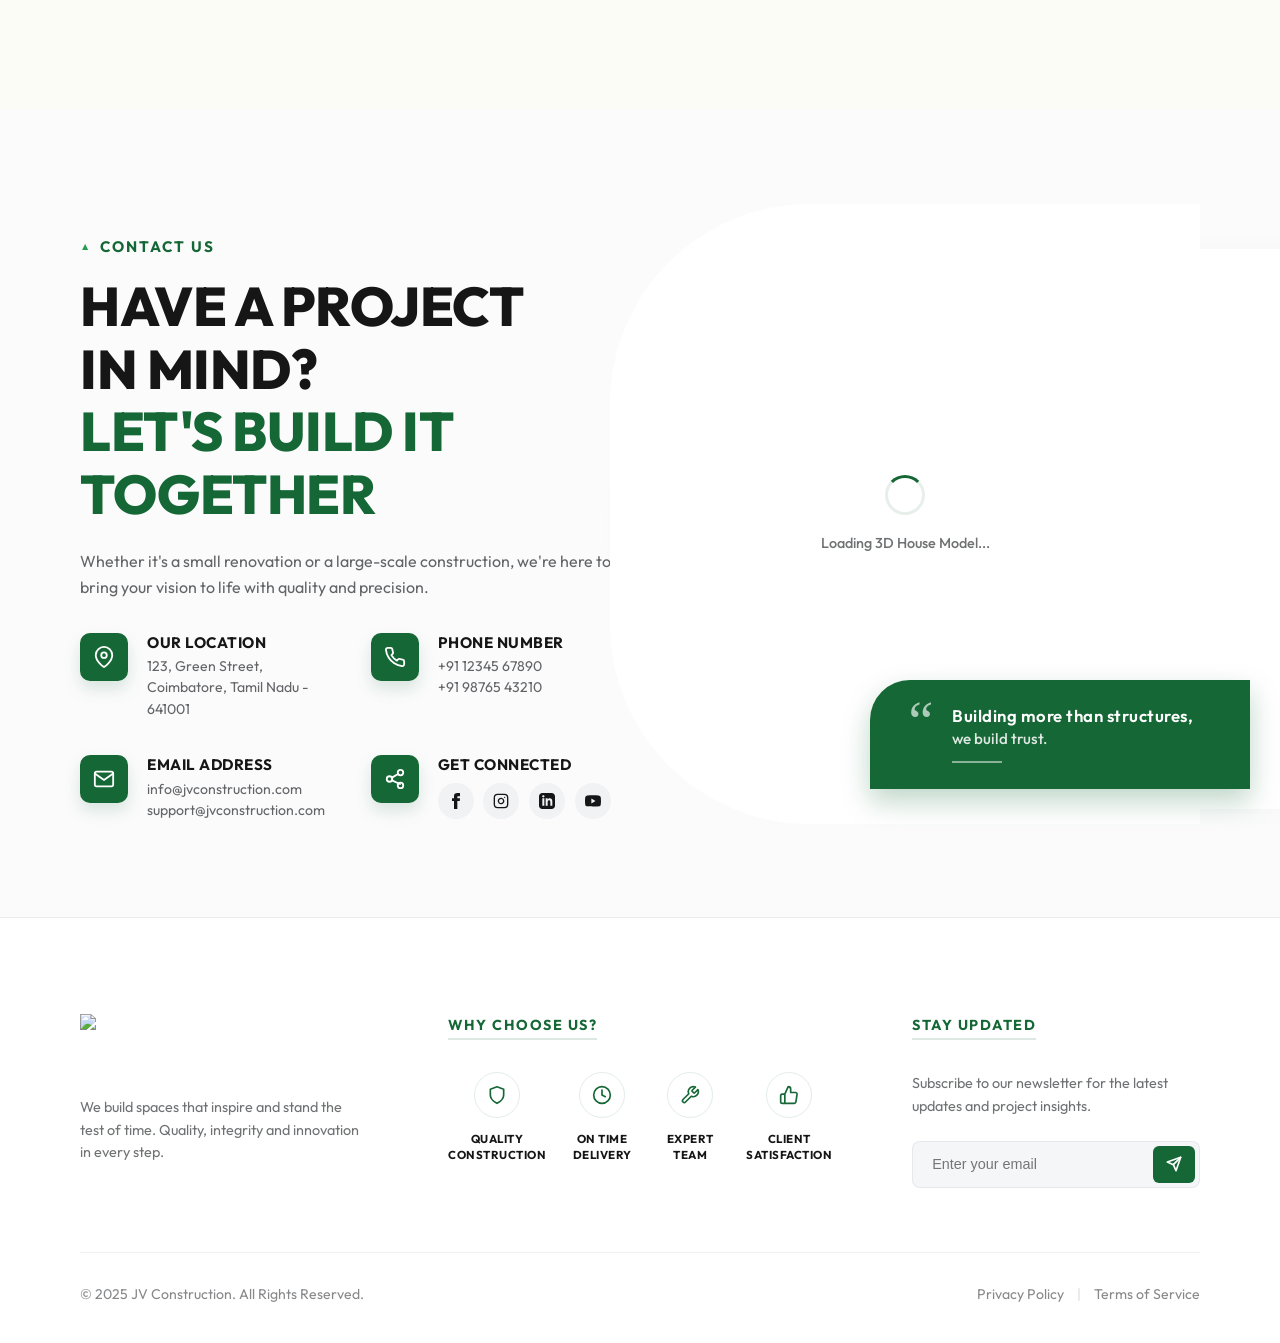
==== commit 1b5810d9: "video and footer correction" ====
--- a/index.html
+++ b/index.html
@@ -7,6 +7,12 @@
   <meta name="description"
     content="Nexora Constructions - Leading construction solutions built on quality, safety, and unwavering commitment. We don't just construct buildings, we build trust.">
   <title>Nexora Constructions | Premium Commercial & Residential Architecture</title>
+
+  <!-- Favicons -->
+  <link rel="apple-touch-icon" sizes="180x180" href="assets/favicons/apple-touch-icon.png">
+  <link rel="icon" type="image/png" sizes="32x32" href="assets/favicons/favicon-32x32.png">
+  <link rel="icon" type="image/png" sizes="16x16" href="assets/favicons/favicon-16x16.png">
+  <link rel="icon" href="assets/favicons/favicon.ico">
 
   <!-- Google Fonts: Outfit (Sans-Serif) & Satisfy (Script) -->
   <link rel="preconnect" href="https://fonts.googleapis.com">
--- a/style.css
+++ b/style.css
@@ -5205,7 +5205,7 @@
 
 .contact-info-column {
   position: relative;
-  z-index: 2;
+  z-index: 6;
 }
 
 .contact-3d-placeholder-mobile {
@@ -5356,7 +5356,7 @@
   display: flex;
   align-items: center;
   justify-content: center;
-  z-index: 12;
+  z-index: 25;
   /* Elevated to sit on top of surrounding layout panels */
 }
 
@@ -5364,26 +5364,29 @@
   position: absolute;
   top: -20px;
   bottom: -20px;
+  left: -70px;
   right: -200px;
-  width: 120%;
   background-color: #ffffff;
-  border-radius: 260px 0 0 260px;
-  /* Beautiful curved wing */
+  border-radius: 340px 0 0 340px;
+  /* Beautiful curved wing extending further left */
   z-index: 1;
   box-shadow: -15px 0 35px rgba(0, 0, 0, 0.02);
 }
 
 .threejs-container {
-  position: relative;
+  position: absolute;
+  top: -65px;
+  /* shift slightly top */
+  left: -6rem;
+  /* overlap the left container */
   width: calc(100% + 6rem);
-  height: 100%;
+  height: calc(100% + 100px);
+  /* extended height to prevent bottom clipping */
   z-index: 20;
   /* Sits above the background mask */
   display: flex;
   align-items: center;
   justify-content: center;
-  margin-top: -30px; /* shift slightly top */
-  margin-left: -6rem; /* overlap the left container */
 }
 
 #threejs-canvas {
@@ -5751,7 +5754,8 @@
 
   .contact-3d-bg-mask {
     right: -150px;
-    width: 115%;
+    left: -180px;
+    border-radius: 280px 0 0 280px;
   }
 
   .contact-quote-banner {
@@ -5794,6 +5798,9 @@
   }
 
   .contact-3d-placeholder-mobile #house-3d-container {
+    position: relative !important;
+    top: 0 !important;
+    left: 0 !important;
     width: 100% !important;
     height: 350px;
     margin-top: 0 !important;
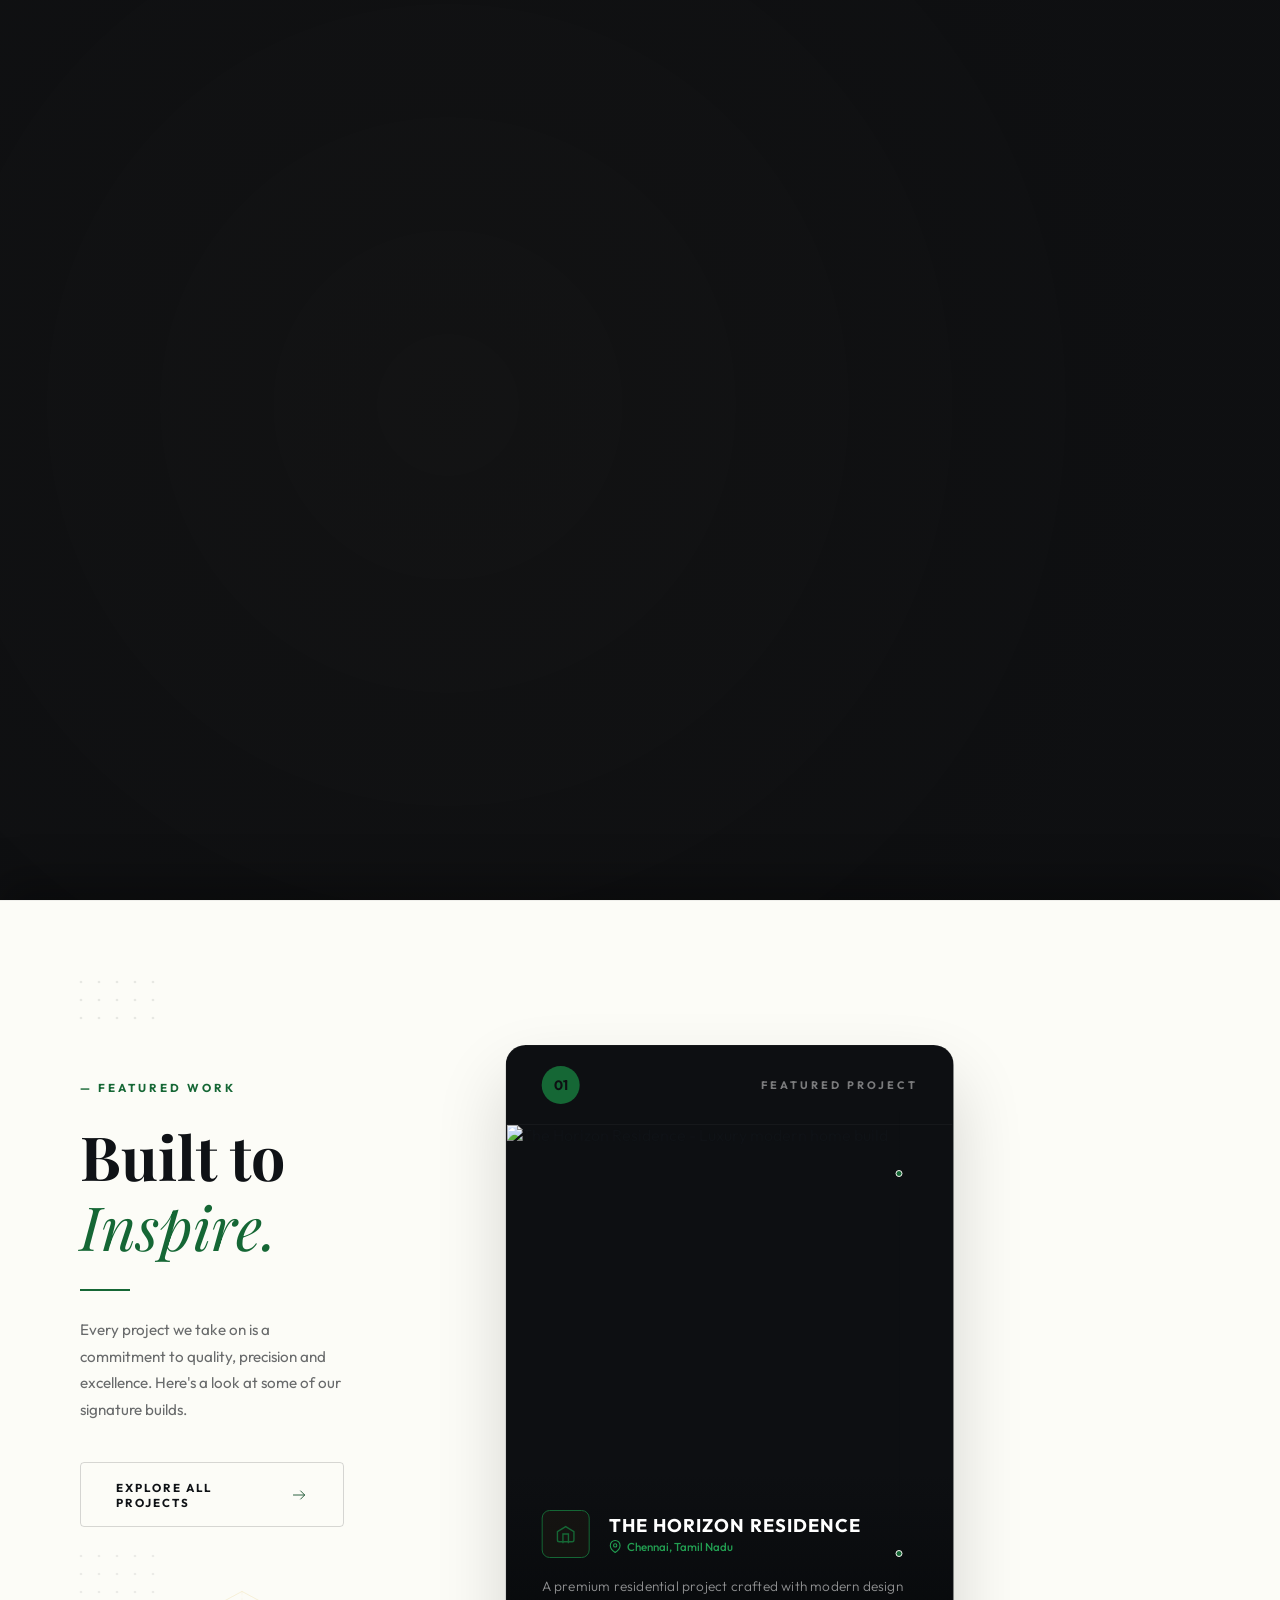
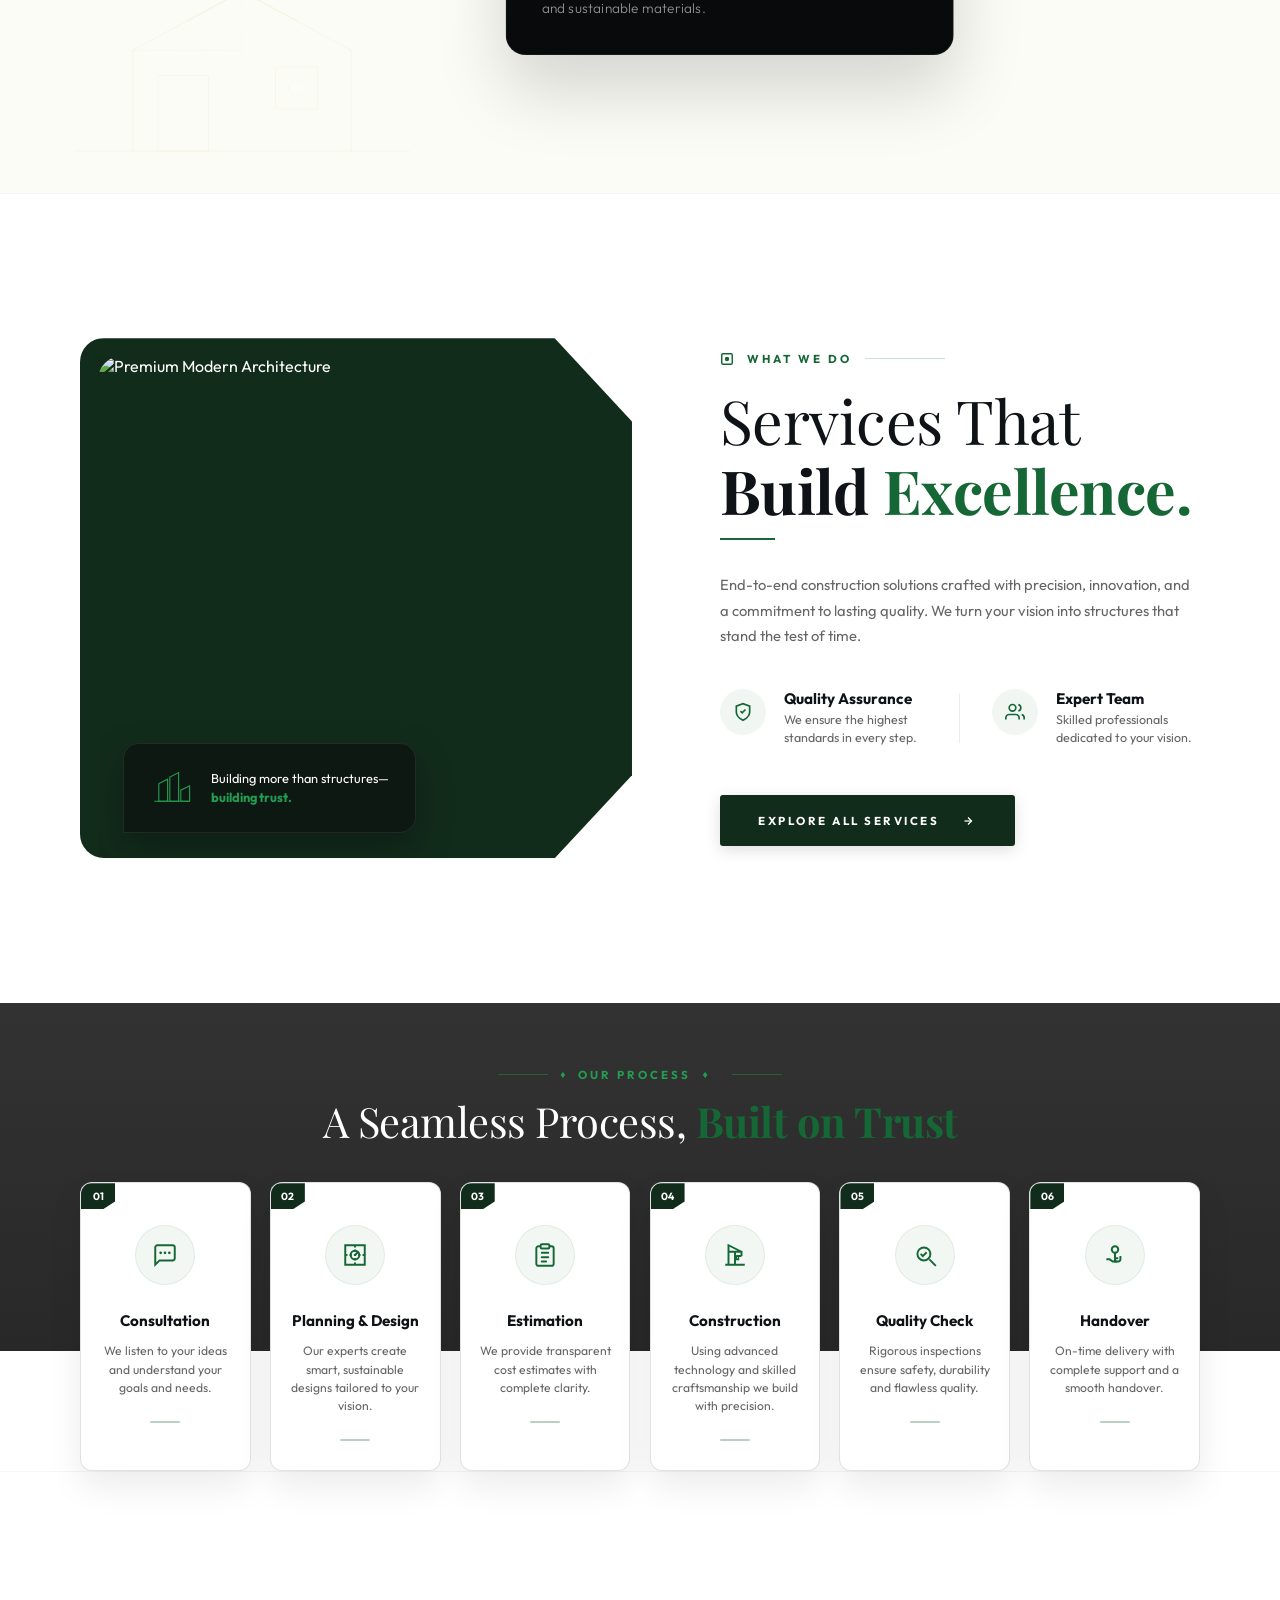
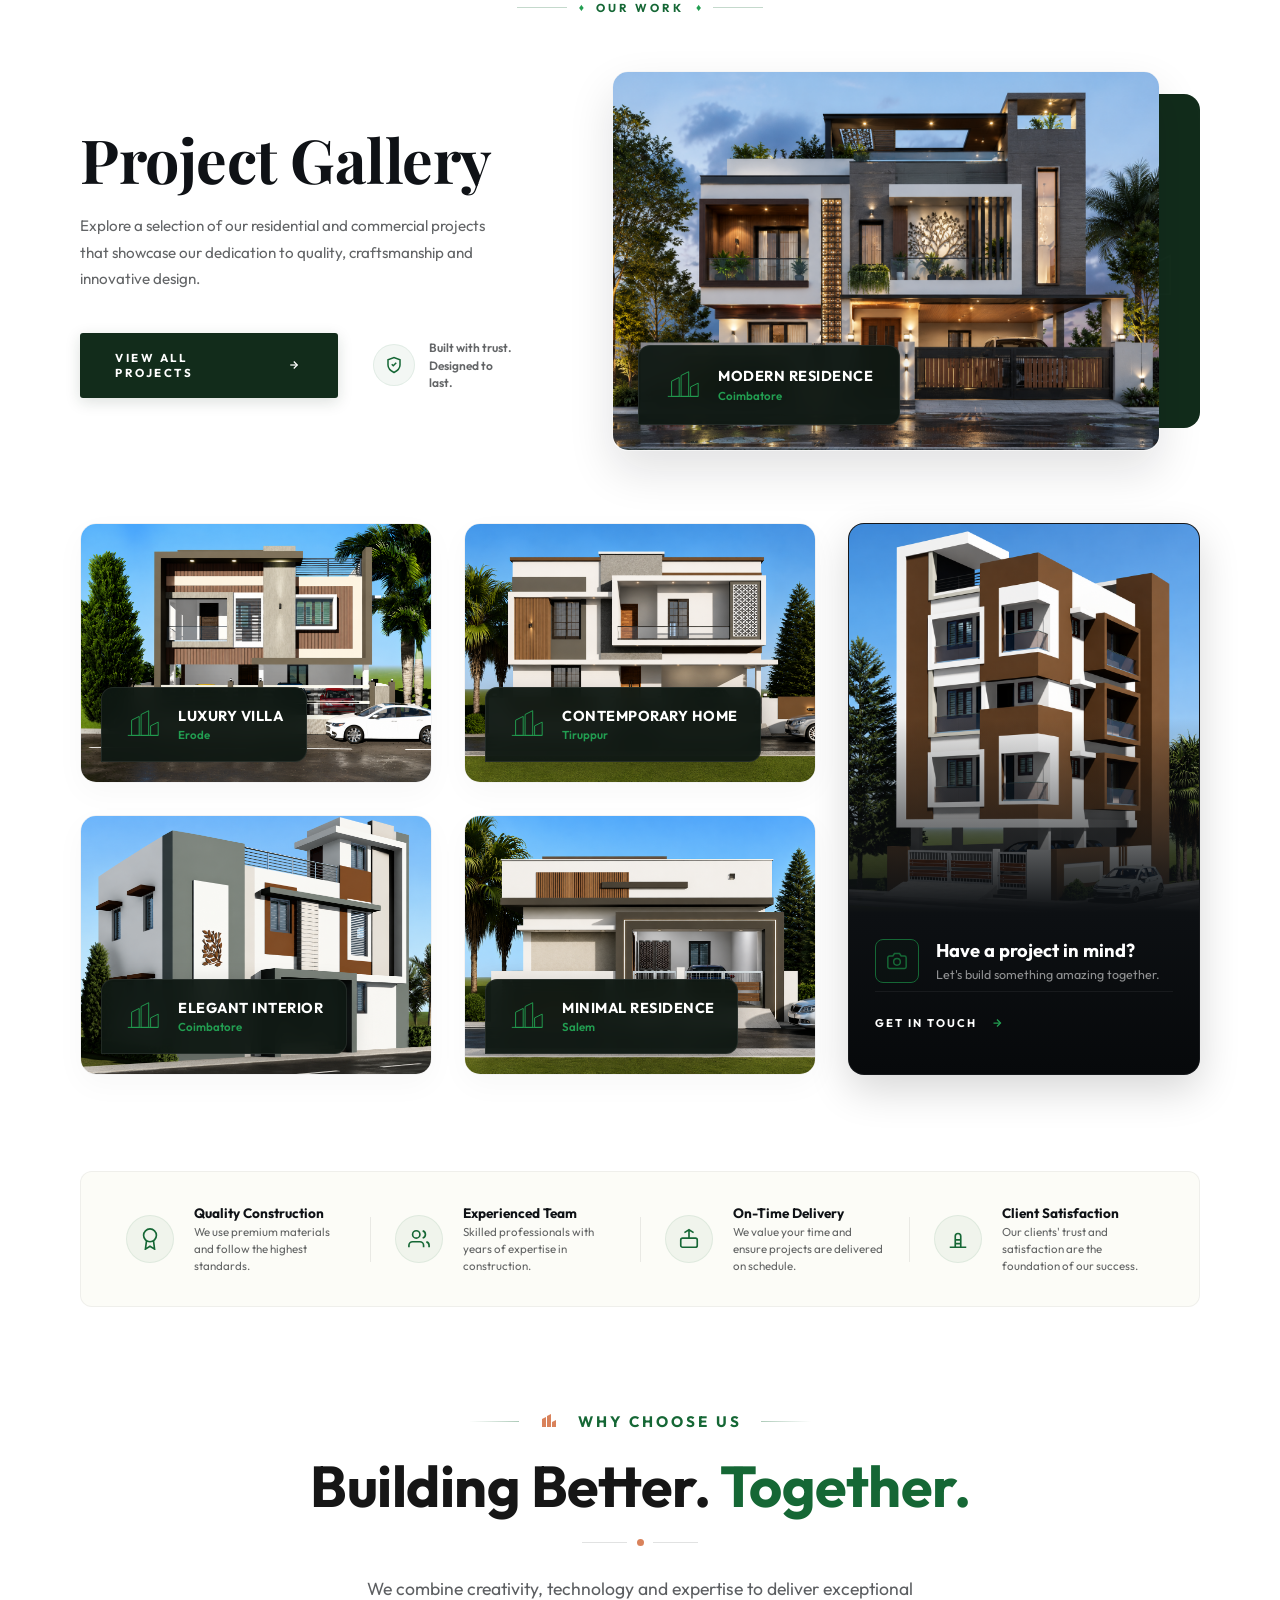
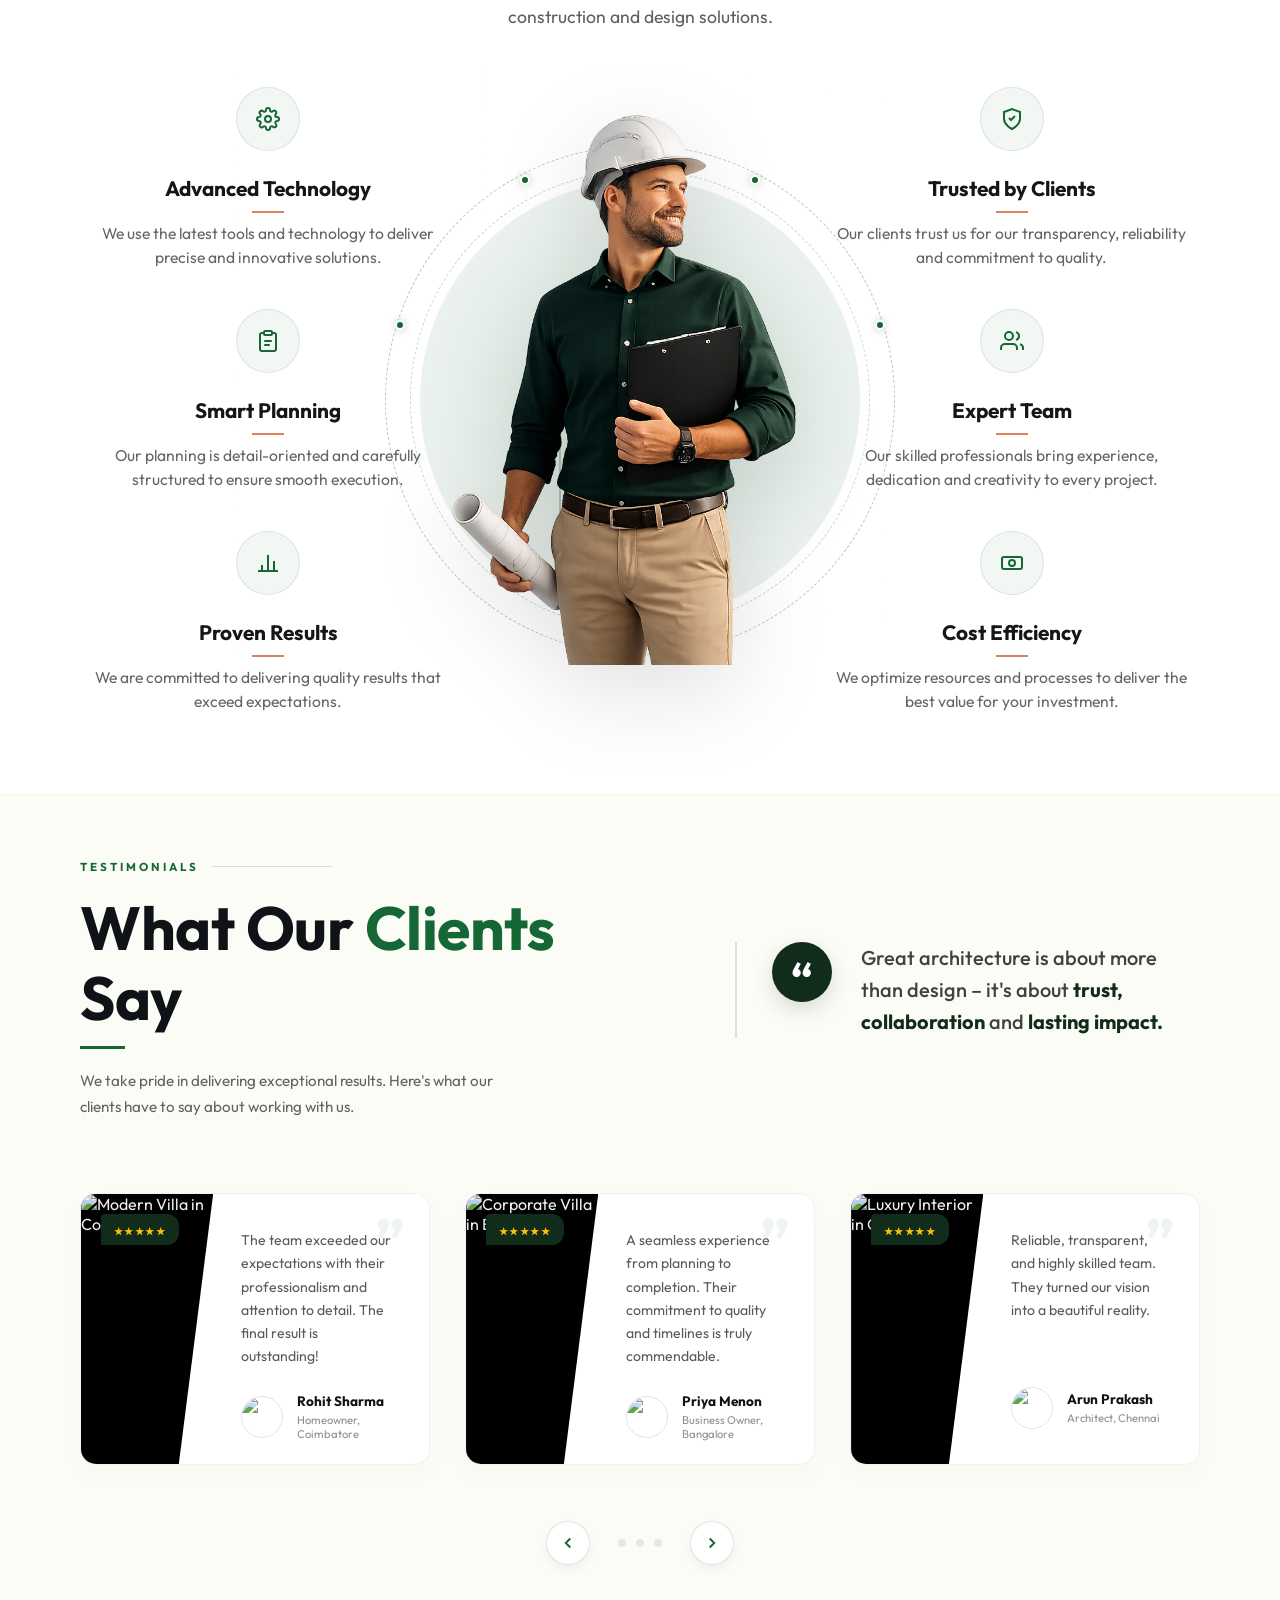
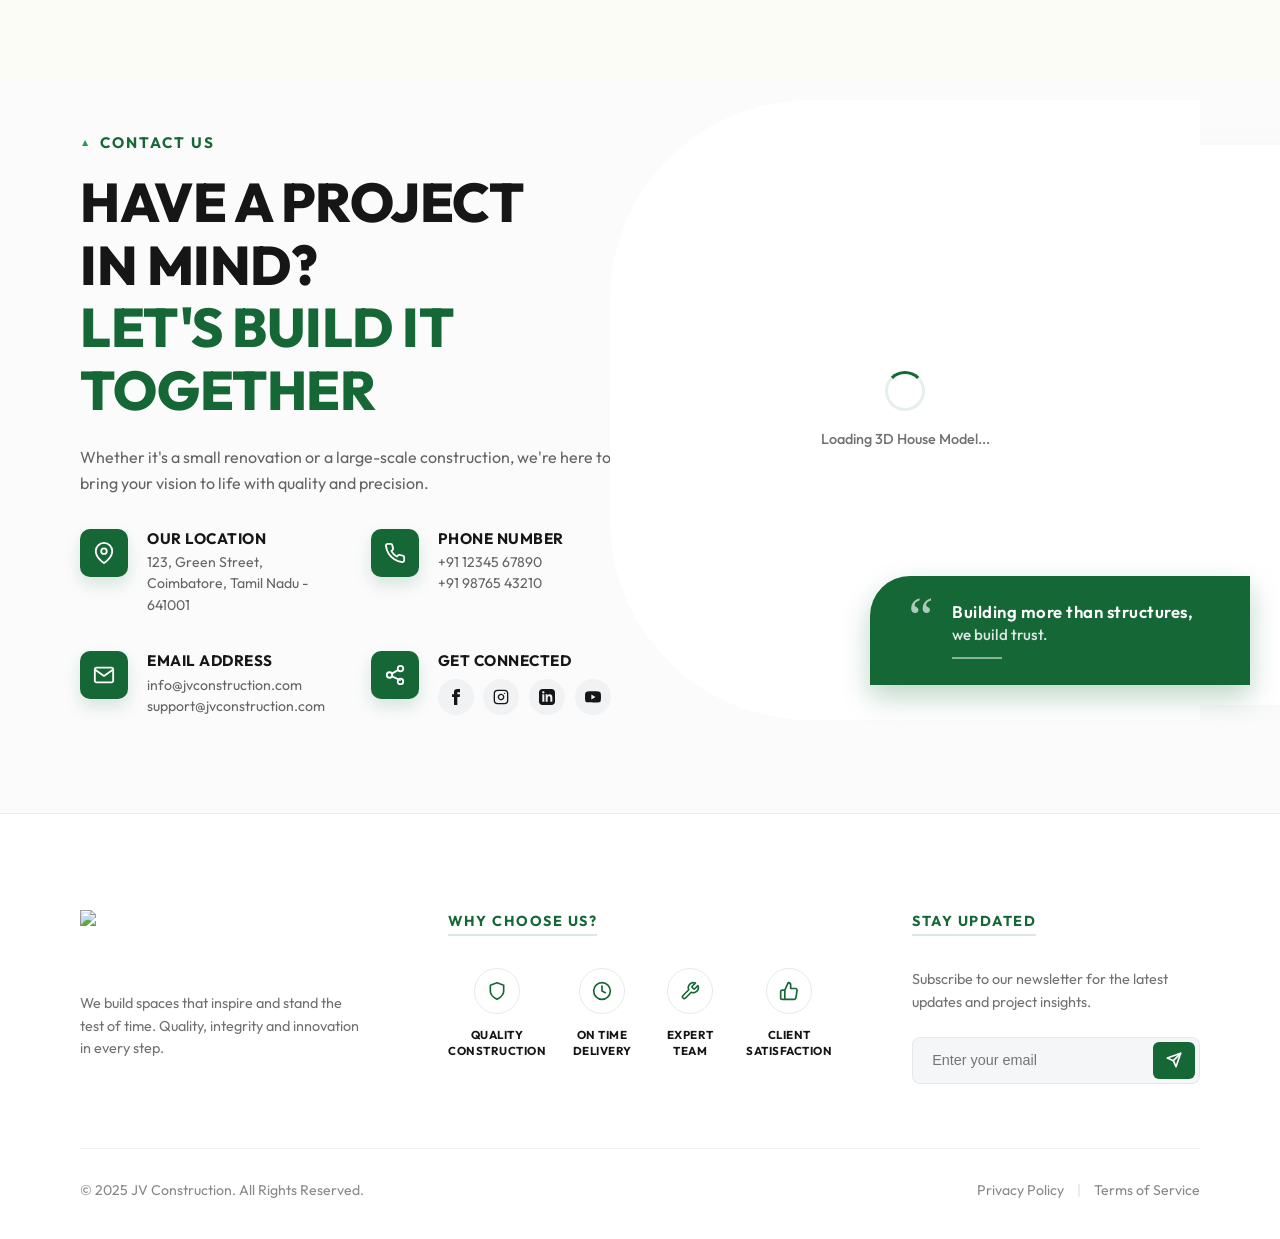
==== commit 2b02d0b0: "animation" ====
--- a/index.html
+++ b/index.html
@@ -1602,6 +1602,10 @@
     </div>
   </div>
 
+  <!-- GSAP & ScrollTrigger -->
+  <script src="https://cdnjs.cloudflare.com/ajax/libs/gsap/3.12.5/gsap.min.js"></script>
+  <script src="https://cdnjs.cloudflare.com/ajax/libs/gsap/3.12.5/ScrollTrigger.min.js"></script>
+
   <!-- JavaScript Interaction File -->
   <script type="module" src="script.js"></script>
 </body>
--- a/style.css
+++ b/style.css
@@ -152,7 +152,8 @@
   position: fixed;
   top: 25px;
   left: 50%;
-  transform: translateX(-50%);
+  transform: translate(-50%, -200px);
+  opacity: 0;
   width: 90%;
   max-width: 1400px;
   height: 80px;
@@ -170,18 +171,19 @@
   align-items: center;
   overflow: hidden;
   /* Clips the left logo block to the capsule border radius */
-  transition: transform 0.5s cubic-bezier(0.16, 1, 0.3, 1), opacity 0.4s ease, background-color 0.3s ease, box-shadow 0.3s ease;
 }
 
 /* Scrolled state for the header */
-.main-header.scrolled {
+.main-header.scrolled,
+body.loaded .main-header.scrolled {
   background: rgba(10, 12, 16, 0.85);
   box-shadow: 0 8px 32px rgba(0, 0, 0, 0.3);
   border-bottom: 1px solid rgba(255, 255, 255, 0.12);
 }
 
 /* Hidden state when scrolling down */
-.main-header.header-hidden {
+.main-header.header-hidden,
+body.loaded .main-header.header-hidden {
   transform: translate(-50%, -150%) scale(0.95);
   /* Slide up and shrink slightly */
   opacity: 0;
@@ -190,6 +192,36 @@
   /* Disable interactions when hidden */
 }
 
+/* Active transition phase during page entrance animation (2.8s duration) */
+body.animating .main-header {
+  transition: transform 2.8s cubic-bezier(0.1, 0.9, 0.2, 1), opacity 2.8s ease;
+}
+body.animating .main-content {
+  transition: transform 2.8s cubic-bezier(0.1, 0.9, 0.2, 1), opacity 2.8s ease;
+}
+body.animating .right-sidebar {
+  transition: transform 2.8s cubic-bezier(0.1, 0.9, 0.2, 1), opacity 2.8s ease;
+}
+
+/* Landing / Resting states when loaded */
+body.loaded .main-header {
+  transform: translate(-50%, 0);
+  opacity: 1;
+}
+body.loaded .main-content {
+  transform: translate3d(0, 0, 0);
+  opacity: 1;
+}
+body.loaded .right-sidebar {
+  transform: translate3d(0, 0, 0);
+  opacity: 1;
+}
+
+/* Header scroll transitions (active after entrance animation completes) */
+body.loaded:not(.animating) .main-header {
+  transition: transform 0.5s cubic-bezier(0.16, 1, 0.3, 1), opacity 0.4s ease, background-color 0.3s ease, box-shadow 0.3s ease;
+}
+
 /* Logo Block with White Background and Curve Divider */
 .logo-block {
   position: relative;
@@ -198,14 +230,19 @@
   background: #ffffff;
   height: 100%;
   padding: 0 15px 0 35px;
+  margin-left: -2px;
+  padding-left: 37px;
   margin-right: 35px;
   /* Leave space for the curve divider */
+  border: none !important;
+  outline: none !important;
 }
 
 .logo {
   display: flex;
   align-items: center;
   text-decoration: none;
+  border: none !important;
 }
 
 .logo-img {
@@ -219,7 +256,7 @@
 .logo-curve-divider {
   position: absolute;
   top: 0;
-  left: 100%;
+  left: calc(100% - 1px);
   height: 100%;
   width: 40px;
   /* Width of the curve */
@@ -530,6 +567,8 @@
   justify-content: center;
   align-items: flex-start;
   max-width: 820px;
+  transform: translate3d(-100vw, 0, 0);
+  opacity: 0;
 }
 
 /* Play Showreel Button Styling */
@@ -718,6 +757,8 @@
   align-self: center;
   padding-left: 3rem;
   position: relative;
+  transform: translate3d(100vw, 0, 0);
+  opacity: 0;
 }
 
 
@@ -2610,11 +2651,17 @@
   text-align: center;
   box-shadow: 0 15px 35px rgba(0, 0, 0, 0.08);
   /* More pronounced shadow to pop over white backgrounds */
-  transition: transform 0.4s ease, box-shadow 0.4s ease;
+  /* Remove transform transition to prevent conflicts with GSAP */
+  transition: box-shadow 0.4s ease;
 
   /* Reset local variables back to dark colors so text is visible on the white card background */
   --text-dark: #0f1216;
   --text-muted-light: rgba(15, 18, 22, 0.65);
+}
+
+/* Re-enable transform transition only after unfolding is complete for hover lift */
+.process-section.unfolded .process-card {
+  transition: transform 0.4s ease, box-shadow 0.4s ease;
 }
 
 .process-card:hover {
@@ -2708,8 +2755,8 @@
 .process-card:not(:last-child)::after {
   content: '';
   position: absolute;
-  top: 54px;
-  /* Centered relative to the new padding */
+  top: 160px;
+  /* Moved down so the dark green dotted curve is clearly visible over the white card background */
   right: -1.95rem;
   /* Offsets to match the new 2.2rem grid gap */
   width: 2.4rem;
@@ -2720,6 +2767,13 @@
   background-size: contain;
   z-index: 2;
   pointer-events: none;
+  opacity: 0;
+  transition: opacity 0.6s ease;
+}
+
+/* Fade in connector lines only after the stack unfolding has finished */
+.process-section.unfolded .process-card:not(:last-child)::after {
+  opacity: 1;
 }
 
 
@@ -3852,7 +3906,7 @@
   position: relative;
   background-color: #fcfcf7;
   /* Warm cream background */
-  padding: 4rem 5rem;
+  padding: 4rem 5rem 2rem 5rem;
   z-index: 5;
   overflow: hidden;
   border-top: 1px solid rgba(15, 18, 22, 0.03);
@@ -5187,7 +5241,7 @@
 
 .contact-section {
   position: relative;
-  padding: 8rem 5rem 6rem 5rem;
+  padding: 3.5rem 5rem 6rem 5rem;
   background-color: #fbfbfc;
   overflow: hidden;
   z-index: 5;
@@ -5741,7 +5795,7 @@
 
 @media (max-width: 1200px) {
   .contact-section {
-    padding: 6rem 3.5rem 5rem 3.5rem;
+    padding: 3rem 3.5rem 5rem 3.5rem;
   }
 
   .contact-container {
@@ -6128,4 +6182,78 @@
   .logo-curve-divider {
     width: 30px;
   }
+}
+
+/* ==========================================================================
+   12. FEATURED WORK CARDS SCROLL ENTRANCE TRANSITIONS
+   ========================================================================== */
+
+/* Desktop screens (Columns are side-by-side) */
+@media (min-width: 993px) {
+  /* Initial off-screen state when NOT revealed */
+  .featured-section:not(.reveal) .featured-center-column .project-hero-card {
+    transform: translate3d(20%, 0, 0);
+    opacity: 1;
+  }
+
+  /* Card 2 (Skyline Office) starts translated down behind Card 1 */
+  .featured-section:not(.reveal) .featured-right-column .project-side-card {
+    transform: translate3d(-126%, 150px, 0) scale(0.95);
+    opacity: 0;
+  }
+
+  /* Card 3 (Greenfield Warehouse) starts translated up behind Card 1 */
+  .featured-section:not(.reveal) .featured-right-column .project-side-card + .project-side-card {
+    transform: translate3d(-126%, -150px, 0) scale(0.95);
+    opacity: 0;
+  }
+
+  /* Set entrance transition properties on the base elements */
+  .featured-center-column .project-hero-card {
+    transition: transform 2.4s cubic-bezier(0.1, 0.9, 0.2, 1), opacity 2.4s cubic-bezier(0.1, 0.9, 0.2, 1);
+  }
+
+  .featured-right-column .project-side-card {
+    transition: transform 2.4s cubic-bezier(0.1, 0.9, 0.2, 1), opacity 2.4s cubic-bezier(0.1, 0.9, 0.2, 1), box-shadow 0.4s ease;
+  }
+
+  /* 0.4-second delay when fanning out */
+  .featured-section.reveal .featured-center-column .project-hero-card {
+    transition-delay: 0.4s;
+  }
+
+  .featured-section.reveal .featured-right-column .project-side-card {
+    transition-delay: 0.4s;
+  }
+
+  /* Overrides to keep hover animations responsive and lift the card vertically */
+  .featured-right-column .project-side-card:hover {
+    transform: translateY(-4px) translate3d(0, 0, 0) scale(1) !important;
+    box-shadow: 0 25px 50px rgba(15, 18, 22, 0.08) !important;
+    transition: transform 0.4s ease, box-shadow 0.4s ease, opacity 0.4s ease !important;
+    transition-delay: 0s !important;
+  }
+}
+
+/* Tablet and Mobile screens (Fallback simple fade & slide up) */
+@media (max-width: 992px) {
+  .featured-section:not(.reveal) .featured-center-column .project-hero-card {
+    opacity: 1;
+    transform: translateY(40px);
+  }
+
+  .featured-section:not(.reveal) .featured-right-column .project-side-card {
+    opacity: 0;
+    transform: translateY(40px);
+  }
+  
+  .featured-center-column .project-hero-card,
+  .featured-right-column .project-side-card {
+    transition: transform 1.2s cubic-bezier(0.19, 1, 0.22, 1), opacity 1.2s cubic-bezier(0.19, 1, 0.22, 1);
+  }
+
+  .featured-section.reveal .featured-center-column .project-hero-card,
+  .featured-section.reveal .featured-right-column .project-side-card {
+    transition-delay: 0.4s;
+  }
 }
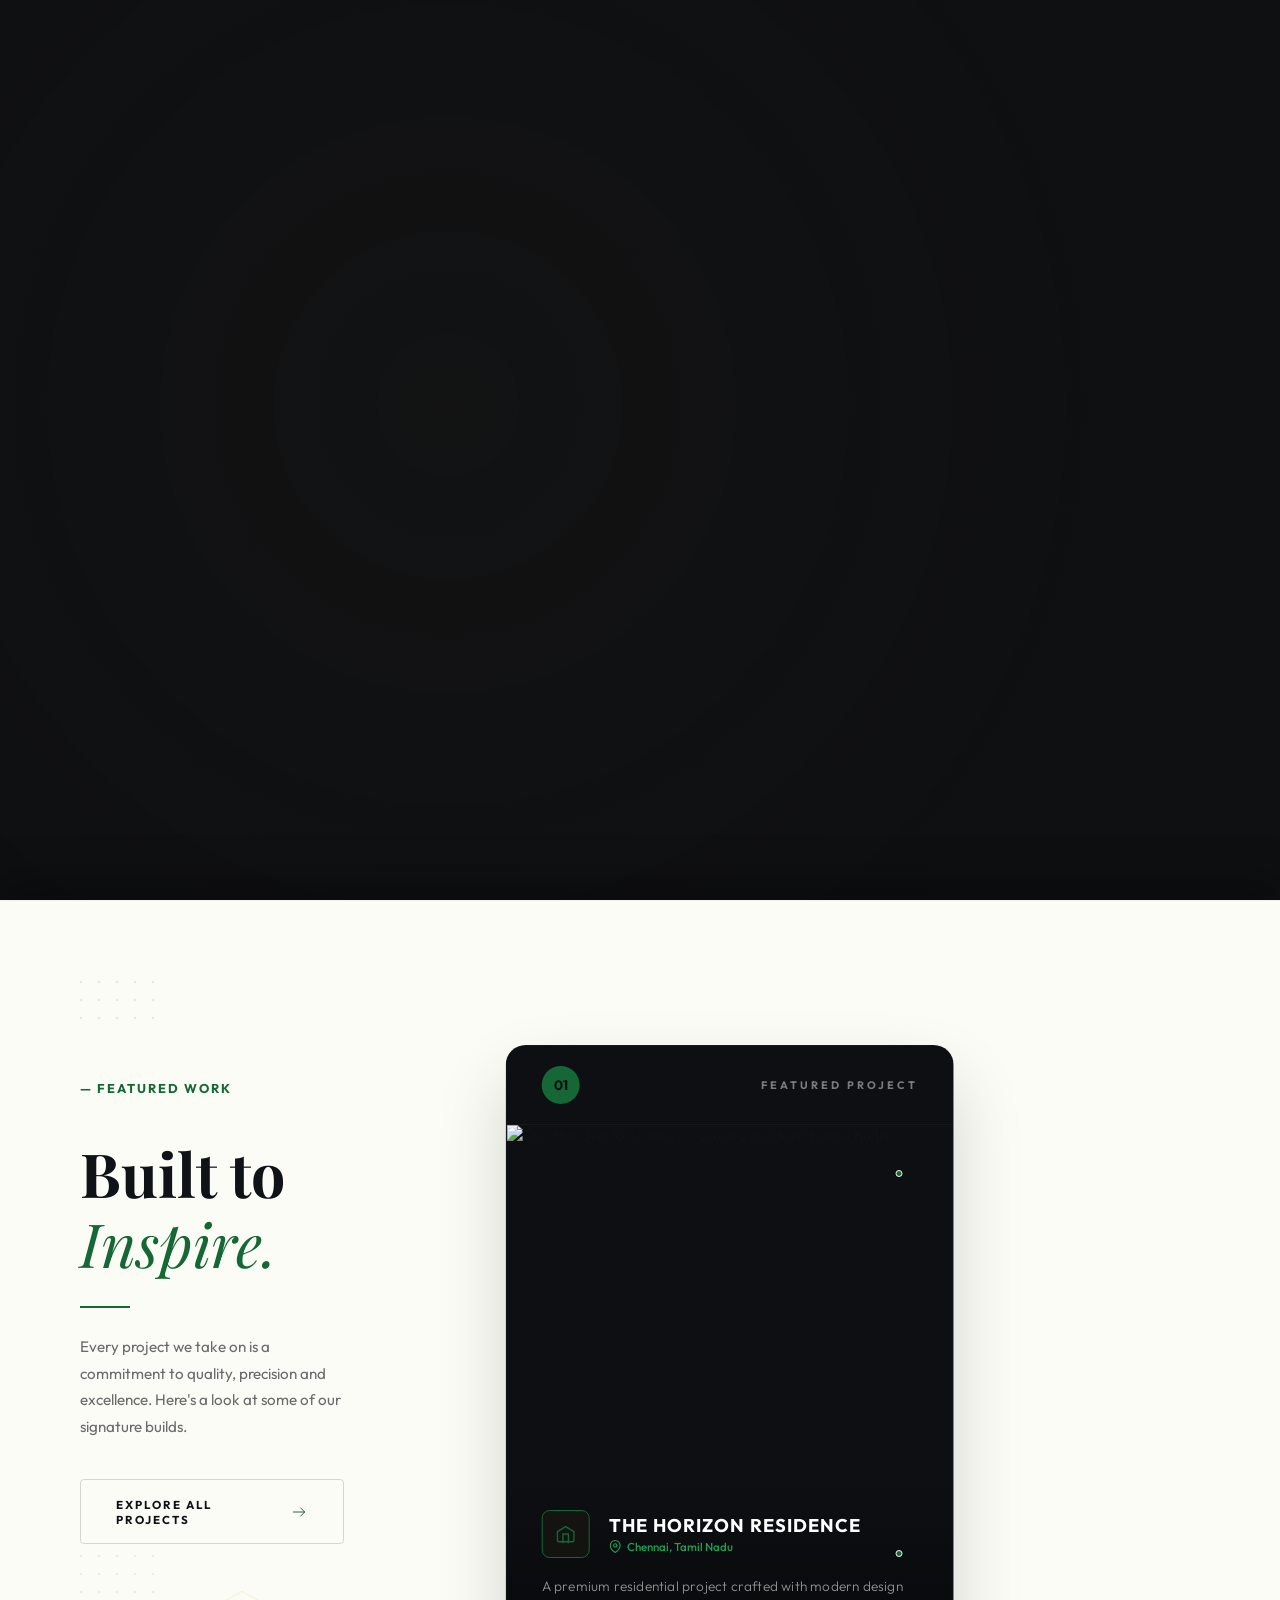
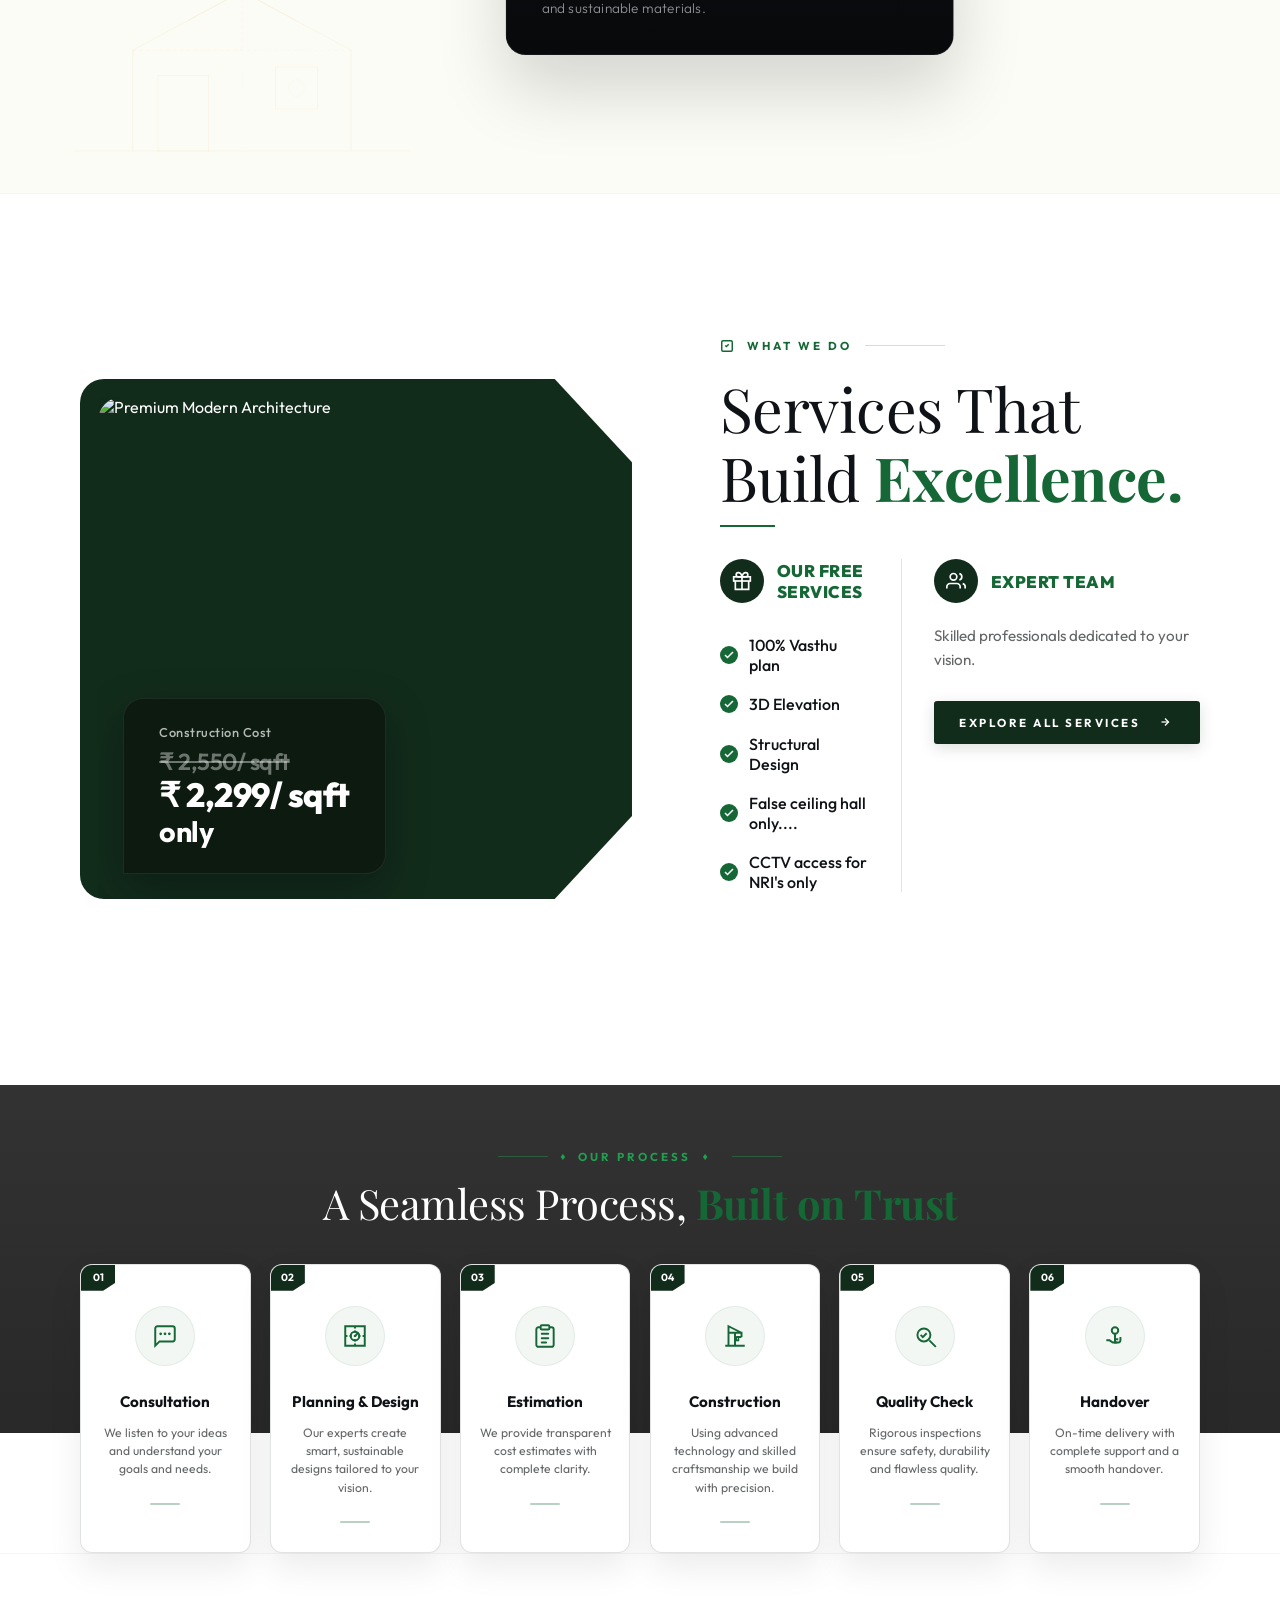
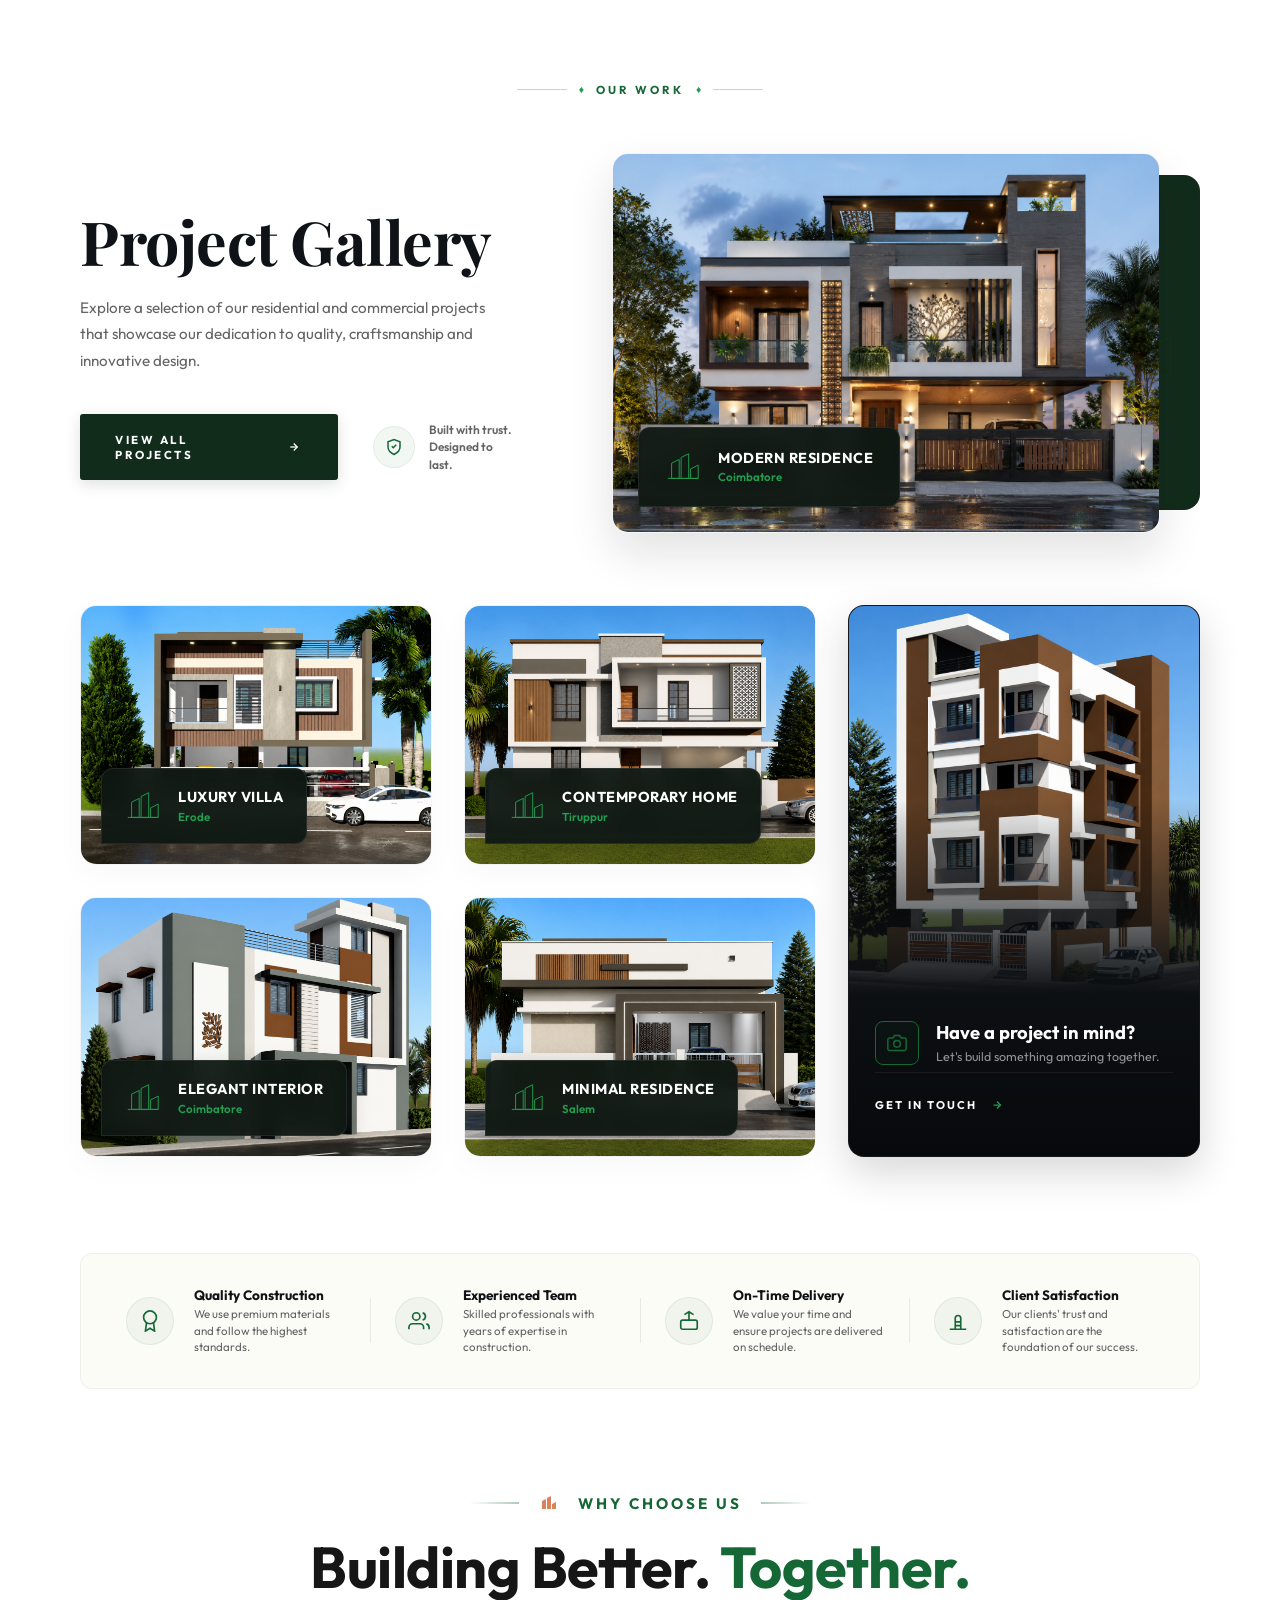
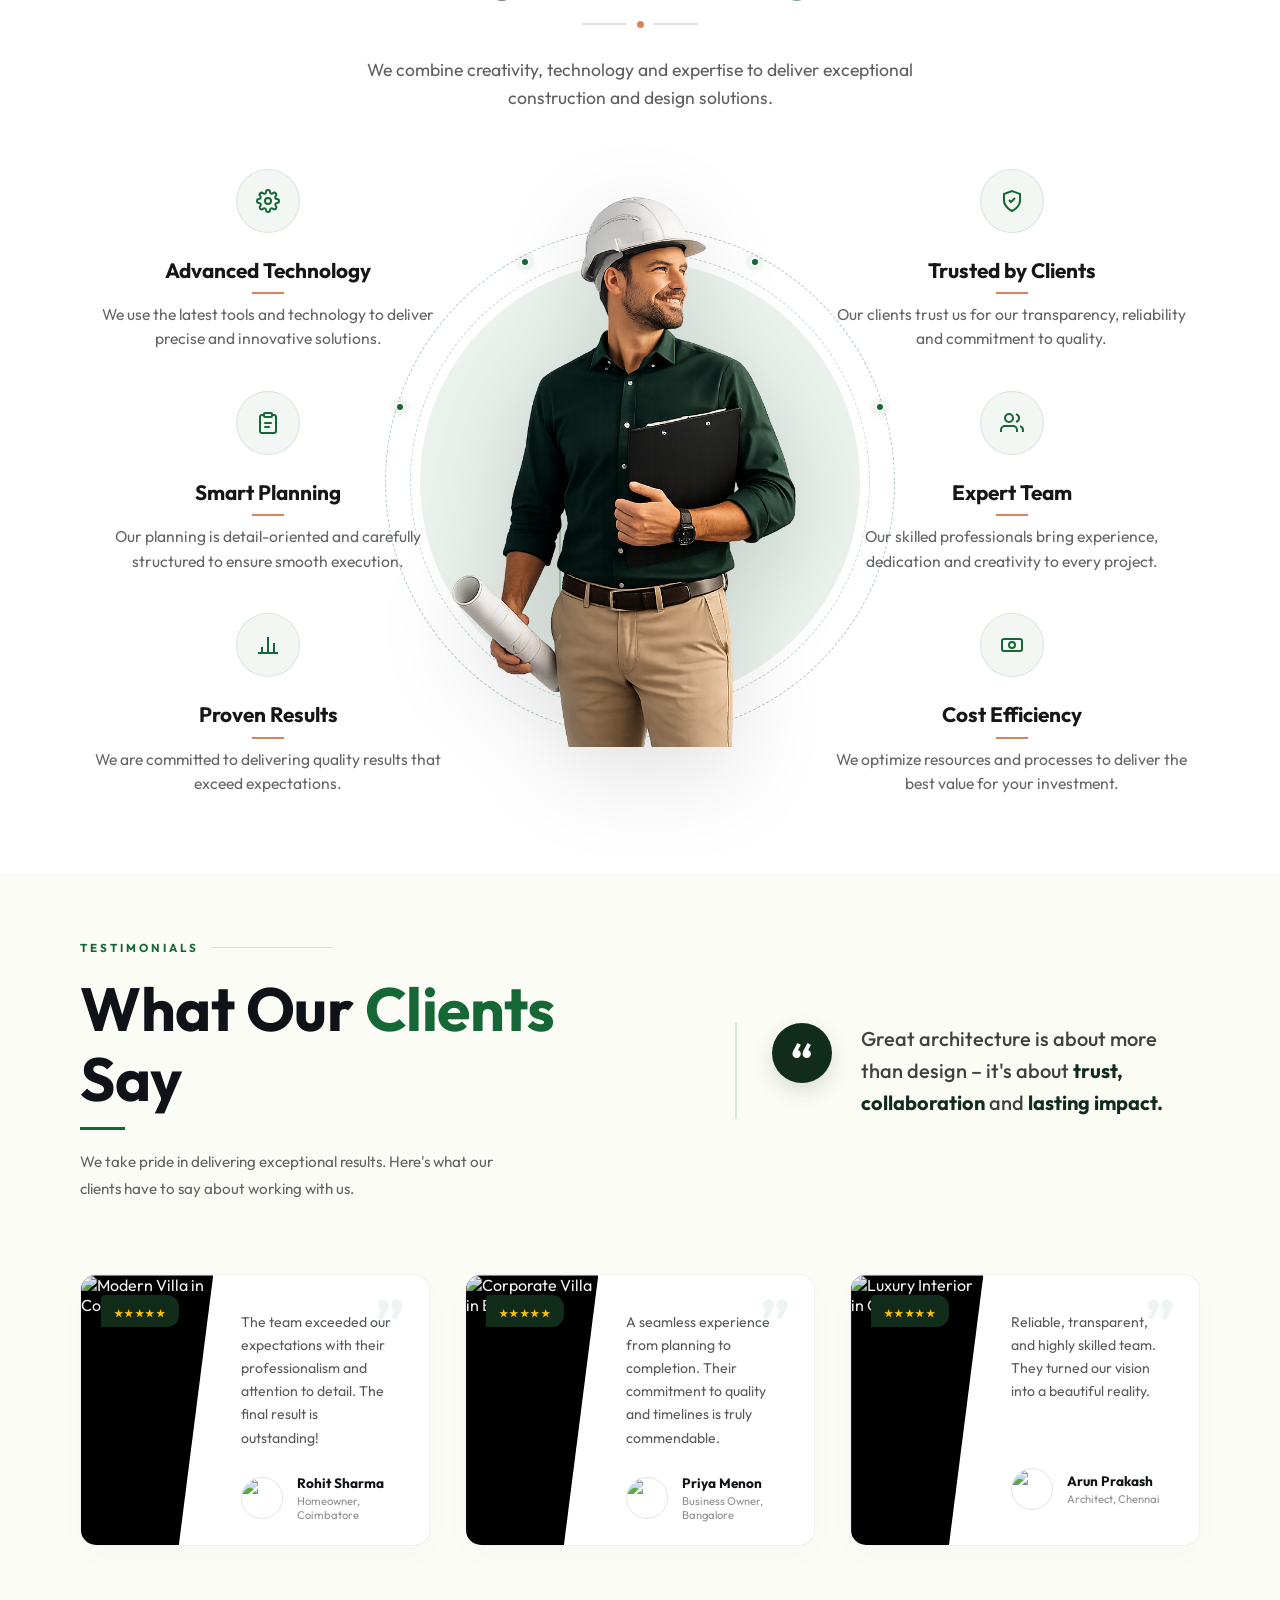
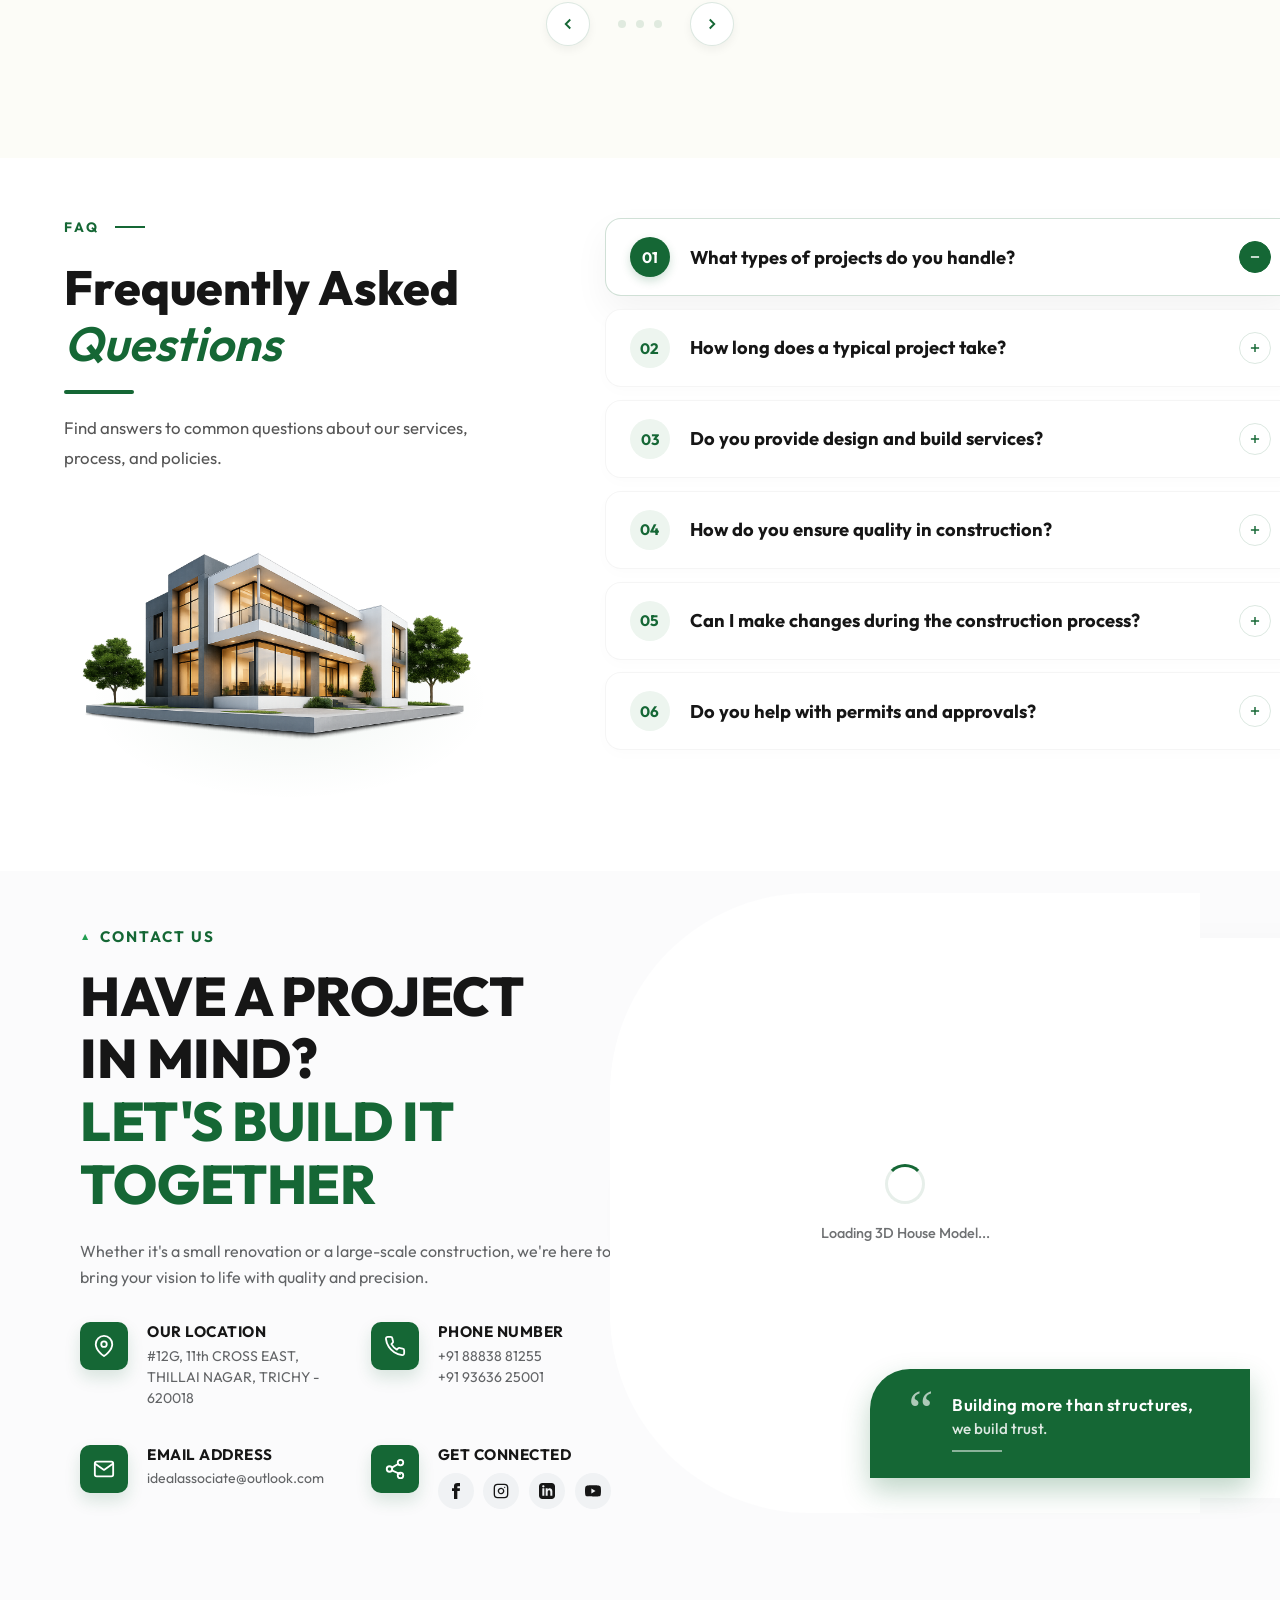
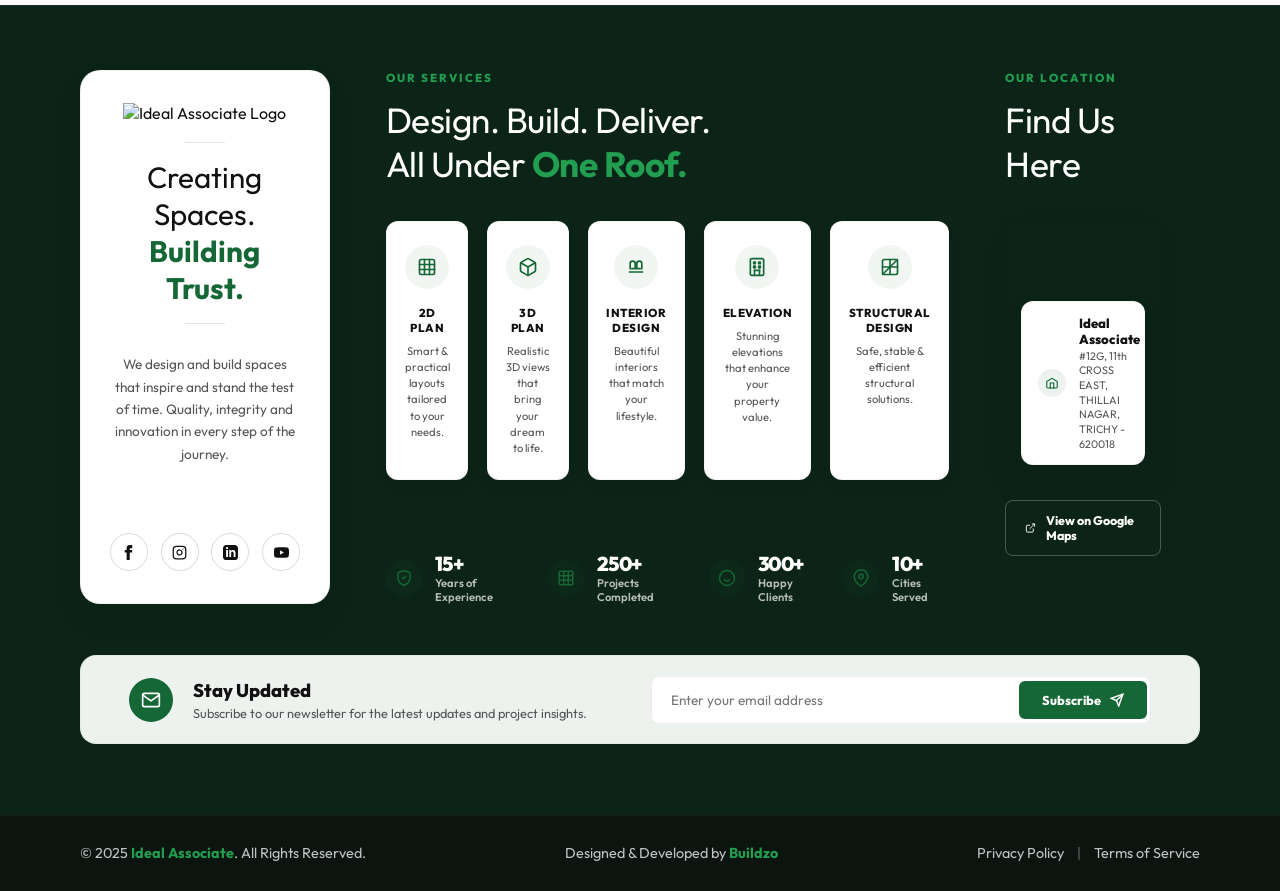
==== commit ace26607: "added project page" ====
--- a/index.html
+++ b/index.html
@@ -57,7 +57,7 @@
         <li><a href="#" class="nav-item active">Home</a></li>
         <li><a href="#about" class="nav-item">About Us</a></li>
         <li><a href="#services" class="nav-item">Services</a></li>
-        <li><a href="#gallery" class="nav-item">Projects</a></li>
+        <li><a href="projects.html" class="nav-item">Projects</a></li>
         <li><a href="#contact" class="nav-item">Contact Us</a></li>
       </ul>
     </nav>
@@ -94,7 +94,7 @@
       <li><a href="#" class="mobile-nav-item">Home</a></li>
       <li><a href="#about" class="mobile-nav-item">About Us</a></li>
       <li><a href="#services" class="mobile-nav-item">Services</a></li>
-      <li><a href="#gallery" class="mobile-nav-item">Projects</a></li>
+      <li><a href="projects.html" class="mobile-nav-item">Projects</a></li>
       <li><a href="#contact" class="mobile-nav-item">Contact Us</a></li>
     </ul>
   </div>
@@ -319,7 +319,7 @@
           Every project we take on is a commitment to quality, precision and excellence. Here's a look at some of our
           signature builds.
         </p>
-        <a href="#all-projects" class="explore-all-btn" id="explore-all-projects-btn">
+        <a href="projects.html" class="explore-all-btn" id="explore-all-projects-btn">
           EXPLORE ALL PROJECTS
           <svg class="explore-arrow-icon" viewBox="0 0 24 24" xmlns="http://www.w3.org/2000/svg">
             <line x1="2" y1="12" x2="22" y2="12" stroke="currentColor" stroke-width="1.5" />
@@ -470,23 +470,11 @@
             <img src="https://images.unsplash.com/photo-1600585154340-be6161a56a0c?auto=format&fit=crop&w=1200&q=80"
               alt="Premium Modern Architecture" class="services-showcase-img">
 
-            <!-- Overlay Badge -->
-            <div class="services-overlay-badge">
-              <div class="badge-icon-box">
-                <svg class="badge-logo-icon" viewBox="0 0 100 100" xmlns="http://www.w3.org/2000/svg">
-                  <polygon points="20,80 40,80 40,30 20,40" fill="none" stroke="var(--gold-bright)"
-                    stroke-width="2.5" />
-                  <polygon points="45,80 65,80 65,15 45,25" fill="none" stroke="var(--gold-bright)"
-                    stroke-width="2.5" />
-                  <polygon points="70,80 90,80 90,45 70,55" fill="none" stroke="var(--gold-bright)"
-                    stroke-width="2.5" />
-                  <line x1="10" y1="80" x2="90" y2="80" stroke="var(--gold-bright)" stroke-width="2.5" />
-                </svg>
-              </div>
-              <div class="badge-text-box">
-                <p class="badge-text">Building more than structures—<br><span class="badge-highlight">building
-                    trust.</span></p>
-              </div>
+            <!-- Price Overlay Badge -->
+            <div class="services-cost-overlay">
+              <span class="cost-label">Construction cost</span>
+              <span class="cost-original">₹ 2,550/ sqft</span>
+              <span class="cost-discounted">₹ 2,299/ sqft <span class="cost-only">only</span></span>
             </div>
           </div>
         </div>
@@ -499,7 +487,7 @@
           <div class="services-subtitle-icon">
             <svg viewBox="0 0 24 24" fill="none" stroke="currentColor" stroke-width="2.5" class="subtitle-square-svg">
               <rect x="3" y="3" width="18" height="18" rx="2" />
-              <circle cx="12" cy="12" r="2.5" fill="currentColor" />
+              <polyline points="9 11 11 13 15 9" />
             </svg>
           </div>
           <span class="services-subtitle-text">WHAT WE DO</span>
@@ -508,61 +496,92 @@
 
         <!-- Heading -->
         <h2 class="services-heading">
-          Services That <span class="serif-bold">Build</span> <span class="serif-highlight">Excellence.</span>
+          Services That <br>Build <span class="serif-highlight">Excellence.</span>
         </h2>
         <div class="services-heading-underline"></div>
 
-        <!-- Description -->
-        <p class="services-description">
-          End-to-end construction solutions crafted with precision, innovation, and a commitment to lasting quality. We
-          turn your vision into structures that stand the test of time.
-        </p>
-
         <!-- Features Grid -->
         <div class="services-features-grid">
-          <!-- Feature 1: Quality Assurance -->
-          <div class="service-feature-card">
-            <div class="feature-icon-wrapper">
-              <svg viewBox="0 0 24 24" fill="none" stroke="currentColor" stroke-width="2" class="feature-icon-svg">
-                <path d="M12 22s8-4 8-10V5l-8-3-8 3v7c0 6 8 10 8 10z" />
-                <polyline points="9 11 11 13 15 9" />
-              </svg>
-            </div>
-            <div class="feature-text-wrapper">
-              <h3 class="feature-title">Quality Assurance</h3>
-              <p class="feature-desc">We ensure the highest standards in every step.</p>
-            </div>
-          </div>
-
-          <!-- Divider Line -->
+          <!-- Column 1: Our Free Services -->
+          <div class="service-feature-column">
+            <div class="feature-column-header">
+              <div class="feature-icon-wrapper">
+                <!-- Gift Box Icon -->
+                <svg viewBox="0 0 24 24" fill="none" stroke="currentColor" stroke-width="2" class="feature-icon-svg">
+                  <polyline points="20 12 20 22 4 22 4 12" />
+                  <rect x="2" y="7" width="20" height="5" />
+                  <line x1="12" y1="22" x2="12" y2="7" />
+                  <path d="M12 7H7.5a2.5 2.5 0 0 1 0-5C11 2 12 7 12 7z" />
+                  <path d="M12 7h4.5a2.5 2.5 0 0 0 0-5C13 2 12 7 12 7z" />
+                </svg>
+              </div>
+              <h3 class="feature-title">OUR FREE SERVICES</h3>
+            </div>
+
+            <ul class="free-services-list">
+              <li>
+                <svg class="check-icon" viewBox="0 0 24 24" fill="none" stroke="currentColor" stroke-width="3">
+                  <polyline points="20 6 9 17 4 12" />
+                </svg>
+                <span>100% Vasthu plan</span>
+              </li>
+              <li>
+                <svg class="check-icon" viewBox="0 0 24 24" fill="none" stroke="currentColor" stroke-width="3">
+                  <polyline points="20 6 9 17 4 12" />
+                </svg>
+                <span>3D Elevation</span>
+              </li>
+              <li>
+                <svg class="check-icon" viewBox="0 0 24 24" fill="none" stroke="currentColor" stroke-width="3">
+                  <polyline points="20 6 9 17 4 12" />
+                </svg>
+                <span>Structural Design</span>
+              </li>
+              <li>
+                <svg class="check-icon" viewBox="0 0 24 24" fill="none" stroke="currentColor" stroke-width="3">
+                  <polyline points="20 6 9 17 4 12" />
+                </svg>
+                <span>False ceiling hall only....</span>
+              </li>
+              <li>
+                <svg class="check-icon" viewBox="0 0 24 24" fill="none" stroke="currentColor" stroke-width="3">
+                  <polyline points="20 6 9 17 4 12" />
+                </svg>
+                <span>CCTV access for NRI's only</span>
+              </li>
+            </ul>
+          </div>
+
+          <!-- Divider -->
           <div class="feature-vertical-divider"></div>
 
-          <!-- Feature 2: Expert Team -->
-          <div class="service-feature-card">
-            <div class="feature-icon-wrapper">
-              <svg viewBox="0 0 24 24" fill="none" stroke="currentColor" stroke-width="2" class="feature-icon-svg">
-                <path d="M17 21v-2a4 4 0 0 0-4-4H5a4 4 0 0 0-4 4v2" />
-                <circle cx="9" cy="7" r="4" />
-                <path d="M23 21v-2a4 4 0 0 0-3-3.87" />
-                <path d="M16 3.13a4 4 0 0 1 0 7.75" />
-              </svg>
-            </div>
-            <div class="feature-text-wrapper">
-              <h3 class="feature-title">Expert Team</h3>
-              <p class="feature-desc">Skilled professionals dedicated to your vision.</p>
-            </div>
-          </div>
-        </div>
-
-        <!-- Explore All Services Button -->
-        <div class="services-btn-wrapper">
-          <a href="#services" class="services-explore-btn">
-            <span>EXPLORE ALL SERVICES</span>
-            <svg viewBox="0 0 24 24" fill="none" stroke="currentColor" stroke-width="2.5" class="btn-arrow-svg">
-              <line x1="5" y1="12" x2="19" y2="12" />
-              <polyline points="12,5 19,12 12,19" />
-            </svg>
-          </a>
+          <!-- Column 2: Expert Team -->
+          <div class="service-feature-column">
+            <div class="feature-column-header">
+              <div class="feature-icon-wrapper">
+                <!-- Group/Team Icon -->
+                <svg viewBox="0 0 24 24" fill="none" stroke="currentColor" stroke-width="2" class="feature-icon-svg">
+                  <path d="M17 21v-2a4 4 0 0 0-4-4H5a4 4 0 0 0-4 4v2" />
+                  <circle cx="9" cy="7" r="4" />
+                  <path d="M23 21v-2a4 4 0 0 0-3-3.87" />
+                  <path d="M16 3.13a4 4 0 0 1 0 7.75" />
+                </svg>
+              </div>
+              <h3 class="feature-title">EXPERT TEAM</h3>
+            </div>
+            <p class="feature-desc-text">
+              Skilled professionals dedicated to your vision.
+            </p>
+            <div class="services-btn-wrapper">
+              <a href="#services" class="services-explore-btn">
+                <span>EXPLORE ALL SERVICES</span>
+                <svg viewBox="0 0 24 24" fill="none" stroke="currentColor" stroke-width="2.5" class="btn-arrow-svg">
+                  <line x1="5" y1="12" x2="19" y2="12" />
+                  <polyline points="12,5 19,12 12,19" />
+                </svg>
+              </a>
+            </div>
+          </div>
         </div>
       </div>
 
@@ -720,7 +739,7 @@
           </p>
 
           <div class="gallery-cta-wrapper">
-            <a href="#projects" class="gallery-explore-btn">
+            <a href="projects.html" class="gallery-explore-btn">
               <span>VIEW ALL PROJECTS</span>
               <svg viewBox="0 0 24 24" fill="none" stroke="currentColor" stroke-width="2.5" class="btn-arrow-svg">
                 <line x1="5" y1="12" x2="19" y2="12" />
@@ -755,8 +774,8 @@
             </svg>
           </div>
           <div class="showcase-image-wrapper">
-            <img src="assets/Project%20Gallery/Modern%20Residence.png"
-              alt="Modern Residence in Coimbatore" class="showcase-img">
+            <img src="assets/Project%20Gallery/Modern%20Residence.png" alt="Modern Residence in Coimbatore"
+              class="showcase-img">
 
             <div class="project-overlay-badge size-large">
               <div class="project-badge-icon">
@@ -783,8 +802,7 @@
         <!-- Card 1: Luxury Villa -->
         <div class="gallery-card">
           <div class="card-image-box">
-            <img src="assets/Project%20Gallery/Luxury%20Villa.png"
-              alt="Luxury Villa Erode" class="gallery-card-img">
+            <img src="assets/Project%20Gallery/Luxury%20Villa.png" alt="Luxury Villa Erode" class="gallery-card-img">
 
             <div class="project-overlay-badge">
               <div class="project-badge-icon">
@@ -806,8 +824,8 @@
         <!-- Card 2: Contemporary Home -->
         <div class="gallery-card">
           <div class="card-image-box">
-            <img src="assets/Project%20Gallery/Contemporary%20Home.png"
-              alt="Contemporary Home Tiruppur" class="gallery-card-img">
+            <img src="assets/Project%20Gallery/Contemporary%20Home.png" alt="Contemporary Home Tiruppur"
+              class="gallery-card-img">
 
             <div class="project-overlay-badge">
               <div class="project-badge-icon">
@@ -867,8 +885,8 @@
         <!-- Card 4: Elegant Interior -->
         <div class="gallery-card">
           <div class="card-image-box">
-            <img src="assets/Project%20Gallery/Elegant%20Interior.png"
-              alt="Elegant Interior Coimbatore" class="gallery-card-img">
+            <img src="assets/Project%20Gallery/Elegant%20Interior.png" alt="Elegant Interior Coimbatore"
+              class="gallery-card-img">
 
             <div class="project-overlay-badge">
               <div class="project-badge-icon">
@@ -890,8 +908,8 @@
         <!-- Card 5: Minimal Residence -->
         <div class="gallery-card">
           <div class="card-image-box">
-            <img src="assets/Project%20Gallery/Minimal%20Residence.png"
-              alt="Minimal Residence Salem" class="gallery-card-img">
+            <img src="assets/Project%20Gallery/Minimal%20Residence.png" alt="Minimal Residence Salem"
+              class="gallery-card-img">
 
             <div class="project-overlay-badge">
               <div class="project-badge-icon">
@@ -1332,6 +1350,182 @@
     </div>
   </section>
 
+  <!-- FAQ Section -->
+  <section class="faq-section" id="faq">
+    <div class="faq-container">
+      <div class="faq-grid">
+        
+        <!-- Left Column: Content & Support Details -->
+        <div class="faq-content-col">
+          <div class="faq-tagline-wrapper">
+            <span class="faq-tagline">FAQ</span>
+            <div class="faq-tagline-line"></div>
+          </div>
+          
+          <h2 class="faq-title">Frequently Asked<br><span class="serif-green">Questions</span></h2>
+          <div class="faq-title-underline"></div>
+          
+          <p class="faq-description">
+            Find answers to common questions about our services, process, and policies.
+          </p>
+
+          <!-- Bottom: Architectural Villa Rendering Image -->
+          <div class="faq-building-wrapper">
+            <div class="faq-building-backdrop"></div>
+            <img class="faq-building-img" src="assets/project_faq.png" alt="FAQ villa render illustration" />
+          </div>
+        </div>
+
+        <!-- Right Column: Interactive Accordion List -->
+        <div class="faq-accordion-col">
+          
+          <!-- Accordion Item 1 (Active by default) -->
+          <div class="faq-item active">
+            <div class="faq-item-header">
+              <div class="faq-item-number">01</div>
+              <h3 class="faq-item-title">What types of projects do you handle?</h3>
+              <button class="faq-item-toggle" aria-label="Toggle Accordion Answer">
+                <svg class="toggle-icon-plus" viewBox="0 0 24 24" fill="none" stroke="currentColor" stroke-width="2.5">
+                  <line x1="12" y1="5" x2="12" y2="19" />
+                  <line x1="5" y1="12" x2="19" y2="12" />
+                </svg>
+                <svg class="toggle-icon-minus" viewBox="0 0 24 24" fill="none" stroke="currentColor" stroke-width="2.5">
+                  <line x1="5" y1="12" x2="19" y2="12" />
+                </svg>
+              </button>
+            </div>
+            <div class="faq-item-content">
+              <div class="faq-item-vertical-line"></div>
+              <div class="faq-item-answer">
+                We handle a wide range of projects including residential, commercial, industrial, interior design, and renovation projects.
+              </div>
+            </div>
+          </div>
+
+          <!-- Accordion Item 2 -->
+          <div class="faq-item">
+            <div class="faq-item-header">
+              <div class="faq-item-number">02</div>
+              <h3 class="faq-item-title">How long does a typical project take?</h3>
+              <button class="faq-item-toggle" aria-label="Toggle Accordion Answer">
+                <svg class="toggle-icon-plus" viewBox="0 0 24 24" fill="none" stroke="currentColor" stroke-width="2.5">
+                  <line x1="12" y1="5" x2="12" y2="19" />
+                  <line x1="5" y1="12" x2="19" y2="12" />
+                </svg>
+                <svg class="toggle-icon-minus" viewBox="0 0 24 24" fill="none" stroke="currentColor" stroke-width="2.5">
+                  <line x1="5" y1="12" x2="19" y2="12" />
+                </svg>
+              </button>
+            </div>
+            <div class="faq-item-content">
+              <div class="faq-item-vertical-line"></div>
+              <div class="faq-item-answer">
+                Timeline varies depending on the project scope and complexity. Residential builds typically take 8-14 months, while commercial projects range from 10-18 months. We always provide a detailed schedule before starting.
+              </div>
+            </div>
+          </div>
+
+          <!-- Accordion Item 3 -->
+          <div class="faq-item">
+            <div class="faq-item-header">
+              <div class="faq-item-number">03</div>
+              <h3 class="faq-item-title">Do you provide design and build services?</h3>
+              <button class="faq-item-toggle" aria-label="Toggle Accordion Answer">
+                <svg class="toggle-icon-plus" viewBox="0 0 24 24" fill="none" stroke="currentColor" stroke-width="2.5">
+                  <line x1="12" y1="5" x2="12" y2="19" />
+                  <line x1="5" y1="12" x2="19" y2="12" />
+                </svg>
+                <svg class="toggle-icon-minus" viewBox="0 0 24 24" fill="none" stroke="currentColor" stroke-width="2.5">
+                  <line x1="5" y1="12" x2="19" y2="12" />
+                </svg>
+              </button>
+            </div>
+            <div class="faq-item-content">
+              <div class="faq-item-vertical-line"></div>
+              <div class="faq-item-answer">
+                Yes, we offer complete end-to-end design and build solutions. Our integrated team of architects, designers, and construction specialists handles everything from planning approvals to final handover.
+              </div>
+            </div>
+          </div>
+
+          <!-- Accordion Item 4 -->
+          <div class="faq-item">
+            <div class="faq-item-header">
+              <div class="faq-item-number">04</div>
+              <h3 class="faq-item-title">How do you ensure quality in construction?</h3>
+              <button class="faq-item-toggle" aria-label="Toggle Accordion Answer">
+                <svg class="toggle-icon-plus" viewBox="0 0 24 24" fill="none" stroke="currentColor" stroke-width="2.5">
+                  <line x1="12" y1="5" x2="12" y2="19" />
+                  <line x1="5" y1="12" x2="19" y2="12" />
+                </svg>
+                <svg class="toggle-icon-minus" viewBox="0 0 24 24" fill="none" stroke="currentColor" stroke-width="2.5">
+                  <line x1="5" y1="12" x2="19" y2="12" />
+                </svg>
+              </button>
+            </div>
+            <div class="faq-item-content">
+              <div class="faq-item-vertical-line"></div>
+              <div class="faq-item-answer">
+                We enforce strict quality control measures at every stage. This includes using premium certified materials, employing experienced site engineers, conducting regular inspections, and adhering to strict building codes.
+              </div>
+            </div>
+          </div>
+
+          <!-- Accordion Item 5 -->
+          <div class="faq-item">
+            <div class="faq-item-header">
+              <div class="faq-item-number">05</div>
+              <h3 class="faq-item-title">Can I make changes during the construction process?</h3>
+              <button class="faq-item-toggle" aria-label="Toggle Accordion Answer">
+                <svg class="toggle-icon-plus" viewBox="0 0 24 24" fill="none" stroke="currentColor" stroke-width="2.5">
+                  <line x1="12" y1="5" x2="12" y2="19" />
+                  <line x1="5" y1="12" x2="19" y2="12" />
+                </svg>
+                <svg class="toggle-icon-minus" viewBox="0 0 24 24" fill="none" stroke="currentColor" stroke-width="2.5">
+                  <line x1="5" y1="12" x2="19" y2="12" />
+                </svg>
+              </button>
+            </div>
+            <div class="faq-item-content">
+              <div class="faq-item-vertical-line"></div>
+              <div class="faq-item-answer">
+                Yes, modifications can be made through a formal change order process. We assess the impact of changes on the timeline and budget, discuss options with you, and proceed only after your written approval.
+              </div>
+            </div>
+          </div>
+
+          <!-- Accordion Item 6 -->
+          <div class="faq-item">
+            <div class="faq-item-header">
+              <div class="faq-item-number">06</div>
+              <h3 class="faq-item-title">Do you help with permits and approvals?</h3>
+              <button class="faq-item-toggle" aria-label="Toggle Accordion Answer">
+                <svg class="toggle-icon-plus" viewBox="0 0 24 24" fill="none" stroke="currentColor" stroke-width="2.5">
+                  <line x1="12" y1="5" x2="12" y2="19" />
+                  <line x1="5" y1="12" x2="19" y2="12" />
+                </svg>
+                <svg class="toggle-icon-minus" viewBox="0 0 24 24" fill="none" stroke="currentColor" stroke-width="2.5">
+                  <line x1="5" y1="12" x2="19" y2="12" />
+                </svg>
+              </button>
+            </div>
+            <div class="faq-item-content">
+              <div class="faq-item-vertical-line"></div>
+              <div class="faq-item-answer">
+                Absolutely. We manage the entire documentation, application, and liaison process with local planning authorities and corporation bodies to obtain all necessary building permits and approvals.
+              </div>
+            </div>
+          </div>
+
+        </div>
+
+      </div>
+    </div>
+  </section>
+
+
+
+
   <!-- Contact Section -->
   <section class="contact-section" id="contact">
     <div class="contact-container">
@@ -1366,7 +1560,7 @@
             </div>
             <div class="contact-detail-text">
               <h4 class="contact-detail-title">OUR LOCATION</h4>
-              <p class="contact-detail-desc">123, Green Street, Coimbatore, Tamil Nadu - 641001</p>
+              <p class="contact-detail-desc">#12G, 11th CROSS EAST, THILLAI NAGAR, TRICHY - 620018</p>
             </div>
           </div>
 
@@ -1383,8 +1577,8 @@
             <div class="contact-detail-text">
               <h4 class="contact-detail-title">PHONE NUMBER</h4>
               <p class="contact-detail-desc">
-                <span class="phone-desktop">+91 12345 67890<br>+91 98765 43210</span>
-                <span class="phone-mobile">+91 12345 67890 &nbsp;|&nbsp; +91 98765 43210</span>
+                <span class="phone-desktop">+91 88838 81255<br>+91 93636 25001</span>
+                <span class="phone-mobile">+91 88838 81255 &nbsp;|&nbsp; +91 93636 25001</span>
               </p>
             </div>
           </div>
@@ -1400,7 +1594,8 @@
             </div>
             <div class="contact-detail-text">
               <h4 class="contact-detail-title">EMAIL ADDRESS</h4>
-              <p class="contact-detail-desc">info@jvconstruction.com<br>support@jvconstruction.com</p>
+              <p class="contact-detail-desc"><a href="mailto:idealassociate@outlook.com"
+                  style="color: inherit; text-decoration: none;">idealassociate@outlook.com</a></p>
             </div>
           </div>
 
@@ -1494,96 +1689,271 @@
   <footer class="site-footer">
     <div class="footer-container">
 
-      <!-- Top Row -->
-      <div class="footer-top-row">
-        <div class="footer-brand-column">
-          <div class="footer-logo-wrapper">
-            <img class="footer-logo-img" src="assets/Logo.png" alt="JV Construction Logo" />
-          </div>
-          <p class="footer-brand-description">
-            We build spaces that inspire and stand the test of time. Quality, integrity and innovation in every step.
+      <!-- Top Grid: 3 main columns -->
+      <div class="footer-main-grid">
+
+        <!-- Left Column: Brand Card (Dark Green) -->
+        <div class="footer-brand-card">
+          <div class="footer-brand-logo-area">
+            <img class="footer-brand-logo" src="assets/Logo.png" alt="Ideal Associate Logo" />
+          </div>
+          <div class="footer-brand-divider"></div>
+          <h3 class="footer-brand-tagline">
+            Creating Spaces.<br><span class="green-highlight">Building Trust.</span>
+          </h3>
+          <div class="footer-brand-divider"></div>
+          <p class="footer-brand-desc">
+            We design and build spaces that inspire and stand the test of time. Quality, integrity and innovation in
+            every step of the journey.
           </p>
-        </div>
-
-        <!-- Why Choose Us Badges Column -->
-        <div class="footer-badges-column">
-          <h4 class="footer-column-title">WHY CHOOSE US?</h4>
-          <div class="footer-badges-row">
-            <!-- Badge 1: Quality Construction -->
-            <div class="footer-badge-item">
-              <div class="footer-badge-icon">
+          <div class="footer-social-circles">
+            <a href="#" aria-label="Facebook">
+              <svg viewBox="0 0 24 24" fill="currentColor">
+                <path
+                  d="M9 8h-3v4h3v12h5v-12h3.642l.358-4h-4v-1.667c0-.955.192-1.333 1.115-1.333h2.885v-5h-3.808c-3.596 0-5.192 1.583-5.192 4.615v3.385z" />
+              </svg>
+            </a>
+            <a href="#" aria-label="Instagram">
+              <svg viewBox="0 0 24 24" fill="none" stroke="currentColor" stroke-width="2" stroke-linecap="round"
+                stroke-linejoin="round">
+                <rect x="2" y="2" width="20" height="20" rx="5" ry="5"></rect>
+                <path d="M16 11.37A4 4 0 1 1 12.63 8 4 4 0 0 1 16 11.37z"></path>
+                <line x1="17.5" y1="6.5" x2="17.51" y2="6.5"></line>
+              </svg>
+            </a>
+            <a href="#" aria-label="LinkedIn">
+              <svg viewBox="0 0 24 24" fill="currentColor">
+                <path
+                  d="M19 0h-14c-2.761 0-5 2.239-5 5v14c0 2.761 2.239 5 5 5h14c2.762 0 5-2.239 5-5v-14c0-2.761-2.238-5-5-5zm-11 19h-3v-11h3v11zm-1.5-12.268c-.966 0-1.75-.779-1.75-1.75s.784-1.75 1.75-1.75 1.75.779 1.75 1.75-.784 1.75-1.75 1.75zm13.5 12.268h-3v-5.604c0-3.368-4-3.113-4 0v5.604h-3v-11h3v1.765c1.396-2.586 7-2.777 7 2.476v6.759z" />
+              </svg>
+            </a>
+            <a href="#" aria-label="YouTube">
+              <svg viewBox="0 0 24 24" fill="currentColor">
+                <path
+                  d="M23.498 6.163c-.272-1.022-1.074-1.826-2.099-2.099C19.537 3.5 12 3.5 12 3.5s-7.537 0-9.399.564C1.576 4.337.774 5.14.502 6.163.003 8.07 0 12 0 12s.003 3.93.502 5.837c.272 1.022 1.074 1.826 2.099 2.099C4.463 20.5 12 20.5 12 20.5s7.537 0 9.399-.564c1.025-.273 1.827-1.077 2.099-2.099.5-1.907.502-5.837.502-5.837s-.002-3.93-.502-5.837zM9.545 15.568V8.432L15.818 12l-6.273 3.568z" />
+              </svg>
+            </a>
+          </div>
+        </div>
+
+        <!-- Middle Column: Our Services cards & Stats -->
+        <div class="footer-services-column">
+          <span class="footer-column-tag">OUR SERVICES</span>
+          <h2 class="footer-column-heading">
+            Design. Build. Deliver.<br>All Under <span class="green-highlight">One Roof.</span>
+          </h2>
+
+          <!-- Row of 5 service cards -->
+          <div class="footer-service-cards-row">
+            <!-- 1. 2D Plan -->
+            <div class="footer-service-card">
+              <div class="service-card-icon-box">
                 <svg viewBox="0 0 24 24" fill="none" stroke="currentColor" stroke-width="2" stroke-linecap="round"
                   stroke-linejoin="round">
-                  <path d="M12 22s8-4 8-10V5l-8-3-8 3v7c0 6 8 10 8 10z" />
-                </svg>
-              </div>
-              <span class="footer-badge-text">QUALITY<br>CONSTRUCTION</span>
-            </div>
-            <!-- Badge 2: On Time Delivery -->
-            <div class="footer-badge-item">
-              <div class="footer-badge-icon">
-                <svg viewBox="0 0 24 24" fill="none" stroke="currentColor" stroke-width="2" stroke-linecap="round"
-                  stroke-linejoin="round">
-                  <circle cx="12" cy="12" r="10" />
-                  <polyline points="12 6 12 12 16 14" />
-                </svg>
-              </div>
-              <span class="footer-badge-text">ON TIME<br>DELIVERY</span>
-            </div>
-            <!-- Badge 3: Expert Team -->
-            <div class="footer-badge-item">
-              <div class="footer-badge-icon">
+                  <rect x="3" y="3" width="18" height="18" rx="2" />
+                  <path d="M9 3v18M15 3v18M3 9h18M3 15h18" />
+                </svg>
+              </div>
+              <h4>2D PLAN</h4>
+              <p>Smart & practical layouts tailored to your needs.</p>
+            </div>
+
+            <!-- 2. 3D Plan -->
+            <div class="footer-service-card">
+              <div class="service-card-icon-box">
                 <svg viewBox="0 0 24 24" fill="none" stroke="currentColor" stroke-width="2" stroke-linecap="round"
                   stroke-linejoin="round">
                   <path
-                    d="M14.7 6.3a1 1 0 0 0 0 1.4l1.6 1.6a1 1 0 0 0 1.4 0l3.77-3.77a6 6 0 0 1-7.94 7.94l-6.91 6.91a2.12 2.12 0 0 1-3-3l6.91-6.91a6 6 0 0 1 7.94-7.94l-3.76 3.76z" />
-                </svg>
-              </div>
-              <span class="footer-badge-text">EXPERT<br>TEAM</span>
-            </div>
-            <!-- Badge 4: Client Satisfaction -->
-            <div class="footer-badge-item">
-              <div class="footer-badge-icon">
+                    d="M21 16V8a2 2 0 0 0-1-1.73l-7-4a2 2 0 0 0-2 0l-7 4A2 2 0 0 0 3 8v8a2 2 0 0 0 1 1.73l7 4a2 2 0 0 0 2 0l7-4A2 2 0 0 0 21 16z" />
+                  <polyline points="3.27 6.96 12 12.01 20.73 6.96" />
+                  <line x1="12" y1="22.08" x2="12" y2="12" />
+                </svg>
+              </div>
+              <h4>3D PLAN</h4>
+              <p>Realistic 3D views that bring your dream to life.</p>
+            </div>
+
+            <!-- 3. Interior Design -->
+            <div class="footer-service-card">
+              <div class="service-card-icon-box">
                 <svg viewBox="0 0 24 24" fill="none" stroke="currentColor" stroke-width="2" stroke-linecap="round"
                   stroke-linejoin="round">
-                  <path
-                    d="M14 9V5a3 3 0 0 0-3-3l-4 9v11h11.28a2 2 0 0 0 2-1.7l1.38-9a2 2 0 0 0-2-2.3zM7 22H4a2 2 0 0 1-2-2v-7a2 2 0 0 1 2-2h3" />
-                </svg>
-              </div>
-              <span class="footer-badge-text">CLIENT<br>SATISFACTION</span>
-            </div>
-          </div>
-        </div>
-
-        <!-- Stay Updated Newsletter Column -->
-        <div class="footer-newsletter-column">
-          <h4 class="footer-column-title">STAY UPDATED</h4>
-          <p class="footer-newsletter-desc">
-            Subscribe to our newsletter for the latest updates and project insights.
-          </p>
-          <form class="footer-newsletter-form" onsubmit="event.preventDefault(); alert('Subscribed successfully!');">
-            <input type="email" class="footer-newsletter-input" placeholder="Enter your email" required
-              aria-label="Newsletter Email Input">
-            <button type="submit" class="footer-newsletter-submit-btn" aria-label="Subscribe to Newsletter">
-              <svg viewBox="0 0 24 24" fill="none" stroke="currentColor" stroke-width="2.5" stroke-linecap="round"
-                stroke-linejoin="round">
-                <line x1="22" y1="2" x2="11" y2="13" />
-                <polygon points="22 2 15 22 11 13 2 9 22 2" />
-              </svg>
-            </button>
-          </form>
-        </div>
-      </div>
-
-      <div class="footer-divider"></div>
-
-      <!-- Bottom Row -->
-      <div class="footer-bottom-row">
-        <span class="footer-copyright">© 2025 JV Construction. All Rights Reserved.</span>
+                  <path d="M4 18h16M7 14h10M5 14V8a3 3 0 0 1 6 0v6M13 14V8a3 3 0 0 1 6 0v6" />
+                </svg>
+              </div>
+              <h4>INTERIOR DESIGN</h4>
+              <p>Beautiful interiors that match your lifestyle.</p>
+            </div>
+
+            <!-- 4. Elevation -->
+            <div class="footer-service-card">
+              <div class="service-card-icon-box">
+                <svg viewBox="0 0 24 24" fill="none" stroke="currentColor" stroke-width="2" stroke-linecap="round"
+                  stroke-linejoin="round">
+                  <rect x="4" y="2" width="16" height="20" rx="2" ry="2" />
+                  <line x1="9" y1="22" x2="9" y2="16" />
+                  <line x1="15" y1="22" x2="15" y2="16" />
+                  <line x1="9" y1="16" x2="15" y2="16" />
+                  <path d="M8 6h2v2H8zm6 0h2v2h-2zm-6 5h2v2H8zm6 0h2v2h-2z" />
+                </svg>
+              </div>
+              <h4>ELEVATION</h4>
+              <p>Stunning elevations that enhance your property value.</p>
+            </div>
+
+            <!-- 5. Structural Design -->
+            <div class="footer-service-card">
+              <div class="service-card-icon-box">
+                <svg viewBox="0 0 24 24" fill="none" stroke="currentColor" stroke-width="2" stroke-linecap="round"
+                  stroke-linejoin="round">
+                  <rect x="3" y="3" width="18" height="18" rx="2" />
+                  <line x1="3" y1="21" x2="21" y2="3" />
+                  <line x1="12" y1="3" x2="12" y2="21" />
+                  <line x1="3" y1="12" x2="21" y2="12" />
+                </svg>
+              </div>
+              <h4>STRUCTURAL DESIGN</h4>
+              <p>Safe, stable & efficient structural solutions.</p>
+            </div>
+          </div>
+
+          <!-- Bottom statistics container -->
+          <div class="footer-stats-row-container">
+            <!-- Stat 1 -->
+            <div class="footer-stat-box">
+              <div class="footer-stat-icon green-shield">
+                <svg viewBox="0 0 24 24" fill="none" stroke="currentColor" stroke-width="2">
+                  <path d="M12 22s8-4 8-10V5l-8-3-8 3v7c0 6 8 10 8 10z" />
+                  <polyline points="9 11 11 13 15 9" />
+                </svg>
+              </div>
+              <div class="footer-stat-details">
+                <span class="stat-number">15+</span>
+                <span class="stat-desc">Years of Experience</span>
+              </div>
+            </div>
+            <!-- Stat 2 -->
+            <div class="footer-stat-box">
+              <div class="footer-stat-icon">
+                <svg viewBox="0 0 24 24" fill="none" stroke="currentColor" stroke-width="2">
+                  <rect x="3" y="3" width="18" height="18" rx="2" />
+                  <path d="M9 3v18M15 3v18M3 9h18M3 15h18" />
+                </svg>
+              </div>
+              <div class="footer-stat-details">
+                <span class="stat-number">250+</span>
+                <span class="stat-desc">Projects Completed</span>
+              </div>
+            </div>
+            <!-- Stat 3 -->
+            <div class="footer-stat-box">
+              <div class="footer-stat-icon">
+                <svg viewBox="0 0 24 24" fill="none" stroke="currentColor" stroke-width="2">
+                  <circle cx="12" cy="12" r="10" />
+                  <path d="M8 14s1.5 2 4 2 4-2 4-2" />
+                  <line x1="9" y1="9" x2="9.01" y2="9" />
+                  <line x1="15" y1="9" x2="15.01" y2="9" />
+                </svg>
+              </div>
+              <div class="footer-stat-details">
+                <span class="stat-number">300+</span>
+                <span class="stat-desc">Happy Clients</span>
+              </div>
+            </div>
+            <!-- Stat 4 -->
+            <div class="footer-stat-box">
+              <div class="footer-stat-icon">
+                <svg viewBox="0 0 24 24" fill="none" stroke="currentColor" stroke-width="2">
+                  <path d="M21 10c0 7-9 13-9 13s-9-6-9-13a9 9 0 0 1 18 0z" />
+                  <circle cx="12" cy="10" r="3" />
+                </svg>
+              </div>
+              <div class="footer-stat-details">
+                <span class="stat-number">10+</span>
+                <span class="stat-desc">Cities Served</span>
+              </div>
+            </div>
+          </div>
+        </div>
+
+        <!-- Right Column: Location & Map -->
+        <div class="footer-location-column">
+          <span class="footer-column-tag">OUR LOCATION</span>
+          <h2 class="footer-column-heading">Find Us Here</h2>
+
+          <div class="footer-map-card">
+            <iframe
+              src="https://www.google.com/maps/embed?pb=!1m18!1m12!1m3!1d3918.789182319207!2d78.68267231480084!3d10.827418992287114!2m3!1f0!2f0!3f0!3m2!1i1024!2i768!4f13.1!3m3!1m2!1s0x3baaf506ea467645%3A0x6a1005a39626c92d!2sThillai%20Nagar%2C%20Tiruchirappalli%2C%20Tamil%20Nadu!5e0!3m2!1sen!2sin!4v1659123456789!5m2!1sen!2sin"
+              class="footer-map-iframe" allowfullscreen="" loading="lazy" referrerpolicy="no-referrer-when-downgrade">
+            </iframe>
+
+            <!-- Map Floating Address Card -->
+            <div class="footer-map-overlay-card">
+              <div class="footer-map-overlay-icon">
+                <svg viewBox="0 0 24 24" fill="none" stroke="currentColor" stroke-width="2">
+                  <path d="M3 9.5L12 4l9 5.5v9a2 2 0 0 1-2 2H5a2 2 0 0 1-2-2v-9z" />
+                  <path d="M9 22V12h6v10" />
+                </svg>
+              </div>
+              <div class="footer-map-overlay-text">
+                <h5>Ideal Associate</h5>
+                <p>#12G, 11th CROSS EAST, THILLAI NAGAR, TRICHY - 620018</p>
+              </div>
+            </div>
+          </div>
+
+          <a href="https://maps.google.com/?q=Thillai+Nagar+Trichy" target="_blank" class="footer-view-maps-btn">
+            <svg viewBox="0 0 24 24" fill="none" stroke="currentColor" stroke-width="2" class="view-maps-icon">
+              <path d="M18 13v6a2 2 0 0 1-2 2H5a2 2 0 0 1-2-2V8a2 2 0 0 1 2-2h6" />
+              <polyline points="15 3 21 3 21 9" />
+              <line x1="10" y1="14" x2="21" y2="3" />
+            </svg>
+            <span>View on Google Maps</span>
+          </a>
+        </div>
+      </div>
+
+      <!-- Newsletter Banner -->
+      <div class="footer-newsletter-banner">
+        <div class="newsletter-left">
+          <div class="newsletter-icon-circle">
+            <svg viewBox="0 0 24 24" fill="none" stroke="currentColor" stroke-width="2" stroke-linecap="round"
+              stroke-linejoin="round">
+              <path d="M4 4h16c1.1 0 2 .9 2 2v12c0 1.1-.9 2-2 2H4c-1.1 0-2-.9-2-2V6c0-1.1.9-2 2-2z" />
+              <polyline points="22,6 12,13 2,6" />
+            </svg>
+          </div>
+          <div class="newsletter-text">
+            <h3>Stay Updated</h3>
+            <p>Subscribe to our newsletter for the latest updates and project insights.</p>
+          </div>
+        </div>
+        <form class="newsletter-form-container" onsubmit="event.preventDefault(); alert('Subscribed successfully!');">
+          <input type="email" class="newsletter-input-field" placeholder="Enter your email address" required />
+          <button type="submit" class="newsletter-submit-btn">
+            <span>Subscribe</span>
+            <svg viewBox="0 0 24 24" fill="none" stroke="currentColor" stroke-width="2.5" class="submit-send-icon">
+              <line x1="22" y1="2" x2="11" y2="13" />
+              <polygon points="22 2 15 22 11 13 2 9 22 2" />
+            </svg>
+          </button>
+        </form>
+      </div>
+
+      <!-- Bottom Black Footer Bar -->
+      <div class="footer-bottom-bar">
+        <div class="footer-bottom-copyright">
+          © 2025 <span class="green-text">Ideal Associate</span>. All Rights Reserved.
+        </div>
+
+        <div class="footer-bottom-developer">
+          Designed & Developed by <a href="https://buildzo.info/" target="_blank" style="text-decoration: none;"><span class="developer-highlight">Buildzo</span></a>
+        </div>
+
         <div class="footer-bottom-links">
-          <a href="#" class="footer-bottom-link">Privacy Policy</a>
-          <span class="footer-bottom-link-separator">|</span>
-          <a href="#" class="footer-bottom-link">Terms of Service</a>
+          <a href="#">Privacy Policy</a>
+          <span class="sep">|</span>
+          <a href="#">Terms of Service</a>
         </div>
       </div>
 
@@ -1606,6 +1976,9 @@
   <script src="https://cdnjs.cloudflare.com/ajax/libs/gsap/3.12.5/gsap.min.js"></script>
   <script src="https://cdnjs.cloudflare.com/ajax/libs/gsap/3.12.5/ScrollTrigger.min.js"></script>
 
+  <!-- Lenis Smooth Scroll -->
+  <script src="https://cdn.jsdelivr.net/npm/lenis@1.1.18/dist/lenis.min.js"></script>
+
   <!-- JavaScript Interaction File -->
   <script type="module" src="script.js"></script>
 </body>
--- a/style.css
+++ b/style.css
@@ -196,9 +196,11 @@
 body.animating .main-header {
   transition: transform 2.8s cubic-bezier(0.1, 0.9, 0.2, 1), opacity 2.8s ease;
 }
+
 body.animating .main-content {
   transition: transform 2.8s cubic-bezier(0.1, 0.9, 0.2, 1), opacity 2.8s ease;
 }
+
 body.animating .right-sidebar {
   transition: transform 2.8s cubic-bezier(0.1, 0.9, 0.2, 1), opacity 2.8s ease;
 }
@@ -208,10 +210,12 @@
   transform: translate(-50%, 0);
   opacity: 1;
 }
+
 body.loaded .main-content {
   transform: translate3d(0, 0, 0);
   opacity: 1;
 }
+
 body.loaded .right-sidebar {
   transform: translate3d(0, 0, 0);
   opacity: 1;
@@ -2182,54 +2186,57 @@
 }
 
 /* Overlay Badge on Image */
-.services-overlay-badge {
+.services-cost-overlay {
   position: absolute;
   bottom: 25px;
   left: 25px;
-  background-color: #0e1812;
-  /* Deep solid green-black */
+  background-color: #0c1a10;
+  /* Very dark rich forest green */
   border: 1px solid rgba(255, 255, 255, 0.08);
-  border-radius: 16px 16px 16px 0;
-  padding: 1.4rem 1.6rem;
-  display: flex;
-  align-items: center;
-  gap: 1.1rem;
+  border-radius: 20px 20px 20px 0;
+  padding: 1.6rem 2.2rem;
   max-width: 320px;
-  box-shadow: 0 15px 35px rgba(7, 9, 13, 0.35);
+  box-shadow: 0 15px 40px rgba(7, 9, 13, 0.35);
   z-index: 5;
-}
-
-.badge-icon-box {
-  width: 44px;
-  height: 44px;
-  flex-shrink: 0;
-  display: flex;
-  align-items: center;
-  justify-content: center;
-}
-
-.badge-logo-icon {
-  width: 100%;
-  height: 100%;
-  color: var(--gold-bright);
-}
-
-.badge-text-box {
-  flex-grow: 1;
-}
-
-.badge-text {
+  color: #ffffff;
   font-family: var(--font-sans);
+}
+
+.services-cost-overlay .cost-label {
+  display: block;
   font-size: 0.8rem;
-  line-height: 1.45;
+  font-weight: 500;
+  color: rgba(255, 255, 255, 0.7);
+  margin-bottom: 0.4rem;
+  letter-spacing: 0.5px;
+  text-transform: capitalize;
+}
+
+.services-cost-overlay .cost-original {
+  display: block;
+  font-size: 1.45rem;
+  font-weight: 600;
+  color: rgba(255, 255, 255, 0.4);
+  text-decoration: line-through;
+  margin-bottom: 0.1rem;
+  letter-spacing: -0.5px;
+}
+
+.services-cost-overlay .cost-discounted {
+  display: block;
+  font-size: 2.1rem;
+  font-weight: 800;
   color: #ffffff;
-  font-weight: 400;
-  margin: 0;
-}
-
-.badge-highlight {
-  color: var(--gold-bright);
+  line-height: 1.1;
+  letter-spacing: -0.5px;
+}
+
+.services-cost-overlay .cost-only {
+  display: block;
+  font-size: 1.8rem;
   font-weight: 700;
+  color: #ffffff;
+  margin-top: 0.1rem;
 }
 
 /* Right Column: Text & Service Cards */
@@ -2309,31 +2316,37 @@
 
 /* Features Grid */
 .services-features-grid {
-  display: flex;
-  align-items: center;
+  display: grid;
+  grid-template-columns: 1.2fr auto 1fr;
   gap: 2rem;
   margin-bottom: 3rem;
-  max-width: 600px;
-}
-
-.service-feature-card {
-  display: flex;
-  align-items: flex-start;
-  gap: 1.1rem;
-  flex: 1;
+  max-width: 720px;
+  align-items: start;
+}
+
+.service-feature-column {
+  display: flex;
+  flex-direction: column;
+}
+
+.feature-column-header {
+  display: flex;
+  align-items: center;
+  gap: 0.8rem;
+  margin-bottom: 0.8rem;
 }
 
 .feature-icon-wrapper {
-  width: 46px;
-  height: 46px;
+  width: 44px;
+  height: 44px;
   border-radius: 50%;
-  background-color: rgba(21, 103, 53, 0.06);
-  color: var(--gold-metallic);
+  background-color: #122c1b;
+  /* Circular dark green background */
+  color: #ffffff;
   display: flex;
   align-items: center;
   justify-content: center;
   flex-shrink: 0;
-  transition: all 0.3s ease;
 }
 
 .feature-icon-svg {
@@ -2341,47 +2354,71 @@
   height: 20px;
 }
 
-.service-feature-card:hover .feature-icon-wrapper {
+.feature-title {
+  font-family: var(--font-sans);
+  font-size: 1.05rem;
+  font-weight: 850;
+  color: var(--gold-metallic);
+  /* Green color */
+  margin: 0;
+  letter-spacing: 0.5px;
+}
+
+.free-services-list {
+  list-style: none;
+  padding: 0;
+  margin: 1.2rem 0 0 0;
+  display: flex;
+  flex-direction: column;
+  gap: 1.2rem;
+}
+
+.free-services-list li {
+  display: flex;
+  align-items: center;
+  gap: 0.7rem;
+  font-family: var(--font-sans);
+  font-size: 1rem;
+  color: var(--text-dark);
+  font-weight: 500;
+}
+
+.free-services-list li .check-icon {
+  width: 18px;
+  height: 18px;
   background-color: var(--gold-metallic);
   color: #ffffff;
-  transform: translateY(-2px);
-}
-
-.feature-text-wrapper {
-  display: flex;
-  flex-direction: column;
-  gap: 0.2rem;
-}
-
-.feature-title {
+  border-radius: 50%;
+  padding: 3px;
+  flex-shrink: 0;
+}
+
+.feature-desc-text {
   font-family: var(--font-sans);
   font-size: 0.95rem;
-  font-weight: 700;
-  color: var(--text-dark);
-  margin: 0;
-}
-
-.feature-desc {
-  font-family: var(--font-sans);
-  font-size: 0.78rem;
-  line-height: 1.45;
+  line-height: 1.6;
   color: var(--text-muted-light);
-  margin: 0;
+  margin: 0.5rem 0 0 0;
+}
+
+.service-feature-column .services-btn-wrapper {
+  margin-top: 1.8rem;
 }
 
 .feature-vertical-divider {
   width: 1px;
-  height: 50px;
-  background-color: rgba(15, 18, 22, 0.08);
-  align-self: center;
+  height: 100%;
+  background-color: rgba(15, 18, 22, 0.12);
+  align-self: stretch;
 }
 
 /* CTA Button */
 .services-explore-btn {
   display: inline-flex;
   align-items: center;
-  gap: 1.2rem;
-  padding: 1.1rem 2.4rem;
+  gap: 1rem;
+  padding: 0.85rem 1.6rem;
+  white-space: nowrap;
   background-color: #122c1b;
   /* Forest Green Button */
   color: #ffffff;
@@ -2462,6 +2499,15 @@
   .services-heading {
     font-size: 3.4rem;
   }
+
+  .services-features-grid {
+    grid-template-columns: 1fr;
+    gap: 2.5rem;
+  }
+
+  .feature-vertical-divider {
+    display: none;
+  }
 }
 
 /* Mobiles and Handhelds */
@@ -2479,8 +2525,7 @@
   }
 
   .services-features-grid {
-    flex-direction: column;
-    align-items: flex-start;
+    grid-template-columns: 1fr;
     gap: 2rem;
   }
 
@@ -2488,8 +2533,31 @@
     display: none;
   }
 
-  .service-feature-card {
-    width: 100%;
+  /* Scale down cost badge overlay on mobile */
+  .services-cost-overlay {
+    bottom: 15px;
+    left: 15px;
+    padding: 1rem 1.4rem;
+    max-width: 240px;
+    border-radius: 12px 12px 12px 0;
+  }
+
+  .services-cost-overlay .cost-label {
+    font-size: 0.65rem;
+    margin-bottom: 0.2rem;
+  }
+
+  .services-cost-overlay .cost-original {
+    font-size: 1.1rem;
+    margin-bottom: 0.05rem;
+  }
+
+  .services-cost-overlay .cost-discounted {
+    font-size: 1.5rem;
+  }
+
+  .services-cost-overlay .cost-only {
+    font-size: 1.25rem;
   }
 }
 
@@ -2527,6 +2595,33 @@
   .services-explore-btn {
     width: 100%;
     justify-content: center;
+  }
+
+  /* Extra scale down of cost badge overlay on extra-small mobile screens */
+  .services-cost-overlay {
+    bottom: 10px;
+    left: 10px;
+    padding: 0.8rem 1.1rem;
+    max-width: 195px;
+    border-radius: 10px 10px 10px 0;
+  }
+
+  .services-cost-overlay .cost-label {
+    font-size: 0.6rem;
+    margin-bottom: 0.1rem;
+  }
+
+  .services-cost-overlay .cost-original {
+    font-size: 0.9rem;
+    margin-bottom: 0.05rem;
+  }
+
+  .services-cost-overlay .cost-discounted {
+    font-size: 1.2rem;
+  }
+
+  .services-cost-overlay .cost-only {
+    font-size: 1rem;
   }
 }
 
@@ -5549,244 +5644,536 @@
 
 .site-footer {
   position: relative;
-  background-color: #ffffff;
-  padding: 6rem 5rem 2.5rem 5rem;
-  border-top: 1px solid rgba(15, 18, 22, 0.08);
+  background-color: #0c2417;
+  /* Dark Forest Green background */
+  padding: 4rem 5rem 0 5rem; /* Reduced top padding from 7rem */
+  border-top: 1px solid rgba(255, 255, 255, 0.08);
   z-index: 5;
 }
 
 .footer-container {
   max-width: 1520px;
   margin: 0 auto;
-}
-
-.footer-top-row {
+  display: flex;
+  flex-direction: column;
+  gap: 2.2rem; /* Reduced gap from 3.5rem */
+}
+
+/* Three-column main layout grid */
+.footer-main-grid {
   display: grid;
-  grid-template-columns: 1.2fr 1.6fr 1.2fr;
-  gap: 5rem;
-  align-items: flex-start;
-  margin-bottom: 4rem;
-}
-
-/* Brand Column */
-.footer-logo-wrapper {
-  display: flex;
-  align-items: center;
+  grid-template-columns: 0.8fr 1.6fr 0.8fr;
+  gap: 3.5rem;
+  align-items: stretch;
+}
+
+/* Left Brand Card */
+.footer-brand-card {
+  background-color: #ffffff;
+  /* White background */
+  border-radius: 20px;
+  padding: 2rem 1.8rem; /* Reduced padding from 3rem 2.2rem */
+  display: flex;
+  flex-direction: column;
+  align-items: center;
+  text-align: center;
+  color: #111111;
+  /* Dark text */
+  box-shadow: 0 15px 35px rgba(0, 0, 0, 0.05);
+  border: 1px solid rgba(15, 18, 22, 0.06);
+}
+
+.footer-brand-logo-area {
+  margin-bottom: 0.2rem;
+}
+
+.footer-brand-logo {
+  height: 55px;
+  width: auto;
+  object-fit: contain;
+}
+
+.footer-brand-divider {
+  width: 40px;
+  height: 1px;
+  background-color: rgba(15, 18, 22, 0.1);
+  margin: 1rem 0; /* Reduced vertical margin from 1.5rem */
+}
+
+.footer-brand-tagline {
+  font-family: var(--font-serif);
+  font-size: 1.85rem;
+  line-height: 1.25;
+  font-weight: 400;
+  margin: 0;
+  color: #111111;
+}
+
+.footer-brand-tagline .green-highlight {
+  color: var(--gold-metallic);
+  /* Dark green highlights on white card */
+  font-weight: 700;
+}
+
+.footer-brand-desc {
+  font-family: var(--font-sans);
+  font-size: 0.85rem;
+  line-height: 1.65;
+  color: #555555;
+  margin: 0.8rem 0 0 0; /* Reduced top margin from 1.2rem */
+}
+
+.footer-social-circles {
+  display: flex;
   gap: 0.8rem;
-  margin-bottom: 1.4rem;
-}
-
-.footer-logo-img {
-  height: 60px;
-  width: auto;
-  max-width: 240px;
-  object-fit: contain;
+  margin-top: auto;
+  padding-top: 1.2rem; /* Reduced top padding from 2rem */
+}
+
+.footer-social-circles a {
+  width: 38px;
+  height: 38px;
+  border-radius: 50%;
+  border: 1.2px solid rgba(15, 18, 22, 0.15);
+  display: flex;
+  align-items: center;
+  justify-content: center;
+  color: #111111;
+  transition: all 0.3s ease;
+}
+
+.footer-social-circles a svg {
+  width: 15px;
+  height: 15px;
+}
+
+.footer-social-circles a:hover {
+  background-color: var(--gold-metallic);
+  color: #ffffff;
+  border-color: var(--gold-metallic);
+  transform: translateY(-2px);
+}
+
+/* Middle Services Column */
+.footer-services-column {
+  display: flex;
+  flex-direction: column;
+  justify-content: flex-start;
+}
+
+.footer-column-tag {
+  font-family: var(--font-sans);
+  font-size: 0.72rem;
+  font-weight: 800;
+  color: var(--gold-bright);
+  /* High contrast bright green/gold */
+  letter-spacing: 2px;
+  margin-bottom: 0.8rem;
   display: block;
 }
 
-.footer-logo-text {
+.footer-column-heading {
+  font-family: var(--font-serif);
+  font-size: 2.2rem;
+  line-height: 1.25;
+  font-weight: 400;
+  color: #ffffff;
+  /* White heading */
+  margin: 0 0 2.2rem 0;
+  letter-spacing: -0.5px;
+}
+
+.footer-column-heading .green-highlight {
+  color: var(--gold-bright);
+  font-weight: 700;
+}
+
+/* Services Cards Grid */
+.footer-service-cards-row {
+  display: grid;
+  grid-template-columns: repeat(5, 1fr);
+  gap: 1.2rem;
+  margin-bottom: 2.5rem;
+}
+
+.footer-service-card {
+  background-color: #ffffff;
+  border-radius: 12px;
+  padding: 1.4rem 1.1rem;
+  text-align: center;
+  box-shadow: 0 8px 25px rgba(0, 0, 0, 0.02);
+  border: 1px solid rgba(15, 18, 22, 0.04);
   display: flex;
   flex-direction: column;
-}
-
-.logo-name-top {
-  font-family: var(--font-sans);
-  font-weight: 800;
-  font-size: 1.15rem;
-  color: #161616;
-  letter-spacing: 0.5px;
-}
-
-.logo-motto-bottom {
-  font-family: var(--font-sans);
-  font-size: 0.65rem;
-  font-weight: 600;
-  color: rgba(15, 18, 22, 0.5);
-  letter-spacing: 2px;
-}
-
-.footer-brand-description {
-  font-family: var(--font-sans);
-  font-size: 0.9rem;
-  line-height: 1.55;
-  color: rgba(15, 18, 22, 0.6);
-  max-width: 320px;
-}
-
-/* Column titles */
-.footer-column-title {
-  font-family: var(--font-sans);
-  font-weight: 700;
-  font-size: 0.9rem;
+  align-items: center;
+  transition: transform 0.3s ease, box-shadow 0.3s ease;
+}
+
+.footer-service-card:hover {
+  transform: translateY(-4px);
+  box-shadow: 0 12px 30px rgba(0, 0, 0, 0.06);
+}
+
+.service-card-icon-box {
+  width: 44px;
+  height: 44px;
+  border-radius: 50%;
+  background-color: rgba(21, 103, 53, 0.06);
   color: var(--gold-metallic);
-  letter-spacing: 1.5px;
-  margin-bottom: 2rem;
-  position: relative;
-  display: inline-block;
-  padding-bottom: 0.4rem;
-}
-
-.footer-column-title::after {
-  content: '';
-  position: absolute;
-  bottom: 0;
-  left: 0;
-  width: 100%;
-  height: 2px;
-  background-color: rgba(21, 103, 53, 0.15);
-}
-
-/* Why Choose Us badges column */
-.footer-badges-column {
-  width: 100%;
-}
-
-.footer-badges-row {
-  display: flex;
-  gap: 1.5rem;
-  justify-content: space-between;
-  align-items: center;
-}
-
-.footer-badge-item {
-  display: flex;
-  flex-direction: column;
-  align-items: center;
-  text-align: center;
-  gap: 0.8rem;
-  flex: 1;
-}
-
-.footer-badge-icon {
-  width: 46px;
-  height: 46px;
-  border-radius: 50%;
-  border: 1.5px solid rgba(21, 103, 53, 0.12);
-  color: var(--gold-metallic);
   display: flex;
   align-items: center;
   justify-content: center;
-  transition: all 0.3s ease;
-}
-
-.footer-badge-icon svg {
+  margin-bottom: 1rem;
+}
+
+.service-card-icon-box svg {
   width: 20px;
   height: 20px;
 }
 
-.footer-badge-item:hover .footer-badge-icon {
+.footer-service-card h4 {
+  font-family: var(--font-sans);
+  font-size: 0.72rem;
+  font-weight: 800;
+  color: #111111;
+  /* Explicit black color */
+  margin: 0 0 0.5rem 0;
+  letter-spacing: 0.5px;
+}
+
+.footer-service-card p {
+  font-family: var(--font-sans);
+  font-size: 0.7rem;
+  line-height: 1.45;
+  color: #555555;
+  /* Explicit dark gray color */
+  margin: 0;
+}
+
+/* Statistics row */
+.footer-stats-row-container {
+  display: flex;
+  align-items: center;
+  justify-content: space-between;
+  border-top: 1px solid rgba(15, 18, 22, 0.06);
+  padding-top: 2rem;
+  gap: 1.5rem;
+}
+
+.footer-stat-box {
+  display: flex;
+  align-items: center;
+  gap: 0.8rem;
+}
+
+.footer-stat-icon {
+  width: 36px;
+  height: 36px;
+  border-radius: 50%;
+  background-color: rgba(21, 103, 53, 0.06);
+  color: var(--gold-metallic);
+  display: flex;
+  align-items: center;
+  justify-content: center;
+  flex-shrink: 0;
+}
+
+.footer-stat-icon svg {
+  width: 18px;
+  height: 18px;
+}
+
+.footer-stat-icon.green-shield {
+  background-color: rgba(21, 103, 53, 0.08);
+  color: var(--gold-metallic);
+}
+
+.footer-stat-details {
+  display: flex;
+  flex-direction: column;
+}
+
+.footer-stat-details .stat-number {
+  font-family: var(--font-sans);
+  font-size: 1.25rem;
+  font-weight: 850;
+  color: #ffffff;
+  /* White number */
+  line-height: 1.1;
+}
+
+.footer-stat-details .stat-desc {
+  font-family: var(--font-sans);
+  font-size: 0.7rem;
+  color: rgba(255, 255, 255, 0.7);
+  /* Translucent white description */
+  font-weight: 600;
+  margin-top: 0.1rem;
+}
+
+/* Right Location Column */
+.footer-location-column {
+  display: flex;
+  flex-direction: column;
+  justify-content: flex-start;
+}
+
+.footer-map-card {
+  position: relative;
+  height: 260px;
+  border-radius: 16px;
+  overflow: hidden;
+  box-shadow: 0 8px 30px rgba(0, 0, 0, 0.04);
+  border: 1px solid rgba(0, 0, 0, 0.04);
+  margin-bottom: 1.2rem;
+}
+
+.footer-map-iframe {
+  width: 100%;
+  height: 100%;
+  border: 0;
+  display: block;
+  filter: grayscale(0.2) contrast(1.05);
+}
+
+.footer-map-overlay-card {
+  position: absolute;
+  bottom: 15px;
+  left: 15px;
+  right: 15px;
+  background-color: #ffffff;
+  border-radius: 12px;
+  padding: 0.8rem 1rem;
+  box-shadow: 0 8px 20px rgba(15, 18, 22, 0.1);
+  display: flex;
+  align-items: center;
+  gap: 0.8rem;
+  border: 1px solid rgba(0, 0, 0, 0.04);
+}
+
+.footer-map-overlay-icon {
+  width: 28px;
+  height: 28px;
+  border-radius: 50%;
+  background-color: rgba(21, 103, 53, 0.08);
+  color: var(--gold-metallic);
+  display: flex;
+  align-items: center;
+  justify-content: center;
+  flex-shrink: 0;
+}
+
+.footer-map-overlay-icon svg {
+  width: 14px;
+  height: 14px;
+}
+
+.footer-map-overlay-text h5 {
+  font-family: var(--font-sans);
+  font-size: 0.82rem;
+  font-weight: 800;
+  color: #111111;
+  /* Explicit black color */
+  margin: 0 0 0.1rem 0;
+}
+
+.footer-map-overlay-text p {
+  font-family: var(--font-sans);
+  font-size: 0.68rem;
+  line-height: 1.35;
+  color: #555555;
+  /* Explicit dark gray color */
+  margin: 0;
+}
+
+.footer-view-maps-btn {
+  display: inline-flex;
+  align-items: center;
+  justify-content: center;
+  gap: 0.6rem;
+  border: 1.2px solid rgba(255, 255, 255, 0.25);
+  /* White border tint */
+  background-color: transparent;
+  color: #ffffff;
+  /* White text */
+  font-family: var(--font-sans);
+  font-size: 0.78rem;
+  font-weight: 750;
+  text-decoration: none;
+  padding: 0.75rem 1.2rem;
+  border-radius: 8px;
+  transition: all 0.3s ease;
+}
+
+.footer-view-maps-btn:hover {
+  background-color: rgba(255, 255, 255, 0.08);
+  border-color: #ffffff;
+}
+
+.view-maps-icon {
+  width: 14px;
+  height: 14px;
+}
+
+/* Newsletter subscription bar banner */
+.footer-newsletter-banner {
+  background-color: #edf2ee;
+  /* Very clean, light-green tint */
+  border-radius: 16px;
+  padding: 1.2rem 2.2rem;
+  display: flex;
+  justify-content: center;
+  /* Center items to reduce empty middle space */
+  gap: 4rem;
+  /* Direct gap instead of space-between */
+  align-items: center;
+  margin-top: 1rem;
+  border: 1px solid rgba(21, 103, 53, 0.05);
+  width: 100%;
+}
+
+.newsletter-left {
+  display: flex;
+  align-items: center;
+  gap: 1.2rem;
+}
+
+.newsletter-icon-circle {
+  width: 44px;
+  height: 44px;
+  border-radius: 50%;
   background-color: var(--gold-metallic);
   color: #ffffff;
-  transform: translateY(-2px);
-  box-shadow: 0 5px 12px rgba(21, 103, 53, 0.12);
-}
-
-.footer-badge-text {
+  display: flex;
+  align-items: center;
+  justify-content: center;
+  flex-shrink: 0;
+}
+
+.newsletter-icon-circle svg {
+  width: 20px;
+  height: 20px;
+}
+
+.newsletter-text h3 {
   font-family: var(--font-sans);
-  font-size: 0.72rem;
-  font-weight: 700;
-  line-height: 1.35;
-  color: #161616;
-  letter-spacing: 0.5px;
-}
-
-/* Newsletter subscription Column */
-.footer-newsletter-desc {
+  font-size: 1.15rem;
+  font-weight: 800;
+  color: #111111;
+  /* Explicit black color */
+  margin: 0 0 0.2rem 0;
+}
+
+.newsletter-text p {
   font-family: var(--font-sans);
-  font-size: 0.9rem;
-  line-height: 1.55;
-  color: rgba(15, 18, 22, 0.6);
-  margin-bottom: 1.5rem;
-}
-
-.footer-newsletter-form {
-  display: flex;
+  font-size: 0.8rem;
+  color: #555555;
+  /* Explicit dark gray color */
+  margin: 0;
+}
+
+.newsletter-form-container {
+  display: flex;
+  align-items: center;
+  background: #ffffff;
+  border-radius: 8px;
+  border: 1px solid rgba(15, 18, 22, 0.08);
+  padding: 3px;
+  max-width: 500px;
   width: 100%;
-  position: relative;
-}
-
-.footer-newsletter-input {
+  flex-shrink: 0;
+}
+
+.newsletter-input-field {
   width: 100%;
-  background: #f4f6f8;
-  border: 1px solid rgba(15, 18, 22, 0.06);
-  border-radius: 8px;
-  padding: 0.9rem 3.5rem 0.9rem 1.2rem;
-  font-size: 0.9rem;
-  color: #161616;
+  border: none;
+  padding: 0.7rem 1rem;
+  font-family: var(--font-sans);
+  font-size: 0.85rem;
   outline: none;
-  transition: all 0.3s ease;
-}
-
-.footer-newsletter-input:focus {
-  border-color: var(--gold-metallic);
-  background: #ffffff;
-  box-shadow: 0 0 0 3px rgba(21, 103, 53, 0.08);
-}
-
-.footer-newsletter-submit-btn {
-  position: absolute;
-  right: 5px;
-  top: 5px;
-  bottom: 5px;
-  width: 42px;
+  border-radius: 6px;
+}
+
+.newsletter-submit-btn {
   background-color: var(--gold-metallic);
   color: #ffffff;
   border: none;
   border-radius: 6px;
+  padding: 0.7rem 1.4rem;
+  font-family: var(--font-sans);
+  font-size: 0.8rem;
+  font-weight: 750;
+  display: inline-flex;
+  align-items: center;
+  gap: 0.6rem;
   cursor: pointer;
-  display: flex;
-  align-items: center;
-  justify-content: center;
   transition: background-color 0.3s ease;
 }
 
-.footer-newsletter-submit-btn:hover {
+.newsletter-submit-btn:hover {
   background-color: #0e4422;
 }
 
-.footer-newsletter-submit-btn svg {
-  width: 16px;
-  height: 16px;
-}
-
-.footer-divider {
-  width: 100%;
-  height: 1.2px;
-  background-color: rgba(15, 18, 22, 0.06);
-  margin-bottom: 2rem;
-}
-
-.footer-bottom-row {
+.submit-send-icon {
+  width: 14px;
+  height: 14px;
+}
+
+/* Bottom Black Footer Bar */
+.footer-bottom-bar {
+  background-color: #0c1410;
+  /* Rich Brand Black */
+  margin: 2.2rem -5rem 0 -5rem; /* Reduced top margin from 3.5rem */
+  /* Stretch full-width to edges */
+  padding: 1.8rem 5rem;
   display: flex;
   justify-content: space-between;
   align-items: center;
-  font-size: 0.88rem;
-  color: rgba(15, 18, 22, 0.5);
-}
-
-.footer-copyright {
+  border-top: 1px solid rgba(255, 255, 255, 0.05);
+}
+
+.footer-bottom-copyright {
   font-family: var(--font-sans);
+  font-size: 0.9rem;
+  color: rgba(255, 255, 255, 0.75);
+}
+
+.footer-bottom-copyright .green-text {
+  color: var(--gold-bright);
+  font-weight: 700;
+}
+
+.footer-bottom-developer {
+  font-family: var(--font-sans);
+  font-size: 0.9rem;
+  color: rgba(255, 255, 255, 0.75);
+}
+
+.footer-bottom-developer .developer-highlight {
+  color: var(--gold-bright);
+  font-weight: 700;
 }
 
 .footer-bottom-links {
   display: flex;
   gap: 0.8rem;
   align-items: center;
-}
-
-.footer-bottom-link {
   font-family: var(--font-sans);
-  color: rgba(15, 18, 22, 0.5);
+  font-size: 0.9rem;
+}
+
+.footer-bottom-links a {
+  color: rgba(255, 255, 255, 0.75);
   text-decoration: none;
   transition: color 0.3s ease;
 }
 
-.footer-bottom-link:hover {
-  color: var(--gold-metallic);
-}
-
-.footer-bottom-link-separator {
-  color: rgba(15, 18, 22, 0.15);
+.footer-bottom-links a:hover {
+  color: var(--gold-bright);
+}
+
+.footer-bottom-links .sep {
+  color: rgba(255, 255, 255, 0.35);
 }
 
 /* ==========================================================================
@@ -5819,17 +6206,21 @@
   }
 
   .site-footer {
-    padding: 5rem 3.5rem 2rem 3.5rem;
-  }
-
-  .footer-top-row {
-    grid-template-columns: 1fr 1fr;
-    gap: 3.5rem;
-  }
-
-  .footer-newsletter-column {
-    grid-column: span 2;
-    max-width: 500px;
+    padding: 5rem 3.5rem 0 3.5rem;
+  }
+
+  .footer-main-grid {
+    grid-template-columns: 1fr;
+    gap: 3rem;
+  }
+
+  .footer-brand-card {
+    max-width: 450px;
+    margin: 0 auto;
+  }
+
+  .footer-service-cards-row {
+    grid-template-columns: repeat(3, 1fr);
   }
 }
 
@@ -5921,113 +6312,23 @@
     opacity: 0.6;
   }
 
-  .footer-top-row {
-    grid-template-columns: 1fr;
-    gap: 3rem;
-  }
-
-  .footer-newsletter-column {
-    grid-column: span 1;
+  .footer-service-cards-row {
+    grid-template-columns: repeat(2, 1fr);
+  }
+
+  .footer-stats-row-container {
+    flex-wrap: wrap;
+    gap: 1.5rem;
+  }
+
+  .footer-newsletter-banner {
+    flex-direction: column;
+    align-items: flex-start;
+    gap: 1.5rem;
+  }
+
+  .newsletter-form-container {
     max-width: 100%;
-  }
-
-  .footer-badges-column,
-  .footer-newsletter-column {
-    display: flex;
-    flex-direction: column;
-    align-items: center;
-    text-align: center;
-  }
-
-  .footer-brand-column {
-    display: flex;
-    flex-direction: row;
-    align-items: center;
-    text-align: left;
-    gap: 1.5rem;
-    width: 100%;
-    max-width: 600px;
-    margin: 0 auto;
-  }
-
-  .footer-logo-wrapper {
-    margin-bottom: 0 !important;
-    flex-shrink: 0;
-  }
-
-  .footer-logo-img {
-    height: 55px;
-    width: auto;
-  }
-
-  .footer-brand-description {
-    font-size: 0.85rem;
-    line-height: 1.55;
-    margin-bottom: 0;
-    max-width: 480px;
-    text-align: left;
-    color: rgba(15, 18, 22, 0.65);
-  }
-
-  .footer-badges-row {
-    display: flex;
-    flex-direction: row;
-    justify-content: space-between;
-    width: 100%;
-    max-width: 100%;
-    gap: 0;
-  }
-
-  .footer-badge-item {
-    flex: 1;
-    display: flex;
-    flex-direction: column;
-    align-items: center;
-    text-align: center;
-    border-right: 1px solid rgba(15, 18, 22, 0.08);
-    padding: 0 0.25rem;
-  }
-
-  .footer-badge-item:last-child {
-    border-right: none;
-  }
-
-  .footer-badge-icon {
-    width: 34px;
-    height: 34px;
-    border: 1.5px solid rgba(21, 103, 53, 0.15);
-  }
-
-  .footer-badge-icon svg {
-    width: 16px;
-    height: 16px;
-  }
-
-  .footer-badge-text {
-    font-size: 0.62rem;
-    letter-spacing: 0px;
-    line-height: 1.3;
-    margin-top: 0.5rem;
-  }
-
-  .footer-badge-text::after {
-    content: '';
-    display: block;
-    width: 16px;
-    height: 1.5px;
-    background-color: var(--gold-bright);
-    margin: 0.4rem auto 0 auto;
-  }
-
-  .footer-column-title::after {
-    display: none;
-  }
-
-  .footer-column-title {
-    margin-bottom: 1.5rem;
-    color: var(--gold-metallic);
-    font-size: 0.9rem;
-    font-weight: 700;
   }
 }
 
@@ -6102,7 +6403,16 @@
   }
 
   .site-footer {
-    padding: 4rem 2rem 2rem 2rem;
+    padding: 4rem 2rem 0 2rem;
+  }
+
+  .footer-bottom-bar {
+    flex-direction: column;
+    gap: 1.5rem;
+    padding: 2rem 2.5rem;
+    margin-left: -2rem;
+    margin-right: -2rem;
+    align-items: center; /* Center footer contents on stacked view */
   }
 }
 
@@ -6116,26 +6426,17 @@
   }
 
   .site-footer {
-    padding: 3.5rem 1.25rem 2rem 1.25rem;
-  }
-
-  .footer-badges-row {
-    display: flex;
-    flex-direction: row;
-    justify-content: space-between;
-    width: 100%;
-    max-width: 100%;
-    gap: 0;
-  }
-
-  .footer-badge-text {
-    font-size: 0.58rem;
-  }
-
-  .footer-bottom-row {
-    flex-direction: column;
-    gap: 1rem;
-    text-align: center;
+    padding: 3.5rem 1.25rem 0 1.25rem;
+  }
+
+  .footer-service-cards-row {
+    grid-template-columns: 1fr;
+  }
+
+  .footer-bottom-bar {
+    margin-left: -1.25rem;
+    margin-right: -1.25rem;
+    padding: 2rem 1.25rem;
   }
 }
 
@@ -6190,6 +6491,7 @@
 
 /* Desktop screens (Columns are side-by-side) */
 @media (min-width: 993px) {
+
   /* Initial off-screen state when NOT revealed */
   .featured-section:not(.reveal) .featured-center-column .project-hero-card {
     transform: translate3d(20%, 0, 0);
@@ -6203,7 +6505,7 @@
   }
 
   /* Card 3 (Greenfield Warehouse) starts translated up behind Card 1 */
-  .featured-section:not(.reveal) .featured-right-column .project-side-card + .project-side-card {
+  .featured-section:not(.reveal) .featured-right-column .project-side-card+.project-side-card {
     transform: translate3d(-126%, -150px, 0) scale(0.95);
     opacity: 0;
   }
@@ -6246,7 +6548,7 @@
     opacity: 0;
     transform: translateY(40px);
   }
-  
+
   .featured-center-column .project-hero-card,
   .featured-right-column .project-side-card {
     transition: transform 1.2s cubic-bezier(0.19, 1, 0.22, 1), opacity 1.2s cubic-bezier(0.19, 1, 0.22, 1);
@@ -6256,4 +6558,2439 @@
   .featured-section.reveal .featured-right-column .project-side-card {
     transition-delay: 0.4s;
   }
+}
+
+/* ──────────────────────────────────────────────────────────────────────────
+   PERFORMANCE & SMOOTH SCROLL (LENIS)
+   ────────────────────────────────────────────────────────────────────────── */
+html.lenis,
+html.lenis body {
+  height: auto;
+}
+
+.lenis.lenis-smooth {
+  scroll-behavior: auto !important;
+}
+
+.lenis.lenis-smooth [data-lenis-prevent] {
+  overscroll-behavior: contain;
+}
+
+.lenis.lenis-stopped {
+  overflow: hidden;
+}
+
+.lenis.lenis-smooth iframe {
+  pointer-events: none;
+}
+
+/* GPU acceleration triggers for optimized components */
+.bg-video,
+.hero-container .main-content,
+.left-sidebar,
+.right-sidebar {
+  will-change: transform, opacity;
+}
+
+/* ==========================================================================
+   24. VISIT US SECTION (LET'S BUILD SOMETHING GREAT TOGETHER)
+   ========================================================================== */
+.visit-section {
+  position: relative;
+  background-color: #f6f8f5;
+  /* Off-white section background */
+  padding: 8rem 5rem;
+  z-index: 5;
+  overflow: hidden;
+  border-top: 1px solid rgba(15, 18, 22, 0.08);
+}
+
+.visit-container {
+  max-width: 1520px;
+  margin: 0 auto;
+}
+
+/* Header */
+.visit-header {
+  text-align: center;
+  margin-bottom: 5rem;
+}
+
+.visit-subtitle-wrapper {
+  display: flex;
+  align-items: center;
+  justify-content: center;
+  gap: 1.5rem;
+}
+
+.visit-subtitle-wrapper .subtitle-line {
+  height: 1px;
+  background-color: rgba(21, 103, 53, 0.25);
+  width: 50px;
+}
+
+.visit-subtitle-text {
+  font-family: var(--font-sans);
+  font-size: 0.75rem;
+  font-weight: 800;
+  letter-spacing: 3px;
+  color: var(--gold-metallic);
+}
+
+.visit-heading {
+  font-family: var(--font-serif);
+  font-size: 3.6rem;
+  font-weight: 400;
+  line-height: 1.2;
+  color: #111111;
+  /* Explicit black color */
+  margin: 1.2rem auto 0.8rem auto;
+  max-width: 800px;
+  letter-spacing: -0.5px;
+}
+
+.visit-heading .serif-green {
+  font-weight: 700;
+  color: var(--gold-metallic);
+}
+
+.visit-description {
+  font-family: var(--font-sans);
+  font-size: 0.95rem;
+  line-height: 1.65;
+  color: #555555;
+  /* Explicit dark gray color */
+  margin: 0 auto;
+  max-width: 550px;
+}
+
+/* Main Grid Layout */
+.visit-grid {
+  display: grid;
+  grid-template-columns: 0.9fr 1.1fr;
+  gap: 4.5rem;
+  align-items: stretch;
+}
+
+/* Left Card: Design Solutions */
+.design-solutions-card {
+  position: relative;
+  background-color: #0c1510;
+  /* Dark green-black background */
+  border-radius: 24px;
+  padding: 3.5rem 3rem;
+  overflow: hidden;
+  box-shadow: 0 15px 35px rgba(12, 21, 16, 0.15);
+  display: flex;
+  flex-direction: column;
+}
+
+.card-blueprint-overlay {
+  position: absolute;
+  top: 0;
+  left: 0;
+  width: 100%;
+  height: 100%;
+  opacity: 0.05;
+  background-image:
+    linear-gradient(rgba(255, 255, 255, 0.5) 1px, transparent 1px),
+    linear-gradient(90deg, rgba(255, 255, 255, 0.5) 1px, transparent 1px);
+  background-size: 24px 24px;
+  pointer-events: none;
+  z-index: 1;
+}
+
+.design-card-tag {
+  font-family: var(--font-sans);
+  font-size: 0.72rem;
+  font-weight: 800;
+  letter-spacing: 2px;
+  color: var(--gold-bright);
+  z-index: 2;
+  margin-bottom: 0.5rem;
+  display: block;
+}
+
+.design-card-heading {
+  font-family: var(--font-serif);
+  font-size: 2.8rem;
+  font-weight: 400;
+  color: #ffffff;
+  margin: 0.5rem 0 1rem 0;
+  line-height: 1.25;
+  z-index: 2;
+  letter-spacing: -0.5px;
+}
+
+.design-card-desc {
+  font-family: var(--font-sans);
+  font-size: 0.9rem;
+  line-height: 1.6;
+  color: rgba(255, 255, 255, 0.65);
+  margin-bottom: 3.2rem;
+  z-index: 2;
+}
+
+.design-grid {
+  display: grid;
+  grid-template-columns: 1fr 1fr;
+  gap: 2.4rem 2rem;
+  z-index: 2;
+  flex-grow: 1;
+}
+
+.design-item {
+  display: flex;
+  gap: 1.2rem;
+  align-items: flex-start;
+}
+
+.design-item.full-width {
+  grid-column: span 2;
+}
+
+.design-icon-box {
+  width: 44px;
+  height: 44px;
+  border-radius: 8px;
+  border: 1px solid rgba(34, 158, 81, 0.35);
+  /* Bright green border */
+  background-color: rgba(34, 158, 81, 0.08);
+  color: var(--gold-bright);
+  display: flex;
+  align-items: center;
+  justify-content: center;
+  flex-shrink: 0;
+}
+
+.design-icon-box svg {
+  width: 20px;
+  height: 20px;
+}
+
+.design-text {
+  display: flex;
+  flex-direction: column;
+  gap: 0.3rem;
+}
+
+.design-text h4 {
+  font-family: var(--font-sans);
+  font-size: 0.88rem;
+  font-weight: 800;
+  color: #ffffff;
+  margin: 0;
+  letter-spacing: 0.5px;
+}
+
+.design-text p {
+  font-family: var(--font-sans);
+  font-size: 0.8rem;
+  line-height: 1.45;
+  color: rgba(255, 255, 255, 0.45);
+  margin: 0;
+}
+
+/* Right Column: Unified White Details Card (Map, Stats, and Discuss Banner) */
+.visit-details-card {
+  background-color: #ffffff;
+  border-radius: 24px;
+  border: 1px solid rgba(15, 18, 22, 0.06);
+  box-shadow: 0 15px 40px rgba(0, 0, 0, 0.03);
+  padding: 2.5rem;
+  display: flex;
+  flex-direction: column;
+  justify-content: space-between;
+  gap: 2.5rem;
+}
+
+/* Map Card Wrapper */
+.map-card-wrapper {
+  position: relative;
+  height: 380px;
+  border-radius: 16px;
+  overflow: hidden;
+  box-shadow: 0 15px 35px rgba(0, 0, 0, 0.05);
+  border: 1px solid rgba(0, 0, 0, 0.04);
+}
+
+.google-map-iframe {
+  width: 100%;
+  height: 100%;
+  border: 0;
+  display: block;
+  filter: grayscale(0.2) contrast(1.05);
+}
+
+.map-overlay-card {
+  position: absolute;
+  top: 50%;
+  right: 25px;
+  transform: translateY(-50%);
+  background-color: #ffffff;
+  border-radius: 16px;
+  padding: 1.4rem 1.6rem;
+  box-shadow: 0 10px 30px rgba(15, 18, 22, 0.12);
+  display: flex;
+  align-items: center;
+  gap: 1.1rem;
+  max-width: 290px;
+  z-index: 10;
+  border: 1px solid rgba(0, 0, 0, 0.05);
+}
+
+.map-overlay-icon-box {
+  width: 36px;
+  height: 36px;
+  border-radius: 50%;
+  background-color: rgba(21, 103, 53, 0.08);
+  color: var(--gold-metallic);
+  display: flex;
+  align-items: center;
+  justify-content: center;
+  flex-shrink: 0;
+}
+
+.map-overlay-icon-box svg {
+  width: 18px;
+  height: 18px;
+}
+
+.map-overlay-text {
+  flex-grow: 1;
+}
+
+.map-overlay-text h5 {
+  font-family: var(--font-sans);
+  font-size: 0.95rem;
+  font-weight: 800;
+  color: var(--text-dark);
+  margin: 0 0 0.2rem 0;
+}
+
+.map-overlay-text p {
+  font-family: var(--font-sans);
+  font-size: 0.78rem;
+  line-height: 1.45;
+  color: var(--text-muted-light);
+  margin: 0;
+}
+
+/* Statistics Row & Dividers */
+.visit-stats-row {
+  display: flex;
+  align-items: center;
+  justify-content: space-between;
+  padding: 0.5rem 0;
+}
+
+.visit-stat-item {
+  display: flex;
+  align-items: center;
+  gap: 1rem;
+  flex: 1;
+  justify-content: center;
+}
+
+.stat-divider {
+  width: 1px;
+  height: 40px;
+  background-color: rgba(15, 18, 22, 0.1);
+  flex-shrink: 0;
+}
+
+.visit-stat-icon-wrapper {
+  width: 44px;
+  height: 44px;
+  border-radius: 50%;
+  background-color: rgba(21, 103, 53, 0.08);
+  color: var(--gold-metallic);
+  display: flex;
+  align-items: center;
+  justify-content: center;
+  flex-shrink: 0;
+}
+
+.visit-stat-icon-wrapper svg {
+  width: 20px;
+  height: 20px;
+}
+
+.visit-stat-text {
+  display: flex;
+  flex-direction: column;
+}
+
+.visit-stat-item .stat-num {
+  font-family: var(--font-sans);
+  font-size: 1.5rem;
+  font-weight: 850;
+  color: var(--text-dark);
+  line-height: 1.1;
+}
+
+.visit-stat-item .stat-label {
+  font-family: var(--font-sans);
+  font-size: 0.75rem;
+  color: var(--text-muted-light);
+  font-weight: 600;
+  margin-top: 0.15rem;
+}
+
+/* Discuss Project Banner */
+.discuss-project-banner {
+  background-color: #122c1b;
+  /* Rich Forest Green */
+  border-radius: 16px;
+  padding: 1.4rem 2.2rem;
+  display: flex;
+  justify-content: space-between;
+  align-items: center;
+  color: #ffffff;
+  box-shadow: 0 10px 25px rgba(18, 44, 27, 0.12);
+}
+
+.discuss-left {
+  display: flex;
+  align-items: center;
+  gap: 1.2rem;
+}
+
+.discuss-phone-circle {
+  width: 42px;
+  height: 42px;
+  border-radius: 50%;
+  border: 1px solid rgba(255, 255, 255, 0.25);
+  display: flex;
+  align-items: center;
+  justify-content: center;
+  color: #ffffff;
+}
+
+.discuss-phone-circle svg {
+  width: 18px;
+  height: 18px;
+}
+
+.discuss-info {
+  display: flex;
+  flex-direction: column;
+}
+
+.discuss-info h4 {
+  font-family: var(--font-sans);
+  font-size: 1.05rem;
+  font-weight: 750;
+  margin: 0 0 0.15rem 0;
+  color: #ffffff;
+}
+
+.discuss-info p {
+  font-family: var(--font-sans);
+  font-size: 0.8rem;
+  color: rgba(255, 255, 255, 0.7);
+  margin: 0;
+}
+
+.discuss-cta-btn {
+  background-color: #ffffff;
+  color: #0f1216;
+  text-decoration: none;
+  padding: 0.75rem 1.4rem;
+  border-radius: 8px;
+  font-family: var(--font-sans);
+  font-size: 0.8rem;
+  font-weight: 750;
+  display: inline-flex;
+  align-items: center;
+  gap: 0.6rem;
+  transition: all 0.3s ease;
+}
+
+.discuss-cta-btn:hover {
+  background-color: #f3f4f6;
+  transform: translateY(-1px);
+}
+
+.discuss-btn-arrow {
+  width: 16px;
+  height: 16px;
+  color: #0f1216;
+  transition: transform 0.3s ease;
+}
+
+.discuss-cta-btn:hover .discuss-btn-arrow {
+  transform: translateX(4px);
+}
+
+/* ==========================================================================
+   25. VISIT US RESPONSIVE QUERIES
+   ========================================================================== */
+@media (max-width: 1200px) {
+  .visit-section {
+    padding: 7rem 3.5rem;
+  }
+
+  .visit-grid {
+    gap: 3rem;
+  }
+
+  .visit-heading {
+    font-size: 3.2rem;
+  }
+
+  .design-card-heading {
+    font-size: 2.4rem;
+  }
+}
+
+@media (max-width: 992px) {
+  .visit-grid {
+    grid-template-columns: 1fr;
+    gap: 4rem;
+  }
+
+  .design-solutions-card {
+    padding: 3rem 2.5rem;
+  }
+
+  .visit-details-card {
+    gap: 2.5rem;
+    padding: 2rem;
+  }
+
+  .map-card-wrapper {
+    height: 420px;
+  }
+
+  .visit-stats-row {
+    display: grid;
+    grid-template-columns: 1fr 1fr;
+    gap: 2rem;
+  }
+
+  .stat-divider {
+    display: none;
+  }
+
+  .visit-stat-item {
+    justify-content: flex-start;
+  }
+}
+
+@media (max-width: 768px) {
+  .visit-section {
+    padding: 5rem 2rem;
+  }
+
+  .visit-heading {
+    font-size: 2.6rem;
+  }
+
+  .design-card-heading {
+    font-size: 2.1rem;
+  }
+
+  .design-grid {
+    grid-template-columns: 1fr;
+    gap: 2rem;
+  }
+
+  .design-item.full-width {
+    grid-column: span 1;
+  }
+
+  .map-card-wrapper {
+    height: 350px;
+  }
+
+  .map-overlay-card {
+    position: static;
+    transform: none;
+    max-width: 100%;
+    margin-top: 1.5rem;
+    border-radius: 12px;
+  }
+
+  .visit-stats-row {
+    flex-direction: column;
+    align-items: flex-start;
+    gap: 1.5rem;
+    display: flex;
+  }
+
+  .visit-stat-item {
+    justify-content: flex-start;
+    width: 100%;
+  }
+
+  .discuss-project-banner {
+    flex-direction: column;
+    align-items: flex-start;
+    gap: 1.5rem;
+    padding: 1.5rem;
+  }
+
+  .discuss-cta-btn {
+    width: 100%;
+    justify-content: center;
+  }
+}
+
+/* ==========================================================================
+   10. PROJECTS PAGE STYLING (PREMIUM LIGHT HERO & NAVBAR OVERRIDES)
+   ========================================================================== */
+
+/* Global Projects Page Override */
+body.projects-page {
+  background-color: #f9fbfd;
+  color: #1a1a1a;
+  overflow-x: hidden; /* Prevent horizontal scroll on mobile */
+}
+
+/* Projects Page Header Override (matched to the Home page capsule style) */
+.projects-page .main-header {
+  background: #2b2d30; /* Solid dark grey capsule background matching the mockup */
+  border: 1px solid rgba(255, 255, 255, 0.08);
+  box-shadow: 0 8px 32px rgba(0, 0, 0, 0.15);
+}
+
+.projects-page .main-header.scrolled {
+  background: #1e2022; /* Slightly darker grey on scroll */
+  box-shadow: 0 10px 40px rgba(0, 0, 0, 0.25);
+  border-bottom: 1px solid rgba(255, 255, 255, 0.12);
+}
+
+.projects-page .main-header .nav-item {
+  color: #ffffff; /* White text color for contrast */
+}
+
+.projects-page .main-header .nav-item:hover {
+  color: #5c8749; /* Green hover state */
+}
+
+.projects-page .main-header .nav-item.active {
+  color: #5c8749; /* Green active state */
+}
+
+.projects-page .main-header .nav-item.active::after {
+  background-color: #5c8749; /* Green active underline bar */
+}
+
+.projects-page .main-header .header-separator {
+  background-color: rgba(255, 255, 255, 0.15);
+}
+
+.projects-page .main-header .menu-toggle {
+  color: #ffffff;
+}
+
+.projects-page .main-header .bar {
+  background-color: #ffffff;
+}
+
+.projects-page .main-header .menu-toggle:hover .bar-mid {
+  background-color: #5c8749;
+}
+
+/* Projects Hero Base */
+.projects-hero {
+  position: relative;
+  min-height: 100vh;
+  background: linear-gradient(135deg, #f9fbfd 0%, #edf1f6 100%);
+  overflow: hidden;
+  display: flex;
+  flex-direction: column;
+  justify-content: center;
+}
+
+.projects-hero-container {
+  display: grid;
+  grid-template-columns: 40% 60%;
+  width: 100%;
+  height: 100vh;
+  min-height: 750px;
+  padding-left: 5%; /* Reduced left padding to align layout with header logo */
+  align-items: center;
+}
+
+.projects-hero-content {
+  padding-right: 3rem; /* Reduced right padding to increase usable content width */
+  padding-left: 0; /* Aligned content elements to consistent left guideline */
+  z-index: 5;
+  display: flex;
+  flex-direction: column;
+  align-items: flex-start;
+  margin-top: -60px; /* Shift content block upwards to reduce empty space at the top */
+}
+
+/* Helper class to avoid single word line wrap */
+.text-nowrap {
+  white-space: nowrap;
+}
+
+.projects-tag {
+  font-size: 0.9rem;
+  font-weight: 700;
+  color: #156735;
+  letter-spacing: 3px;
+  margin-bottom: 1.2rem;
+  text-transform: uppercase;
+}
+
+.projects-title {
+  font-size: 4rem;
+  font-weight: 800;
+  line-height: 1.15;
+  color: #161616;
+  margin-bottom: 1.2rem;
+  letter-spacing: -0.5px;
+}
+
+.projects-title .highlight-green {
+  color: #156735;
+}
+
+.projects-title-underline {
+  width: 70px;
+  height: 4px;
+  background-color: #156735;
+  margin-bottom: 1.5rem; /* Reduced vertical whitespace */
+  border-radius: 2px;
+}
+
+.projects-description {
+  font-size: 1.05rem;
+  line-height: 1.75;
+  color: #555555;
+  max-width: 580px; /* Increased usable content width inside container */
+  margin-bottom: 1.8rem; /* Reduced vertical whitespace */
+  font-weight: 400;
+}
+
+.projects-cta-group {
+  display: flex;
+  gap: 1.5rem;
+  align-items: center;
+}
+
+/* Filled Green button */
+.btn-explore-projects {
+  display: inline-flex;
+  align-items: center;
+  gap: 12px;
+  background-color: #156735;
+  color: #ffffff;
+  padding: 16px 36px;
+  border-radius: 30px;
+  font-weight: 700;
+  font-size: 0.95rem;
+  text-decoration: none;
+  transition: all 0.3s cubic-bezier(0.25, 0.8, 0.25, 1);
+  box-shadow: 0 4px 15px rgba(21, 103, 53, 0.2);
+}
+
+.btn-explore-projects:hover {
+  background-color: #0f4e27;
+  transform: translateY(-2px);
+  box-shadow: 0 8px 25px rgba(21, 103, 53, 0.3);
+}
+
+.btn-explore-projects .cta-arrow {
+  width: 16px;
+  height: 16px;
+  transition: transform 0.3s ease;
+}
+
+.btn-explore-projects:hover .cta-arrow {
+  transform: translateX(4px);
+}
+
+/* Outline button */
+.btn-watch-videos {
+  display: inline-flex;
+  align-items: center;
+  gap: 12px;
+  background-color: transparent;
+  color: #156735;
+  border: 1.5px solid #156735;
+  padding: 15px 32px;
+  border-radius: 30px;
+  font-weight: 700;
+  font-size: 0.95rem;
+  cursor: pointer;
+  transition: all 0.3s cubic-bezier(0.25, 0.8, 0.25, 1);
+}
+
+.btn-watch-videos:hover {
+  background-color: rgba(21, 103, 53, 0.05);
+  transform: translateY(-2px);
+}
+
+.play-icon-circle-small {
+  width: 24px;
+  height: 24px;
+  border-radius: 50%;
+  border: 1.5px solid #156735;
+  display: flex;
+  align-items: center;
+  justify-content: center;
+  transition: all 0.3s ease;
+}
+
+.play-icon-circle-small svg {
+  width: 8px;
+  height: 8px;
+  margin-left: 1px;
+  fill: #156735;
+  color: #156735;
+}
+
+.btn-watch-videos:hover .play-icon-circle-small {
+  background-color: #156735;
+  border-color: #156735;
+}
+
+.btn-watch-videos:hover .play-icon-circle-small svg {
+  fill: #ffffff;
+  color: #ffffff;
+}
+
+/* Right Column Image styling */
+.projects-hero-image-wrapper {
+  width: 100%;
+  height: 100%;
+  overflow: hidden;
+  position: relative;
+  /* Non-linear smooth ease-in-out CSS mask to fade the left edge of the image wrapper */
+  -webkit-mask-image: linear-gradient(to right, transparent 0%, rgba(0, 0, 0, 0.15) 30px, rgba(0, 0, 0, 0.55) 70px, rgba(0, 0, 0, 1) 200px);
+  mask-image: linear-gradient(to right, transparent 0%, rgba(0, 0, 0, 0.15) 30px, rgba(0, 0, 0, 0.55) 70px, rgba(0, 0, 0, 1) 200px);
+}
+
+.projects-hero-image {
+  width: 100%;
+  height: 100%;
+  object-fit: cover;
+  object-position: 60% center; /* Shift image crop slightly right to focus on façade */
+  z-index: 1;
+}
+
+/* Floating Stats Card Styling */
+.projects-stats-card {
+  position: absolute;
+  bottom: 80px; /* Shifted higher into empty space */
+  left: 50%; /* Center the statistics card horizontally */
+  transform: translateX(-50%); /* Centering translate offset */
+  width: 90%; /* Increased stats card width */
+  max-width: 1400px; /* Fits full capsule desktop width */
+  background: #ffffff;
+  border-radius: 16px;
+  box-shadow: 0 15px 45px rgba(0, 0, 0, 0.05);
+  border: 1px solid rgba(0, 0, 0, 0.04);
+  display: flex;
+  align-items: center;
+  justify-content: space-between;
+  padding: 28px 40px; /* Increased internal padding by 8-12px */
+  z-index: 10;
+  transition: transform 0.4s ease, opacity 0.4s ease;
+}
+
+.projects-stat-item {
+  display: flex;
+  align-items: center;
+  gap: 1.2rem;
+  flex-grow: 1;
+  justify-content: center;
+}
+
+.projects-stat-divider {
+  width: 1px;
+  height: 50px; /* Taller divider for better readability */
+  background-color: rgba(0, 0, 0, 0.08);
+}
+
+.projects-stat-icon-wrapper {
+  width: 48px;
+  height: 48px;
+  border-radius: 50%;
+  background-color: rgba(21, 103, 53, 0.06);
+  display: flex;
+  align-items: center;
+  justify-content: center;
+  color: #156735;
+  flex-shrink: 0;
+}
+
+.projects-stat-svg {
+  width: 22px;
+  height: 22px;
+}
+
+.projects-stat-info {
+  display: flex;
+  flex-direction: column;
+  gap: 2px;
+}
+
+.projects-stat-number {
+  font-size: 1.8rem;
+  font-weight: 800;
+  color: #161616;
+  line-height: 1.1;
+}
+
+.projects-stat-label {
+  font-size: 0.85rem;
+  font-weight: 500;
+  color: #666666;
+}
+
+/* Responsiveness media queries */
+@media (max-width: 1200px) {
+  .projects-hero-container {
+    grid-template-columns: 40% 60%;
+  }
+  .projects-hero-content {
+    padding-right: 2.5rem;
+  }
+  .projects-title {
+    font-size: 3.4rem;
+  }
+}
+
+@media (max-width: 992px) {
+  .projects-hero {
+    min-height: auto; /* Remove forced viewport height on tablet/mobile */
+  }
+
+  .projects-hero-container {
+    grid-template-columns: 1fr;
+    height: auto;
+    min-height: auto;
+    padding-left: 0;
+    padding-top: 120px !important;
+  }
+  
+  .projects-hero-content {
+    padding: 2rem 5%;
+    align-items: center;
+    text-align: center;
+    margin-top: 0; /* Reset desktop shift on mobile */
+  }
+  
+  .projects-description {
+    max-width: 600px;
+    margin-left: auto;
+    margin-right: auto;
+  }
+
+  .projects-cta-group {
+    justify-content: center;
+  }
+  
+  .projects-hero-image-wrapper {
+    height: 380px;
+    width: 92%;
+    margin: 0 auto 2rem auto;
+    border-radius: 12px;
+    box-shadow: 0 10px 30px rgba(0, 0, 0, 0.05);
+    -webkit-mask-image: none;
+    mask-image: none;
+  }
+  
+  .projects-stats-card {
+    position: static;
+    transform: none;
+    width: 92%;
+    margin: 0 auto 3rem auto;
+    display: grid;
+    grid-template-columns: 1fr 1fr;
+    gap: 2rem 1.5rem;
+    padding: 25px;
+  }
+
+  .projects-stat-divider {
+    display: none;
+  }
+  
+  .projects-stat-item {
+    justify-content: flex-start;
+    padding-left: 10%;
+  }
+}
+
+@media (max-width: 768px) {
+  .projects-title {
+    font-size: 2.4rem;
+  }
+
+  .projects-tag {
+    font-size: 0.8rem;
+    margin-bottom: 0.8rem;
+  }
+  
+  .projects-hero-image-wrapper {
+    height: 300px;
+    width: 95%;
+    margin-bottom: 1.5rem;
+  }
+
+  .projects-title-underline {
+    margin-bottom: 1rem;
+  }
+
+  .projects-description {
+    font-size: 0.95rem;
+    margin-bottom: 1.5rem;
+  }
+
+  .projects-stats-card {
+    width: 95%;
+  }
+
+  .projects-stat-number {
+    font-size: 1.5rem;
+  }
+
+  .projects-stat-label {
+    font-size: 0.78rem;
+  }
+
+  .projects-stat-icon-wrapper {
+    width: 40px;
+    height: 40px;
+  }
+
+  .projects-stat-svg {
+    width: 18px;
+    height: 18px;
+  }
+}
+
+@media (max-width: 576px) {
+  .projects-hero-container {
+    padding-top: 100px !important;
+  }
+
+  .projects-title {
+    font-size: 2rem;
+  }
+
+  .projects-hero-content {
+    padding: 1.5rem 4%;
+  }
+  
+  .projects-hero-image-wrapper {
+    height: 240px;
+    width: 96%;
+    border-radius: 10px;
+  }
+  
+  .projects-cta-group {
+    flex-direction: column;
+    width: 100%;
+    gap: 0.8rem;
+  }
+  
+  .btn-explore-projects, .btn-watch-videos {
+    width: 100%;
+    justify-content: center;
+    padding: 14px 24px;
+    font-size: 0.9rem;
+  }
+  
+  .projects-stats-card {
+    grid-template-columns: 1fr 1fr;
+    gap: 1.2rem;
+    padding: 18px;
+    width: 96%;
+    margin-bottom: 2rem;
+  }
+  
+  .projects-stat-item {
+    padding-left: 0;
+    justify-content: flex-start;
+    gap: 0.8rem;
+  }
+
+  .projects-stat-number {
+    font-size: 1.3rem;
+  }
+
+  .projects-stat-label {
+    font-size: 0.72rem;
+  }
+
+  .projects-stat-icon-wrapper {
+    width: 36px;
+    height: 36px;
+  }
+
+  .projects-stat-svg {
+    width: 16px;
+    height: 16px;
+  }
+}
+
+@media (max-width: 400px) {
+  .projects-title {
+    font-size: 1.75rem;
+  }
+
+  .projects-hero-image-wrapper {
+    height: 200px;
+  }
+
+  .projects-stats-card {
+    grid-template-columns: 1fr;
+    gap: 1rem;
+  }
+
+  .projects-stat-item {
+    justify-content: center;
+  }
+}
+
+/* ==========================================================================
+   11. PROJECTS SHOWCASE & FEATURED COMPONENT STYLING
+   ========================================================================== */
+
+.projects-showcase-section {
+  padding: 100px 5% 120px 5%;
+  background-color: #f9fbfd;
+  color: #1a1a1a;
+  position: relative;
+  z-index: 5;
+  overflow: hidden; /* Prevent horizontal overflow from sliders */
+}
+
+.showcase-container {
+  max-width: 1400px;
+  margin: 0 auto;
+  width: 100%;
+}
+
+/* Section Header */
+.showcase-header {
+  text-align: center;
+  margin-bottom: 3.5rem;
+}
+
+.showcase-subtitle {
+  font-size: 0.85rem;
+  font-weight: 700;
+  color: #156735;
+  letter-spacing: 3px;
+  display: block;
+  margin-bottom: 1rem;
+}
+
+.showcase-heading {
+  font-size: 3rem;
+  font-weight: 800;
+  color: #161616;
+  line-height: 1.2;
+}
+
+.showcase-heading .serif-green {
+  font-family: var(--font-sans); /* Outfit */
+  color: #156735;
+  font-style: italic;
+  font-weight: 600;
+}
+
+/* Line-with-Dot Divider */
+.divider-line-wrapper {
+  display: flex;
+  align-items: center;
+  justify-content: center;
+  gap: 15px;
+  margin-top: 1.5rem;
+}
+
+.divider-line {
+  width: 50px;
+  height: 1px;
+  background-color: rgba(21, 103, 53, 0.25);
+}
+
+.divider-dot {
+  width: 8px;
+  height: 8px;
+  border-radius: 50%;
+  background-color: #156735;
+  position: relative;
+}
+
+.divider-dot::after {
+  content: '';
+  position: absolute;
+  top: -3px;
+  left: -3px;
+  right: -3px;
+  bottom: -3px;
+  border: 1px solid rgba(21, 103, 53, 0.3);
+  border-radius: 50%;
+}
+
+/* Filter Row wrapper */
+.filter-row {
+  display: flex;
+  justify-content: space-between;
+  align-items: center;
+  margin-bottom: 2.5rem;
+  gap: 2rem;
+}
+
+/* Category Tab Buttons */
+.filter-tabs-wrapper {
+  display: flex;
+  gap: 1rem;
+  flex-wrap: wrap;
+}
+
+.filter-tab {
+  display: inline-flex;
+  align-items: center;
+  gap: 10px;
+  padding: 12px 24px;
+  border-radius: 30px;
+  border: 1px solid rgba(0, 0, 0, 0.08);
+  background-color: #ffffff;
+  color: #555555;
+  font-family: var(--font-sans);
+  font-size: 0.9rem;
+  font-weight: 600;
+  cursor: pointer;
+  transition: all 0.3s cubic-bezier(0.25, 0.8, 0.25, 1);
+  box-shadow: 0 2px 8px rgba(0, 0, 0, 0.02);
+}
+
+.filter-tab .tab-icon {
+  width: 16px;
+  height: 16px;
+  color: #666666;
+  transition: color 0.3s ease;
+}
+
+.filter-tab:hover {
+  border-color: #156735;
+  color: #156735;
+  transform: translateY(-1px);
+}
+
+.filter-tab:hover .tab-icon {
+  color: #156735;
+}
+
+.filter-tab.active {
+  background-color: #156735;
+  border-color: #156735;
+  color: #ffffff;
+  box-shadow: 0 4px 15px rgba(21, 103, 53, 0.2);
+}
+
+.filter-tab.active .tab-icon {
+  color: #ffffff;
+}
+
+/* Slider Controls */
+.carousel-nav-group {
+  display: flex;
+  gap: 0.8rem;
+  flex-shrink: 0;
+}
+
+.carousel-nav-btn {
+  width: 44px;
+  height: 44px;
+  border-radius: 50%;
+  border: 1px solid rgba(0, 0, 0, 0.08);
+  background-color: #ffffff;
+  color: #1a1a1a;
+  display: flex;
+  align-items: center;
+  justify-content: center;
+  cursor: pointer;
+  transition: all 0.3s cubic-bezier(0.25, 0.8, 0.25, 1);
+  box-shadow: 0 2px 8px rgba(0, 0, 0, 0.02);
+}
+
+.carousel-nav-btn svg {
+  width: 20px;
+  height: 20px;
+}
+
+.carousel-nav-btn:hover {
+  background-color: #156735;
+  border-color: #156735;
+  color: #ffffff;
+  box-shadow: 0 4px 15px rgba(21, 103, 53, 0.25);
+  transform: scale(1.05);
+}
+
+/* Project Cards Slider */
+.project-cards-slider {
+  display: flex;
+  gap: 2rem;
+  overflow-x: auto;
+  scroll-behavior: smooth;
+  padding: 1rem 0.25rem 2rem 0.25rem;
+  /* Hide scrollbar */
+  scrollbar-width: none; /* Firefox */
+  -ms-overflow-style: none;  /* IE and Edge */
+}
+
+.project-cards-slider::-webkit-scrollbar {
+  display: none; /* Chrome, Safari and Opera */
+}
+
+.project-card {
+  flex: 0 0 350px;
+  background-color: #ffffff;
+  border-radius: 16px;
+  overflow: hidden;
+  box-shadow: 0 10px 30px rgba(0, 0, 0, 0.03);
+  border: 1px solid rgba(0, 0, 0, 0.03);
+  transition: transform 0.4s cubic-bezier(0.16, 1, 0.3, 1), box-shadow 0.4s cubic-bezier(0.16, 1, 0.3, 1);
+  display: block;
+}
+
+.project-card:hover {
+  transform: translateY(-8px);
+  box-shadow: 0 20px 40px rgba(0, 0, 0, 0.08);
+}
+
+.card-image-wrapper {
+  width: 100%;
+  height: 240px;
+  overflow: hidden;
+}
+
+.card-image {
+  width: 100%;
+  height: 100%;
+  object-fit: cover;
+  transition: transform 0.6s cubic-bezier(0.16, 1, 0.3, 1);
+}
+
+.project-card:hover .card-image {
+  transform: scale(1.06);
+}
+
+.card-info {
+  padding: 1.5rem;
+  display: flex;
+  justify-content: space-between;
+  align-items: center;
+  gap: 1rem;
+}
+
+.card-text-block {
+  display: flex;
+  flex-direction: column;
+  gap: 0.4rem;
+}
+
+.card-title {
+  font-size: 1.15rem;
+  font-weight: 700;
+  color: #161616;
+}
+
+.card-location-wrapper {
+  display: flex;
+  align-items: center;
+  gap: 6px;
+  color: #666666;
+}
+
+.card-location-wrapper .loc-pin {
+  width: 14px;
+  height: 14px;
+  color: #156735;
+}
+
+.card-location {
+  font-size: 0.85rem;
+  font-weight: 500;
+}
+
+.card-arrow-link {
+  width: 44px;
+  height: 44px;
+  border-radius: 50%;
+  background-color: rgba(21, 103, 53, 0.05);
+  color: #156735;
+  display: flex;
+  align-items: center;
+  justify-content: center;
+  transition: all 0.3s ease;
+  flex-shrink: 0;
+  text-decoration: none;
+}
+
+.card-arrow-link svg {
+  width: 18px;
+  height: 18px;
+  transition: transform 0.3s ease;
+}
+
+.project-card:hover .card-arrow-link {
+  background-color: #156735;
+  color: #ffffff;
+}
+
+.project-card:hover .card-arrow-link svg {
+  transform: translateX(2px) scale(1.05);
+}
+
+/* Pagination Dots */
+.showcase-pagination {
+  display: flex;
+  justify-content: center;
+  gap: 8px;
+  margin-top: 1.5rem;
+  margin-bottom: 5rem;
+}
+
+.showcase-dot {
+  width: 8px;
+  height: 8px;
+  border-radius: 50%;
+  background-color: rgba(21, 103, 53, 0.15);
+  cursor: pointer;
+  transition: all 0.3s ease;
+}
+
+.showcase-dot.active {
+  width: 24px;
+  background-color: #156735;
+  border-radius: 4px;
+}
+
+/* Featured Project Block */
+.featured-project-container {
+  background-color: #f1f4f6; /* Very light grey matching mockup */
+  border-radius: 24px;
+  padding: 3.5rem;
+  border: 1px solid rgba(0, 0, 0, 0.02);
+  margin-top: 2rem;
+  box-shadow: inset 0 2px 5px rgba(0,0,0,0.01);
+  overflow: hidden; /* Contain featured slider overflow */
+}
+
+.featured-project-grid {
+  display: grid;
+  grid-template-columns: 28% 72%;
+  gap: 3.5rem;
+  align-items: center;
+}
+
+.featured-project-info {
+  display: flex;
+  flex-direction: column;
+  align-items: flex-start;
+}
+
+.featured-tag {
+  font-size: 0.8rem;
+  font-weight: 700;
+  color: #156735;
+  letter-spacing: 2px;
+  margin-bottom: 1rem;
+}
+
+.featured-project-title {
+  font-size: 2.2rem;
+  font-weight: 800;
+  line-height: 1.2;
+  color: #161616;
+  margin-bottom: 1.2rem;
+  letter-spacing: -0.5px;
+}
+
+.featured-project-desc {
+  font-size: 0.95rem;
+  line-height: 1.6;
+  color: #555555;
+  margin-bottom: 2rem;
+}
+
+.btn-featured-view {
+  display: inline-flex;
+  align-items: center;
+  gap: 10px;
+  background-color: #156735;
+  color: #ffffff;
+  padding: 14px 28px;
+  border-radius: 30px;
+  font-weight: 700;
+  font-size: 0.9rem;
+  text-decoration: none;
+  transition: all 0.3s cubic-bezier(0.25, 0.8, 0.25, 1);
+  box-shadow: 0 4px 15px rgba(21, 103, 53, 0.15);
+}
+
+.btn-featured-view:hover {
+  background-color: #0f4e27;
+  transform: translateY(-2px);
+  box-shadow: 0 8px 25px rgba(21, 103, 53, 0.25);
+}
+
+.btn-featured-arrow {
+  width: 16px;
+  height: 16px;
+  transition: transform 0.3s ease;
+}
+
+.btn-featured-view:hover .btn-featured-arrow {
+  transform: translateX(4px);
+}
+
+/* Horizontal Video Slider Wrapper */
+.featured-slider-wrapper {
+  position: relative;
+  width: 100%;
+  overflow: hidden; /* Critical: prevent video cards from overflowing viewport */
+  min-width: 0; /* Allow grid child to shrink below content size */
+}
+
+.featured-cards-slider {
+  display: flex;
+  gap: 1.5rem;
+  overflow-x: auto;
+  scroll-behavior: smooth;
+  padding: 0.5rem 0.25rem 0.5rem 0.25rem;
+  /* Hide scrollbar */
+  scrollbar-width: none;
+  -ms-overflow-style: none;
+}
+
+.featured-cards-slider::-webkit-scrollbar {
+  display: none;
+}
+
+.video-preview-card {
+  flex: 0 0 240px;
+  background-color: #ffffff;
+  border-radius: 16px;
+  overflow: hidden;
+  box-shadow: 0 5px 15px rgba(0, 0, 0, 0.02);
+  border: 1px solid rgba(0, 0, 0, 0.03);
+  cursor: pointer;
+  transition: transform 0.4s cubic-bezier(0.16, 1, 0.3, 1), box-shadow 0.4s cubic-bezier(0.16, 1, 0.3, 1);
+}
+
+.video-preview-card:hover {
+  transform: translateY(-5px);
+  box-shadow: 0 12px 25px rgba(0, 0, 0, 0.06);
+}
+
+.video-thumbnail-wrapper {
+  position: relative;
+  width: 100%;
+  height: 140px;
+  overflow: hidden;
+  background-color: #000;
+}
+
+.video-thumbnail {
+  width: 100%;
+  height: 100%;
+  object-fit: cover;
+  opacity: 0.9;
+  transition: transform 0.6s ease, opacity 0.6s ease;
+}
+
+.video-preview-card:hover .video-thumbnail {
+  transform: scale(1.05);
+  opacity: 0.75;
+}
+
+/* Play Icon Overlay in Center of Card */
+.video-play-overlay {
+  position: absolute;
+  top: 0;
+  left: 0;
+  width: 100%;
+  height: 100%;
+  display: flex;
+  align-items: center;
+  justify-content: center;
+  background-color: rgba(0, 0, 0, 0.15);
+  transition: background-color 0.3s ease;
+}
+
+.video-preview-card:hover .video-play-overlay {
+  background-color: rgba(0, 0, 0, 0.3);
+}
+
+.video-play-icon-wrapper {
+  width: 44px;
+  height: 44px;
+  border-radius: 50%;
+  background-color: #ffffff;
+  color: #156735;
+  display: flex;
+  align-items: center;
+  justify-content: center;
+  box-shadow: 0 4px 10px rgba(0, 0, 0, 0.15);
+  transition: transform 0.3s cubic-bezier(0.175, 0.885, 0.32, 1.275), background-color 0.3s ease, color 0.3s ease;
+}
+
+.video-play-icon-wrapper svg {
+  width: 14px;
+  height: 14px;
+  margin-left: 2px;
+}
+
+.video-preview-card:hover .video-play-icon-wrapper {
+  transform: scale(1.15);
+  background-color: #156735;
+  color: #ffffff;
+}
+
+.video-card-info {
+  padding: 1.2rem;
+  display: flex;
+  flex-direction: column;
+  gap: 0.3rem;
+}
+
+.video-card-title {
+  font-size: 0.95rem;
+  font-weight: 700;
+  color: #161616;
+  white-space: nowrap;
+  overflow: hidden;
+  text-overflow: ellipsis;
+}
+
+.video-card-location {
+  display: flex;
+  align-items: center;
+  gap: 5px;
+  font-size: 0.8rem;
+  font-weight: 600;
+  color: #777777;
+}
+
+.video-card-location .loc-pin {
+  width: 12px;
+  height: 12px;
+  color: #156735;
+}
+
+/* Featured Video Carousel Navigation Group on right edge of card row */
+.featured-nav-group {
+  display: flex;
+  gap: 0.5rem;
+  position: absolute;
+  top: 50%;
+  right: -20px;
+  transform: translateY(-50%);
+  z-index: 5;
+  pointer-events: none;
+}
+
+.featured-nav-btn {
+  width: 36px;
+  height: 36px;
+  border-radius: 50%;
+  border: 1px solid rgba(0, 0, 0, 0.06);
+  background-color: #ffffff;
+  color: #1a1a1a;
+  display: flex;
+  align-items: center;
+  justify-content: center;
+  cursor: pointer;
+  transition: all 0.3s ease;
+  box-shadow: 0 4px 10px rgba(0, 0, 0, 0.05);
+  pointer-events: auto;
+}
+
+.featured-nav-btn svg {
+  width: 16px;
+  height: 16px;
+}
+
+.featured-nav-btn:hover {
+  background-color: #156735;
+  border-color: #156735;
+  color: #ffffff;
+  transform: scale(1.05);
+}
+
+/* Responsive Queries for Showcase Components */
+@media (max-width: 1200px) {
+  .featured-project-grid {
+    gap: 2rem;
+  }
+}
+
+@media (max-width: 992px) {
+  .projects-showcase-section {
+    padding: 60px 4% 80px 4%;
+  }
+
+  .showcase-heading {
+    font-size: 2.5rem;
+  }
+
+  .filter-row {
+    flex-direction: column;
+    align-items: flex-start;
+    gap: 1.5rem;
+  }
+
+  .filter-tabs-wrapper {
+    width: 100%;
+    overflow-x: auto;
+    flex-wrap: nowrap;
+    scrollbar-width: none;
+  }
+
+  .filter-tabs-wrapper::-webkit-scrollbar {
+    display: none;
+  }
+
+  .filter-tab {
+    flex-shrink: 0;
+  }
+
+  .carousel-nav-group {
+    align-self: flex-end;
+  }
+
+  .featured-project-container {
+    padding: 1.5rem;
+  }
+
+  .featured-project-grid {
+    grid-template-columns: 1fr;
+    gap: 1.5rem;
+  }
+
+  .featured-project-info {
+    align-items: center;
+    text-align: center;
+  }
+
+  .featured-project-desc {
+    max-width: 100%;
+  }
+
+  .featured-slider-wrapper {
+    width: 100%;
+    min-width: 0;
+  }
+
+  .featured-nav-group {
+    position: static;
+    transform: none;
+    justify-content: center;
+    margin-top: 1rem;
+    pointer-events: auto;
+  }
+}
+
+@media (max-width: 768px) {
+  .showcase-heading {
+    font-size: 2.1rem;
+  }
+
+  .filter-tabs-wrapper {
+    width: 100%;
+    overflow-x: auto;
+    flex-wrap: nowrap;
+    padding-bottom: 0.5rem;
+    scrollbar-width: none;
+  }
+  
+  .filter-tabs-wrapper::-webkit-scrollbar {
+    display: none;
+  }
+
+  .filter-tab {
+    flex-shrink: 0;
+    padding: 10px 18px;
+    font-size: 0.85rem;
+  }
+
+  .project-card {
+    flex: 0 0 270px;
+  }
+  
+  .card-image-wrapper {
+    height: 180px;
+  }
+
+  .featured-project-container {
+    padding: 1.2rem;
+    border-radius: 16px;
+  }
+
+  .featured-project-title {
+    font-size: 1.6rem;
+  }
+
+  .featured-project-desc {
+    font-size: 0.9rem;
+  }
+
+  .video-preview-card {
+    flex: 0 0 180px;
+  }
+  
+  .video-thumbnail-wrapper {
+    height: 110px;
+  }
+
+  .video-card-title {
+    font-size: 0.85rem;
+  }
+
+  .video-card-location {
+    font-size: 0.75rem;
+  }
+}
+
+@media (max-width: 576px) {
+  .projects-showcase-section {
+    padding: 40px 3% 50px 3%;
+  }
+
+  .showcase-header {
+    margin-bottom: 1.5rem;
+  }
+
+  .showcase-heading {
+    font-size: 1.5rem;
+  }
+
+  .showcase-subtitle {
+    font-size: 0.72rem;
+    letter-spacing: 2px;
+  }
+
+  .filter-row {
+    margin-bottom: 1.2rem;
+    gap: 1rem;
+  }
+
+  .filter-tab {
+    padding: 8px 14px;
+    font-size: 0.78rem;
+    gap: 6px;
+  }
+
+  .filter-tab .tab-icon {
+    width: 13px;
+    height: 13px;
+  }
+
+  .project-card {
+    flex: 0 0 240px;
+  }
+
+  .card-image-wrapper {
+    height: 160px;
+  }
+
+  .card-info {
+    padding: 1rem;
+  }
+
+  .card-title {
+    font-size: 0.92rem;
+  }
+
+  .card-location {
+    font-size: 0.75rem;
+  }
+
+  .card-arrow-link {
+    width: 32px;
+    height: 32px;
+  }
+
+  .showcase-pagination {
+    margin-bottom: 2rem;
+    margin-top: 1rem;
+  }
+
+  .showcase-dot {
+    width: 6px;
+    height: 6px;
+  }
+
+  .showcase-dot.active {
+    width: 20px;
+  }
+
+  .featured-project-container {
+    padding: 1rem;
+    border-radius: 12px;
+    margin-top: 0;
+  }
+
+  .featured-tag {
+    font-size: 0.7rem;
+    margin-bottom: 0.6rem;
+  }
+
+  .featured-project-title {
+    font-size: 1.3rem;
+    margin-bottom: 0.8rem;
+  }
+
+  .featured-project-desc {
+    font-size: 0.85rem;
+    margin-bottom: 1.2rem;
+    line-height: 1.5;
+  }
+  
+  .btn-featured-view {
+    width: 100%;
+    justify-content: center;
+    padding: 12px 20px;
+    font-size: 0.85rem;
+  }
+
+  .featured-cards-slider {
+    gap: 0.8rem;
+  }
+
+  .video-preview-card {
+    flex: 0 0 155px;
+    border-radius: 10px;
+  }
+
+  .video-thumbnail-wrapper {
+    height: 90px;
+  }
+
+  .video-play-icon-wrapper {
+    width: 28px;
+    height: 28px;
+  }
+
+  .video-play-icon-wrapper svg {
+    width: 10px;
+    height: 10px;
+  }
+
+  .video-card-info {
+    padding: 8px 10px;
+  }
+
+  .video-card-title {
+    font-size: 0.78rem;
+  }
+
+  .video-card-location {
+    font-size: 0.68rem;
+  }
+
+  .featured-nav-group {
+    margin-top: 0.8rem;
+    gap: 0.5rem;
+  }
+
+  .featured-nav-btn {
+    width: 34px;
+    height: 34px;
+  }
+
+  .featured-nav-btn svg {
+    width: 14px;
+    height: 14px;
+  }
+
+  .carousel-nav-group {
+    gap: 0.5rem;
+  }
+
+  .carousel-nav-btn {
+    width: 36px;
+    height: 36px;
+  }
+
+  .carousel-nav-btn svg {
+    width: 16px;
+    height: 16px;
+  }
+}
+
+/* ==========================================================================
+   12. FAQ SECTION STYLING
+   ========================================================================== */
+
+.faq-section {
+  padding: 60px 5% 70px 5%; /* Reduced padding to compress section length */
+  background-color: #ffffff; /* Clean white backdrop as in mockup */
+  color: #1a1a1a;
+  position: relative;
+  z-index: 5;
+}
+
+.faq-container {
+  max-width: 1400px;
+  margin: 0 auto;
+  width: 100%;
+}
+
+.faq-grid {
+  display: grid;
+  grid-template-columns: 40% 60%;
+  gap: 5rem;
+  align-items: flex-start;
+}
+
+/* FAQ Tagline */
+.faq-tagline-wrapper {
+  display: flex;
+  align-items: center;
+  gap: 15px;
+  margin-bottom: 1.5rem;
+}
+
+.faq-tagline {
+  font-size: 0.85rem;
+  font-weight: 700;
+  color: #156735;
+  letter-spacing: 3px;
+}
+
+.faq-tagline-line {
+  width: 30px;
+  height: 2px;
+  background-color: #156735;
+}
+
+/* Title & Description */
+.faq-title {
+  font-size: 3rem;
+  font-weight: 800;
+  color: #161616;
+  line-height: 1.15;
+  margin-bottom: 1.2rem;
+}
+
+.faq-title .serif-green {
+  font-family: var(--font-sans);
+  color: #156735;
+  font-style: italic;
+  font-weight: 600;
+}
+
+.faq-title-underline {
+  width: 70px;
+  height: 4px;
+  background-color: #156735;
+  margin-bottom: 1.2rem; /* Reduced margin to compress section length */
+  border-radius: 2px;
+}
+
+.faq-description {
+  font-size: 1.05rem;
+  line-height: 1.75;
+  color: #555555;
+  max-width: 480px;
+  margin-bottom: 1.8rem; /* Reduced margin to compress section length */
+}
+
+/* Support Help Card */
+.faq-support-card {
+  position: relative;
+  background-color: #f6f9f7; /* Soft light green-grey blend */
+  border-radius: 18px;
+  padding: 20px 24px; /* Slightly compacted padding */
+  max-width: 420px;
+  border: 1px solid rgba(21, 103, 53, 0.04);
+  margin-bottom: 2rem; /* Reduced margin to compress section length */
+  overflow: hidden;
+  box-shadow: 0 4px 20px rgba(0, 0, 0, 0.01);
+}
+
+/* Decorative dot grid next to support card */
+.faq-support-dots {
+  position: absolute;
+  top: 15px;
+  right: 15px;
+  pointer-events: none;
+}
+
+.support-dot-grid {
+  width: 45px;
+  height: 45px;
+  background-image: radial-gradient(rgba(21, 103, 53, 0.15) 1.5px, transparent 1.5px);
+  background-size: 8px 8px;
+}
+
+.support-card-content {
+  display: flex;
+  align-items: flex-start;
+  gap: 18px;
+  position: relative;
+  z-index: 2;
+}
+
+.support-icon-wrapper {
+  width: 52px;
+  height: 52px;
+  border-radius: 50%;
+  background-color: #156735;
+  color: #ffffff;
+  display: flex;
+  align-items: center;
+  justify-content: center;
+  flex-shrink: 0;
+  box-shadow: 0 4px 12px rgba(21, 103, 53, 0.2);
+}
+
+.support-icon {
+  width: 24px;
+  height: 24px;
+}
+
+.support-text-block {
+  display: flex;
+  flex-direction: column;
+  align-items: flex-start;
+}
+
+.support-title {
+  font-size: 1.05rem;
+  font-weight: 700;
+  color: #161616;
+  margin-bottom: 4px;
+}
+
+.support-desc {
+  font-size: 0.85rem;
+  color: #666666;
+  margin-bottom: 12px;
+  font-weight: 500;
+}
+
+.support-link {
+  display: inline-flex;
+  align-items: center;
+  gap: 6px;
+  color: #156735;
+  font-size: 0.9rem;
+  font-weight: 700;
+  text-decoration: none;
+  transition: gap 0.3s ease;
+}
+
+.support-link:hover {
+  color: #0f4e27;
+  gap: 10px;
+}
+
+.support-arrow {
+  width: 14px;
+  height: 14px;
+}
+
+/* Left Bottom: Architectural Villa Rendering Image */
+.faq-building-wrapper {
+  position: relative;
+  max-width: 450px;
+  width: 100%;
+  margin-top: 1rem;
+}
+
+/* Semi-ellipse background backdrop for 3D villa overlay */
+.faq-building-backdrop {
+  position: absolute;
+  bottom: 0;
+  left: 5%;
+  width: 90%;
+  height: 200px;
+  background: radial-gradient(ellipse at center, rgba(21, 103, 53, 0.06) 0%, rgba(21, 103, 53, 0) 70%);
+  border-radius: 50%;
+  z-index: 1;
+  pointer-events: none;
+}
+
+.faq-building-img {
+  width: 100%;
+  height: auto;
+  display: block;
+  position: relative;
+  z-index: 2;
+}
+
+/* Accordion Section */
+.faq-accordion-col {
+  display: flex;
+  flex-direction: column;
+  gap: 0.8rem; /* Compacted item gap to reduce section length */
+}
+
+.faq-item {
+  background-color: #ffffff;
+  border-radius: 16px;
+  border: 1px solid rgba(0, 0, 0, 0.04);
+  box-shadow: 0 4px 15px rgba(0, 0, 0, 0.015);
+  transition: all 0.4s cubic-bezier(0.16, 1, 0.3, 1);
+  overflow: hidden;
+}
+
+.faq-item:hover {
+  border-color: rgba(21, 103, 53, 0.15);
+  box-shadow: 0 10px 30px rgba(0, 0, 0, 0.04);
+  transform: translateY(-2px);
+}
+
+.faq-item-header {
+  padding: 18px 24px; /* Compacted padding to reduce section length */
+  display: flex;
+  align-items: center;
+  gap: 20px;
+  cursor: pointer;
+  user-select: none;
+}
+
+.faq-item-number {
+  width: 40px;
+  height: 40px;
+  border-radius: 50%;
+  background-color: #edf5ef; /* Light green/grey for closed */
+  color: #156735;
+  display: flex;
+  align-items: center;
+  justify-content: center;
+  font-size: 0.95rem;
+  font-weight: 700;
+  flex-shrink: 0;
+  transition: all 0.4s cubic-bezier(0.16, 1, 0.3, 1);
+}
+
+.faq-item-title {
+  font-size: 1.15rem;
+  font-weight: 700;
+  color: #161616;
+  flex-grow: 1;
+  line-height: 1.4;
+  transition: color 0.3s ease;
+}
+
+.faq-item:hover .faq-item-title {
+  color: #156735;
+}
+
+.faq-item-toggle {
+  width: 32px;
+  height: 32px;
+  border-radius: 50%;
+  border: 1px solid rgba(21, 103, 53, 0.15);
+  background-color: transparent;
+  color: #156735;
+  display: flex;
+  align-items: center;
+  justify-content: center;
+  cursor: pointer;
+  flex-shrink: 0;
+  transition: all 0.3s ease;
+}
+
+.faq-item-toggle svg {
+  width: 14px;
+  height: 14px;
+}
+
+.faq-item-toggle .toggle-icon-minus {
+  display: none;
+}
+
+/* Accordion Open State overrides */
+.faq-item.active {
+  border-color: rgba(21, 103, 53, 0.2);
+  box-shadow: 0 15px 35px rgba(0, 0, 0, 0.05);
+}
+
+.faq-item.active .faq-item-number {
+  background-color: #156735;
+  color: #ffffff;
+  box-shadow: 0 4px 10px rgba(21, 103, 53, 0.2);
+}
+
+.faq-item.active .faq-item-title {
+  color: #161616; /* Keep question dark/bold when open */
+}
+
+.faq-item.active .faq-item-toggle {
+  background-color: #156735;
+  border-color: #156735;
+  color: #ffffff;
+  transform: rotate(180deg);
+}
+
+.faq-item.active .faq-item-toggle .toggle-icon-plus {
+  display: none;
+}
+
+.faq-item.active .faq-item-toggle .toggle-icon-minus {
+  display: block;
+}
+
+/* Accordion Answer Content Container */
+.faq-item-content {
+  max-height: 0;
+  opacity: 0;
+  overflow: hidden;
+  transition: max-height 0.4s cubic-bezier(0.16, 1, 0.3, 1), opacity 0.4s cubic-bezier(0.16, 1, 0.3, 1);
+  display: flex;
+  position: relative;
+}
+
+.faq-item.active .faq-item-content {
+  opacity: 1;
+}
+
+/* Vertical Green Tracing Line underneath the Number circle */
+.faq-item-vertical-line {
+  position: absolute;
+  top: -15px; /* overlap with header */
+  left: 43px; /* Centered directly below number circle (24px left padding + 20px half number width) - 1px line offset */
+  width: 2px;
+  background-color: #156735;
+  height: calc(100% - 20px); /* Extends downwards, leaving room at bottom */
+  transition: all 0.4s ease;
+}
+
+.faq-item-answer {
+  padding: 0 24px 20px 80px; /* Compacted vertical padding & aligned left indent */
+  font-size: 0.95rem;
+  line-height: 1.7;
+  color: #555555;
+  font-weight: 500;
+}
+
+/* Responsive Queries for FAQ section */
+@media (max-width: 1200px) {
+  .faq-grid {
+    gap: 3rem;
+  }
+}
+
+@media (max-width: 992px) {
+  .faq-section {
+    padding: 50px 4% 60px 4%;
+  }
+
+  .faq-grid {
+    grid-template-columns: 1fr;
+    gap: 2.5rem;
+  }
+
+  .faq-content-col {
+    display: flex;
+    flex-direction: column;
+    align-items: center;
+    text-align: center;
+  }
+
+  .faq-tagline-wrapper {
+    justify-content: center;
+  }
+
+  .faq-description {
+    max-width: 600px;
+    margin-left: auto;
+    margin-right: auto;
+  }
+
+  .faq-building-wrapper {
+    max-width: 350px;
+    margin: 1.5rem auto 0 auto;
+  }
+}
+
+@media (max-width: 768px) {
+  .faq-title {
+    font-size: 2.5rem;
+  }
+
+  .faq-item-header {
+    padding: 20px;
+  }
+
+  .faq-item-number {
+    width: 36px;
+    height: 36px;
+    font-size: 0.85rem;
+  }
+
+  .faq-item-title {
+    font-size: 1.05rem;
+  }
+
+  .faq-item-vertical-line {
+    left: 37px; /* Adjust vertical track offset for smaller circle (20px left padding + 18px half width) - 1px line offset */
+  }
+
+  .faq-item-answer {
+    padding: 0 20px 20px 72px; /* Adjusted left padding for alignment */
+    font-size: 0.9rem;
+  }
+}
+
+@media (max-width: 576px) {
+  .faq-section {
+    padding: 40px 3% 50px 3%;
+  }
+
+  .faq-title {
+    font-size: 1.8rem;
+  }
+
+  .faq-description {
+    font-size: 0.92rem;
+    margin-bottom: 1.2rem;
+  }
+
+  .faq-building-wrapper {
+    max-width: 280px;
+  }
+
+  .faq-item-header {
+    gap: 12px;
+    padding: 14px 16px;
+  }
+
+  .faq-item-number {
+    width: 32px;
+    height: 32px;
+    font-size: 0.78rem;
+  }
+
+  .faq-item-title {
+    font-size: 0.92rem;
+  }
+
+  .faq-item-toggle {
+    width: 26px;
+    height: 26px;
+  }
+
+  .faq-item-toggle svg {
+    width: 12px;
+    height: 12px;
+  }
+
+  .faq-item-vertical-line {
+    display: none;
+  }
+
+  .faq-item-answer {
+    padding: 0 16px 16px 16px;
+    font-size: 0.85rem;
+    line-height: 1.6;
+  }
 }
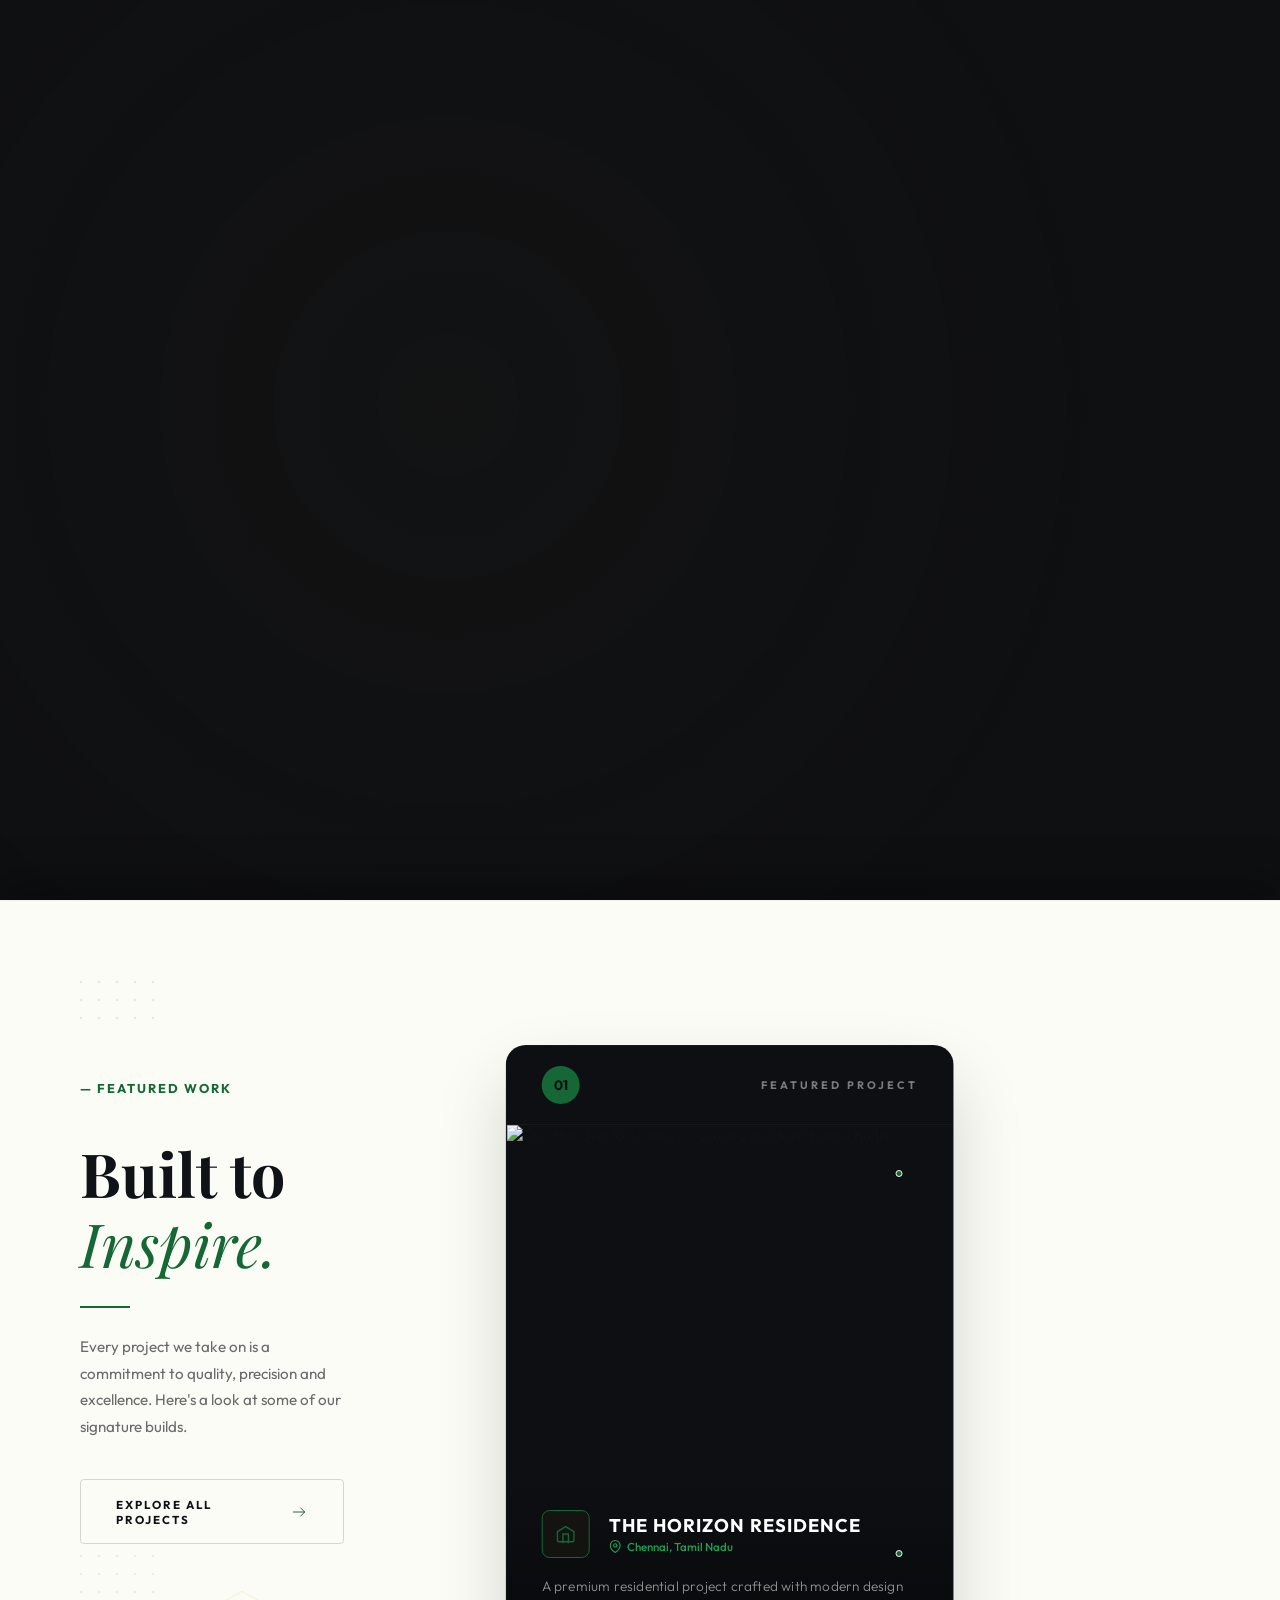
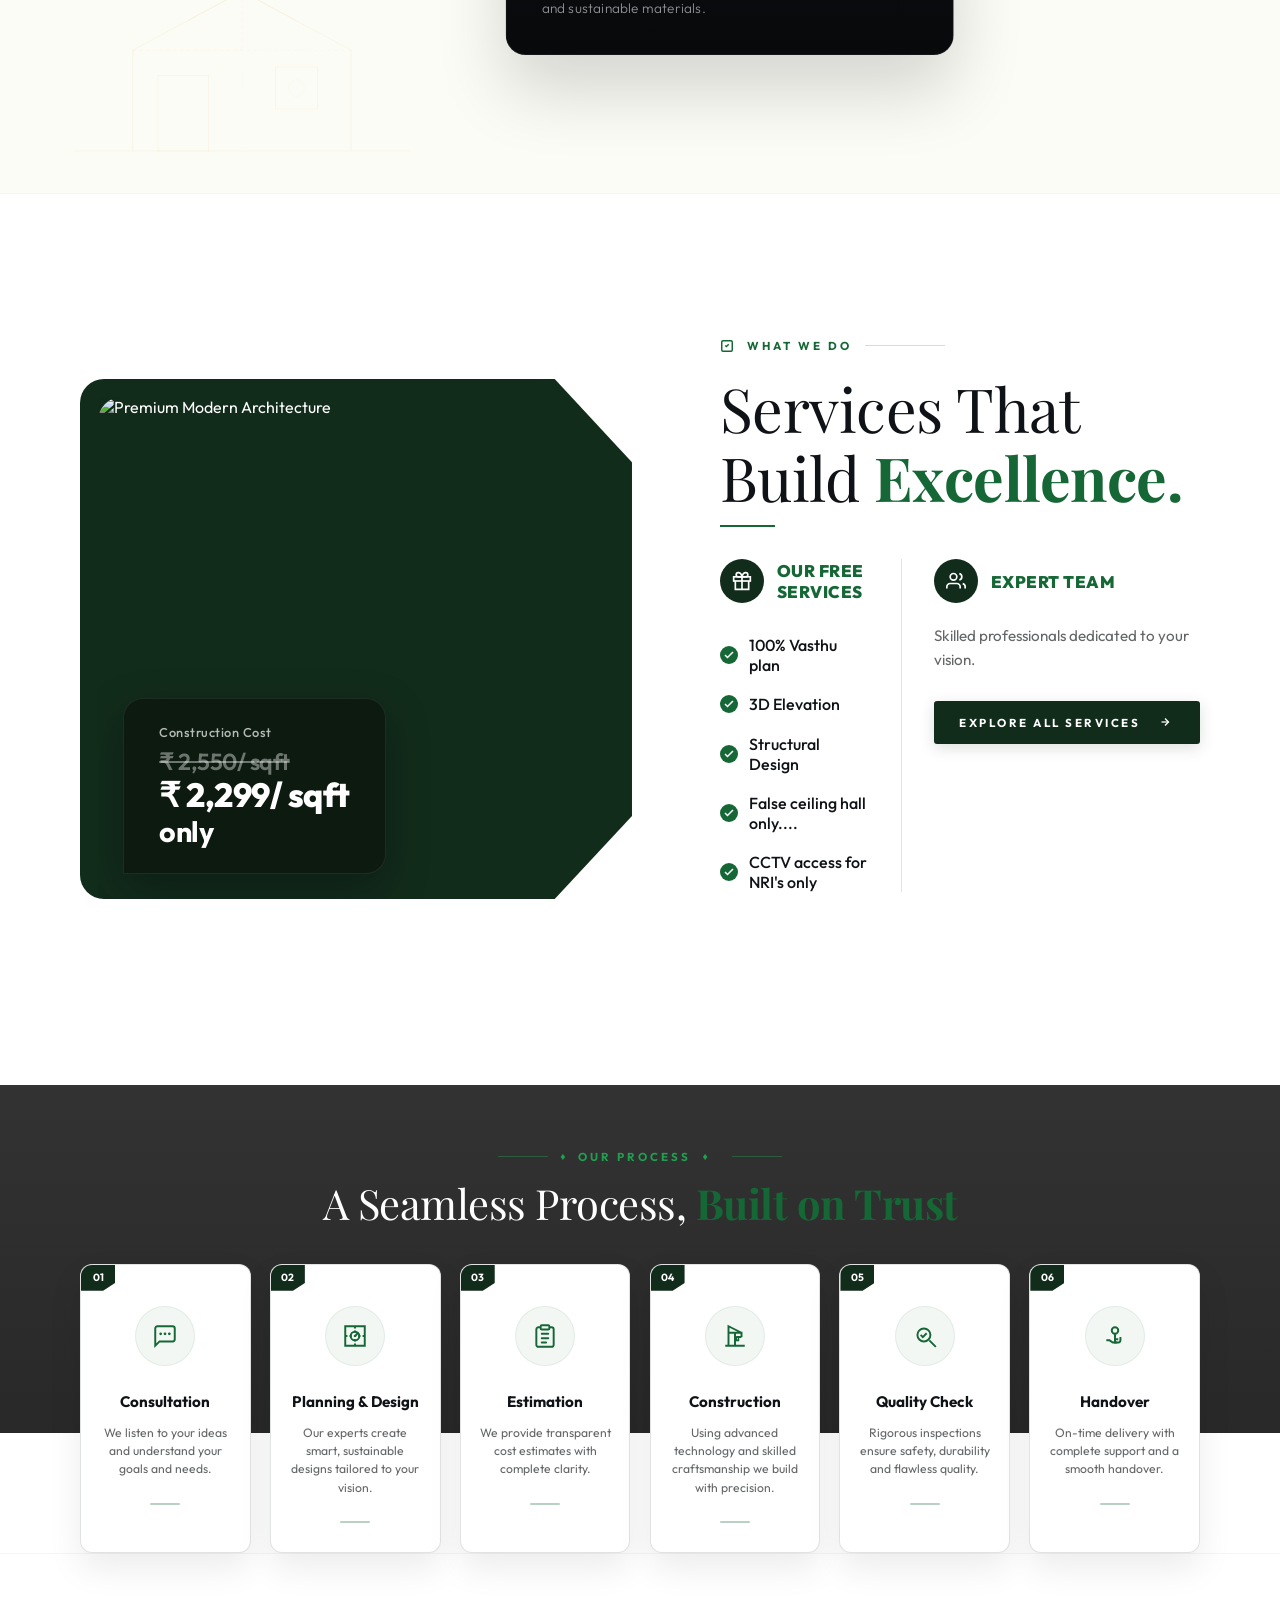
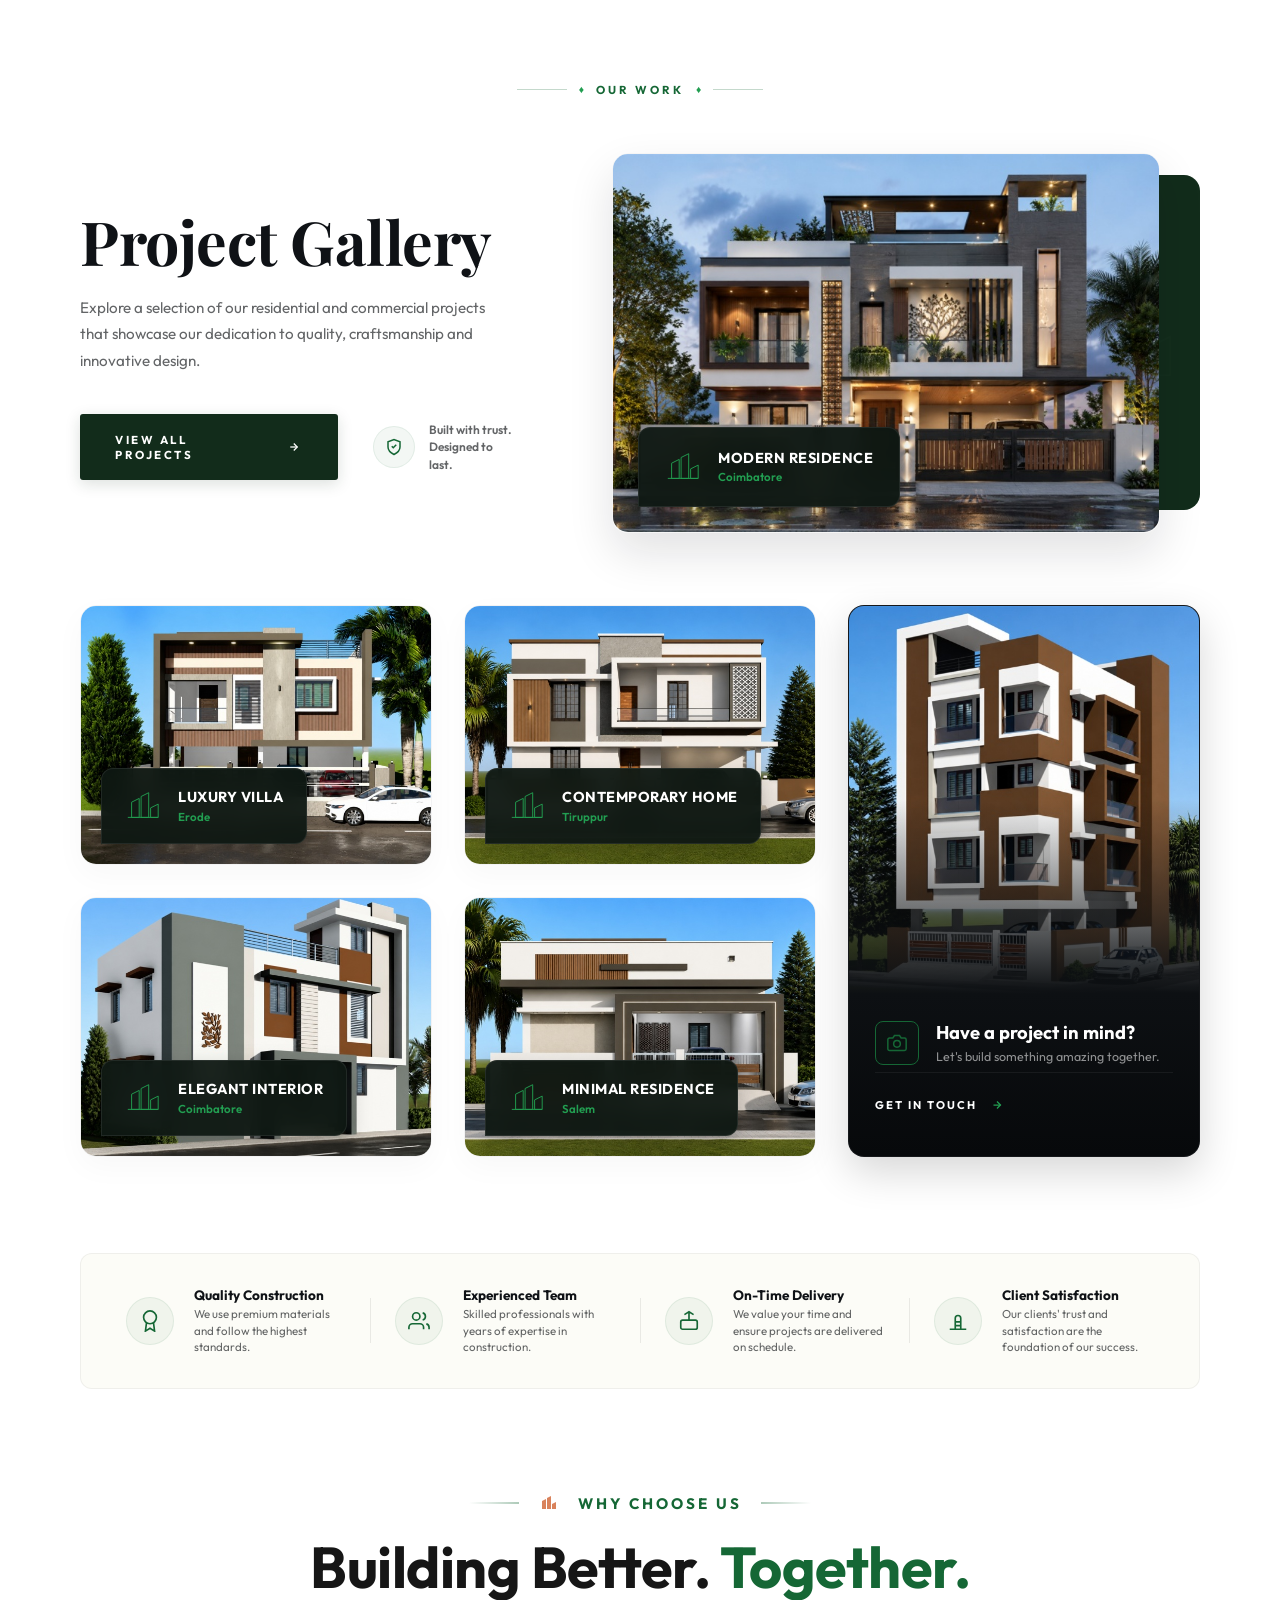
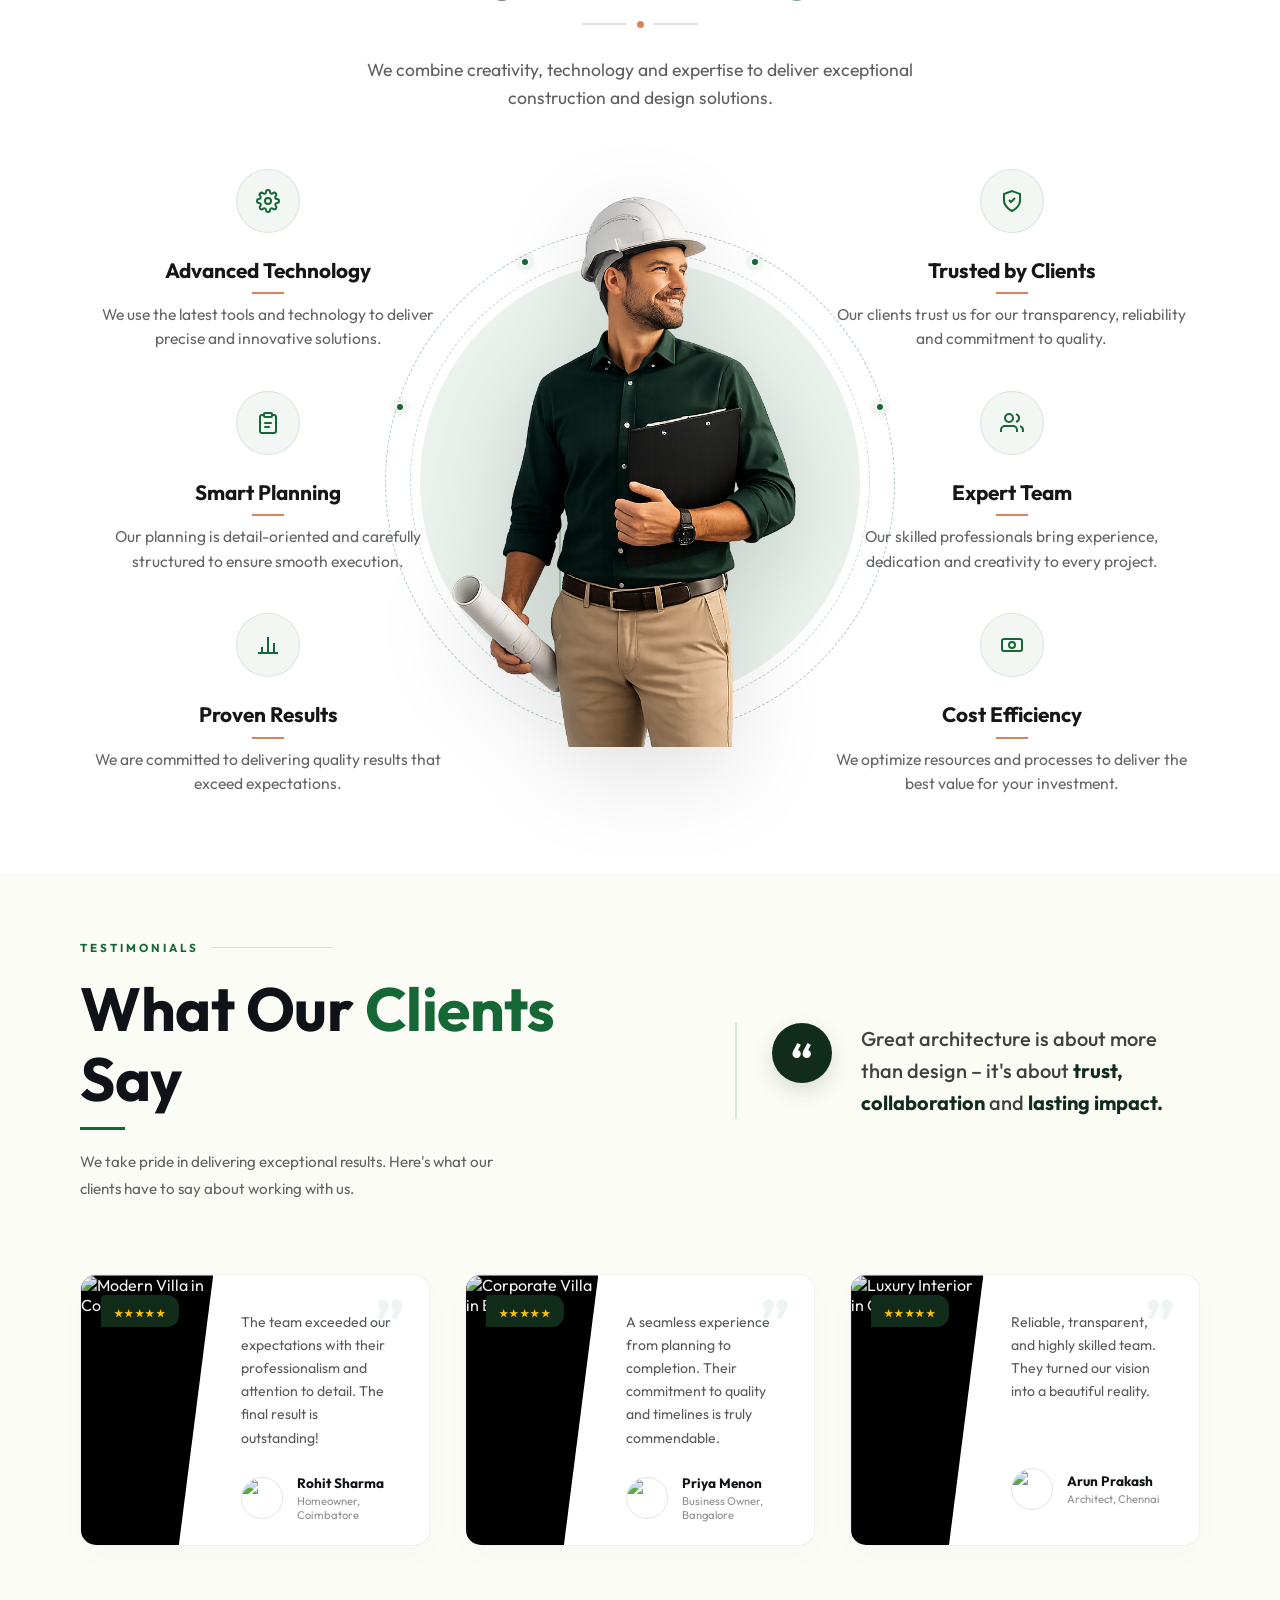
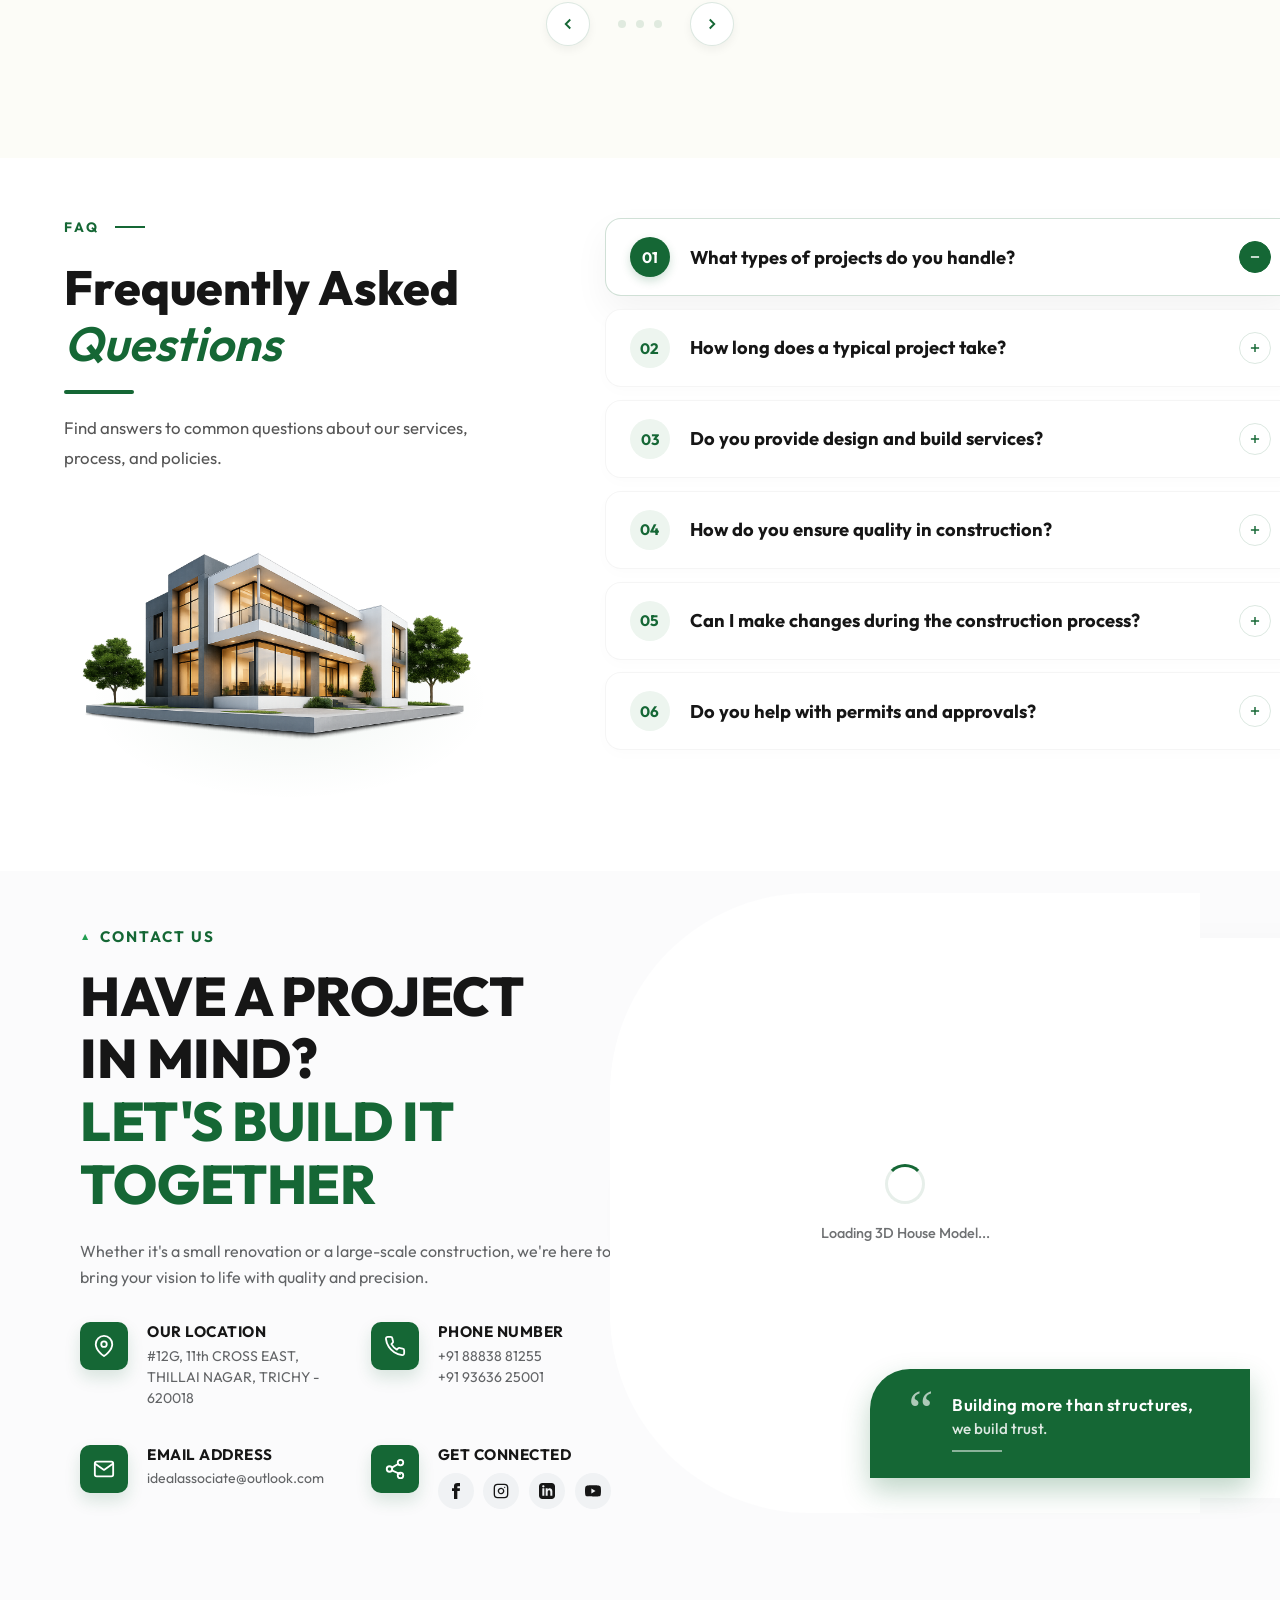
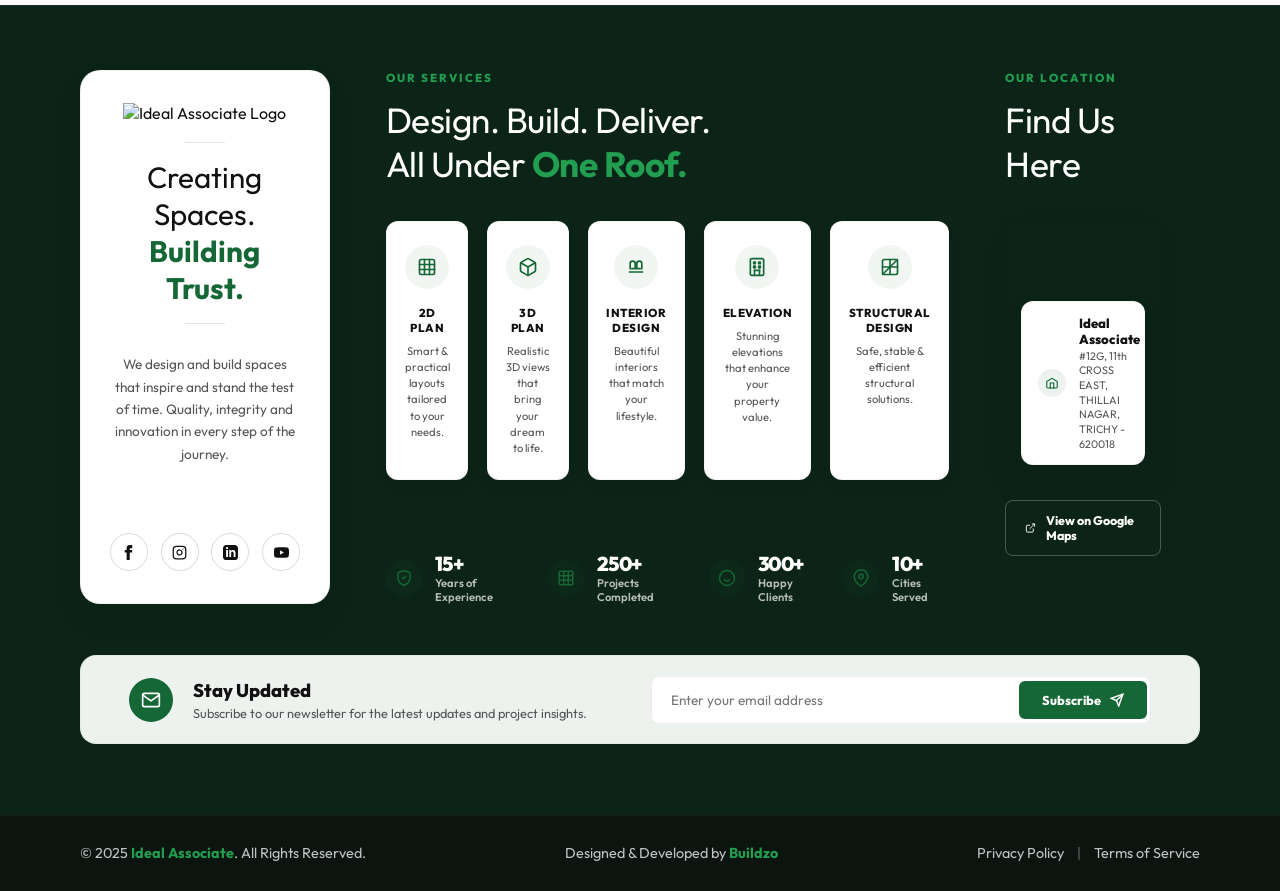
==== commit 61c3f9d2: "project img compressed" ====
--- a/index.html
+++ b/index.html
@@ -774,7 +774,7 @@
             </svg>
           </div>
           <div class="showcase-image-wrapper">
-            <img src="assets/Project%20Gallery/Modern%20Residence.png" alt="Modern Residence in Coimbatore"
+            <img src="assets/Project%20Gallery/Modern%20Residence.jpg" alt="Modern Residence in Coimbatore"
               class="showcase-img">
 
             <div class="project-overlay-badge size-large">
@@ -802,7 +802,7 @@
         <!-- Card 1: Luxury Villa -->
         <div class="gallery-card">
           <div class="card-image-box">
-            <img src="assets/Project%20Gallery/Luxury%20Villa.png" alt="Luxury Villa Erode" class="gallery-card-img">
+            <img src="assets/Project%20Gallery/Luxury%20Villa.jpg" alt="Luxury Villa Erode" class="gallery-card-img">
 
             <div class="project-overlay-badge">
               <div class="project-badge-icon">
@@ -824,7 +824,7 @@
         <!-- Card 2: Contemporary Home -->
         <div class="gallery-card">
           <div class="card-image-box">
-            <img src="assets/Project%20Gallery/Contemporary%20Home.png" alt="Contemporary Home Tiruppur"
+            <img src="assets/Project%20Gallery/Contemporary%20Home.jpg" alt="Contemporary Home Tiruppur"
               class="gallery-card-img">
 
             <div class="project-overlay-badge">
@@ -848,7 +848,7 @@
         <div class="gallery-combined-card">
           <!-- Upper Image Showcase with Gradient -->
           <div class="combined-card-image-box">
-            <img src="assets/Project%20Gallery/Have%20a%20project%20in%20mind.png"
+            <img src="assets/Project%20Gallery/Have%20a%20project%20in%20mind.jpg"
               alt="Interior Design Private Residence" class="combined-card-img">
             <div class="combined-img-gradient"></div>
           </div>
@@ -885,7 +885,7 @@
         <!-- Card 4: Elegant Interior -->
         <div class="gallery-card">
           <div class="card-image-box">
-            <img src="assets/Project%20Gallery/Elegant%20Interior.png" alt="Elegant Interior Coimbatore"
+            <img src="assets/Project%20Gallery/Elegant%20Interior.jpg" alt="Elegant Interior Coimbatore"
               class="gallery-card-img">
 
             <div class="project-overlay-badge">
@@ -908,7 +908,7 @@
         <!-- Card 5: Minimal Residence -->
         <div class="gallery-card">
           <div class="card-image-box">
-            <img src="assets/Project%20Gallery/Minimal%20Residence.png" alt="Minimal Residence Salem"
+            <img src="assets/Project%20Gallery/Minimal%20Residence.jpg" alt="Minimal Residence Salem"
               class="gallery-card-img">
 
             <div class="project-overlay-badge">
@@ -1883,8 +1883,8 @@
 
           <div class="footer-map-card">
             <iframe
-              src="https://www.google.com/maps/embed?pb=!1m18!1m12!1m3!1d3918.789182319207!2d78.68267231480084!3d10.827418992287114!2m3!1f0!2f0!3f0!3m2!1i1024!2i768!4f13.1!3m3!1m2!1s0x3baaf506ea467645%3A0x6a1005a39626c92d!2sThillai%20Nagar%2C%20Tiruchirappalli%2C%20Tamil%20Nadu!5e0!3m2!1sen!2sin!4v1659123456789!5m2!1sen!2sin"
-              class="footer-map-iframe" allowfullscreen="" loading="lazy" referrerpolicy="no-referrer-when-downgrade">
+              src="https://www.google.com/maps/embed?pb=!1m17!1m12!1m3!1d3918.8939056213285!2d78.6835110750425!3d10.819430589331951!2m3!1f0!2f0!3f0!3m2!1i1024!2i768!4f13.1!3m2!1m1!2zMTDCsDQ5JzEwLjAiTiA3OMKwNDEnMDkuOSJF!5e0!3m2!1sen!2sin!4v1785605896744!5m2!1sen!2sin"
+              class="footer-map-iframe" allowfullscreen="" loading="lazy" referrerpolicy="strict-origin-when-cross-origin">
             </iframe>
 
             <!-- Map Floating Address Card -->
@@ -1902,7 +1902,7 @@
             </div>
           </div>
 
-          <a href="https://maps.google.com/?q=Thillai+Nagar+Trichy" target="_blank" class="footer-view-maps-btn">
+          <a href="https://maps.google.com/?q=10.8194306,78.6860861" target="_blank" class="footer-view-maps-btn">
             <svg viewBox="0 0 24 24" fill="none" stroke="currentColor" stroke-width="2" class="view-maps-icon">
               <path d="M18 13v6a2 2 0 0 1-2 2H5a2 2 0 0 1-2-2V8a2 2 0 0 1 2-2h6" />
               <polyline points="15 3 21 3 21 9" />
--- a/style.css
+++ b/style.css
@@ -976,13 +976,15 @@
   height: 0;
 }
 
-.video-ratio-box iframe {
+.video-ratio-box iframe,
+.video-ratio-box video {
   position: absolute;
   top: 0;
   left: 0;
   width: 100%;
   height: 100%;
   border: none;
+  background: #000;
 }
 
 .close-modal {
@@ -8993,4 +8995,180 @@
     font-size: 0.85rem;
     line-height: 1.6;
   }
+}
+
+/* ==========================================================================
+   PROJECT SHOWCASE TWO-ROW MARQUEE STYLING
+   ========================================================================== */
+.showcase-marquee-wrapper {
+  display: flex;
+  flex-direction: column;
+  gap: 2rem;
+  overflow: hidden;
+  width: 100%;
+  padding: 1.5rem 0;
+}
+
+.showcase-marquee-row {
+  display: flex;
+  overflow-x: auto;
+  scroll-behavior: auto;
+  -webkit-overflow-scrolling: touch;
+  scrollbar-width: none; /* Firefox */
+}
+
+.showcase-marquee-row::-webkit-scrollbar {
+  display: none; /* Chrome, Safari */
+}
+
+.showcase-marquee-row .marquee-content {
+  display: flex;
+  gap: 2rem;
+  flex-shrink: 0;
+  min-width: 100%;
+}
+
+/* ==========================================================================
+   FEATURED PROJECT VIDEO CARDS & PLAYER STYLING
+   ========================================================================== */
+.featured-slider-wrapper .video-preview-card {
+  flex: 0 0 320px;
+  max-width: 320px;
+  border-radius: 16px;
+  overflow: hidden;
+  background-color: #ffffff;
+  box-shadow: 0 10px 30px rgba(0, 0, 0, 0.08);
+  transition: transform 0.4s ease, box-shadow 0.4s ease;
+  text-decoration: none;
+  display: block;
+}
+
+.featured-slider-wrapper .video-preview-card:hover {
+  transform: translateY(-6px);
+  box-shadow: 0 18px 40px rgba(21, 103, 53, 0.18);
+}
+
+.featured-slider-wrapper .video-thumbnail-wrapper {
+  position: relative;
+  width: 100%;
+  height: 220px;
+  overflow: hidden;
+  background-color: #0f1216;
+}
+
+.featured-video-player {
+  width: 100%;
+  height: 100%;
+  object-fit: cover;
+  object-position: center;
+  display: block;
+  transition: transform 0.5s ease;
+}
+
+/* Hover Grey Tint Overlay & Click to View Badge */
+.video-hover-overlay {
+  position: absolute;
+  top: 0;
+  left: 0;
+  width: 100%;
+  height: 100%;
+  background: rgba(15, 18, 22, 0.45); /* Elegant semi-transparent grey-tint tint */
+  backdrop-filter: blur(2px);
+  opacity: 0;
+  display: flex;
+  align-items: center;
+  justify-content: center;
+  transition: opacity 0.35s ease;
+  z-index: 5;
+}
+
+.click-to-view-badge {
+  display: inline-flex;
+  align-items: center;
+  gap: 8px;
+  padding: 10px 18px;
+  background: rgba(255, 255, 255, 0.92);
+  color: #122c1b;
+  font-family: var(--font-sans);
+  font-size: 0.85rem;
+  font-weight: 700;
+  letter-spacing: 0.5px;
+  border-radius: 30px;
+  box-shadow: 0 8px 20px rgba(0, 0, 0, 0.2);
+  transform: translateY(10px) scale(0.95);
+  transition: transform 0.35s ease;
+}
+
+.click-to-view-badge svg {
+  width: 14px;
+  height: 14px;
+  fill: #156735;
+}
+
+.featured-slider-wrapper .video-preview-card:hover .video-hover-overlay {
+  opacity: 1;
+}
+
+.featured-slider-wrapper .video-preview-card:hover .click-to-view-badge {
+  transform: translateY(0) scale(1);
+}
+
+.featured-slider-wrapper .video-preview-card:hover .featured-video-player {
+  transform: scale(1.06);
+}
+
+/* ==========================================================================
+   NAVIGATION BUTTONS (PROMINENT GREEN FILL, WHITE ON HOVER)
+   ========================================================================== */
+.carousel-nav-group,
+.featured-nav-group {
+  display: flex;
+  align-items: center;
+  gap: 0.8rem;
+  z-index: 10;
+}
+
+.carousel-nav-btn,
+.featured-nav-btn {
+  width: 48px;
+  height: 48px;
+  border-radius: 50%;
+  background-color: #156735; /* Prominent green fill */
+  color: #ffffff;            /* White arrow */
+  border: 2px solid #156735;
+  display: flex;
+  align-items: center;
+  justify-content: center;
+  cursor: pointer;
+  box-shadow: 0 6px 16px rgba(21, 103, 53, 0.25);
+  transition: all 0.35s cubic-bezier(0.16, 1, 0.3, 1);
+  outline: none;
+}
+
+.carousel-nav-btn svg,
+.featured-nav-btn svg {
+  width: 22px;
+  height: 22px;
+  stroke-width: 2.5px;
+  transition: transform 0.3s ease;
+}
+
+/* Hover State: Fills with White color, Green arrow */
+.carousel-nav-btn:hover,
+.featured-nav-btn:hover {
+  background-color: #ffffff; /* White fill on hover */
+  color: #156735;            /* Green arrow on hover */
+  border-color: #156735;
+  box-shadow: 0 10px 24px rgba(21, 103, 53, 0.35);
+  transform: translateY(-2px) scale(1.06);
+}
+
+.carousel-nav-btn.prev-btn:hover svg,
+.featured-nav-btn.prev-btn:hover svg {
+  transform: translateX(-3px);
+}
+
+.carousel-nav-btn.next-btn:hover svg,
+.featured-nav-btn.next-btn:hover svg {
+  transform: translateX(3px);
 }
